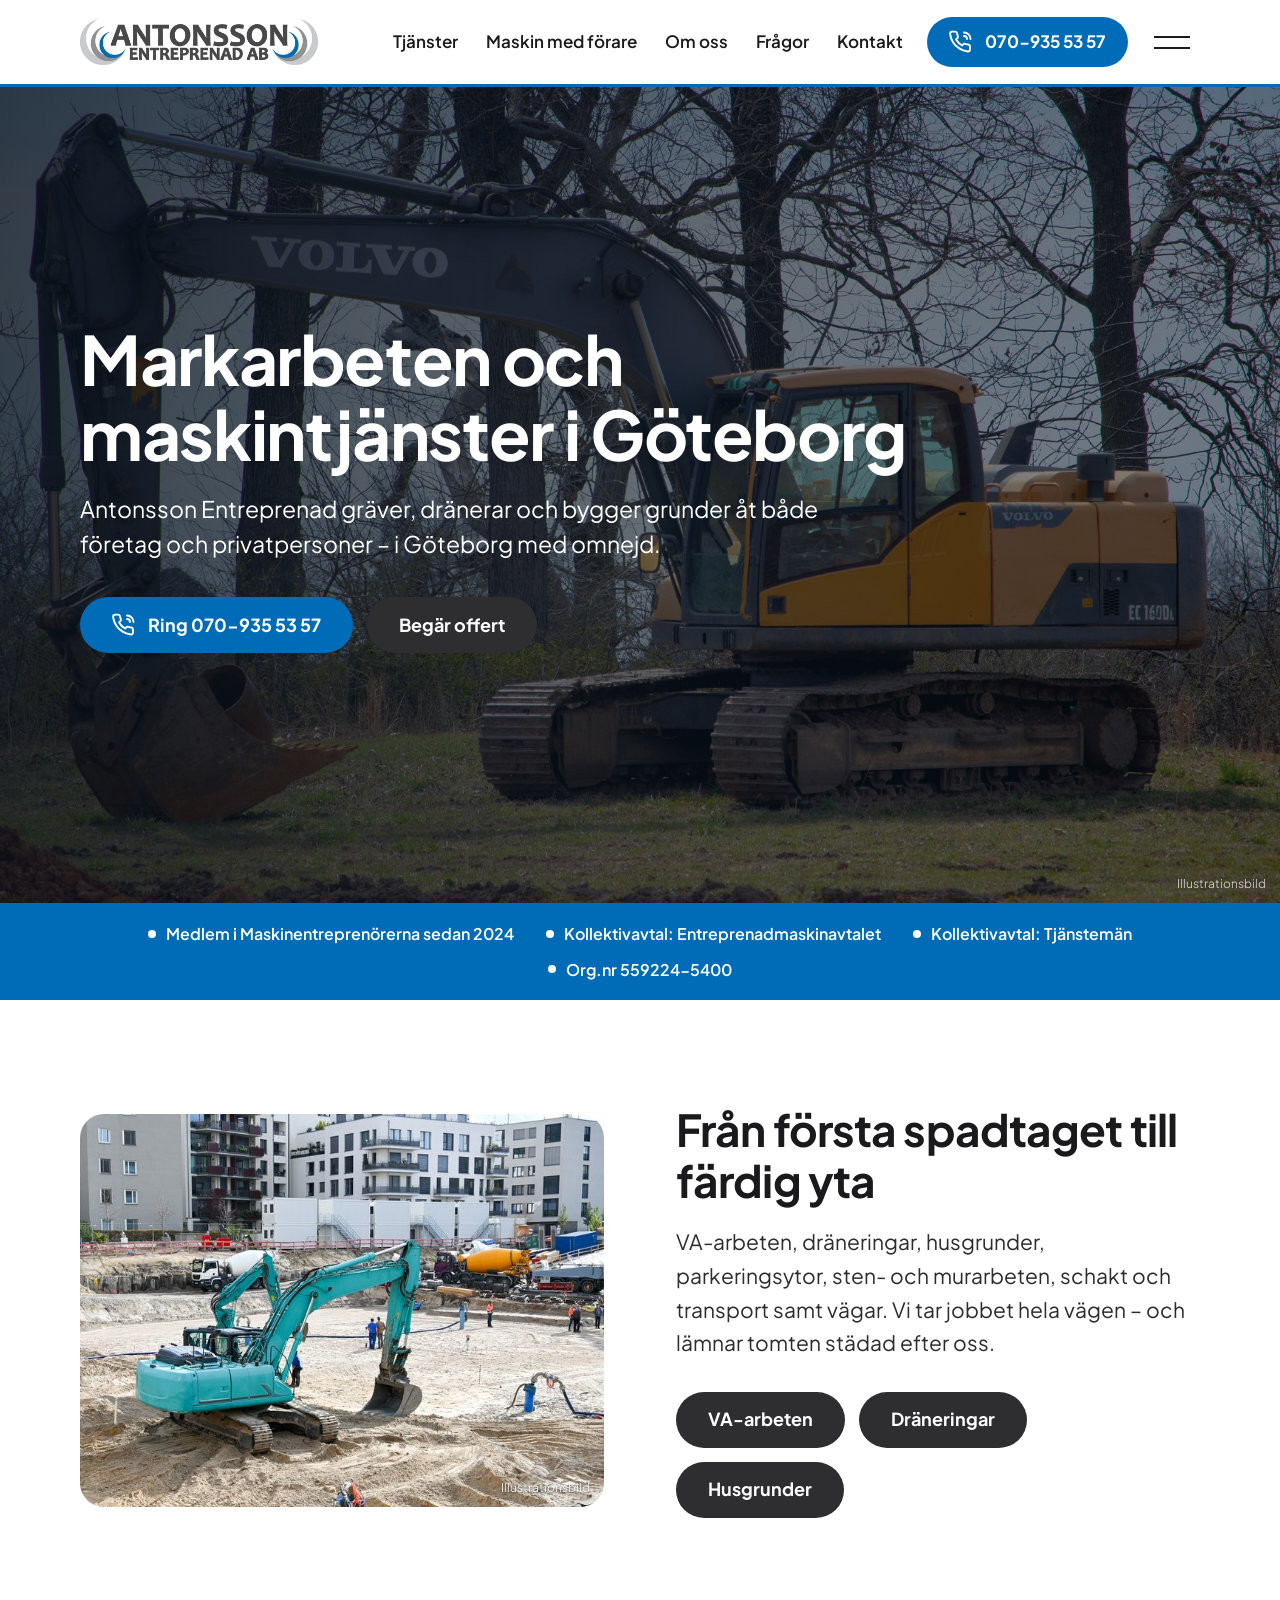
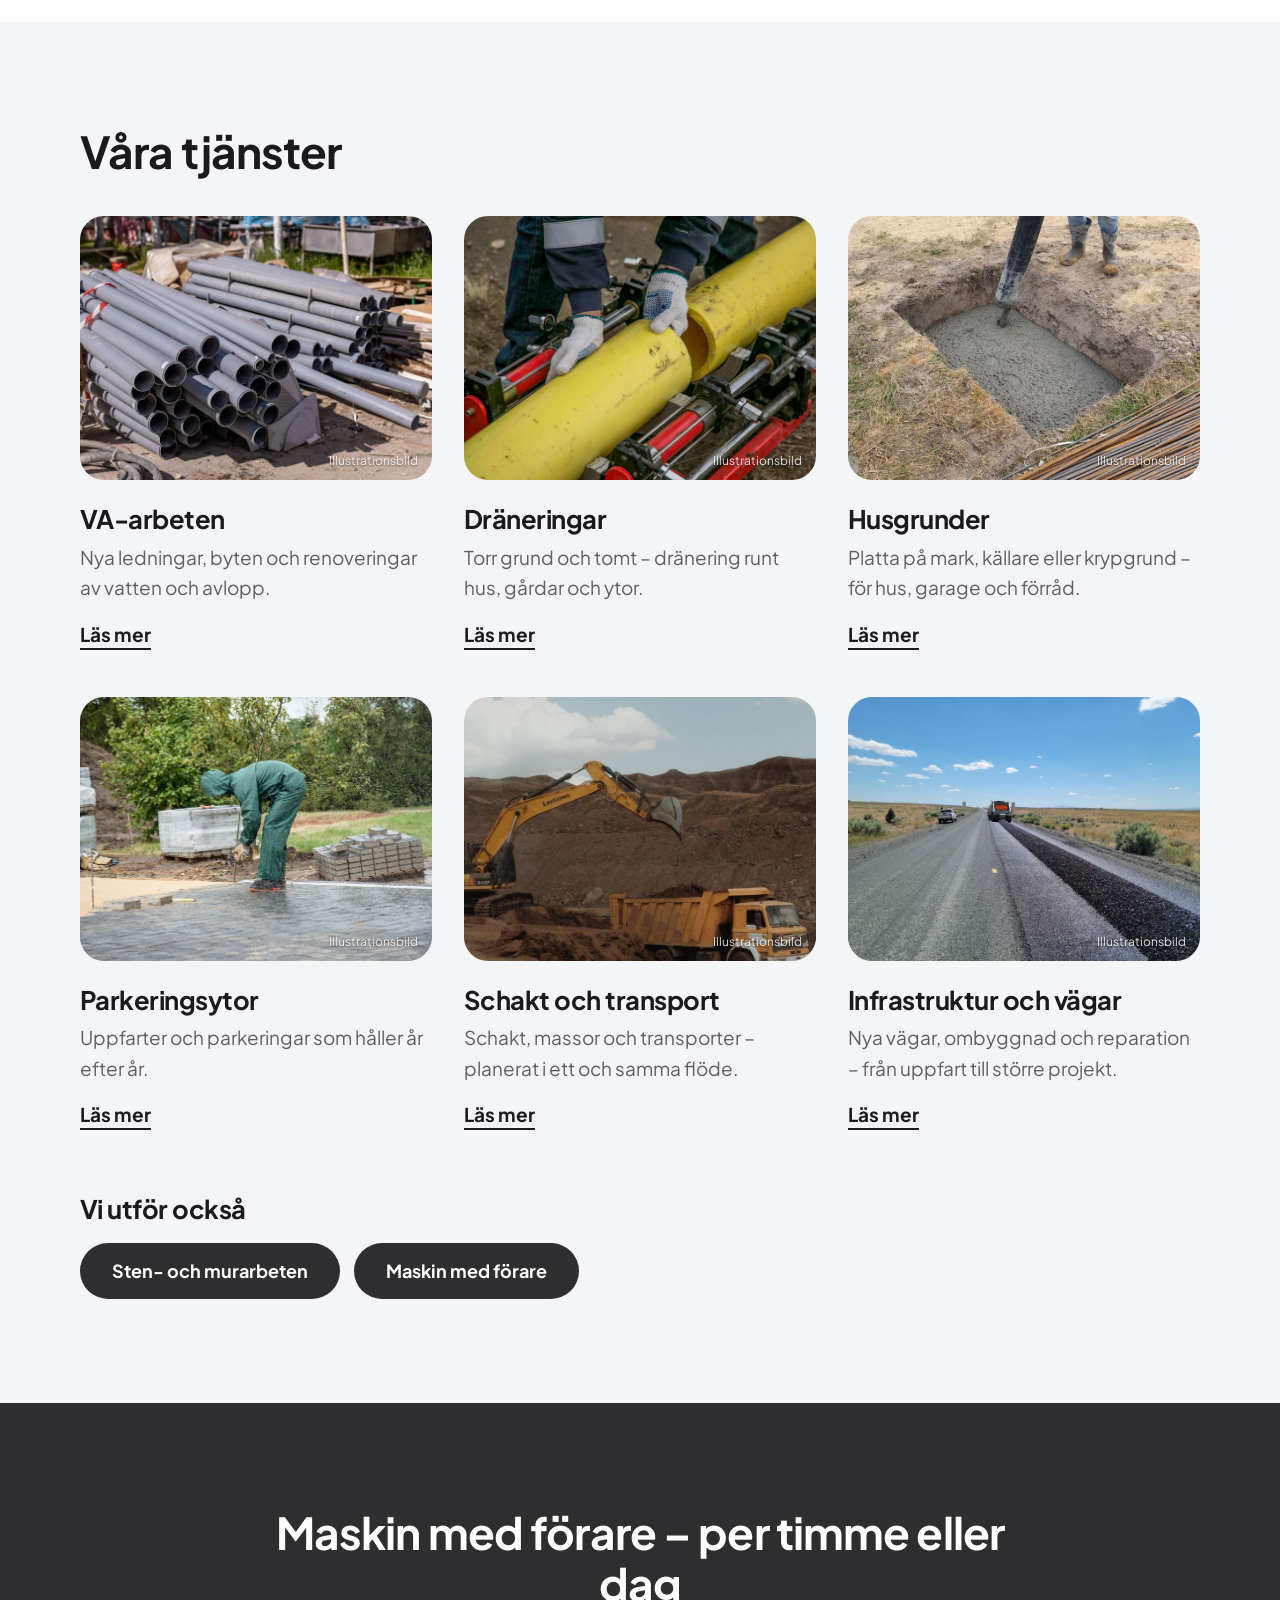
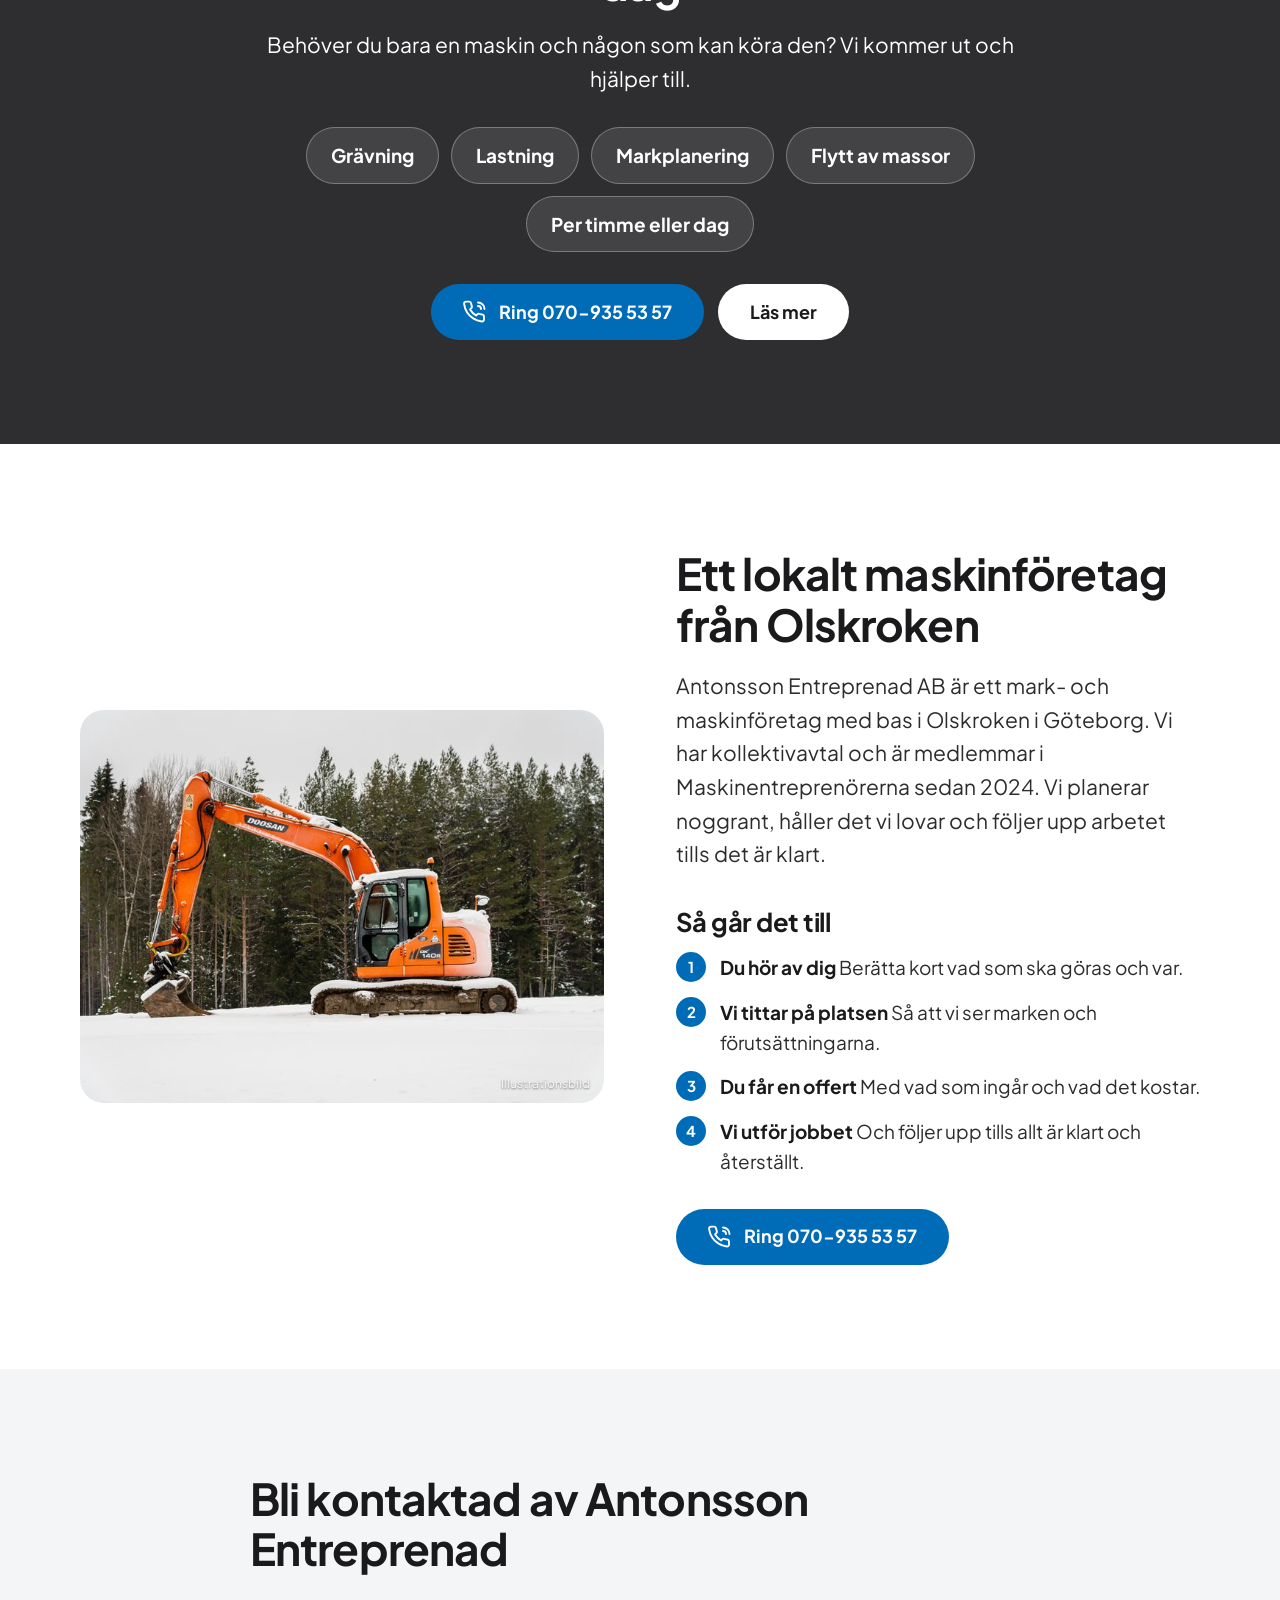
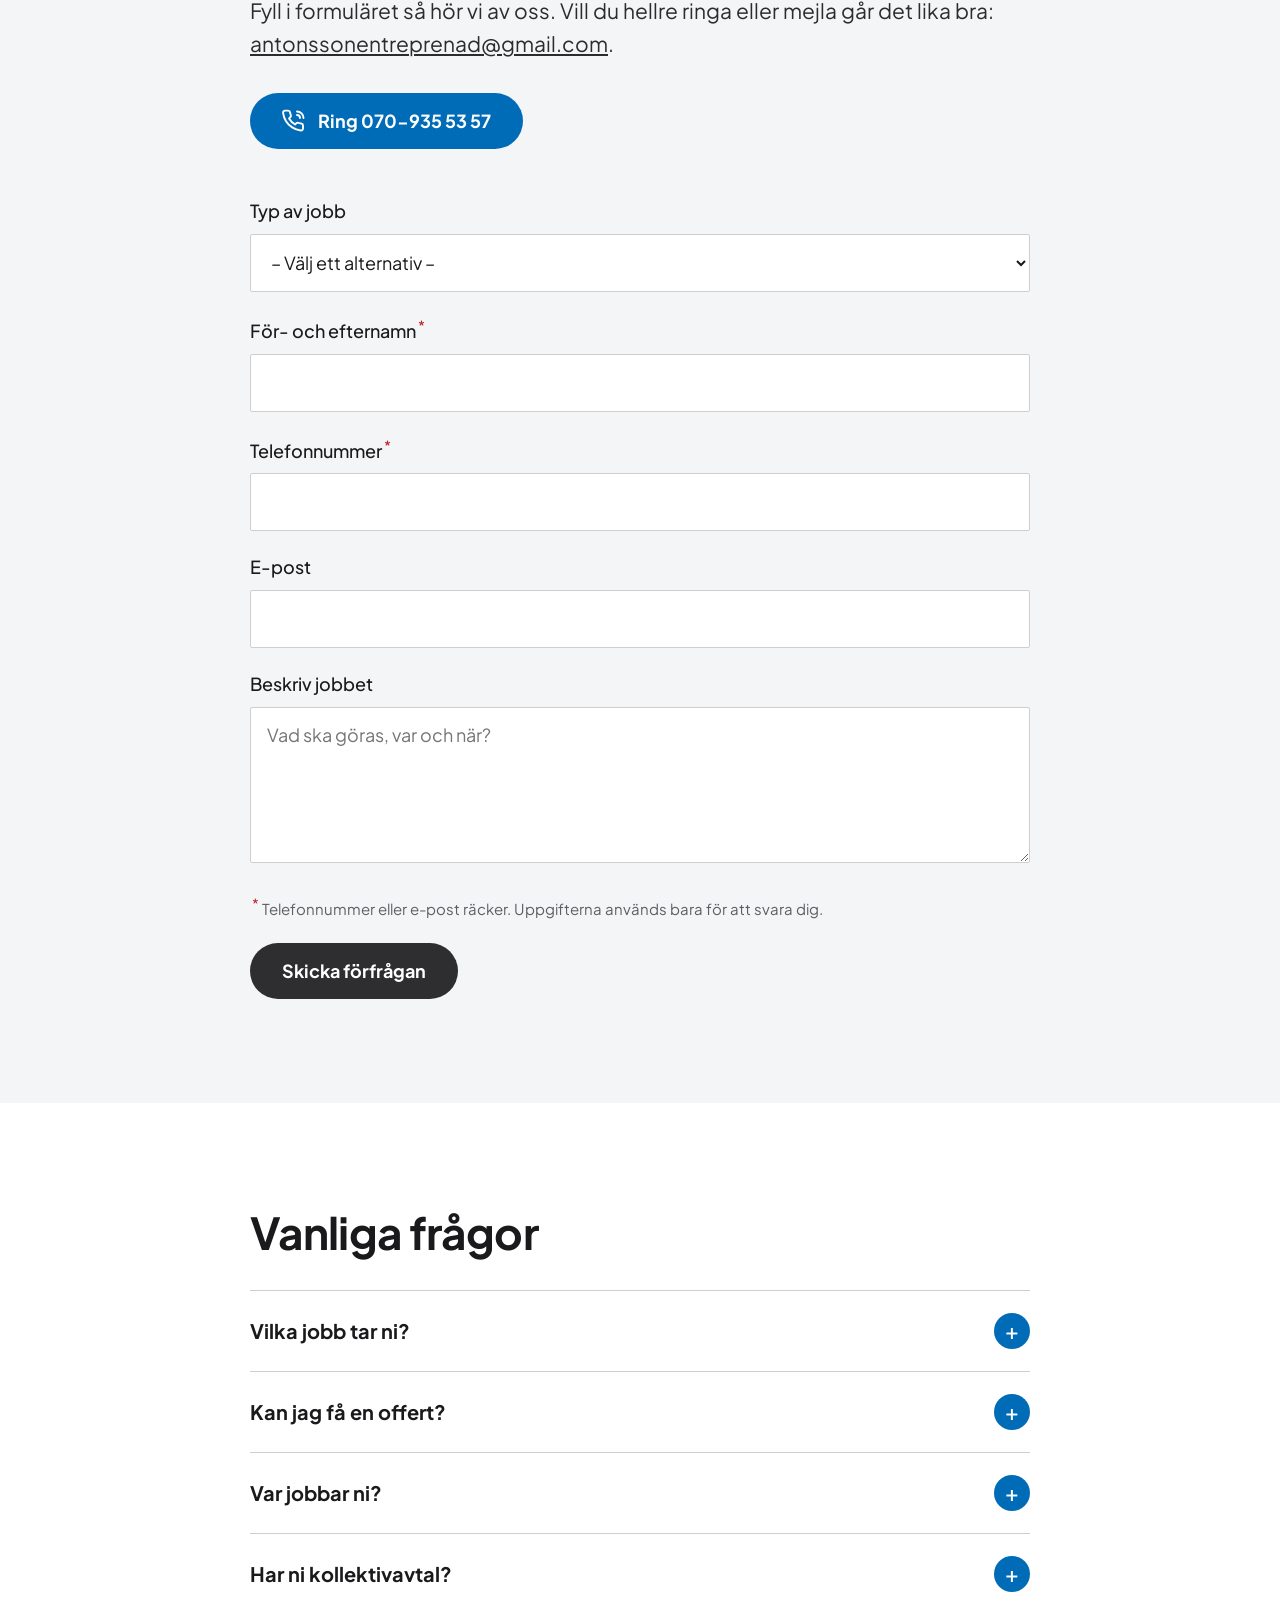
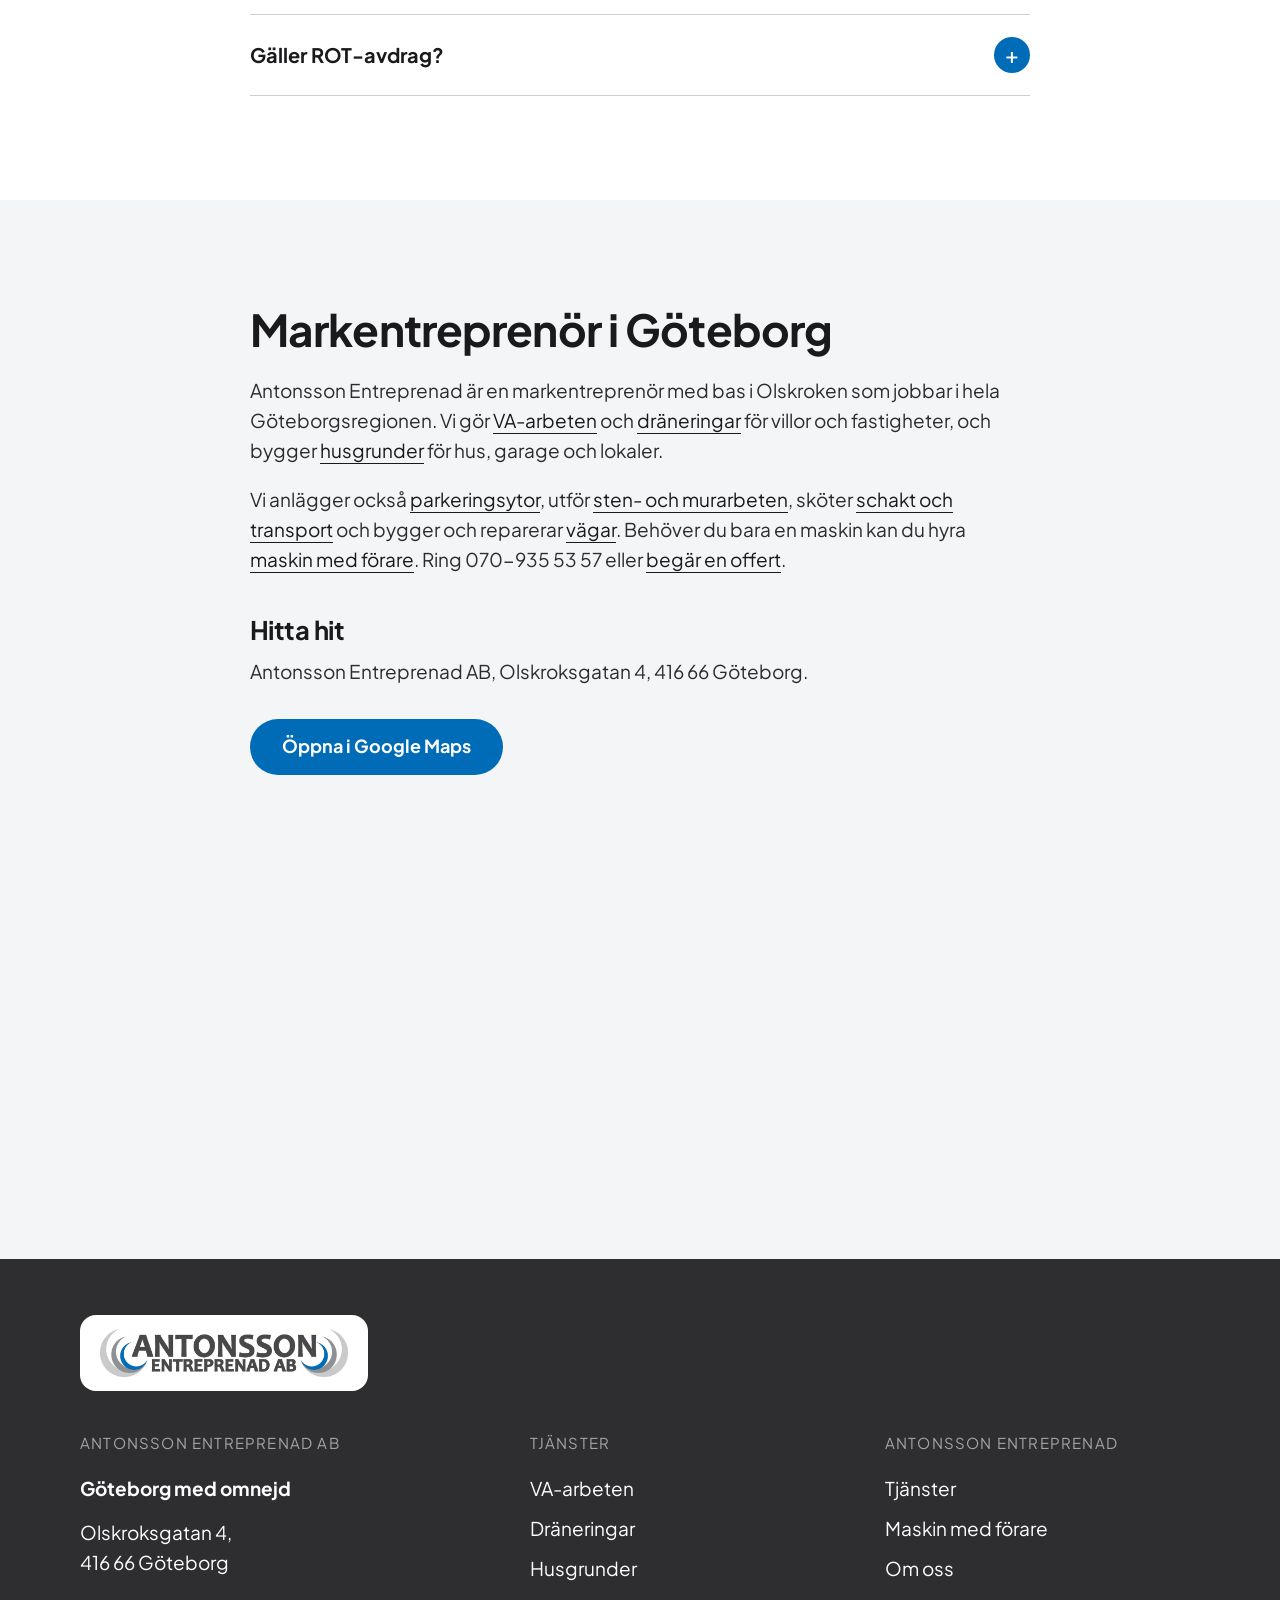
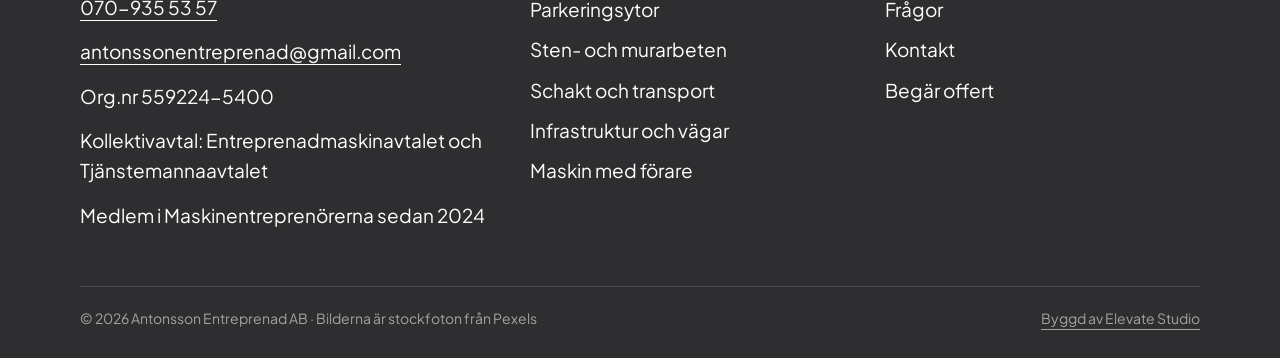
==== docs/index.html @ 290fcb82 "Antonsson Entreprenad: site exported from Ohan Entreprenad, adapted Same generator, CSS and JS as th" ====
<!doctype html>
<html lang="sv">
<head>
<meta charset="utf-8">
<meta name="viewport" content="width=device-width,initial-scale=1,viewport-fit=cover">
<title>Markentreprenad i Göteborg – VA, dränering, grunder, maskin med förare | Antonsson Entreprenad AB</title>
<meta name="description" content="Antonsson Entreprenad AB utför VA-arbeten, dräneringar, husgrunder, parkeringsytor och vägar i Göteborg med omnejd. Maskin med förare per timme eller dag. Ring 070-935 53 57.">
<link rel="canonical" href="https://elevatestudio018.github.io/Antonsson/">
<meta property="og:type" content="website">
<meta property="og:locale" content="sv_SE">
<meta property="og:site_name" content="Antonsson Entreprenad AB">
<meta property="og:title" content="Markentreprenad i Göteborg – VA, dränering, grunder, maskin med förare | Antonsson Entreprenad AB">
<meta property="og:description" content="Antonsson Entreprenad AB utför VA-arbeten, dräneringar, husgrunder, parkeringsytor och vägar i Göteborg med omnejd. Maskin med förare per timme eller dag. Ring 070-935 53 57.">
<meta property="og:image" content="https://elevatestudio018.github.io/Antonsson/img/hero-grav.jpg">
<meta name="theme-color" content="#ffffff">
<link rel="preconnect" href="https://fonts.googleapis.com"><link rel="preconnect" href="https://fonts.gstatic.com" crossorigin>
<link rel="stylesheet" href="https://fonts.googleapis.com/css2?family=Plus+Jakarta+Sans:wght@400;500;600;700;800&display=swap">
<link rel="stylesheet" href="assets/site.css?v=e6245322">
<link rel="icon" href="img/favicon.svg" type="image/svg+xml">
<script type="application/ld+json">{"@context": "https://schema.org", "@type": "GeneralContractor", "name": "Antonsson Entreprenad AB", "url": "https://elevatestudio018.github.io/Antonsson/", "telephone": "+46709355357", "email": "antonssonentreprenad@gmail.com", "image": "https://elevatestudio018.github.io/Antonsson/img/hero-grav.jpg", "taxID": "559224-5400", "address": {"@type": "PostalAddress", "streetAddress": "Olskroksgatan 4", "postalCode": "41666", "addressLocality": "Göteborg", "addressCountry": "SE"}, "areaServed": [{"@type": "City", "name": "Göteborg"}], "logo": "https://elevatestudio018.github.io/Antonsson/img/logo.png", "memberOf": {"@type": "Organization", "name": "Maskinentreprenörerna"}}</script>
</head>
<body>
<a class="skip" href="#main">Hoppa till innehållet</a>
<header class="head">
  <div class="wrap bar">
    <a class="logo" href="#top" aria-label="Till startsidan"><picture><source srcset="img/logo.webp" type="image/webp"><img class="logo-img" src="img/logo.png" width="900" height="174" alt="Antonsson Entreprenad AB"></picture></a>
    <nav class="nav" aria-label="Huvudmeny"><a href="#tjanster">Tjänster</a><a href="#maskin">Maskin med förare</a><a href="#om-oss">Om oss</a><a href="#fragor">Frågor</a><a href="#kontakt">Kontakt</a></nav>
    <a class="pill pill-accent head-call" href="tel:+46709355357"><svg class="pi" viewBox="0 0 24 24" fill="none" stroke="currentColor" stroke-width="1.9" stroke-linecap="round" stroke-linejoin="round" aria-hidden="true"><path d="M21 16.5v3a2 2 0 0 1-2.2 2 19.8 19.8 0 0 1-8.6-3.1 19.5 19.5 0 0 1-6-6A19.8 19.8 0 0 1 1.1 3.8 2 2 0 0 1 3.1 1.6h3a2 2 0 0 1 2 1.7c.1 1 .4 1.9.7 2.8a2 2 0 0 1-.5 2.1L7.1 9.5a16 16 0 0 0 6 6l1.3-1.3a2 2 0 0 1 2.1-.4c.9.3 1.8.6 2.8.7a2 2 0 0 1 1.7 2z"/><path d="M15 2.5a6.5 6.5 0 0 1 6.5 6.5M15 6a3 3 0 0 1 3 3"/></svg><span>070-935 53 57</span></a>
    <a class="round round-accent head-round" href="tel:+46709355357" aria-label="Ring 070-935 53 57"><svg class="pi" viewBox="0 0 24 24" fill="none" stroke="currentColor" stroke-width="1.9" stroke-linecap="round" stroke-linejoin="round" aria-hidden="true"><path d="M21 16.5v3a2 2 0 0 1-2.2 2 19.8 19.8 0 0 1-8.6-3.1 19.5 19.5 0 0 1-6-6A19.8 19.8 0 0 1 1.1 3.8 2 2 0 0 1 3.1 1.6h3a2 2 0 0 1 2 1.7c.1 1 .4 1.9.7 2.8a2 2 0 0 1-.5 2.1L7.1 9.5a16 16 0 0 0 6 6l1.3-1.3a2 2 0 0 1 2.1-.4c.9.3 1.8.6 2.8.7a2 2 0 0 1 1.7 2z"/><path d="M15 2.5a6.5 6.5 0 0 1 6.5 6.5M15 6a3 3 0 0 1 3 3"/></svg></a>
    <button class="burger" id="menuBtn" type="button" aria-expanded="false" aria-controls="menu" aria-label="Meny"><span></span><span></span></button>
  </div>
  <nav class="menu" id="menu" aria-label="Meny" hidden>
    <div class="wrap">
      <ul class="menu-main"><li><a href="#tjanster">Tjänster</a></li><li><a href="#maskin">Maskin med förare</a></li><li><a href="#om-oss">Om oss</a></li><li><a href="#fragor">Frågor</a></li><li><a href="#kontakt">Kontakt</a></li></ul>
      <p class="menu-h">Tjänster</p><ul class="menu-svc"><li><a href="tjanst-va-arbeten.html">VA-arbeten</a></li><li><a href="tjanst-draneringar.html">Dräneringar</a></li><li><a href="tjanst-husgrunder.html">Husgrunder</a></li><li><a href="tjanst-parkeringsytor.html">Parkeringsytor</a></li><li><a href="tjanst-sten-och-murarbeten.html">Sten- och murarbeten</a></li><li><a href="tjanst-schakt-och-transport.html">Schakt och transport</a></li><li><a href="tjanst-infrastruktur.html">Infrastruktur och vägar</a></li><li><a href="tjanst-maskin-med-forare.html">Maskin med förare</a></li></ul>
      <a class="pill pill-accent " href="tel:+46709355357"><svg class="pi" viewBox="0 0 24 24" fill="none" stroke="currentColor" stroke-width="1.9" stroke-linecap="round" stroke-linejoin="round" aria-hidden="true"><path d="M21 16.5v3a2 2 0 0 1-2.2 2 19.8 19.8 0 0 1-8.6-3.1 19.5 19.5 0 0 1-6-6A19.8 19.8 0 0 1 1.1 3.8 2 2 0 0 1 3.1 1.6h3a2 2 0 0 1 2 1.7c.1 1 .4 1.9.7 2.8a2 2 0 0 1-.5 2.1L7.1 9.5a16 16 0 0 0 6 6l1.3-1.3a2 2 0 0 1 2.1-.4c.9.3 1.8.6 2.8.7a2 2 0 0 1 1.7 2z"/><path d="M15 2.5a6.5 6.5 0 0 1 6.5 6.5M15 6a3 3 0 0 1 3 3"/></svg><span>Ring 070-935 53 57</span></a>
    </div>
  </nav>
</header>
<main id="main">
<section class="hero" id="top" aria-labelledby="hero-h">
  <div class="hero-ph"><img src="img/hero-grav.jpg" srcset="img/hero-grav-s.jpg 800w, img/hero-grav.jpg 1800w" sizes="100vw" alt="Grävmaskin på en arbetsplats" fetchpriority="high" decoding="async" style="object-position:60% 50%"></div>
  <div class="wrap hero-in">
    <h1 id="hero-h">Markarbeten och maskintjänster i Göteborg</h1>
    <p>Antonsson Entreprenad gräver, dränerar och bygger grunder åt både företag och privatpersoner – i Göteborg med omnejd.</p>
    <div class="btns"><a class="pill pill-accent " href="tel:+46709355357"><svg class="pi" viewBox="0 0 24 24" fill="none" stroke="currentColor" stroke-width="1.9" stroke-linecap="round" stroke-linejoin="round" aria-hidden="true"><path d="M21 16.5v3a2 2 0 0 1-2.2 2 19.8 19.8 0 0 1-8.6-3.1 19.5 19.5 0 0 1-6-6A19.8 19.8 0 0 1 1.1 3.8 2 2 0 0 1 3.1 1.6h3a2 2 0 0 1 2 1.7c.1 1 .4 1.9.7 2.8a2 2 0 0 1-.5 2.1L7.1 9.5a16 16 0 0 0 6 6l1.3-1.3a2 2 0 0 1 2.1-.4c.9.3 1.8.6 2.8.7a2 2 0 0 1 1.7 2z"/><path d="M15 2.5a6.5 6.5 0 0 1 6.5 6.5M15 6a3 3 0 0 1 3 3"/></svg><span>Ring 070-935 53 57</span></a><a class="pill pill-dark" href="#offert">Begär offert</a></div>
  </div>
  <span class="hero-note">Illustrationsbild</span>
</section>

<section class="trust" aria-label="Om företaget">
  <div class="wrap"><ul><li>Medlem i Maskinentreprenörerna sedan 2024</li><li>Kollektivavtal: Entreprenadmaskinavtalet</li><li>Kollektivavtal: Tjänstemän</li><li>Org.nr 559224-5400</li></ul></div>
</section>

<section class="sec" aria-labelledby="intro-h">
  <div class="wrap split">
    <figure class="ph"><img src="img/intro.jpg" srcset="img/intro-s.jpg 800w, img/intro.jpg 1800w" sizes="(min-width: 960px) 50vw, 100vw" alt="Grävmaskin på en byggarbetsplats i stan" loading="lazy" decoding="async" style="object-position:50% 50%"><figcaption>Illustrationsbild</figcaption></figure>
    <div>
      <h2 id="intro-h">Från första spadtaget till färdig yta</h2>
      <p class="lead">VA-arbeten, dräneringar, husgrunder, parkeringsytor, sten- och murarbeten, schakt och transport samt vägar. Vi tar jobbet hela vägen – och lämnar tomten städad efter oss.</p>
      <div class="btns"><a class="pill pill-dark" href="tjanst-va-arbeten.html">VA-arbeten</a> <a class="pill pill-dark" href="tjanst-draneringar.html">Dräneringar</a> <a class="pill pill-dark" href="tjanst-husgrunder.html">Husgrunder</a></div>
    </div>
  </div>
</section>

<section class="sec tint" id="tjanster" aria-labelledby="tj-h">
  <div class="wrap">
    <h2 id="tj-h">Våra tjänster</h2>
    <ul class="cards"><li class="card"><a href="tjanst-va-arbeten.html"><figure class="ph"><img src="img/va.jpg" srcset="img/va-s.jpg 800w, img/va.jpg 1800w" sizes="(min-width: 960px) 33vw, 100vw" alt="Grå avloppsrör staplade på en byggarbetsplats" loading="lazy" decoding="async" style="object-position:50% 50%"><figcaption>Illustrationsbild</figcaption></figure><h3>VA-arbeten</h3><p>Nya ledningar, byten och renoveringar av vatten och avlopp.</p><span class="more">Läs mer</span></a></li><li class="card"><a href="tjanst-draneringar.html"><figure class="ph"><img src="img/dranering.jpg" srcset="img/dranering-s.jpg 800w, img/dranering.jpg 1800w" sizes="(min-width: 960px) 33vw, 100vw" alt="Gult rör monteras med hydraulverktyg" loading="lazy" decoding="async" style="object-position:50% 50%"><figcaption>Illustrationsbild</figcaption></figure><h3>Dräneringar</h3><p>Torr grund och tomt – dränering runt hus, gårdar och ytor.</p><span class="more">Läs mer</span></a></li><li class="card"><a href="tjanst-husgrunder.html"><figure class="ph"><img src="img/husgrund.jpg" srcset="img/husgrund-s.jpg 800w, img/husgrund.jpg 1800w" sizes="(min-width: 960px) 33vw, 100vw" alt="Betong gjuts i en grundgrop med armering bredvid" loading="lazy" decoding="async" style="object-position:50% 50%"><figcaption>Illustrationsbild</figcaption></figure><h3>Husgrunder</h3><p>Platta på mark, källare eller krypgrund – för hus, garage och förråd.</p><span class="more">Läs mer</span></a></li><li class="card"><a href="tjanst-parkeringsytor.html"><figure class="ph"><img src="img/parkering.jpg" srcset="img/parkering-s.jpg 800w, img/parkering.jpg 1800w" sizes="(min-width: 960px) 33vw, 100vw" alt="Arbetare lägger marksten på en ny yta" loading="lazy" decoding="async" style="object-position:50% 55%"><figcaption>Illustrationsbild</figcaption></figure><h3>Parkeringsytor</h3><p>Uppfarter och parkeringar som håller år efter år.</p><span class="more">Läs mer</span></a></li><li class="card"><a href="tjanst-schakt-och-transport.html"><figure class="ph"><img src="img/schakt.jpg" srcset="img/schakt-s.jpg 800w, img/schakt.jpg 1800w" sizes="(min-width: 960px) 33vw, 100vw" alt="Grävmaskin lastar massor på en dumper" loading="lazy" decoding="async" style="object-position:50% 50%"><figcaption>Illustrationsbild</figcaption></figure><h3>Schakt och transport</h3><p>Schakt, massor och transporter – planerat i ett och samma flöde.</p><span class="more">Läs mer</span></a></li><li class="card"><a href="tjanst-infrastruktur.html"><figure class="ph"><img src="img/infrastruktur.jpg" srcset="img/infrastruktur-s.jpg 800w, img/infrastruktur.jpg 1800w" sizes="(min-width: 960px) 33vw, 100vw" alt="Väg under byggnation med nytt asfaltslager" loading="lazy" decoding="async" style="object-position:50% 60%"><figcaption>Illustrationsbild</figcaption></figure><h3>Infrastruktur och vägar</h3><p>Nya vägar, ombyggnad och reparation – från uppfart till större projekt.</p><span class="more">Läs mer</span></a></li></ul>
    <h3 class="also-h">Vi utför också</h3>
    <div class="btns"><a class="pill pill-dark" href="tjanst-sten-och-murarbeten.html">Sten- och murarbeten</a><a class="pill pill-dark" href="tjanst-maskin-med-forare.html">Maskin med förare</a></div>
  </div>
</section>

<section class="sec band" id="maskin" aria-labelledby="ut-h">
  <div class="wrap narrow center">
    <h2 id="ut-h">Maskin med förare – per timme eller dag</h2>
    <p class="lead">Behöver du bara en maskin och någon som kan köra den? Vi kommer ut och hjälper till.</p>
    <ul class="machines"><li>Grävning</li><li>Lastning</li><li>Markplanering</li><li>Flytt av massor</li><li>Per timme eller dag</li></ul>
    <div class="btns"><a class="pill pill-accent " href="tel:+46709355357"><svg class="pi" viewBox="0 0 24 24" fill="none" stroke="currentColor" stroke-width="1.9" stroke-linecap="round" stroke-linejoin="round" aria-hidden="true"><path d="M21 16.5v3a2 2 0 0 1-2.2 2 19.8 19.8 0 0 1-8.6-3.1 19.5 19.5 0 0 1-6-6A19.8 19.8 0 0 1 1.1 3.8 2 2 0 0 1 3.1 1.6h3a2 2 0 0 1 2 1.7c.1 1 .4 1.9.7 2.8a2 2 0 0 1-.5 2.1L7.1 9.5a16 16 0 0 0 6 6l1.3-1.3a2 2 0 0 1 2.1-.4c.9.3 1.8.6 2.8.7a2 2 0 0 1 1.7 2z"/><path d="M15 2.5a6.5 6.5 0 0 1 6.5 6.5M15 6a3 3 0 0 1 3 3"/></svg><span>Ring 070-935 53 57</span></a><a class="pill pill-light" href="tjanst-maskin-med-forare.html">Läs mer</a></div>
  </div>
</section>

<section class="sec" id="om-oss" aria-labelledby="om-h">
  <div class="wrap split">
    <figure class="ph"><img src="img/om-oss.jpg" srcset="img/om-oss-s.jpg 800w, img/om-oss.jpg 1800w" sizes="(min-width: 960px) 50vw, 100vw" alt="Grävmaskin i snö framför granskog" loading="lazy" decoding="async" style="object-position:50% 50%"><figcaption>Illustrationsbild</figcaption></figure>
    <div>
      <h2 id="om-h">Ett lokalt maskinföretag från Olskroken</h2>
      <p class="lead">Antonsson Entreprenad AB är ett mark- och maskinföretag med bas i Olskroken i Göteborg. Vi har kollektivavtal och är medlemmar i Maskinentreprenörerna sedan 2024. Vi planerar noggrant, håller det vi lovar och följer upp arbetet tills det är klart.</p>
      <h3>Så går det till</h3>
      <ol class="steps"><li><b>Du hör av dig</b> Berätta kort vad som ska göras och var.</li><li><b>Vi tittar på platsen</b> Så att vi ser marken och förutsättningarna.</li><li><b>Du får en offert</b> Med vad som ingår och vad det kostar.</li><li><b>Vi utför jobbet</b> Och följer upp tills allt är klart och återställt.</li></ol>
      <div class="btns"><a class="pill pill-accent " href="tel:+46709355357"><svg class="pi" viewBox="0 0 24 24" fill="none" stroke="currentColor" stroke-width="1.9" stroke-linecap="round" stroke-linejoin="round" aria-hidden="true"><path d="M21 16.5v3a2 2 0 0 1-2.2 2 19.8 19.8 0 0 1-8.6-3.1 19.5 19.5 0 0 1-6-6A19.8 19.8 0 0 1 1.1 3.8 2 2 0 0 1 3.1 1.6h3a2 2 0 0 1 2 1.7c.1 1 .4 1.9.7 2.8a2 2 0 0 1-.5 2.1L7.1 9.5a16 16 0 0 0 6 6l1.3-1.3a2 2 0 0 1 2.1-.4c.9.3 1.8.6 2.8.7a2 2 0 0 1 1.7 2z"/><path d="M15 2.5a6.5 6.5 0 0 1 6.5 6.5M15 6a3 3 0 0 1 3 3"/></svg><span>Ring 070-935 53 57</span></a></div>
    </div>
  </div>
</section>

<section class="sec tint" id="kontakt" aria-labelledby="kt-h">
  <div class="wrap narrow">
    <h2 id="kt-h">Bli kontaktad av Antonsson Entreprenad</h2>
    <p class="lead">Fyll i formuläret så hör vi av oss. Vill du hellre ringa eller mejla går det lika bra: <a href="mailto:antonssonentreprenad@gmail.com">antonssonentreprenad@gmail.com</a>.</p>
    <div class="btns"><a class="pill pill-accent " href="tel:+46709355357"><svg class="pi" viewBox="0 0 24 24" fill="none" stroke="currentColor" stroke-width="1.9" stroke-linecap="round" stroke-linejoin="round" aria-hidden="true"><path d="M21 16.5v3a2 2 0 0 1-2.2 2 19.8 19.8 0 0 1-8.6-3.1 19.5 19.5 0 0 1-6-6A19.8 19.8 0 0 1 1.1 3.8 2 2 0 0 1 3.1 1.6h3a2 2 0 0 1 2 1.7c.1 1 .4 1.9.7 2.8a2 2 0 0 1-.5 2.1L7.1 9.5a16 16 0 0 0 6 6l1.3-1.3a2 2 0 0 1 2.1-.4c.9.3 1.8.6 2.8.7a2 2 0 0 1 1.7 2z"/><path d="M15 2.5a6.5 6.5 0 0 1 6.5 6.5M15 6a3 3 0 0 1 3 3"/></svg><span>Ring 070-935 53 57</span></a></div>
    <div id="offert"><form class="form" id="qform" novalidate data-endpoint="https://formsubmit.co/ajax/elevate.studio018@gmail.com">
  <p class="field"><label for="f-typ">Typ av jobb</label><select id="f-typ" name="Typ av jobb"><option value="">– Välj ett alternativ –</option><option>VA-arbeten</option><option>Dräneringar</option><option>Husgrunder</option><option>Parkeringsytor</option><option>Sten- och murarbeten</option><option>Schakt och transport</option><option>Infrastruktur och vägar</option><option>Maskin med förare</option><option>Annat</option></select></p>
  <p class="field"><label for="f-namn">För- och efternamn<span class="req" aria-hidden="true">*</span></label><input id="f-namn" name="Namn" autocomplete="name" required><span class="err" id="e-namn" hidden>Skriv ditt namn.</span></p>
  <p class="field"><label for="f-tel">Telefonnummer<span class="req" aria-hidden="true">*</span></label><input id="f-tel" name="Telefon" type="tel" autocomplete="tel"><span class="err" id="e-tel" hidden>Skriv telefonnummer eller e-post.</span></p>
  <p class="field"><label for="f-epost">E-post</label><input id="f-epost" name="E-post" type="email" autocomplete="email"><span class="err" id="e-epost" hidden>Kontrollera e-postadressen.</span></p>
  <p class="field"><label for="f-besk">Beskriv jobbet</label><textarea id="f-besk" name="Beskrivning" rows="5" placeholder="Vad ska göras, var och när?"></textarea></p>
  <p class="hp" aria-hidden="true"><label for="f-web">Lämna tomt</label><input id="f-web" name="_honey" tabindex="-1" autocomplete="off"></p>
  <p class="small"><span class="req" aria-hidden="true">*</span> Telefonnummer eller e-post räcker. Uppgifterna används bara för att svara dig.</p>
  <p><button class="pill pill-dark" type="submit">Skicka förfrågan</button></p>
  <p class="send-err" id="send-err" role="alert" hidden>Det gick inte att skicka just nu. Försök igen, eller ring <a href="tel:+46709355357">070-935 53 57</a>.</p>
</form>
<div class="done" id="qdone" tabindex="-1" hidden>
  <p class="done-h">Tack! Vi har fått din förfrågan.</p>
  <p>Vi hör av oss så snart vi kan. Brådskar det, ring <a href="tel:+46709355357">070-935 53 57</a>.</p>
  <p><button class="link" type="button" id="qagain">Skicka en ny förfrågan</button></p>
</div></div>
  </div>
</section>

<section class="sec" id="fragor" aria-labelledby="fq-h">
  <div class="wrap narrow">
    <h2 id="fq-h">Vanliga frågor</h2>
    <div class="faq"><details><summary>Vilka jobb tar ni?</summary><p>Mark- och anläggningsarbeten: VA, dräneringar, husgrunder, parkeringsytor, sten- och murarbeten, schakt och transport samt vägar. Du kan också hyra maskin med förare.</p></details><details><summary>Kan jag få en offert?</summary><p>Ja. Fyll i <a href="#offert">formuläret</a>, ring <a href="tel:+46709355357">070-935 53 57</a> eller mejla <a href="mailto:antonssonentreprenad@gmail.com">antonssonentreprenad@gmail.com</a>. Oftast tittar vi på platsen innan vi ger ett pris.</p></details><details><summary>Var jobbar ni?</summary><p>Vi utgår från Olskroken i Göteborg och jobbar i Göteborg med omnejd. Ligger jobbet längre bort, säg var, så svarar vi om vi kan ta det.</p></details><details><summary>Har ni kollektivavtal?</summary><p>Ja, vi har kollektivavtal – Entreprenadmaskinavtalet och Tjänstemannaavtalet – och är medlemmar i Maskinentreprenörerna sedan 2024.</p></details><details><summary>Gäller ROT-avdrag?</summary><p>ROT-avdraget kan gälla arbetskostnaden för till exempel dränering och VA vid ditt hus. Vi går igenom vad som gäller för ditt jobb i offerten.</p></details></div>
  </div>
</section>

<section class="sec tint seo" aria-labelledby="seo-h">
  <div class="wrap narrow">
    <h2 id="seo-h">Markentreprenör i Göteborg</h2>
    <p>Antonsson Entreprenad är en markentreprenör med bas i Olskroken som jobbar i hela Göteborgsregionen. Vi gör <a href="tjanst-va-arbeten.html">VA-arbeten</a> och <a href="tjanst-draneringar.html">dräneringar</a> för villor och fastigheter, och bygger <a href="tjanst-husgrunder.html">husgrunder</a> för hus, garage och lokaler.</p>
    <p>Vi anlägger också <a href="tjanst-parkeringsytor.html">parkeringsytor</a>, utför <a href="tjanst-sten-och-murarbeten.html">sten- och murarbeten</a>, sköter <a href="tjanst-schakt-och-transport.html">schakt och transport</a> och bygger och reparerar <a href="tjanst-infrastruktur.html">vägar</a>. Behöver du bara en maskin kan du hyra <a href="tjanst-maskin-med-forare.html">maskin med förare</a>. Ring 070-935 53 57 eller <a href="#offert">begär en offert</a>.</p>
    <h3>Hitta hit</h3>
    <p>Antonsson Entreprenad AB, Olskroksgatan 4, 416 66 Göteborg.</p>
    <div class="btns"><a class="pill pill-accent" href="https://www.google.com/maps/search/?api=1&query=Antonsson+Entreprenad+AB%2C+Olskroksgatan+4%2C+416+66+G%C3%B6teborg" target="_blank" rel="noopener">Öppna i Google Maps</a></div>
  </div>
</section>

<section class="map" aria-label="Karta">
  <iframe src="https://www.google.com/maps?q=Olskroksgatan+4%2C+416+66+G%C3%B6teborg&z=13&hl=sv&output=embed" title="Karta: Olskroksgatan 4, 416 66 Göteborg" loading="lazy" referrerpolicy="no-referrer-when-downgrade"></iframe>
</section>
</main>
<footer class="foot">
  <div class="wrap">
    <a class="logo logo-plate" href="#top" aria-label="Till startsidan"><picture><source srcset="img/logo.webp" type="image/webp"><img class="logo-img" src="img/logo.png" width="900" height="174" alt="Antonsson Entreprenad AB"></picture></a>
    <div class="foot-grid">
      <div>
        <p class="foot-h">Antonsson Entreprenad AB</p>
        <p><b>Göteborg med omnejd</b></p>
        <p>Olskroksgatan 4,<br>416 66 Göteborg</p>
        <p><a href="tel:+46709355357">070-935 53 57</a></p>
        <p><a href="mailto:antonssonentreprenad@gmail.com">antonssonentreprenad@gmail.com</a></p>
        <p>Org.nr 559224-5400</p>
        <p>Kollektivavtal: Entreprenadmaskinavtalet och Tjänstemannaavtalet</p>
        <p>Medlem i Maskinentreprenörerna sedan 2024</p>
      </div>
      <div><p class="foot-h">Tjänster</p><ul><li><a href="tjanst-va-arbeten.html">VA-arbeten</a></li><li><a href="tjanst-draneringar.html">Dräneringar</a></li><li><a href="tjanst-husgrunder.html">Husgrunder</a></li><li><a href="tjanst-parkeringsytor.html">Parkeringsytor</a></li><li><a href="tjanst-sten-och-murarbeten.html">Sten- och murarbeten</a></li><li><a href="tjanst-schakt-och-transport.html">Schakt och transport</a></li><li><a href="tjanst-infrastruktur.html">Infrastruktur och vägar</a></li><li><a href="tjanst-maskin-med-forare.html">Maskin med förare</a></li></ul></div>
      <div><p class="foot-h">Antonsson Entreprenad</p><ul><li><a href="#tjanster">Tjänster</a></li><li><a href="#maskin">Maskin med förare</a></li><li><a href="#om-oss">Om oss</a></li><li><a href="#fragor">Frågor</a></li><li><a href="#kontakt">Kontakt</a></li><li><a href="#offert">Begär offert</a></li></ul></div>
    </div>
    <div class="foot-end">
      <span>© <span data-year>2026</span> Antonsson Entreprenad AB · Bilderna är stockfoton från Pexels</span>
      <a href="https://elevatestudio.nu" target="_blank" rel="noopener">Byggd av Elevate Studio</a>
    </div>
  </div>
</footer>
<script src="assets/site.js?v=3ba79db2" defer></script>
</body>
</html>
---- docs/assets/site.css ----
/* Antonsson Entreprenad AB. Same UI as the Ohan site, with the colours of Antonsson's logo: a white header
   carrying the logo, graphite (footer, secondary buttons), logo blue (every "Ring" button) and white.
   Plus Jakarta Sans, large readable text, rounded photos, pill buttons, plain stacked sections. */

:root {
  --dark: #2e2e30;
  --dark-2: #1f1f21;
  --ink: #1a1a1c;
  --text: #2c2c2e;
  --muted: #5f5f63;
  --accent: #006cb7;
  --accent-2: #005a99;
  --accent-soft: #e6f0f8;
  --tint: #f3f5f7;
  --line: #cfcfcf;
  --white: #ffffff;
  --error: #c0262d;
  --wrap: 1200px;
  --head-h: 84px;
  --font: "Plus Jakarta Sans", "Helvetica Neue", Arial, sans-serif;
}

*, *::before, *::after { box-sizing: border-box; }
html { scroll-behavior: smooth; scroll-padding-top: calc(var(--head-h) + 8px); -webkit-text-size-adjust: 100%; }
body { margin: 0; background: var(--white); color: var(--text); font: 400 18px/1.6 var(--font); -webkit-font-smoothing: antialiased; overflow-wrap: break-word; }
@media (min-width: 960px) { body { font-size: 19px; } }
[hidden] { display: none !important; }
img { display: block; max-width: 100%; }
a { color: inherit; }
h1, h2, h3 { margin: 0; color: var(--ink); font-weight: 700; letter-spacing: -0.02em; line-height: 1.15; }
h2 { font-size: clamp(30px, 3.6vw, 44px); }
h3 { font-size: clamp(22px, 2vw, 26px); }
p, figure, dl, dd { margin: 0; }
ul, ol { margin: 0; padding: 0; list-style: none; }
button { font: inherit; color: inherit; }
:focus-visible { outline: 3px solid var(--accent); outline-offset: 3px; }
.skip { position: absolute; left: 12px; top: -60px; z-index: 100; padding: 10px 16px; background: var(--dark); color: #fff; }
.skip:focus { top: 12px; }
.wrap { width: 100%; max-width: var(--wrap); margin-inline: auto; padding-inline: 24px; }
@media (min-width: 700px) { .wrap { padding-inline: 40px; } }
.narrow { max-width: 860px; }
.center { text-align: center; }

/* Pill buttons and round call buttons */
.pill { display: inline-flex; align-items: center; justify-content: center; gap: 12px; min-height: 56px; padding: 14px 32px; border: 0; border-radius: 999px; font: 700 18px/1.15 var(--font); text-decoration: none; cursor: pointer; transition: background-color .15s, transform .1s; }
.pill:active { transform: scale(.98); }
.pill .pi { width: 24px; height: 24px; flex: none; }
.pill-accent { background: var(--accent); color: #fff; }
.pill-accent:hover { background: var(--accent-2); }
.pill-dark { background: var(--dark); color: #fff; }
.pill-dark:hover { background: var(--dark-2); }
.pill-light { background: #fff; color: var(--ink); }
.pill-light:hover { background: var(--accent-soft); }
.round { display: grid; place-items: center; width: 56px; height: 56px; border-radius: 50%; }
.round .pi { width: 26px; height: 26px; }
.round-accent { background: var(--accent); color: #fff; }
.btns { display: flex; flex-wrap: wrap; gap: 14px; margin-top: 32px; }
.center .btns { justify-content: center; }
.link { background: none; border: 0; padding: 0; font-weight: 600; text-decoration: underline; text-underline-offset: 4px; cursor: pointer; }

/* Logo: Antonsson's own logo; in the dark footer it sits on a white plate */
.logo { display: inline-flex; align-items: center; min-width: 0; text-decoration: none; }
.logo-img { width: auto; height: 38px; }
@media (min-width: 700px) { .logo-img { height: 46px; } }
.logo-plate { padding: 14px 20px; background: #fff; border-radius: 16px; }
.foot .logo-img { height: 48px; }

/* Header: white, with a thin blue line under it */
.head { position: sticky; top: 0; z-index: 40; background: #fff; color: var(--ink); border-bottom: 3px solid var(--accent); }
.bar { display: flex; align-items: center; gap: 16px; height: var(--head-h); }
.nav { display: none; margin-left: auto; gap: 28px; }
.nav a { font-weight: 600; font-size: 17px; text-decoration: none; }
.nav a:hover { text-decoration: underline; text-underline-offset: 6px; }
.head-call { display: none; min-height: 50px; padding: 10px 22px; font-size: 17px; }
.head-round { margin-left: auto; }
.burger { display: grid; align-content: center; gap: 9px; width: 56px; height: 56px; padding: 0 10px; border: 0; background: none; cursor: pointer; }
.burger span { display: block; height: 2px; background: var(--ink); transition: transform .2s; }
.burger[aria-expanded="true"] span:first-child { transform: translateY(5.5px) rotate(45deg); }
.burger[aria-expanded="true"] span:last-child { transform: translateY(-5.5px) rotate(-45deg); }
.menu { position: absolute; left: 0; right: 0; top: calc(100% + 3px); background: #fff; box-shadow: 0 24px 40px rgb(0 0 0 / .18); max-height: calc(100svh - var(--head-h)); overflow-y: auto; }
.menu .wrap { padding-top: 12px; padding-bottom: 32px; }
.menu-main a { display: block; padding: 12px 0; font-size: 26px; font-weight: 700; text-decoration: none; }
.menu-h { margin-top: 20px; font-size: 14px; letter-spacing: .1em; text-transform: uppercase; color: var(--muted); }
.menu-svc a { display: block; padding: 7px 0; text-decoration: none; }
.menu .pill { margin-top: 24px; }
/* Hamburger menu on every screen size; on wide screens the call button stays in the bar and the menu opens in two columns */
@media (min-width: 900px) {
  .head-call { display: inline-flex; margin-left: auto; }
  .head-round { display: none; }
  .menu .wrap { display: grid; grid-template-columns: 1fr 1fr; gap: 0 64px; padding-top: 32px; padding-bottom: 48px; }
  .menu-main { grid-row: span 3; }
  .menu-main a { font-size: 30px; }
  .menu-h { margin-top: 12px; }
  .menu .pill { justify-self: start; }
}
/* Wide screens: the links are back in the bar, next to the call button and the hamburger */
@media (min-width: 1100px) {
  .nav { display: flex; }
  .head-call { margin-left: 8px; }
}

/* Hero: the photo across the page, darkened enough to read white text on it */
.hero { position: relative; isolation: isolate; display: flex; align-items: center; min-height: calc(100vh - var(--head-h)); min-height: calc(100svh - var(--head-h)); color: #fff; background: var(--dark-2); }
.hero-ph { position: absolute; inset: 0; z-index: -1; overflow: hidden; }
.hero-ph img { width: 100%; height: 100%; object-fit: cover; }
.hero-ph::after { content: ""; position: absolute; inset: 0; background: linear-gradient(100deg, rgb(10 20 30 / .78) 0%, rgb(10 20 30 / .45) 100%); }
.hero-in { padding-top: 64px; padding-bottom: 80px; }
.hero h1 { color: #fff; max-width: 15em; font-size: clamp(38px, 5.4vw, 68px); font-weight: 700; line-height: 1.1; }
.hero p { margin-top: 22px; max-width: 34em; font-size: clamp(19px, 1.8vw, 23px); line-height: 1.5; }
.hero .btns { margin-top: 36px; }
.hero-small { min-height: min(64svh, 560px); }
.hero-note { position: absolute; right: 14px; bottom: 10px; font-size: 12px; color: rgb(255 255 255 / .7); }
.crumbs { margin-bottom: 18px; font-size: 15px; color: rgb(255 255 255 / .8); }
.crumbs a { color: #fff; }

/* Trust strip under the hero: membership, collective agreements, org.nr */
.trust { background: var(--accent); color: #fff; }
.trust ul { display: flex; flex-direction: column; flex-wrap: wrap; justify-content: center; gap: 10px 32px; padding: 18px 0; font-size: 16px; font-weight: 600; }
.trust li { display: inline-flex; align-items: center; gap: 10px; }
@media (min-width: 760px) { .trust ul { flex-direction: row; } }
.trust li::before { content: ""; width: 8px; height: 8px; border-radius: 50%; background: #fff; flex: none; }

/* Sections */
.sec { padding: 72px 0; }
.tint { background: var(--tint); }
.band { background: var(--dark); color: #fff; }
.band h2 { color: #fff; }
@media (min-width: 960px) { .sec { padding: 104px 0; } }
.sec h2 + .lead, .sec h2 + p { margin-top: 20px; }
.lead { font-size: clamp(19px, 1.7vw, 21px); line-height: 1.6; }

/* Rounded photos */
.ph { position: relative; }
.ph img { width: 100%; aspect-ratio: 4 / 3; object-fit: cover; border-radius: 24px; background: var(--tint); }
.ph figcaption { position: absolute; right: 14px; bottom: 10px; font-size: 12px; color: rgb(255 255 255 / .85); text-shadow: 0 1px 2px rgb(0 0 0 / .5); }

/* Photo and text side by side on wide screens, stacked on phones */
.split { display: grid; gap: 40px; align-items: center; }
@media (min-width: 960px) { .split { grid-template-columns: 1fr 1fr; gap: 72px; } }
.split h3 { margin-top: 36px; }

/* Service cards */
.cards { display: grid; gap: 48px 32px; margin-top: 40px; }
@media (min-width: 760px) { .cards { grid-template-columns: repeat(2, 1fr); } }
@media (min-width: 1100px) { .cards { grid-template-columns: repeat(3, 1fr); } }
.card a { display: block; text-decoration: none; }
.card h3 { margin-top: 24px; }
.card p { margin-top: 8px; color: var(--muted); }
.card .more { display: inline-block; margin-top: 16px; font-weight: 700; color: var(--ink); text-decoration: underline; text-underline-offset: 6px; text-decoration-thickness: 2px; }
.card a:hover .more { text-decoration-color: var(--accent); }
.card a:hover img { filter: brightness(1.05); }
.also-h { margin-top: 64px; }
.also-h + .btns { margin-top: 20px; }

/* Review */
.review { margin-top: 36px; }
.stars { display: inline-flex; gap: 3px; color: var(--accent); }
.stars svg { width: 26px; height: 26px; fill: currentColor; }
.review blockquote { margin: 18px 0 0; }
.review blockquote p { font-size: clamp(21px, 2.2vw, 27px); line-height: 1.5; font-weight: 500; color: var(--ink); }
.review figcaption { margin-top: 18px; color: var(--muted); }
.review figcaption b { color: var(--ink); }
.review figcaption a { color: var(--ink); text-underline-offset: 4px; }
.reply { margin-top: 10px; color: var(--muted); }
.reply b { color: var(--ink); }

/* Machines for rent */
.machines { display: flex; flex-wrap: wrap; justify-content: center; gap: 12px; margin-top: 32px; }
.machines li { padding: 12px 24px; border-radius: 999px; background: #fff; color: var(--ink); font-weight: 700; }
.band .machines li { background: rgb(255 255 255 / .1); color: #fff; border: 1.5px solid rgb(255 255 255 / .3); }

/* Steps */
.steps { counter-reset: s; margin-top: 16px; display: grid; gap: 14px; }
.steps li { counter-increment: s; position: relative; padding-left: 44px; }
.steps li::before { content: counter(s); position: absolute; left: 0; top: 0; width: 30px; height: 30px; display: grid; place-items: center; border-radius: 50%; background: var(--accent); color: #fff; font-size: 15px; font-weight: 700; }
.steps b { color: var(--ink); }

/* Form: labels above, plain square fields */
.form { display: grid; gap: 22px; margin-top: 48px; }
.field label { display: block; margin-bottom: 8px; font-size: 18px; font-weight: 500; color: var(--ink); }
.req { margin-left: 2px; color: var(--error); font-size: 14px; vertical-align: super; }
.field input, .field select, .field textarea { width: 100%; min-height: 58px; padding: 14px 16px; border: 1.5px solid var(--line); border-radius: 2px; background: #fff; color: var(--ink); font: 400 18px/1.4 var(--font); }
.field textarea { resize: vertical; min-height: 150px; }
.field input:focus, .field select:focus, .field textarea:focus { outline: none; border-color: var(--dark); box-shadow: 0 0 0 3px rgb(0 0 0 / .15); }
.field [aria-invalid="true"] { border-color: var(--error); }
.err, .send-err { display: block; margin-top: 6px; font-size: 15px; font-weight: 600; color: var(--error); }
.send-err a { color: inherit; }
.small { font-size: 15px; color: var(--muted); }
.hp { position: absolute; left: -9999px; width: 1px; height: 1px; overflow: hidden; }
.form button[disabled] { opacity: .7; cursor: progress; }
.done { margin-top: 48px; padding: 32px; background: #fff; border-radius: 24px; border-left: 6px solid var(--accent); }
.done:focus { outline: none; }
.done-h { font-size: 26px; font-weight: 700; color: var(--ink); }
.done p:not(.done-h) { margin-top: 10px; }
.done a { color: var(--ink); font-weight: 700; }

/* FAQ */
.faq { margin-top: 32px; border-top: 1.5px solid var(--line); }
.faq details { border-bottom: 1.5px solid var(--line); }
.faq summary { display: flex; justify-content: space-between; align-items: center; gap: 20px; padding: 22px 0; cursor: pointer; list-style: none; font-size: 20px; font-weight: 700; color: var(--ink); }
.faq summary::-webkit-details-marker { display: none; }
.faq summary::after { content: "+"; flex: none; width: 36px; height: 36px; display: grid; place-items: center; border-radius: 50%; background: var(--accent); color: #fff; font-size: 22px; font-weight: 500; }
.faq details[open] summary::after { content: "–"; }
.faq details p { padding: 0 0 24px; }
.faq a { color: var(--ink); font-weight: 700; }

/* SEO text and service page prose: underlined internal links */
.seo p + p, .prose p + p { margin-top: 18px; }
.seo a, .prose p a { color: var(--ink); text-underline-offset: 5px; }
.seo .pill-accent { color: #fff; }
.seo h3, .prose h3 { margin-top: 40px; }
.seo h3 + p { margin-top: 12px; }
.prose h2 { margin-bottom: 20px; }
.prose h2 ~ h2 { margin-top: 56px; margin-bottom: 0; }
.list { margin-top: 16px; display: grid; gap: 10px; }
.list li { position: relative; padding-left: 30px; }
.list li::before { content: ""; position: absolute; left: 4px; top: .55em; width: 10px; height: 10px; border-radius: 50%; background: var(--accent); }

/* Map */
.map iframe { display: block; width: 100%; height: 380px; border: 0; background: var(--tint); }

/* Footer: charcoal, grey uppercase labels, underlined links */
.foot { background: var(--dark); color: #fff; padding: 56px 0 28px; }
.foot-grid { display: grid; gap: 40px; margin-top: 40px; }
@media (min-width: 760px) { .foot-grid { grid-template-columns: 1.3fr 1fr 1fr; } }
.foot-h { margin-bottom: 18px; font-size: 15px; letter-spacing: .08em; text-transform: uppercase; color: #a3a3a3; }
.foot p + p { margin-top: 14px; }
.foot li + li { margin-top: 10px; }
.foot a { text-underline-offset: 5px; }
.foot ul a { text-decoration: none; }
.foot ul a:hover { text-decoration: underline; }
.foot-end { display: flex; flex-wrap: wrap; justify-content: space-between; gap: 8px 24px; margin-top: 56px; padding-top: 20px; border-top: 1px solid rgb(255 255 255 / .15); font-size: 14px; color: #a3a3a3; }
.foot-end a { color: #a3a3a3; }

@media (prefers-reduced-motion: reduce) {
  html { scroll-behavior: auto; }
  *, *::before, *::after { transition-duration: .01ms !important; }
}
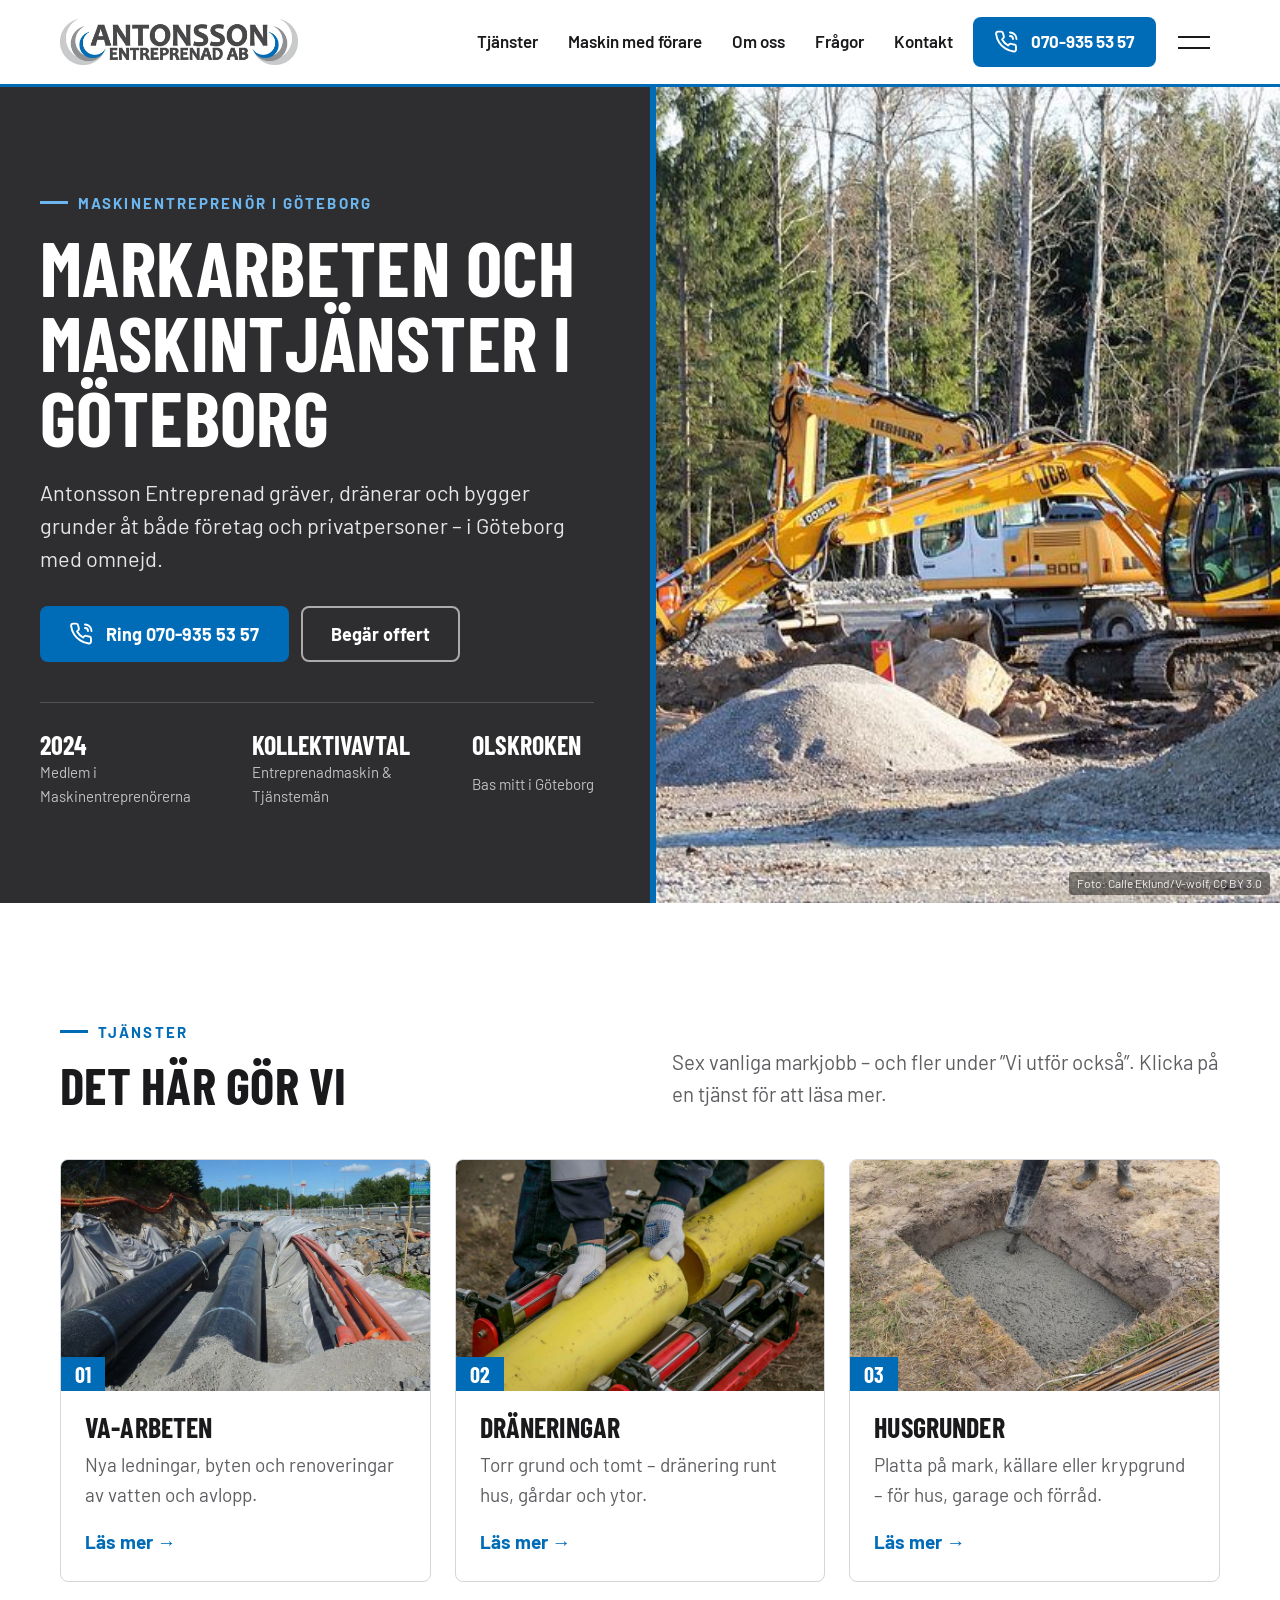
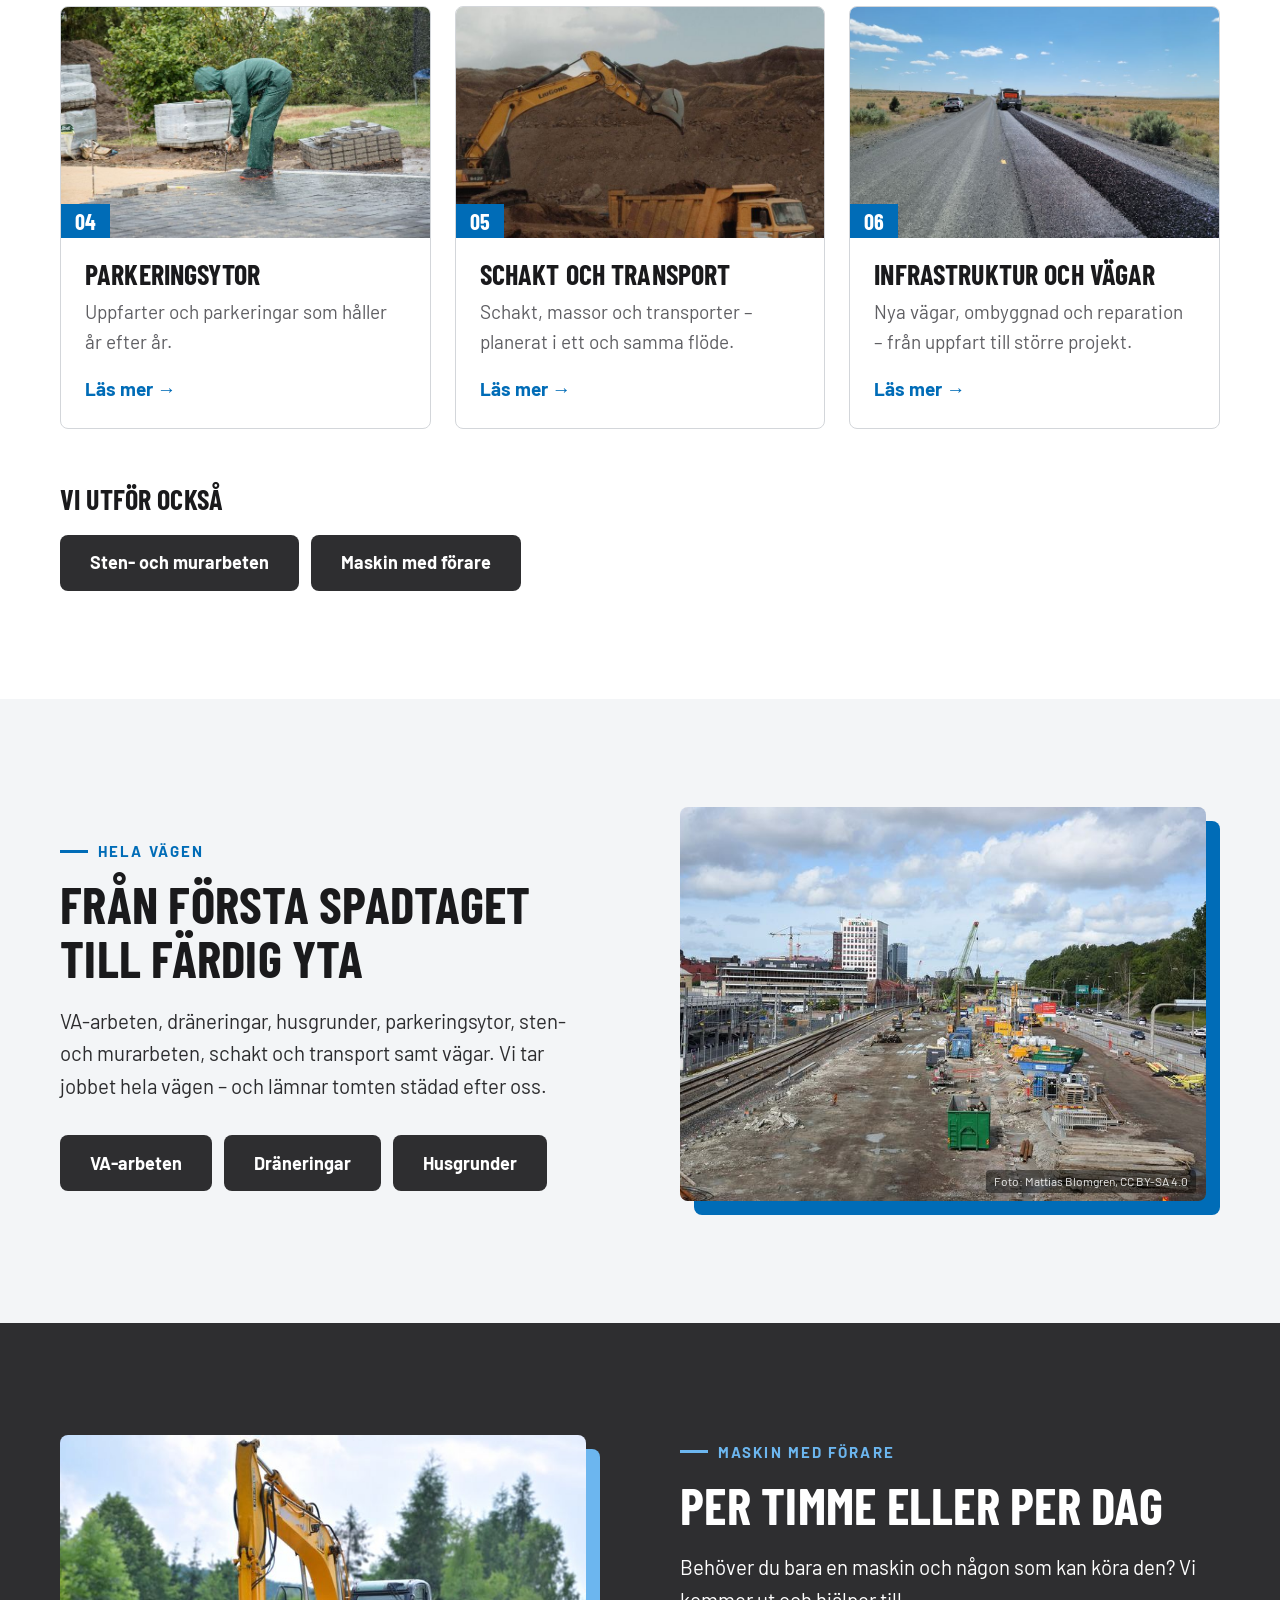
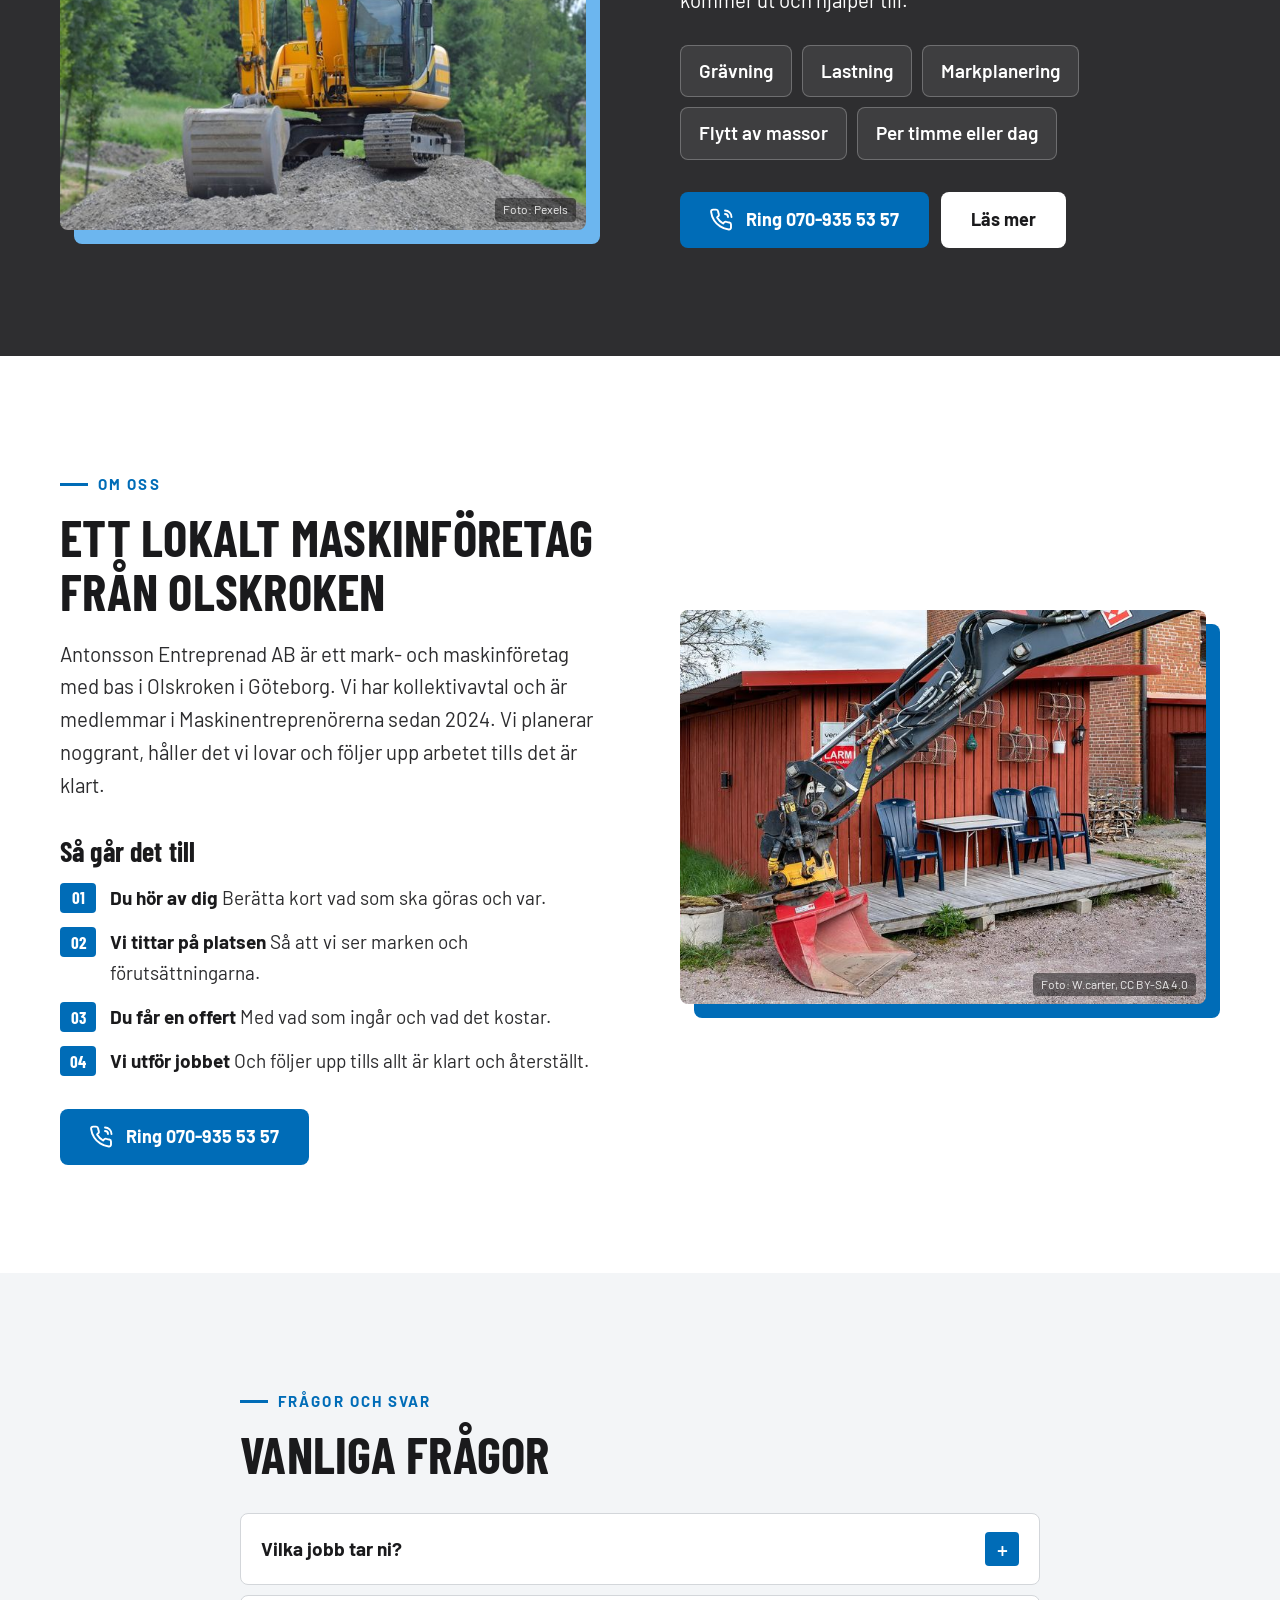
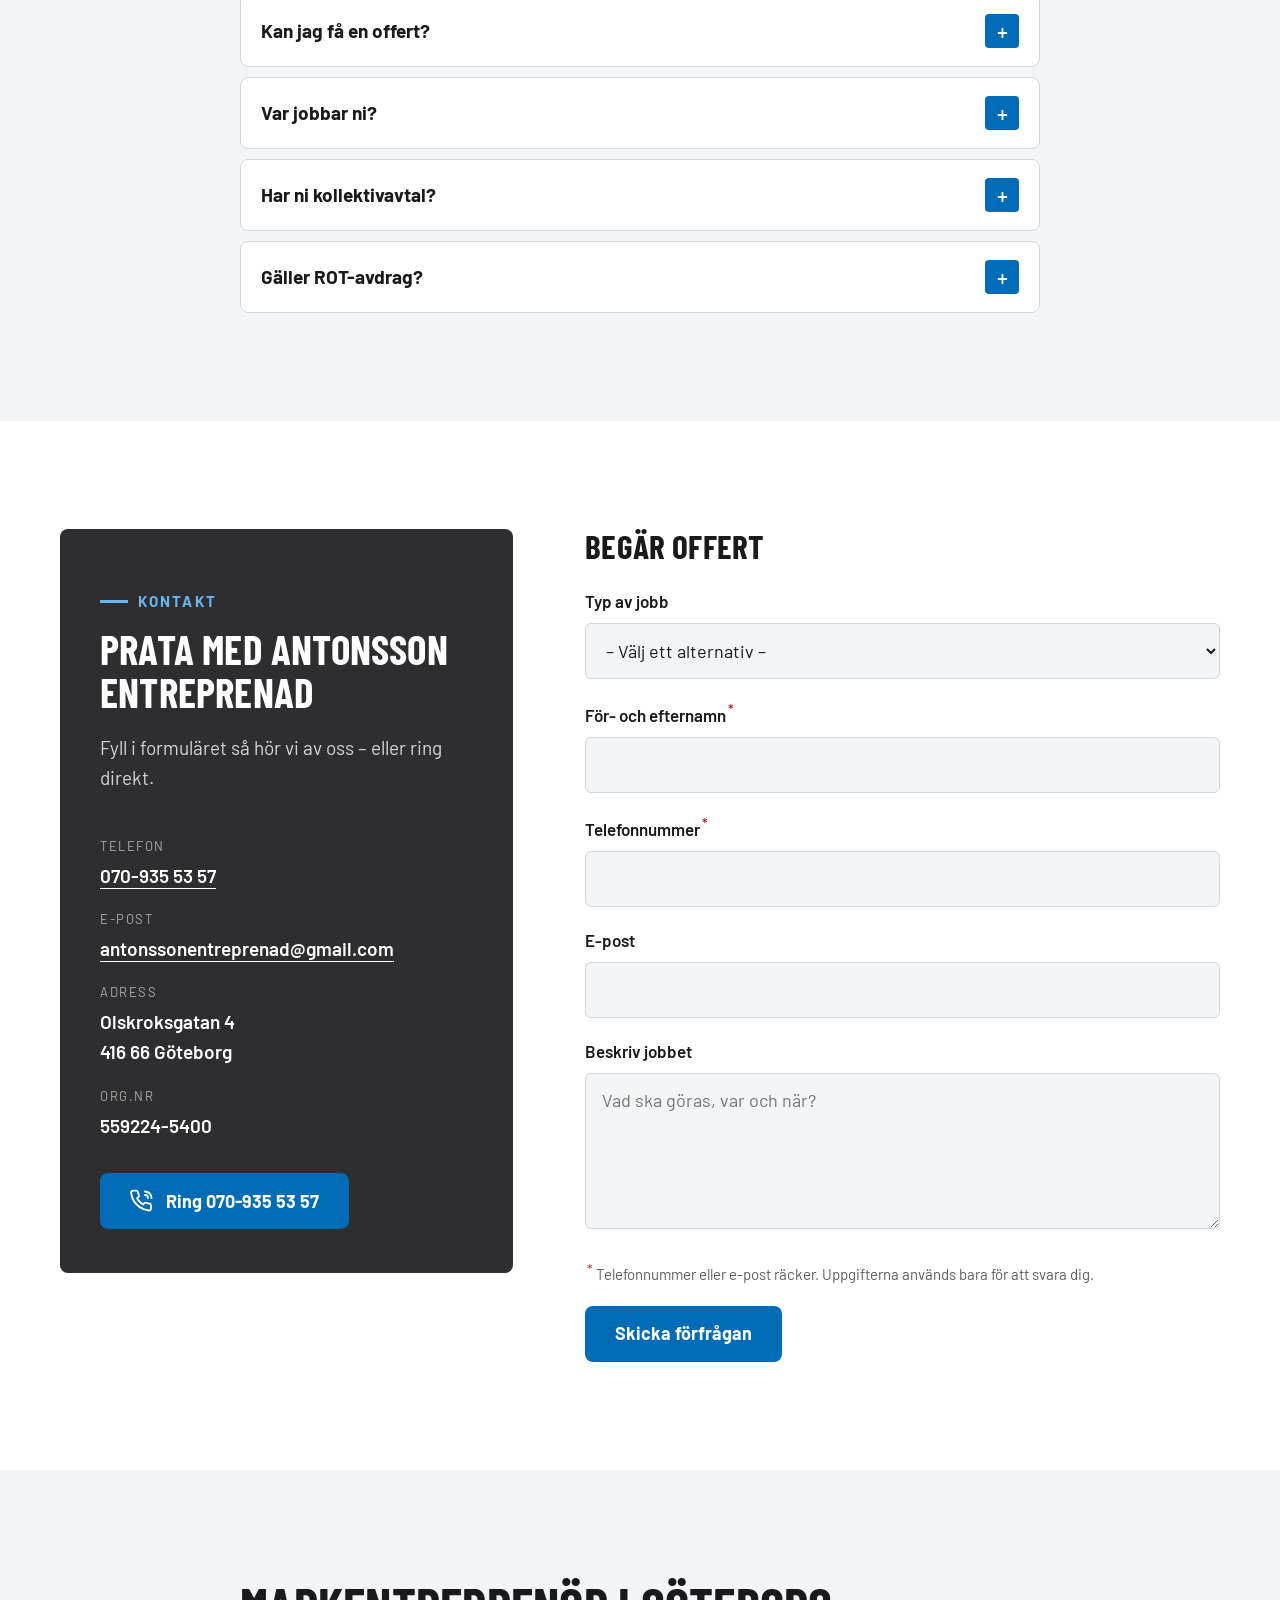
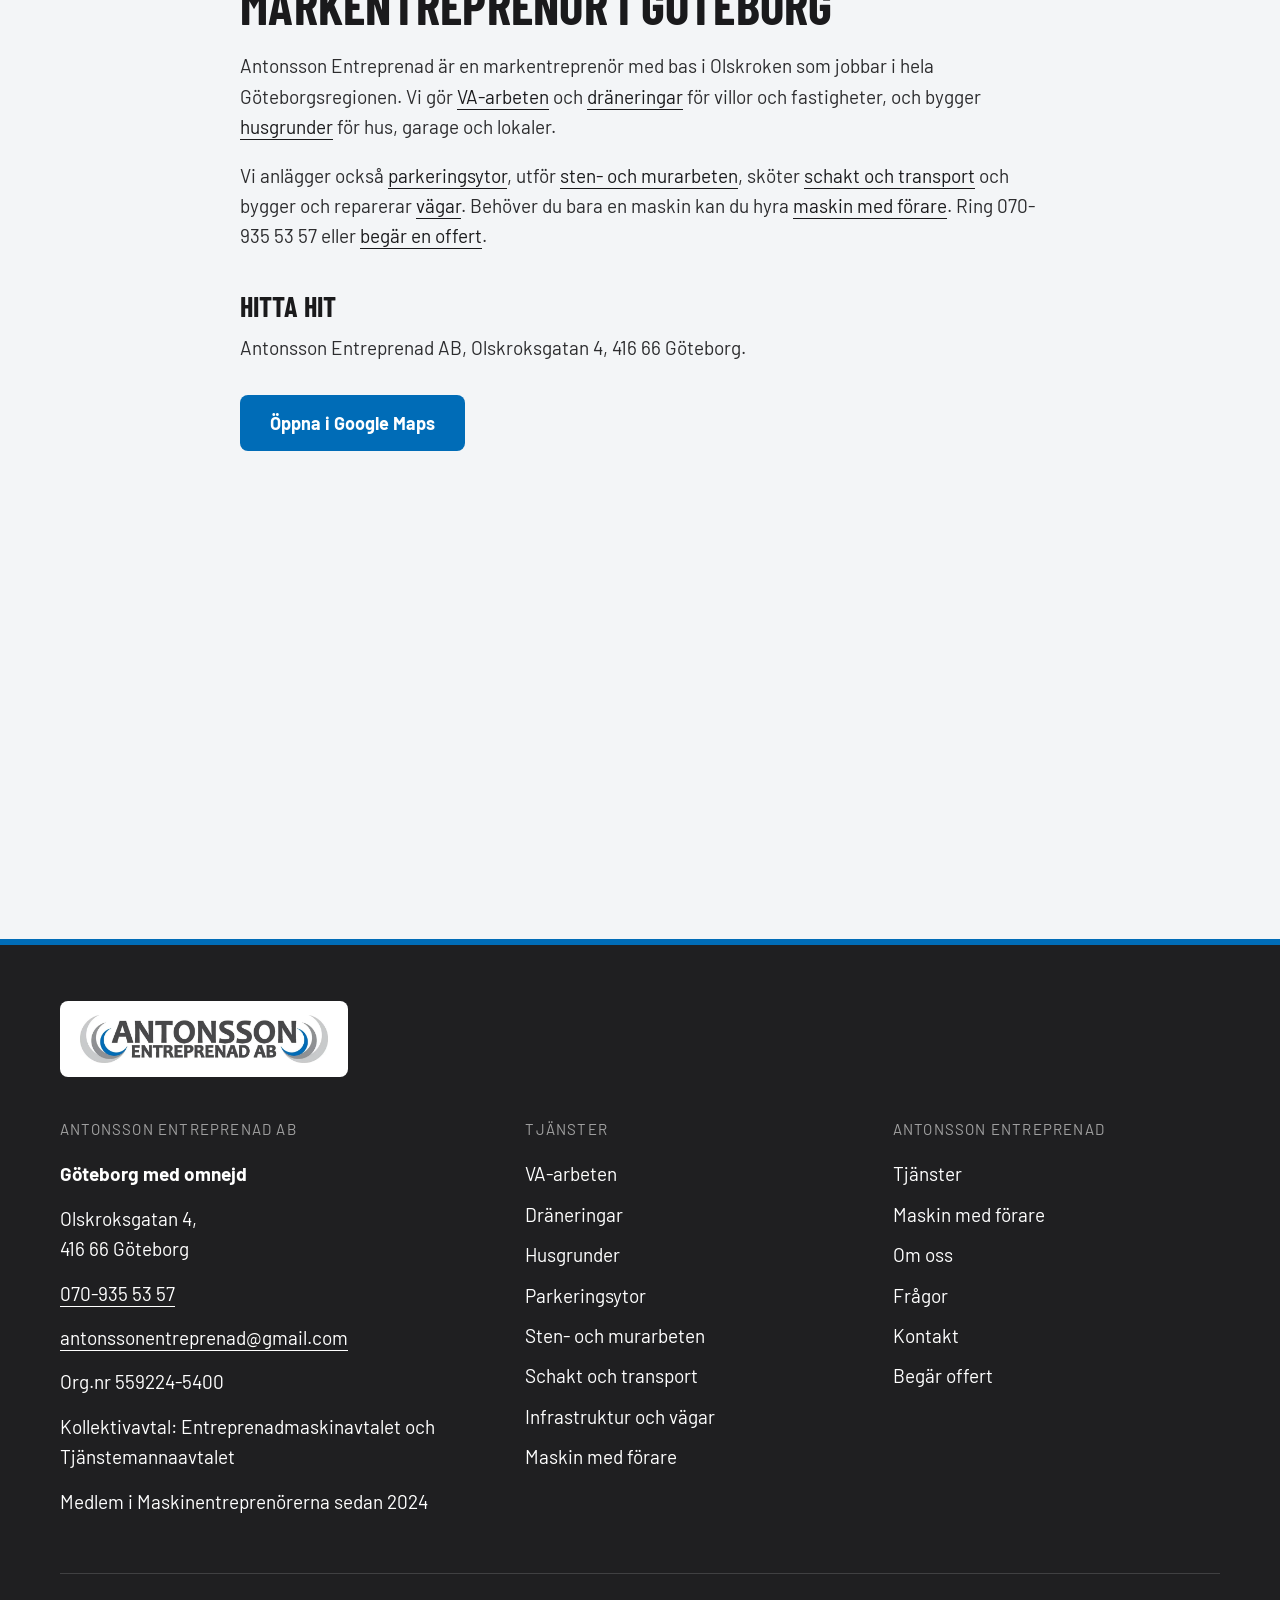
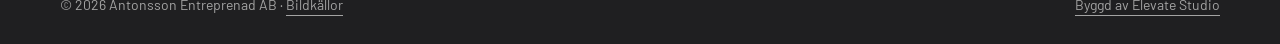
==== commit e7e0125b: "New look and Swedish photos Split hero on graphite, Barlow with condensed uppercase headings, square" ====
--- a/docs/index.html
+++ b/docs/index.html
@@ -14,8 +14,8 @@
 <meta property="og:image" content="https://elevatestudio018.github.io/Antonsson/img/hero-grav.jpg">
 <meta name="theme-color" content="#ffffff">
 <link rel="preconnect" href="https://fonts.googleapis.com"><link rel="preconnect" href="https://fonts.gstatic.com" crossorigin>
-<link rel="stylesheet" href="https://fonts.googleapis.com/css2?family=Plus+Jakarta+Sans:wght@400;500;600;700;800&display=swap">
-<link rel="stylesheet" href="assets/site.css?v=e6245322">
+<link rel="stylesheet" href="https://fonts.googleapis.com/css2?family=Barlow+Condensed:wght@600;700&family=Barlow:wght@400;500;600;700&display=swap">
+<link rel="stylesheet" href="assets/site.css?v=6695b9f1">
 <link rel="icon" href="img/favicon.svg" type="image/svg+xml">
 <script type="application/ld+json">{"@context": "https://schema.org", "@type": "GeneralContractor", "name": "Antonsson Entreprenad AB", "url": "https://elevatestudio018.github.io/Antonsson/", "telephone": "+46709355357", "email": "antonssonentreprenad@gmail.com", "image": "https://elevatestudio018.github.io/Antonsson/img/hero-grav.jpg", "taxID": "559224-5400", "address": {"@type": "PostalAddress", "streetAddress": "Olskroksgatan 4", "postalCode": "41666", "addressLocality": "Göteborg", "addressCountry": "SE"}, "areaServed": [{"@type": "City", "name": "Göteborg"}], "logo": "https://elevatestudio018.github.io/Antonsson/img/logo.png", "memberOf": {"@type": "Organization", "name": "Maskinentreprenörerna"}}</script>
 </head>
@@ -38,68 +38,94 @@
   </nav>
 </header>
 <main id="main">
-<section class="hero" id="top" aria-labelledby="hero-h">
-  <div class="hero-ph"><img src="img/hero-grav.jpg" srcset="img/hero-grav-s.jpg 800w, img/hero-grav.jpg 1800w" sizes="100vw" alt="Grävmaskin på en arbetsplats" fetchpriority="high" decoding="async" style="object-position:60% 50%"></div>
-  <div class="wrap hero-in">
+<div id="top"></div>
+<section class="hero" aria-labelledby="hero-h">
+  <div class="hero-txt"><div class="hero-in">
+    <p class="kicker">Maskinentreprenör i Göteborg</p>
     <h1 id="hero-h">Markarbeten och maskintjänster i Göteborg</h1>
-    <p>Antonsson Entreprenad gräver, dränerar och bygger grunder åt både företag och privatpersoner – i Göteborg med omnejd.</p>
-    <div class="btns"><a class="pill pill-accent " href="tel:+46709355357"><svg class="pi" viewBox="0 0 24 24" fill="none" stroke="currentColor" stroke-width="1.9" stroke-linecap="round" stroke-linejoin="round" aria-hidden="true"><path d="M21 16.5v3a2 2 0 0 1-2.2 2 19.8 19.8 0 0 1-8.6-3.1 19.5 19.5 0 0 1-6-6A19.8 19.8 0 0 1 1.1 3.8 2 2 0 0 1 3.1 1.6h3a2 2 0 0 1 2 1.7c.1 1 .4 1.9.7 2.8a2 2 0 0 1-.5 2.1L7.1 9.5a16 16 0 0 0 6 6l1.3-1.3a2 2 0 0 1 2.1-.4c.9.3 1.8.6 2.8.7a2 2 0 0 1 1.7 2z"/><path d="M15 2.5a6.5 6.5 0 0 1 6.5 6.5M15 6a3 3 0 0 1 3 3"/></svg><span>Ring 070-935 53 57</span></a><a class="pill pill-dark" href="#offert">Begär offert</a></div>
-  </div>
-  <span class="hero-note">Illustrationsbild</span>
+    <p class="hero-lead">Antonsson Entreprenad gräver, dränerar och bygger grunder åt både företag och privatpersoner – i Göteborg med omnejd.</p>
+    <div class="btns"><a class="pill pill-accent " href="tel:+46709355357"><svg class="pi" viewBox="0 0 24 24" fill="none" stroke="currentColor" stroke-width="1.9" stroke-linecap="round" stroke-linejoin="round" aria-hidden="true"><path d="M21 16.5v3a2 2 0 0 1-2.2 2 19.8 19.8 0 0 1-8.6-3.1 19.5 19.5 0 0 1-6-6A19.8 19.8 0 0 1 1.1 3.8 2 2 0 0 1 3.1 1.6h3a2 2 0 0 1 2 1.7c.1 1 .4 1.9.7 2.8a2 2 0 0 1-.5 2.1L7.1 9.5a16 16 0 0 0 6 6l1.3-1.3a2 2 0 0 1 2.1-.4c.9.3 1.8.6 2.8.7a2 2 0 0 1 1.7 2z"/><path d="M15 2.5a6.5 6.5 0 0 1 6.5 6.5M15 6a3 3 0 0 1 3 3"/></svg><span>Ring 070-935 53 57</span></a><a class="pill pill-line" href="#offert">Begär offert</a></div>
+    <ul class="hero-facts"><li><b>2024</b><span>Medlem i Maskinentreprenörerna</span></li><li><b>Kollektivavtal</b><span>Entreprenadmaskin & Tjänstemän</span></li><li><b>Olskroken</b><span>Bas mitt i Göteborg</span></li></ul>
+  </div></div>
+  <figure class="hero-ph"><img src="img/hero-grav.jpg" srcset="img/hero-grav-s.jpg 800w, img/hero-grav.jpg 1800w" sizes="(min-width: 960px) 50vw, 100vw" alt="Grävmaskiner och grushögar vid ett vägbygge i svensk skog" fetchpriority="high" decoding="async" style="object-position:40% 50%"><figcaption><a href="https://commons.wikimedia.org/wiki/File:Excavators_RV68_02.jpg" target="_blank" rel="noopener">Foto: Calle Eklund/V-wolf, CC BY 3.0</a></figcaption></figure>
 </section>
 
-<section class="trust" aria-label="Om företaget">
-  <div class="wrap"><ul><li>Medlem i Maskinentreprenörerna sedan 2024</li><li>Kollektivavtal: Entreprenadmaskinavtalet</li><li>Kollektivavtal: Tjänstemän</li><li>Org.nr 559224-5400</li></ul></div>
-</section>
-
-<section class="sec" aria-labelledby="intro-h">
-  <div class="wrap split">
-    <figure class="ph"><img src="img/intro.jpg" srcset="img/intro-s.jpg 800w, img/intro.jpg 1800w" sizes="(min-width: 960px) 50vw, 100vw" alt="Grävmaskin på en byggarbetsplats i stan" loading="lazy" decoding="async" style="object-position:50% 50%"><figcaption>Illustrationsbild</figcaption></figure>
-    <div>
-      <h2 id="intro-h">Från första spadtaget till färdig yta</h2>
-      <p class="lead">VA-arbeten, dräneringar, husgrunder, parkeringsytor, sten- och murarbeten, schakt och transport samt vägar. Vi tar jobbet hela vägen – och lämnar tomten städad efter oss.</p>
-      <div class="btns"><a class="pill pill-dark" href="tjanst-va-arbeten.html">VA-arbeten</a> <a class="pill pill-dark" href="tjanst-draneringar.html">Dräneringar</a> <a class="pill pill-dark" href="tjanst-husgrunder.html">Husgrunder</a></div>
+<section class="sec" id="tjanster" aria-labelledby="tj-h">
+  <div class="wrap">
+    <div class="sec-head">
+      <div><p class="kicker">Tjänster</p><h2 id="tj-h">Det här gör vi</h2></div>
+      <p class="lead">Sex vanliga markjobb – och fler under ”Vi utför också”. Klicka på en tjänst för att läsa mer.</p>
     </div>
-  </div>
-</section>
-
-<section class="sec tint" id="tjanster" aria-labelledby="tj-h">
-  <div class="wrap">
-    <h2 id="tj-h">Våra tjänster</h2>
-    <ul class="cards"><li class="card"><a href="tjanst-va-arbeten.html"><figure class="ph"><img src="img/va.jpg" srcset="img/va-s.jpg 800w, img/va.jpg 1800w" sizes="(min-width: 960px) 33vw, 100vw" alt="Grå avloppsrör staplade på en byggarbetsplats" loading="lazy" decoding="async" style="object-position:50% 50%"><figcaption>Illustrationsbild</figcaption></figure><h3>VA-arbeten</h3><p>Nya ledningar, byten och renoveringar av vatten och avlopp.</p><span class="more">Läs mer</span></a></li><li class="card"><a href="tjanst-draneringar.html"><figure class="ph"><img src="img/dranering.jpg" srcset="img/dranering-s.jpg 800w, img/dranering.jpg 1800w" sizes="(min-width: 960px) 33vw, 100vw" alt="Gult rör monteras med hydraulverktyg" loading="lazy" decoding="async" style="object-position:50% 50%"><figcaption>Illustrationsbild</figcaption></figure><h3>Dräneringar</h3><p>Torr grund och tomt – dränering runt hus, gårdar och ytor.</p><span class="more">Läs mer</span></a></li><li class="card"><a href="tjanst-husgrunder.html"><figure class="ph"><img src="img/husgrund.jpg" srcset="img/husgrund-s.jpg 800w, img/husgrund.jpg 1800w" sizes="(min-width: 960px) 33vw, 100vw" alt="Betong gjuts i en grundgrop med armering bredvid" loading="lazy" decoding="async" style="object-position:50% 50%"><figcaption>Illustrationsbild</figcaption></figure><h3>Husgrunder</h3><p>Platta på mark, källare eller krypgrund – för hus, garage och förråd.</p><span class="more">Läs mer</span></a></li><li class="card"><a href="tjanst-parkeringsytor.html"><figure class="ph"><img src="img/parkering.jpg" srcset="img/parkering-s.jpg 800w, img/parkering.jpg 1800w" sizes="(min-width: 960px) 33vw, 100vw" alt="Arbetare lägger marksten på en ny yta" loading="lazy" decoding="async" style="object-position:50% 55%"><figcaption>Illustrationsbild</figcaption></figure><h3>Parkeringsytor</h3><p>Uppfarter och parkeringar som håller år efter år.</p><span class="more">Läs mer</span></a></li><li class="card"><a href="tjanst-schakt-och-transport.html"><figure class="ph"><img src="img/schakt.jpg" srcset="img/schakt-s.jpg 800w, img/schakt.jpg 1800w" sizes="(min-width: 960px) 33vw, 100vw" alt="Grävmaskin lastar massor på en dumper" loading="lazy" decoding="async" style="object-position:50% 50%"><figcaption>Illustrationsbild</figcaption></figure><h3>Schakt och transport</h3><p>Schakt, massor och transporter – planerat i ett och samma flöde.</p><span class="more">Läs mer</span></a></li><li class="card"><a href="tjanst-infrastruktur.html"><figure class="ph"><img src="img/infrastruktur.jpg" srcset="img/infrastruktur-s.jpg 800w, img/infrastruktur.jpg 1800w" sizes="(min-width: 960px) 33vw, 100vw" alt="Väg under byggnation med nytt asfaltslager" loading="lazy" decoding="async" style="object-position:50% 60%"><figcaption>Illustrationsbild</figcaption></figure><h3>Infrastruktur och vägar</h3><p>Nya vägar, ombyggnad och reparation – från uppfart till större projekt.</p><span class="more">Läs mer</span></a></li></ul>
+    <ul class="cards"><li class="card"><a href="tjanst-va-arbeten.html"><div class="card-ph"><img src="img/va.jpg" srcset="img/va-s.jpg 800w, img/va.jpg 1800w" sizes="(min-width: 960px) 33vw, 100vw" alt="Nya vattenledningar läggs i ett öppet schakt vid Norsborg" loading="lazy" decoding="async" style="object-position:50% 50%"><span class="num">01</span></div><div class="card-body"><h3>VA-arbeten</h3><p>Nya ledningar, byten och renoveringar av vatten och avlopp.</p><span class="more">Läs mer <span aria-hidden="true">→</span></span></div></a></li><li class="card"><a href="tjanst-draneringar.html"><div class="card-ph"><img src="img/dranering.jpg" srcset="img/dranering-s.jpg 800w, img/dranering.jpg 1800w" sizes="(min-width: 960px) 33vw, 100vw" alt="Gult rör monteras med hydraulverktyg" loading="lazy" decoding="async" style="object-position:50% 60%"><span class="num">02</span></div><div class="card-body"><h3>Dräneringar</h3><p>Torr grund och tomt – dränering runt hus, gårdar och ytor.</p><span class="more">Läs mer <span aria-hidden="true">→</span></span></div></a></li><li class="card"><a href="tjanst-husgrunder.html"><div class="card-ph"><img src="img/husgrund.jpg" srcset="img/husgrund-s.jpg 800w, img/husgrund.jpg 1800w" sizes="(min-width: 960px) 33vw, 100vw" alt="Betong gjuts i en grundgrop med armering bredvid" loading="lazy" decoding="async" style="object-position:50% 50%"><span class="num">03</span></div><div class="card-body"><h3>Husgrunder</h3><p>Platta på mark, källare eller krypgrund – för hus, garage och förråd.</p><span class="more">Läs mer <span aria-hidden="true">→</span></span></div></a></li><li class="card"><a href="tjanst-parkeringsytor.html"><div class="card-ph"><img src="img/parkering.jpg" srcset="img/parkering-s.jpg 800w, img/parkering.jpg 1800w" sizes="(min-width: 960px) 33vw, 100vw" alt="Arbetare lägger marksten på en ny yta" loading="lazy" decoding="async" style="object-position:50% 55%"><span class="num">04</span></div><div class="card-body"><h3>Parkeringsytor</h3><p>Uppfarter och parkeringar som håller år efter år.</p><span class="more">Läs mer <span aria-hidden="true">→</span></span></div></a></li><li class="card"><a href="tjanst-schakt-och-transport.html"><div class="card-ph"><img src="img/schakt.jpg" srcset="img/schakt-s.jpg 800w, img/schakt.jpg 1800w" sizes="(min-width: 960px) 33vw, 100vw" alt="Grävmaskin lastar massor på en dumper" loading="lazy" decoding="async" style="object-position:50% 50%"><span class="num">05</span></div><div class="card-body"><h3>Schakt och transport</h3><p>Schakt, massor och transporter – planerat i ett och samma flöde.</p><span class="more">Läs mer <span aria-hidden="true">→</span></span></div></a></li><li class="card"><a href="tjanst-infrastruktur.html"><div class="card-ph"><img src="img/infrastruktur.jpg" srcset="img/infrastruktur-s.jpg 800w, img/infrastruktur.jpg 1800w" sizes="(min-width: 960px) 33vw, 100vw" alt="Väg under byggnation med nytt asfaltslager" loading="lazy" decoding="async" style="object-position:50% 60%"><span class="num">06</span></div><div class="card-body"><h3>Infrastruktur och vägar</h3><p>Nya vägar, ombyggnad och reparation – från uppfart till större projekt.</p><span class="more">Läs mer <span aria-hidden="true">→</span></span></div></a></li></ul>
     <h3 class="also-h">Vi utför också</h3>
     <div class="btns"><a class="pill pill-dark" href="tjanst-sten-och-murarbeten.html">Sten- och murarbeten</a><a class="pill pill-dark" href="tjanst-maskin-med-forare.html">Maskin med förare</a></div>
   </div>
 </section>
 
+<section class="sec tint" aria-labelledby="intro-h">
+  <div class="wrap split">
+    <div>
+      <p class="kicker">Hela vägen</p>
+      <h2 id="intro-h">Från första spadtaget till färdig yta</h2>
+      <p class="lead">VA-arbeten, dräneringar, husgrunder, parkeringsytor, sten- och murarbeten, schakt och transport samt vägar. Vi tar jobbet hela vägen – och lämnar tomten städad efter oss.</p>
+      <div class="btns"><a class="pill pill-dark" href="tjanst-va-arbeten.html">VA-arbeten</a> <a class="pill pill-dark" href="tjanst-draneringar.html">Dräneringar</a> <a class="pill pill-dark" href="tjanst-husgrunder.html">Husgrunder</a></div>
+    </div>
+    <figure class="ph"><img src="img/intro.jpg" srcset="img/intro-s.jpg 800w, img/intro.jpg 1800w" sizes="(min-width: 960px) 50vw, 100vw" alt="Västlänken vid Almedal, Göteborg" loading="lazy" decoding="async" style="object-position:50% 50%"><figcaption><a href="https://commons.wikimedia.org/wiki/File:Bygget_av_V%C3%A4stl%C3%A4nken_vid_Almedal_01.jpg" target="_blank" rel="noopener">Foto: Mattias Blomgren, CC BY-SA 4.0</a></figcaption></figure>
+  </div>
+</section>
+
 <section class="sec band" id="maskin" aria-labelledby="ut-h">
-  <div class="wrap narrow center">
-    <h2 id="ut-h">Maskin med förare – per timme eller dag</h2>
-    <p class="lead">Behöver du bara en maskin och någon som kan köra den? Vi kommer ut och hjälper till.</p>
-    <ul class="machines"><li>Grävning</li><li>Lastning</li><li>Markplanering</li><li>Flytt av massor</li><li>Per timme eller dag</li></ul>
-    <div class="btns"><a class="pill pill-accent " href="tel:+46709355357"><svg class="pi" viewBox="0 0 24 24" fill="none" stroke="currentColor" stroke-width="1.9" stroke-linecap="round" stroke-linejoin="round" aria-hidden="true"><path d="M21 16.5v3a2 2 0 0 1-2.2 2 19.8 19.8 0 0 1-8.6-3.1 19.5 19.5 0 0 1-6-6A19.8 19.8 0 0 1 1.1 3.8 2 2 0 0 1 3.1 1.6h3a2 2 0 0 1 2 1.7c.1 1 .4 1.9.7 2.8a2 2 0 0 1-.5 2.1L7.1 9.5a16 16 0 0 0 6 6l1.3-1.3a2 2 0 0 1 2.1-.4c.9.3 1.8.6 2.8.7a2 2 0 0 1 1.7 2z"/><path d="M15 2.5a6.5 6.5 0 0 1 6.5 6.5M15 6a3 3 0 0 1 3 3"/></svg><span>Ring 070-935 53 57</span></a><a class="pill pill-light" href="tjanst-maskin-med-forare.html">Läs mer</a></div>
+  <div class="wrap split">
+    <figure class="ph"><img src="img/uthyrning.jpg" srcset="img/uthyrning-s.jpg 800w, img/uthyrning.jpg 1800w" sizes="(min-width: 960px) 50vw, 100vw" alt="Svensktillverkad Åkerman-grävmaskin på en arbetsplats" loading="lazy" decoding="async" style="object-position:50% 50%"><figcaption><a href="https://www.pexels.com/photo/95687/" target="_blank" rel="noopener">Foto: Pexels</a></figcaption></figure>
+    <div>
+      <p class="kicker">Maskin med förare</p>
+      <h2 id="ut-h">Per timme eller per dag</h2>
+      <p class="lead">Behöver du bara en maskin och någon som kan köra den? Vi kommer ut och hjälper till.</p>
+      <ul class="machines"><li>Grävning</li><li>Lastning</li><li>Markplanering</li><li>Flytt av massor</li><li>Per timme eller dag</li></ul>
+      <div class="btns"><a class="pill pill-accent " href="tel:+46709355357"><svg class="pi" viewBox="0 0 24 24" fill="none" stroke="currentColor" stroke-width="1.9" stroke-linecap="round" stroke-linejoin="round" aria-hidden="true"><path d="M21 16.5v3a2 2 0 0 1-2.2 2 19.8 19.8 0 0 1-8.6-3.1 19.5 19.5 0 0 1-6-6A19.8 19.8 0 0 1 1.1 3.8 2 2 0 0 1 3.1 1.6h3a2 2 0 0 1 2 1.7c.1 1 .4 1.9.7 2.8a2 2 0 0 1-.5 2.1L7.1 9.5a16 16 0 0 0 6 6l1.3-1.3a2 2 0 0 1 2.1-.4c.9.3 1.8.6 2.8.7a2 2 0 0 1 1.7 2z"/><path d="M15 2.5a6.5 6.5 0 0 1 6.5 6.5M15 6a3 3 0 0 1 3 3"/></svg><span>Ring 070-935 53 57</span></a><a class="pill pill-light" href="tjanst-maskin-med-forare.html">Läs mer</a></div>
+    </div>
   </div>
 </section>
 
 <section class="sec" id="om-oss" aria-labelledby="om-h">
   <div class="wrap split">
-    <figure class="ph"><img src="img/om-oss.jpg" srcset="img/om-oss-s.jpg 800w, img/om-oss.jpg 1800w" sizes="(min-width: 960px) 50vw, 100vw" alt="Grävmaskin i snö framför granskog" loading="lazy" decoding="async" style="object-position:50% 50%"><figcaption>Illustrationsbild</figcaption></figure>
     <div>
+      <p class="kicker">Om oss</p>
       <h2 id="om-h">Ett lokalt maskinföretag från Olskroken</h2>
       <p class="lead">Antonsson Entreprenad AB är ett mark- och maskinföretag med bas i Olskroken i Göteborg. Vi har kollektivavtal och är medlemmar i Maskinentreprenörerna sedan 2024. Vi planerar noggrant, håller det vi lovar och följer upp arbetet tills det är klart.</p>
       <h3>Så går det till</h3>
       <ol class="steps"><li><b>Du hör av dig</b> Berätta kort vad som ska göras och var.</li><li><b>Vi tittar på platsen</b> Så att vi ser marken och förutsättningarna.</li><li><b>Du får en offert</b> Med vad som ingår och vad det kostar.</li><li><b>Vi utför jobbet</b> Och följer upp tills allt är klart och återställt.</li></ol>
       <div class="btns"><a class="pill pill-accent " href="tel:+46709355357"><svg class="pi" viewBox="0 0 24 24" fill="none" stroke="currentColor" stroke-width="1.9" stroke-linecap="round" stroke-linejoin="round" aria-hidden="true"><path d="M21 16.5v3a2 2 0 0 1-2.2 2 19.8 19.8 0 0 1-8.6-3.1 19.5 19.5 0 0 1-6-6A19.8 19.8 0 0 1 1.1 3.8 2 2 0 0 1 3.1 1.6h3a2 2 0 0 1 2 1.7c.1 1 .4 1.9.7 2.8a2 2 0 0 1-.5 2.1L7.1 9.5a16 16 0 0 0 6 6l1.3-1.3a2 2 0 0 1 2.1-.4c.9.3 1.8.6 2.8.7a2 2 0 0 1 1.7 2z"/><path d="M15 2.5a6.5 6.5 0 0 1 6.5 6.5M15 6a3 3 0 0 1 3 3"/></svg><span>Ring 070-935 53 57</span></a></div>
     </div>
+    <figure class="ph"><img src="img/om-oss.jpg" srcset="img/om-oss-s.jpg 800w, img/om-oss.jpg 1800w" sizes="(min-width: 960px) 50vw, 100vw" alt="Grävmaskin vid ett rött trähus på västkusten" loading="lazy" decoding="async" style="object-position:50% 50%"><figcaption><a href="https://commons.wikimedia.org/wiki/File:Digger_outside_a_house_in_Brodalen.jpg" target="_blank" rel="noopener">Foto: W.carter, CC BY-SA 4.0</a></figcaption></figure>
   </div>
 </section>
 
-<section class="sec tint" id="kontakt" aria-labelledby="kt-h">
+<section class="sec tint" id="fragor" aria-labelledby="fq-h">
   <div class="wrap narrow">
-    <h2 id="kt-h">Bli kontaktad av Antonsson Entreprenad</h2>
-    <p class="lead">Fyll i formuläret så hör vi av oss. Vill du hellre ringa eller mejla går det lika bra: <a href="mailto:antonssonentreprenad@gmail.com">antonssonentreprenad@gmail.com</a>.</p>
-    <div class="btns"><a class="pill pill-accent " href="tel:+46709355357"><svg class="pi" viewBox="0 0 24 24" fill="none" stroke="currentColor" stroke-width="1.9" stroke-linecap="round" stroke-linejoin="round" aria-hidden="true"><path d="M21 16.5v3a2 2 0 0 1-2.2 2 19.8 19.8 0 0 1-8.6-3.1 19.5 19.5 0 0 1-6-6A19.8 19.8 0 0 1 1.1 3.8 2 2 0 0 1 3.1 1.6h3a2 2 0 0 1 2 1.7c.1 1 .4 1.9.7 2.8a2 2 0 0 1-.5 2.1L7.1 9.5a16 16 0 0 0 6 6l1.3-1.3a2 2 0 0 1 2.1-.4c.9.3 1.8.6 2.8.7a2 2 0 0 1 1.7 2z"/><path d="M15 2.5a6.5 6.5 0 0 1 6.5 6.5M15 6a3 3 0 0 1 3 3"/></svg><span>Ring 070-935 53 57</span></a></div>
-    <div id="offert"><form class="form" id="qform" novalidate data-endpoint="https://formsubmit.co/ajax/elevate.studio018@gmail.com">
+    <p class="kicker">Frågor och svar</p>
+    <h2 id="fq-h">Vanliga frågor</h2>
+    <div class="faq"><details><summary>Vilka jobb tar ni?</summary><p>Mark- och anläggningsarbeten: VA, dräneringar, husgrunder, parkeringsytor, sten- och murarbeten, schakt och transport samt vägar. Du kan också hyra maskin med förare.</p></details><details><summary>Kan jag få en offert?</summary><p>Ja. Fyll i <a href="#offert">formuläret</a>, ring <a href="tel:+46709355357">070-935 53 57</a> eller mejla <a href="mailto:antonssonentreprenad@gmail.com">antonssonentreprenad@gmail.com</a>. Oftast tittar vi på platsen innan vi ger ett pris.</p></details><details><summary>Var jobbar ni?</summary><p>Vi utgår från Olskroken i Göteborg och jobbar i Göteborg med omnejd. Ligger jobbet längre bort, säg var, så svarar vi om vi kan ta det.</p></details><details><summary>Har ni kollektivavtal?</summary><p>Ja, vi har kollektivavtal – Entreprenadmaskinavtalet och Tjänstemannaavtalet – och är medlemmar i Maskinentreprenörerna sedan 2024.</p></details><details><summary>Gäller ROT-avdrag?</summary><p>ROT-avdraget kan gälla arbetskostnaden för till exempel dränering och VA vid ditt hus. Vi går igenom vad som gäller för ditt jobb i offerten.</p></details></div>
+  </div>
+</section>
+
+<section class="sec" id="kontakt" aria-labelledby="kt-h">
+  <div class="wrap contact">
+    <aside class="contact-card">
+      <p class="kicker">Kontakt</p>
+      <h2 id="kt-h">Prata med Antonsson Entreprenad</h2>
+      <p>Fyll i formuläret så hör vi av oss – eller ring direkt.</p>
+      <dl>
+        <dt>Telefon</dt><dd><a href="tel:+46709355357">070-935 53 57</a></dd>
+        <dt>E-post</dt><dd><a href="mailto:antonssonentreprenad@gmail.com">antonssonentreprenad@gmail.com</a></dd>
+        <dt>Adress</dt><dd>Olskroksgatan 4<br>416 66 Göteborg</dd>
+        <dt>Org.nr</dt><dd>559224-5400</dd>
+      </dl>
+      <div class="btns"><a class="pill pill-accent " href="tel:+46709355357"><svg class="pi" viewBox="0 0 24 24" fill="none" stroke="currentColor" stroke-width="1.9" stroke-linecap="round" stroke-linejoin="round" aria-hidden="true"><path d="M21 16.5v3a2 2 0 0 1-2.2 2 19.8 19.8 0 0 1-8.6-3.1 19.5 19.5 0 0 1-6-6A19.8 19.8 0 0 1 1.1 3.8 2 2 0 0 1 3.1 1.6h3a2 2 0 0 1 2 1.7c.1 1 .4 1.9.7 2.8a2 2 0 0 1-.5 2.1L7.1 9.5a16 16 0 0 0 6 6l1.3-1.3a2 2 0 0 1 2.1-.4c.9.3 1.8.6 2.8.7a2 2 0 0 1 1.7 2z"/><path d="M15 2.5a6.5 6.5 0 0 1 6.5 6.5M15 6a3 3 0 0 1 3 3"/></svg><span>Ring 070-935 53 57</span></a></div>
+    </aside>
+    <div id="offert">
+      <h3>Begär offert</h3>
+      <form class="form" id="qform" novalidate data-endpoint="https://formsubmit.co/ajax/elevate.studio018@gmail.com">
   <p class="field"><label for="f-typ">Typ av jobb</label><select id="f-typ" name="Typ av jobb"><option value="">– Välj ett alternativ –</option><option>VA-arbeten</option><option>Dräneringar</option><option>Husgrunder</option><option>Parkeringsytor</option><option>Sten- och murarbeten</option><option>Schakt och transport</option><option>Infrastruktur och vägar</option><option>Maskin med förare</option><option>Annat</option></select></p>
   <p class="field"><label for="f-namn">För- och efternamn<span class="req" aria-hidden="true">*</span></label><input id="f-namn" name="Namn" autocomplete="name" required><span class="err" id="e-namn" hidden>Skriv ditt namn.</span></p>
   <p class="field"><label for="f-tel">Telefonnummer<span class="req" aria-hidden="true">*</span></label><input id="f-tel" name="Telefon" type="tel" autocomplete="tel"><span class="err" id="e-tel" hidden>Skriv telefonnummer eller e-post.</span></p>
@@ -114,14 +140,8 @@
   <p class="done-h">Tack! Vi har fått din förfrågan.</p>
   <p>Vi hör av oss så snart vi kan. Brådskar det, ring <a href="tel:+46709355357">070-935 53 57</a>.</p>
   <p><button class="link" type="button" id="qagain">Skicka en ny förfrågan</button></p>
-</div></div>
-  </div>
-</section>
-
-<section class="sec" id="fragor" aria-labelledby="fq-h">
-  <div class="wrap narrow">
-    <h2 id="fq-h">Vanliga frågor</h2>
-    <div class="faq"><details><summary>Vilka jobb tar ni?</summary><p>Mark- och anläggningsarbeten: VA, dräneringar, husgrunder, parkeringsytor, sten- och murarbeten, schakt och transport samt vägar. Du kan också hyra maskin med förare.</p></details><details><summary>Kan jag få en offert?</summary><p>Ja. Fyll i <a href="#offert">formuläret</a>, ring <a href="tel:+46709355357">070-935 53 57</a> eller mejla <a href="mailto:antonssonentreprenad@gmail.com">antonssonentreprenad@gmail.com</a>. Oftast tittar vi på platsen innan vi ger ett pris.</p></details><details><summary>Var jobbar ni?</summary><p>Vi utgår från Olskroken i Göteborg och jobbar i Göteborg med omnejd. Ligger jobbet längre bort, säg var, så svarar vi om vi kan ta det.</p></details><details><summary>Har ni kollektivavtal?</summary><p>Ja, vi har kollektivavtal – Entreprenadmaskinavtalet och Tjänstemannaavtalet – och är medlemmar i Maskinentreprenörerna sedan 2024.</p></details><details><summary>Gäller ROT-avdrag?</summary><p>ROT-avdraget kan gälla arbetskostnaden för till exempel dränering och VA vid ditt hus. Vi går igenom vad som gäller för ditt jobb i offerten.</p></details></div>
+</div>
+    </div>
   </div>
 </section>
 
@@ -158,7 +178,7 @@
       <div><p class="foot-h">Antonsson Entreprenad</p><ul><li><a href="#tjanster">Tjänster</a></li><li><a href="#maskin">Maskin med förare</a></li><li><a href="#om-oss">Om oss</a></li><li><a href="#fragor">Frågor</a></li><li><a href="#kontakt">Kontakt</a></li><li><a href="#offert">Begär offert</a></li></ul></div>
     </div>
     <div class="foot-end">
-      <span>© <span data-year>2026</span> Antonsson Entreprenad AB · Bilderna är stockfoton från Pexels</span>
+      <span>© <span data-year>2026</span> Antonsson Entreprenad AB · <a href="bildkallor.html">Bildkällor</a></span>
       <a href="https://elevatestudio.nu" target="_blank" rel="noopener">Byggd av Elevate Studio</a>
     </div>
   </div>
--- a/docs/assets/site.css
+++ b/docs/assets/site.css
@@ -1,6 +1,6 @@
-/* Antonsson Entreprenad AB. Same UI as the Ohan site, with the colours of Antonsson's logo: a white header
-   carrying the logo, graphite (footer, secondary buttons), logo blue (every "Ring" button) and white.
-   Plus Jakarta Sans, large readable text, rounded photos, pill buttons, plain stacked sections. */
+/* Antonsson Entreprenad AB. Built on the same generator as the Ohan site, with its own look: the colours of
+   Antonsson's logo (graphite and logo blue), Barlow with condensed uppercase headings, squarer buttons,
+   a split hero (text on graphite, photo beside it), numbered service cards and a two-column contact section. */
 
 :root {
   --dark: #2e2e30;
@@ -12,12 +12,14 @@
   --accent-2: #005a99;
   --accent-soft: #e6f0f8;
   --tint: #f3f5f7;
-  --line: #cfcfcf;
+  --line: #d3d6da;
   --white: #ffffff;
   --error: #c0262d;
-  --wrap: 1200px;
+  --wrap: 1240px;
   --head-h: 84px;
-  --font: "Plus Jakarta Sans", "Helvetica Neue", Arial, sans-serif;
+  --r: 8px;
+  --font: "Barlow", "Helvetica Neue", Arial, sans-serif;
+  --font-h: "Barlow Condensed", "Arial Narrow", "Helvetica Neue", Arial, sans-serif;
 }
 
 *, *::before, *::after { box-sizing: border-box; }
@@ -27,22 +29,27 @@
 [hidden] { display: none !important; }
 img { display: block; max-width: 100%; }
 a { color: inherit; }
-h1, h2, h3 { margin: 0; color: var(--ink); font-weight: 700; letter-spacing: -0.02em; line-height: 1.15; }
-h2 { font-size: clamp(30px, 3.6vw, 44px); }
-h3 { font-size: clamp(22px, 2vw, 26px); }
+h1, h2, h3 { margin: 0; color: var(--ink); font-family: var(--font-h); font-weight: 700; letter-spacing: .005em; line-height: 1.05; }
+h1, h2 { text-transform: uppercase; }
+h2 { font-size: clamp(34px, 4vw, 52px); }
+h3 { font-size: clamp(24px, 2.2vw, 28px); }
 p, figure, dl, dd { margin: 0; }
 ul, ol { margin: 0; padding: 0; list-style: none; }
 button { font: inherit; color: inherit; }
 :focus-visible { outline: 3px solid var(--accent); outline-offset: 3px; }
 .skip { position: absolute; left: 12px; top: -60px; z-index: 100; padding: 10px 16px; background: var(--dark); color: #fff; }
 .skip:focus { top: 12px; }
-.wrap { width: 100%; max-width: var(--wrap); margin-inline: auto; padding-inline: 24px; }
+.wrap { width: 100%; max-width: var(--wrap); margin-inline: auto; padding-inline: 20px; }
 @media (min-width: 700px) { .wrap { padding-inline: 40px; } }
-.narrow { max-width: 860px; }
+.narrow { max-width: 880px; }
 .center { text-align: center; }
 
-/* Pill buttons and round call buttons */
-.pill { display: inline-flex; align-items: center; justify-content: center; gap: 12px; min-height: 56px; padding: 14px 32px; border: 0; border-radius: 999px; font: 700 18px/1.15 var(--font); text-decoration: none; cursor: pointer; transition: background-color .15s, transform .1s; }
+/* Small blue label above headings */
+.kicker { display: inline-flex; align-items: center; gap: 10px; margin-bottom: 14px; font-size: 15px; font-weight: 700; letter-spacing: .14em; text-transform: uppercase; color: var(--accent); }
+.kicker::before { content: ""; width: 28px; height: 3px; background: currentColor; }
+
+/* Buttons: squarer than the Ohan pills */
+.pill { display: inline-flex; align-items: center; justify-content: center; gap: 12px; min-height: 56px; padding: 14px 28px; border: 2px solid transparent; border-radius: var(--r); font: 700 18px/1.15 var(--font); text-decoration: none; cursor: pointer; transition: background-color .15s, border-color .15s, transform .1s; }
 .pill:active { transform: scale(.98); }
 .pill .pi { width: 24px; height: 24px; flex: none; }
 .pill-accent { background: var(--accent); color: #fff; }
@@ -51,176 +58,199 @@
 .pill-dark:hover { background: var(--dark-2); }
 .pill-light { background: #fff; color: var(--ink); }
 .pill-light:hover { background: var(--accent-soft); }
-.round { display: grid; place-items: center; width: 56px; height: 56px; border-radius: 50%; }
+.pill-line { background: transparent; color: #fff; border-color: rgb(255 255 255 / .6); }
+.pill-line:hover { border-color: #fff; background: rgb(255 255 255 / .08); }
+.round { display: grid; place-items: center; width: 52px; height: 52px; border-radius: var(--r); }
 .round .pi { width: 26px; height: 26px; }
 .round-accent { background: var(--accent); color: #fff; }
-.btns { display: flex; flex-wrap: wrap; gap: 14px; margin-top: 32px; }
+.btns { display: flex; flex-wrap: wrap; gap: 12px; margin-top: 32px; }
 .center .btns { justify-content: center; }
 .link { background: none; border: 0; padding: 0; font-weight: 600; text-decoration: underline; text-underline-offset: 4px; cursor: pointer; }
 
 /* Logo: Antonsson's own logo; in the dark footer it sits on a white plate */
 .logo { display: inline-flex; align-items: center; min-width: 0; text-decoration: none; }
-.logo-img { width: auto; height: 38px; }
+.logo-img { width: auto; height: 36px; }
 @media (min-width: 700px) { .logo-img { height: 46px; } }
-.logo-plate { padding: 14px 20px; background: #fff; border-radius: 16px; }
+.logo-plate { padding: 14px 20px; background: #fff; border-radius: var(--r); }
 .foot .logo-img { height: 48px; }
 
-/* Header: white, with a thin blue line under it */
+/* Header: white, with a blue line under it */
 .head { position: sticky; top: 0; z-index: 40; background: #fff; color: var(--ink); border-bottom: 3px solid var(--accent); }
-.bar { display: flex; align-items: center; gap: 16px; height: var(--head-h); }
-.nav { display: none; margin-left: auto; gap: 28px; }
+.bar { display: flex; align-items: center; gap: 12px; height: var(--head-h); }
+.nav { display: none; margin-left: auto; gap: 30px; }
 .nav a { font-weight: 600; font-size: 17px; text-decoration: none; }
-.nav a:hover { text-decoration: underline; text-underline-offset: 6px; }
-.head-call { display: none; min-height: 50px; padding: 10px 22px; font-size: 17px; }
-.head-round { margin-left: auto; }
-.burger { display: grid; align-content: center; gap: 9px; width: 56px; height: 56px; padding: 0 10px; border: 0; background: none; cursor: pointer; }
+.nav a:hover { color: var(--accent); }
+.head-call { display: none; min-height: 50px; padding: 10px 20px; font-size: 17px; }
+.head-round { margin-left: auto; flex: none; }
+.burger { display: grid; align-content: center; gap: 9px; width: 52px; height: 52px; flex: none; padding: 0 10px; border: 0; background: none; cursor: pointer; }
 .burger span { display: block; height: 2px; background: var(--ink); transition: transform .2s; }
 .burger[aria-expanded="true"] span:first-child { transform: translateY(5.5px) rotate(45deg); }
 .burger[aria-expanded="true"] span:last-child { transform: translateY(-5.5px) rotate(-45deg); }
 .menu { position: absolute; left: 0; right: 0; top: calc(100% + 3px); background: #fff; box-shadow: 0 24px 40px rgb(0 0 0 / .18); max-height: calc(100svh - var(--head-h)); overflow-y: auto; }
 .menu .wrap { padding-top: 12px; padding-bottom: 32px; }
-.menu-main a { display: block; padding: 12px 0; font-size: 26px; font-weight: 700; text-decoration: none; }
+.menu-main a { display: block; padding: 10px 0; font: 700 30px/1.1 var(--font-h); text-transform: uppercase; text-decoration: none; }
 .menu-h { margin-top: 20px; font-size: 14px; letter-spacing: .1em; text-transform: uppercase; color: var(--muted); }
 .menu-svc a { display: block; padding: 7px 0; text-decoration: none; }
 .menu .pill { margin-top: 24px; }
-/* Hamburger menu on every screen size; on wide screens the call button stays in the bar and the menu opens in two columns */
 @media (min-width: 900px) {
   .head-call { display: inline-flex; margin-left: auto; }
   .head-round { display: none; }
   .menu .wrap { display: grid; grid-template-columns: 1fr 1fr; gap: 0 64px; padding-top: 32px; padding-bottom: 48px; }
   .menu-main { grid-row: span 3; }
-  .menu-main a { font-size: 30px; }
+  .menu-main a { font-size: 36px; }
   .menu-h { margin-top: 12px; }
   .menu .pill { justify-self: start; }
 }
-/* Wide screens: the links are back in the bar, next to the call button and the hamburger */
-@media (min-width: 1100px) {
+@media (min-width: 1150px) {
   .nav { display: flex; }
   .head-call { margin-left: 8px; }
 }
 
-/* Hero: the photo across the page, darkened enough to read white text on it */
-.hero { position: relative; isolation: isolate; display: flex; align-items: center; min-height: calc(100vh - var(--head-h)); min-height: calc(100svh - var(--head-h)); color: #fff; background: var(--dark-2); }
-.hero-ph { position: absolute; inset: 0; z-index: -1; overflow: hidden; }
-.hero-ph img { width: 100%; height: 100%; object-fit: cover; }
-.hero-ph::after { content: ""; position: absolute; inset: 0; background: linear-gradient(100deg, rgb(10 20 30 / .78) 0%, rgb(10 20 30 / .45) 100%); }
-.hero-in { padding-top: 64px; padding-bottom: 80px; }
-.hero h1 { color: #fff; max-width: 15em; font-size: clamp(38px, 5.4vw, 68px); font-weight: 700; line-height: 1.1; }
-.hero p { margin-top: 22px; max-width: 34em; font-size: clamp(19px, 1.8vw, 23px); line-height: 1.5; }
-.hero .btns { margin-top: 36px; }
-.hero-small { min-height: min(64svh, 560px); }
-.hero-note { position: absolute; right: 14px; bottom: 10px; font-size: 12px; color: rgb(255 255 255 / .7); }
-.crumbs { margin-bottom: 18px; font-size: 15px; color: rgb(255 255 255 / .8); }
+/* Hero: text on graphite to the left, the photo to the right; photo on top on phones */
+.hero { display: grid; background: var(--dark); color: #fff; }
+.hero-ph { position: relative; order: -1; min-height: 260px; }
+.hero-ph img { position: absolute; inset: 0; width: 100%; height: 100%; object-fit: cover; }
+.hero-txt { display: flex; align-items: center; border-top: 6px solid var(--accent); }
+.hero-in { width: 100%; padding: 44px 20px 56px; }
+.hero h1 { color: #fff; font-size: clamp(44px, 6vw, 84px); line-height: .98; }
+.hero-lead { margin-top: 22px; max-width: 32em; font-size: clamp(19px, 1.7vw, 22px); line-height: 1.5; color: rgb(255 255 255 / .88); }
+.hero .btns { margin-top: 32px; }
+.hero .kicker { color: #6cb6ef; }
+.hero-facts { display: grid; gap: 14px; margin-top: 40px; padding-top: 28px; border-top: 1px solid rgb(255 255 255 / .18); }
+.hero-facts li { display: grid; }
+.hero-facts b { font: 700 26px/1.1 var(--font-h); text-transform: uppercase; color: #fff; }
+.hero-facts span { font-size: 15px; color: rgb(255 255 255 / .7); }
+.crumbs { margin-bottom: 18px; font-size: 15px; color: rgb(255 255 255 / .75); }
 .crumbs a { color: #fff; }
-
-/* Trust strip under the hero: membership, collective agreements, org.nr */
-.trust { background: var(--accent); color: #fff; }
-.trust ul { display: flex; flex-direction: column; flex-wrap: wrap; justify-content: center; gap: 10px 32px; padding: 18px 0; font-size: 16px; font-weight: 600; }
-.trust li { display: inline-flex; align-items: center; gap: 10px; }
-@media (min-width: 760px) { .trust ul { flex-direction: row; } }
-.trust li::before { content: ""; width: 8px; height: 8px; border-radius: 50%; background: #fff; flex: none; }
+.hero-ph figcaption, .ph figcaption { position: absolute; right: 10px; bottom: 8px; padding: 2px 8px; border-radius: 4px; background: rgb(0 0 0 / .45); font-size: 12px; }
+.hero-ph figcaption a, .ph figcaption a { color: rgb(255 255 255 / .9); text-decoration: none; }
+.hero-ph figcaption a:hover, .ph figcaption a:hover { text-decoration: underline; }
+@media (min-width: 640px) { .hero-ph { min-height: 360px; } .hero-in { padding-inline: 40px; } .hero-facts { grid-template-columns: repeat(3, auto); justify-content: start; gap: 24px 40px; } }
+@media (min-width: 960px) {
+  .hero { grid-template-columns: 1.05fr 1fr; min-height: calc(100svh - var(--head-h)); max-height: 900px; }
+  .hero-ph { order: 0; min-height: 0; }
+  .hero-txt { border-top: 0; border-right: 6px solid var(--accent); justify-content: flex-end; }
+  .hero-in { max-width: calc(var(--wrap) / 2 + 40px); padding: 72px 56px 72px 40px; }
+  .hero-small { min-height: 520px; }
+}
 
 /* Sections */
 .sec { padding: 72px 0; }
 .tint { background: var(--tint); }
 .band { background: var(--dark); color: #fff; }
-.band h2 { color: #fff; }
-@media (min-width: 960px) { .sec { padding: 104px 0; } }
+.band h2, .band h3 { color: #fff; }
+.band .kicker { color: #6cb6ef; }
+@media (min-width: 960px) { .sec { padding: 108px 0; } }
 .sec h2 + .lead, .sec h2 + p { margin-top: 20px; }
-.lead { font-size: clamp(19px, 1.7vw, 21px); line-height: 1.6; }
-
-/* Rounded photos */
-.ph { position: relative; }
-.ph img { width: 100%; aspect-ratio: 4 / 3; object-fit: cover; border-radius: 24px; background: var(--tint); }
-.ph figcaption { position: absolute; right: 14px; bottom: 10px; font-size: 12px; color: rgb(255 255 255 / .85); text-shadow: 0 1px 2px rgb(0 0 0 / .5); }
+.lead { font-size: clamp(19px, 1.6vw, 21px); line-height: 1.6; }
+.sec-head { display: grid; gap: 16px; align-items: end; }
+@media (min-width: 960px) { .sec-head { grid-template-columns: 1fr 1fr; gap: 64px; } .sec-head .lead { color: var(--muted); } }
+
+/* Photos: small radius with a blue block offset behind */
+.ph { position: relative; margin: 0 14px 14px 0; }
+.ph::before { content: ""; position: absolute; inset: 14px -14px -14px 14px; z-index: 0; border-radius: var(--r); background: var(--accent); }
+.ph img { position: relative; width: 100%; aspect-ratio: 4 / 3; object-fit: cover; border-radius: var(--r); background: var(--tint); }
+.ph figcaption { z-index: 1; }
 
 /* Photo and text side by side on wide screens, stacked on phones */
-.split { display: grid; gap: 40px; align-items: center; }
-@media (min-width: 960px) { .split { grid-template-columns: 1fr 1fr; gap: 72px; } }
+.split { display: grid; gap: 48px; align-items: center; }
+@media (min-width: 960px) { .split { grid-template-columns: 1fr 1fr; gap: 80px; } }
 .split h3 { margin-top: 36px; }
 
-/* Service cards */
-.cards { display: grid; gap: 48px 32px; margin-top: 40px; }
+/* Service cards: white boxes with a number on the photo */
+.cards { display: grid; gap: 24px; margin-top: 48px; }
 @media (min-width: 760px) { .cards { grid-template-columns: repeat(2, 1fr); } }
 @media (min-width: 1100px) { .cards { grid-template-columns: repeat(3, 1fr); } }
-.card a { display: block; text-decoration: none; }
-.card h3 { margin-top: 24px; }
+.card a { display: flex; flex-direction: column; height: 100%; overflow: hidden; border: 1px solid var(--line); border-radius: var(--r); background: #fff; text-decoration: none; transition: border-color .15s, box-shadow .15s, transform .15s; }
+.card a:hover { border-color: var(--accent); box-shadow: 0 18px 36px rgb(0 40 80 / .12); transform: translateY(-3px); }
+.card-ph { position: relative; }
+.card-ph img { width: 100%; aspect-ratio: 16 / 10; object-fit: cover; }
+.num { position: absolute; left: 0; bottom: 0; padding: 6px 14px; background: var(--accent); color: #fff; font: 700 22px/1 var(--font-h); }
+.card-body { display: flex; flex-direction: column; flex: 1; padding: 22px 24px 24px; }
+.card h3 { text-transform: uppercase; }
 .card p { margin-top: 8px; color: var(--muted); }
-.card .more { display: inline-block; margin-top: 16px; font-weight: 700; color: var(--ink); text-decoration: underline; text-underline-offset: 6px; text-decoration-thickness: 2px; }
-.card a:hover .more { text-decoration-color: var(--accent); }
-.card a:hover img { filter: brightness(1.05); }
-.also-h { margin-top: 64px; }
+.card .more { margin-top: auto; padding-top: 16px; font-weight: 700; color: var(--accent); }
+.also-h { margin-top: 56px; text-transform: uppercase; }
 .also-h + .btns { margin-top: 20px; }
 
-/* Review */
-.review { margin-top: 36px; }
-.stars { display: inline-flex; gap: 3px; color: var(--accent); }
-.stars svg { width: 26px; height: 26px; fill: currentColor; }
-.review blockquote { margin: 18px 0 0; }
-.review blockquote p { font-size: clamp(21px, 2.2vw, 27px); line-height: 1.5; font-weight: 500; color: var(--ink); }
-.review figcaption { margin-top: 18px; color: var(--muted); }
-.review figcaption b { color: var(--ink); }
-.review figcaption a { color: var(--ink); text-underline-offset: 4px; }
-.reply { margin-top: 10px; color: var(--muted); }
-.reply b { color: var(--ink); }
-
-/* Machines for rent */
-.machines { display: flex; flex-wrap: wrap; justify-content: center; gap: 12px; margin-top: 32px; }
-.machines li { padding: 12px 24px; border-radius: 999px; background: #fff; color: var(--ink); font-weight: 700; }
-.band .machines li { background: rgb(255 255 255 / .1); color: #fff; border: 1.5px solid rgb(255 255 255 / .3); }
+/* Machine with operator */
+.machines { display: flex; flex-wrap: wrap; gap: 10px; margin-top: 28px; }
+.machines li { padding: 10px 18px; border-radius: var(--r); background: rgb(255 255 255 / .08); color: #fff; border: 1.5px solid rgb(255 255 255 / .25); font-weight: 600; }
+.band .ph::before { background: #6cb6ef; }
 
 /* Steps */
 .steps { counter-reset: s; margin-top: 16px; display: grid; gap: 14px; }
-.steps li { counter-increment: s; position: relative; padding-left: 44px; }
-.steps li::before { content: counter(s); position: absolute; left: 0; top: 0; width: 30px; height: 30px; display: grid; place-items: center; border-radius: 50%; background: var(--accent); color: #fff; font-size: 15px; font-weight: 700; }
+.steps li { counter-increment: s; position: relative; padding-left: 50px; }
+.steps li::before { content: counter(s, decimal-leading-zero); position: absolute; left: 0; top: 0; width: 36px; height: 30px; display: grid; place-items: center; border-radius: 4px; background: var(--accent); color: #fff; font: 700 17px/1 var(--font-h); }
 .steps b { color: var(--ink); }
 
-/* Form: labels above, plain square fields */
-.form { display: grid; gap: 22px; margin-top: 48px; }
-.field label { display: block; margin-bottom: 8px; font-size: 18px; font-weight: 500; color: var(--ink); }
+/* Contact: a graphite card with the details next to the form */
+.contact { display: grid; gap: 48px; align-items: start; }
+@media (min-width: 960px) { .contact { grid-template-columns: 5fr 7fr; gap: 72px; } }
+.contact-card { padding: 36px 28px; border-radius: var(--r); background: var(--dark); color: #fff; }
+@media (min-width: 960px) { .contact-card { position: sticky; top: calc(var(--head-h) + 24px); padding: 44px 40px; } }
+.contact-card h2 { color: #fff; font-size: clamp(32px, 3.2vw, 42px); }
+.contact-card .kicker { color: #6cb6ef; }
+.contact-card > p { margin-top: 16px; color: rgb(255 255 255 / .8); }
+.contact-card dl { display: grid; gap: 4px; margin-top: 28px; }
+.contact-card dt { margin-top: 14px; font-size: 13px; letter-spacing: .12em; text-transform: uppercase; color: rgb(255 255 255 / .6); }
+.contact-card dd { font-size: 19px; font-weight: 600; }
+.contact-card a { text-underline-offset: 5px; }
+#offert h3 { text-transform: uppercase; font-size: clamp(28px, 2.6vw, 34px); }
+
+/* Form */
+.form { display: grid; gap: 20px; margin-top: 24px; }
+.field label { display: block; margin-bottom: 8px; font-size: 17px; font-weight: 600; color: var(--ink); }
 .req { margin-left: 2px; color: var(--error); font-size: 14px; vertical-align: super; }
-.field input, .field select, .field textarea { width: 100%; min-height: 58px; padding: 14px 16px; border: 1.5px solid var(--line); border-radius: 2px; background: #fff; color: var(--ink); font: 400 18px/1.4 var(--font); }
+.field input, .field select, .field textarea { width: 100%; min-height: 56px; padding: 14px 16px; border: 1.5px solid var(--line); border-radius: 6px; background: var(--tint); color: var(--ink); font: 400 18px/1.4 var(--font); }
 .field textarea { resize: vertical; min-height: 150px; }
-.field input:focus, .field select:focus, .field textarea:focus { outline: none; border-color: var(--dark); box-shadow: 0 0 0 3px rgb(0 0 0 / .15); }
+.field input:focus, .field select:focus, .field textarea:focus { outline: none; border-color: var(--accent); background: #fff; box-shadow: 0 0 0 3px rgb(0 108 183 / .18); }
 .field [aria-invalid="true"] { border-color: var(--error); }
 .err, .send-err { display: block; margin-top: 6px; font-size: 15px; font-weight: 600; color: var(--error); }
 .send-err a { color: inherit; }
 .small { font-size: 15px; color: var(--muted); }
 .hp { position: absolute; left: -9999px; width: 1px; height: 1px; overflow: hidden; }
+.form .pill-dark { background: var(--accent); }
+.form .pill-dark:hover { background: var(--accent-2); }
 .form button[disabled] { opacity: .7; cursor: progress; }
-.done { margin-top: 48px; padding: 32px; background: #fff; border-radius: 24px; border-left: 6px solid var(--accent); }
+.done { margin-top: 32px; padding: 32px; background: var(--tint); border-radius: var(--r); border-left: 6px solid var(--accent); }
 .done:focus { outline: none; }
-.done-h { font-size: 26px; font-weight: 700; color: var(--ink); }
+.done-h { font: 700 28px/1.1 var(--font-h); text-transform: uppercase; color: var(--ink); }
 .done p:not(.done-h) { margin-top: 10px; }
 .done a { color: var(--ink); font-weight: 700; }
 
 /* FAQ */
-.faq { margin-top: 32px; border-top: 1.5px solid var(--line); }
-.faq details { border-bottom: 1.5px solid var(--line); }
-.faq summary { display: flex; justify-content: space-between; align-items: center; gap: 20px; padding: 22px 0; cursor: pointer; list-style: none; font-size: 20px; font-weight: 700; color: var(--ink); }
+.faq { margin-top: 32px; display: grid; gap: 10px; }
+.faq details { border-radius: var(--r); background: #fff; border: 1px solid var(--line); }
+.faq details[open] { border-color: var(--accent); }
+.faq summary { display: flex; justify-content: space-between; align-items: center; gap: 20px; padding: 18px 20px; cursor: pointer; list-style: none; font-size: 19px; font-weight: 700; color: var(--ink); }
 .faq summary::-webkit-details-marker { display: none; }
-.faq summary::after { content: "+"; flex: none; width: 36px; height: 36px; display: grid; place-items: center; border-radius: 50%; background: var(--accent); color: #fff; font-size: 22px; font-weight: 500; }
+.faq summary::after { content: "+"; flex: none; width: 34px; height: 34px; display: grid; place-items: center; border-radius: 4px; background: var(--accent); color: #fff; font-size: 22px; font-weight: 500; }
 .faq details[open] summary::after { content: "–"; }
-.faq details p { padding: 0 0 24px; }
+.faq details p { padding: 0 20px 22px; }
 .faq a { color: var(--ink); font-weight: 700; }
 
-/* SEO text and service page prose: underlined internal links */
+/* SEO text, service page prose and the credits page */
 .seo p + p, .prose p + p { margin-top: 18px; }
 .seo a, .prose p a { color: var(--ink); text-underline-offset: 5px; }
 .seo .pill-accent { color: #fff; }
-.seo h3, .prose h3 { margin-top: 40px; }
+.seo h3, .prose h3 { margin-top: 40px; text-transform: uppercase; }
 .seo h3 + p { margin-top: 12px; }
+.prose h1 { font-size: clamp(40px, 5vw, 60px); margin-bottom: 20px; }
 .prose h2 { margin-bottom: 20px; }
-.prose h2 ~ h2 { margin-top: 56px; margin-bottom: 0; }
 .list { margin-top: 16px; display: grid; gap: 10px; }
-.list li { position: relative; padding-left: 30px; }
-.list li::before { content: ""; position: absolute; left: 4px; top: .55em; width: 10px; height: 10px; border-radius: 50%; background: var(--accent); }
+.list li { position: relative; padding-left: 32px; }
+.list li::before { content: ""; position: absolute; left: 2px; top: .45em; width: 14px; height: 14px; border-radius: 3px; background: var(--accent); }
+.credits { display: grid; gap: 18px; margin-top: 32px; }
+.credits li { display: grid; grid-template-columns: 96px 1fr; gap: 16px; align-items: center; font-size: 16px; }
+.credits img { width: 96px; height: 64px; object-fit: cover; border-radius: 4px; }
+.credits a { color: var(--ink); text-underline-offset: 4px; }
 
 /* Map */
 .map iframe { display: block; width: 100%; height: 380px; border: 0; background: var(--tint); }
 
-/* Footer: charcoal, grey uppercase labels, underlined links */
-.foot { background: var(--dark); color: #fff; padding: 56px 0 28px; }
+/* Footer */
+.foot { background: var(--dark-2); color: #fff; padding: 56px 0 28px; border-top: 6px solid var(--accent); }
 .foot-grid { display: grid; gap: 40px; margin-top: 40px; }
 @media (min-width: 760px) { .foot-grid { grid-template-columns: 1.3fr 1fr 1fr; } }
 .foot-h { margin-bottom: 18px; font-size: 15px; letter-spacing: .08em; text-transform: uppercase; color: #a3a3a3; }
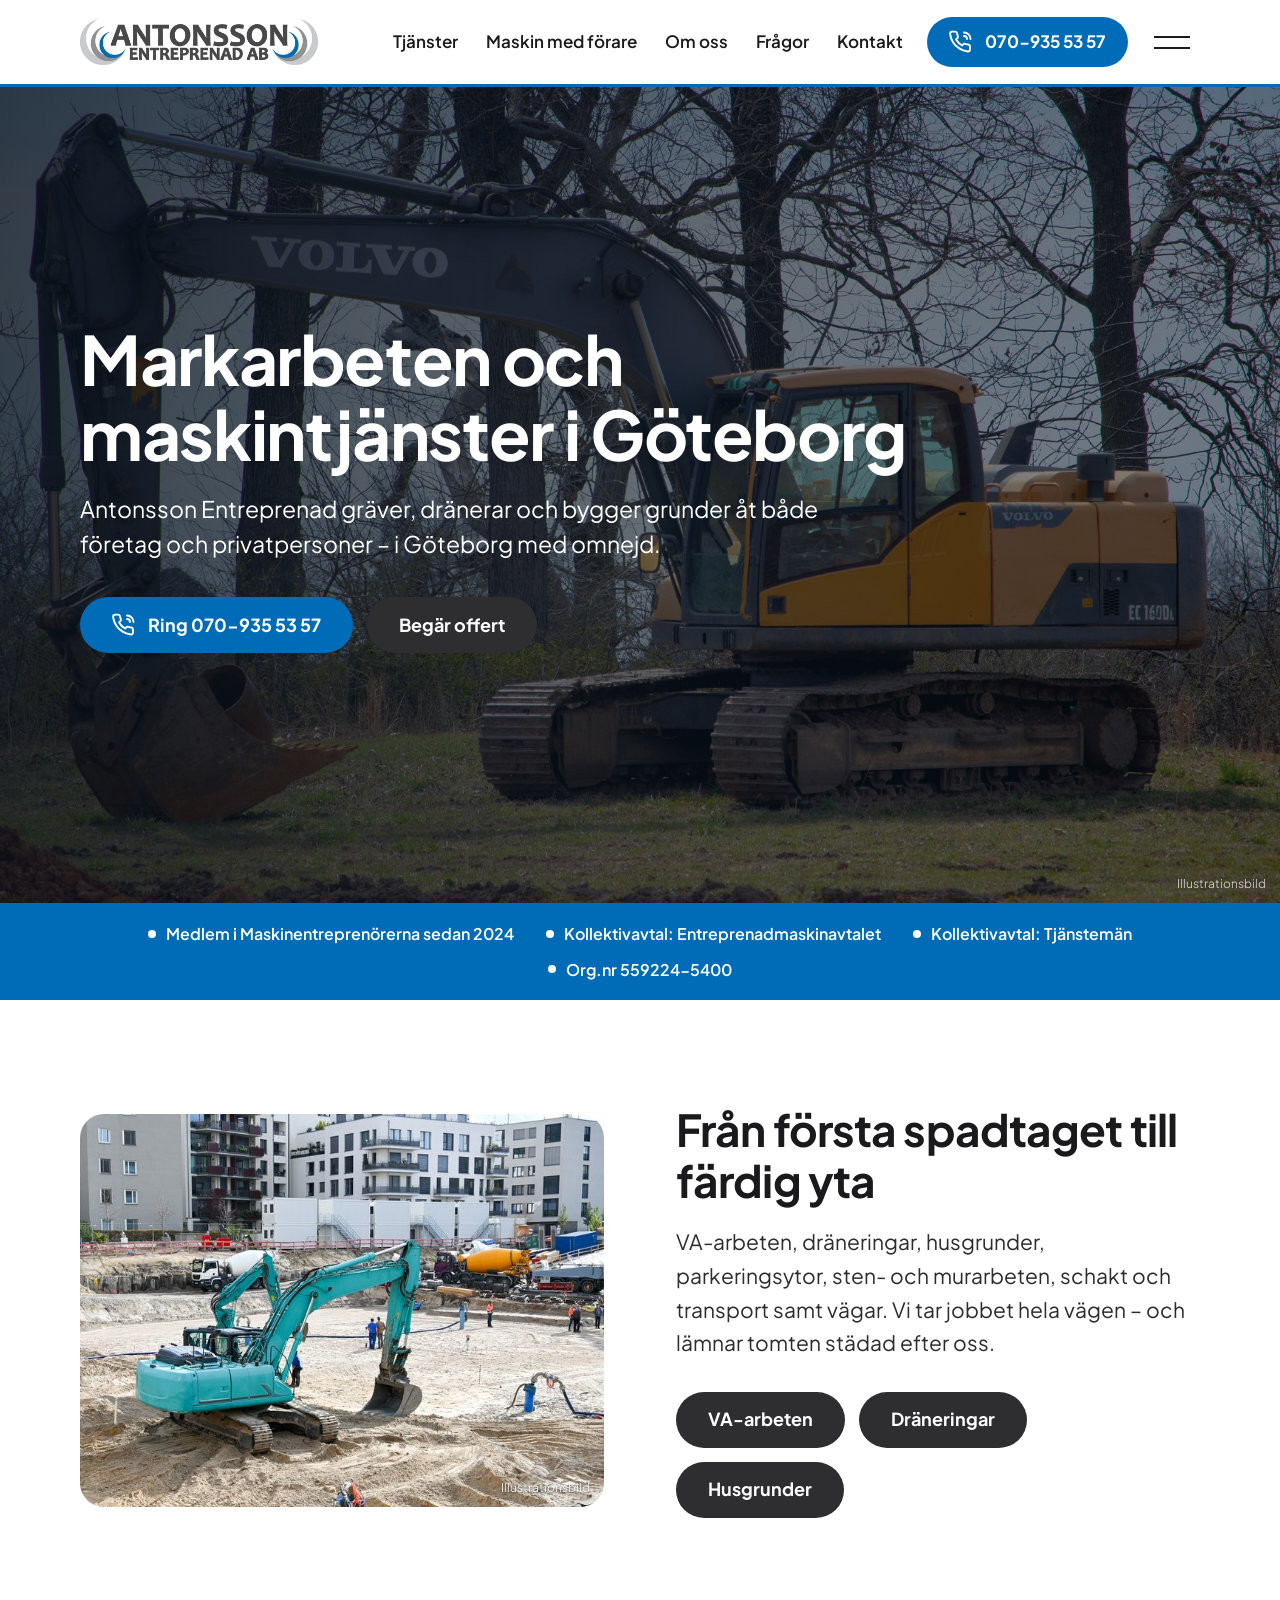
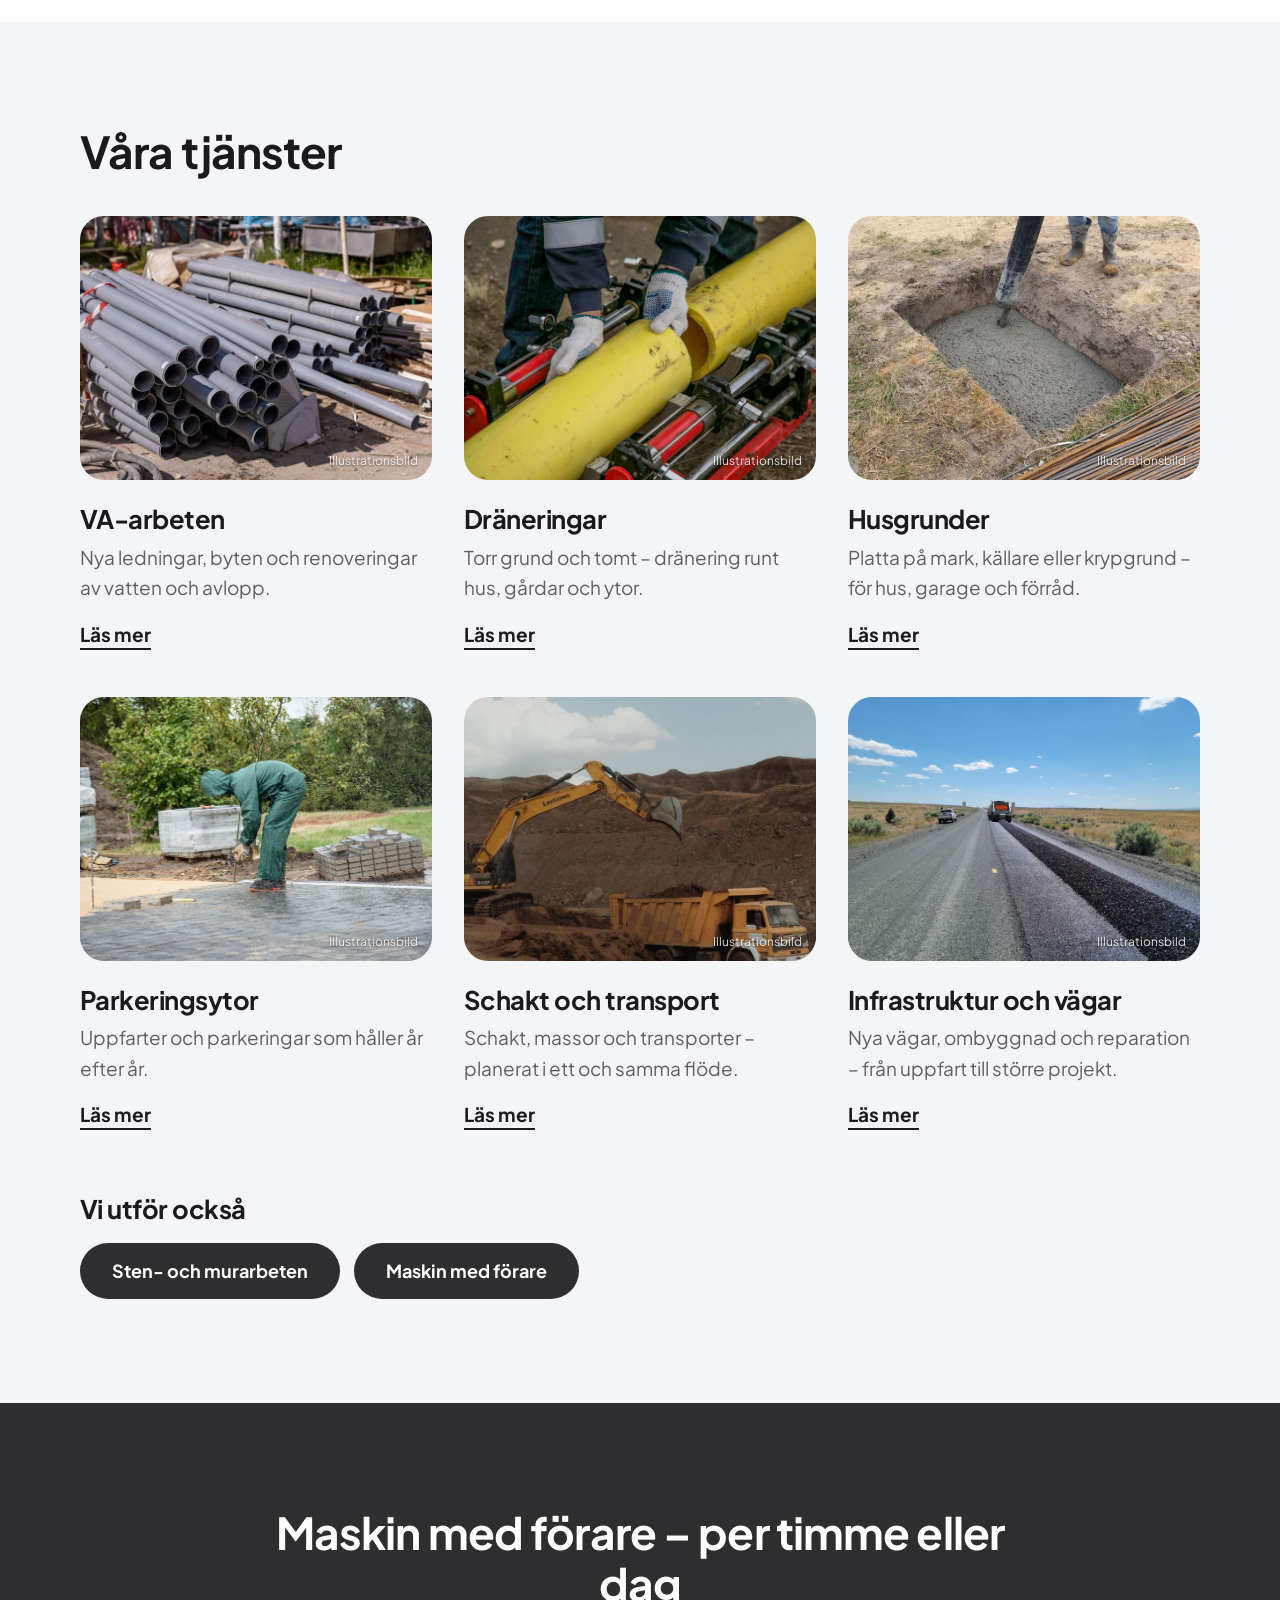
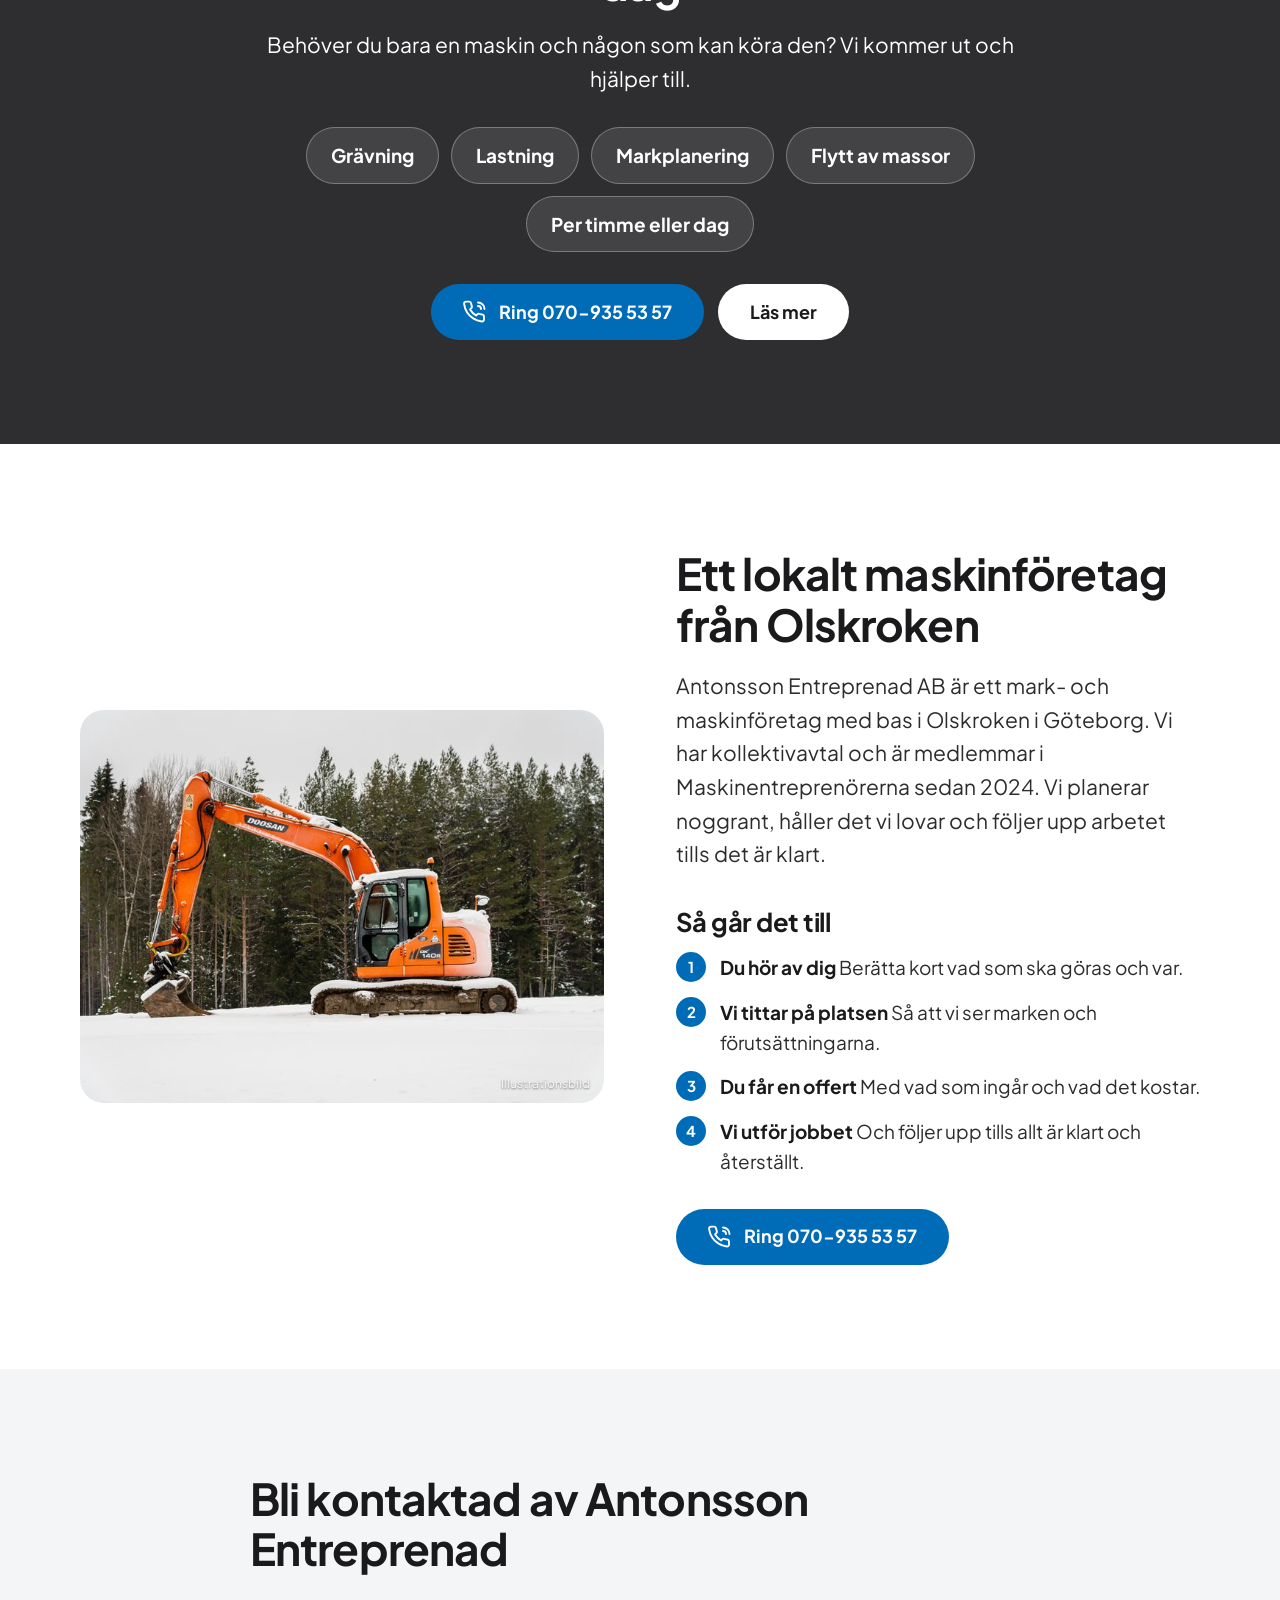
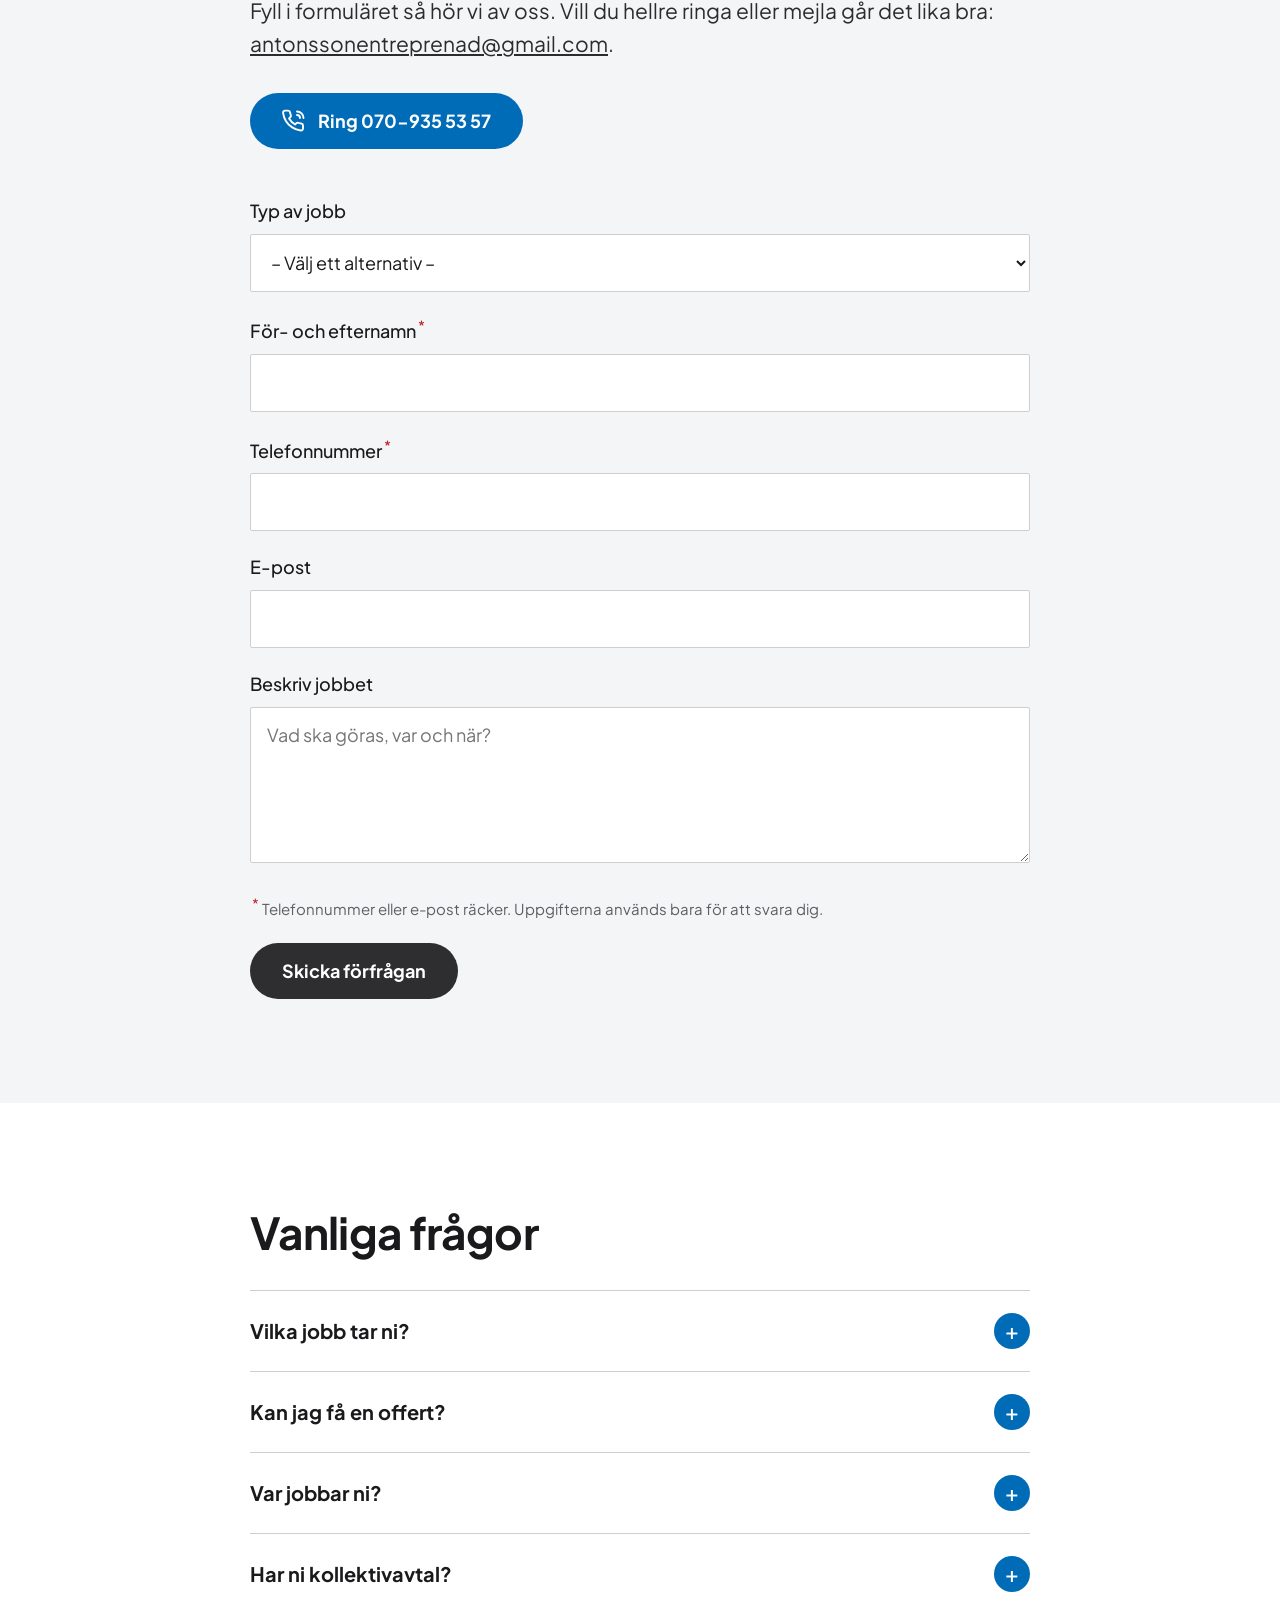
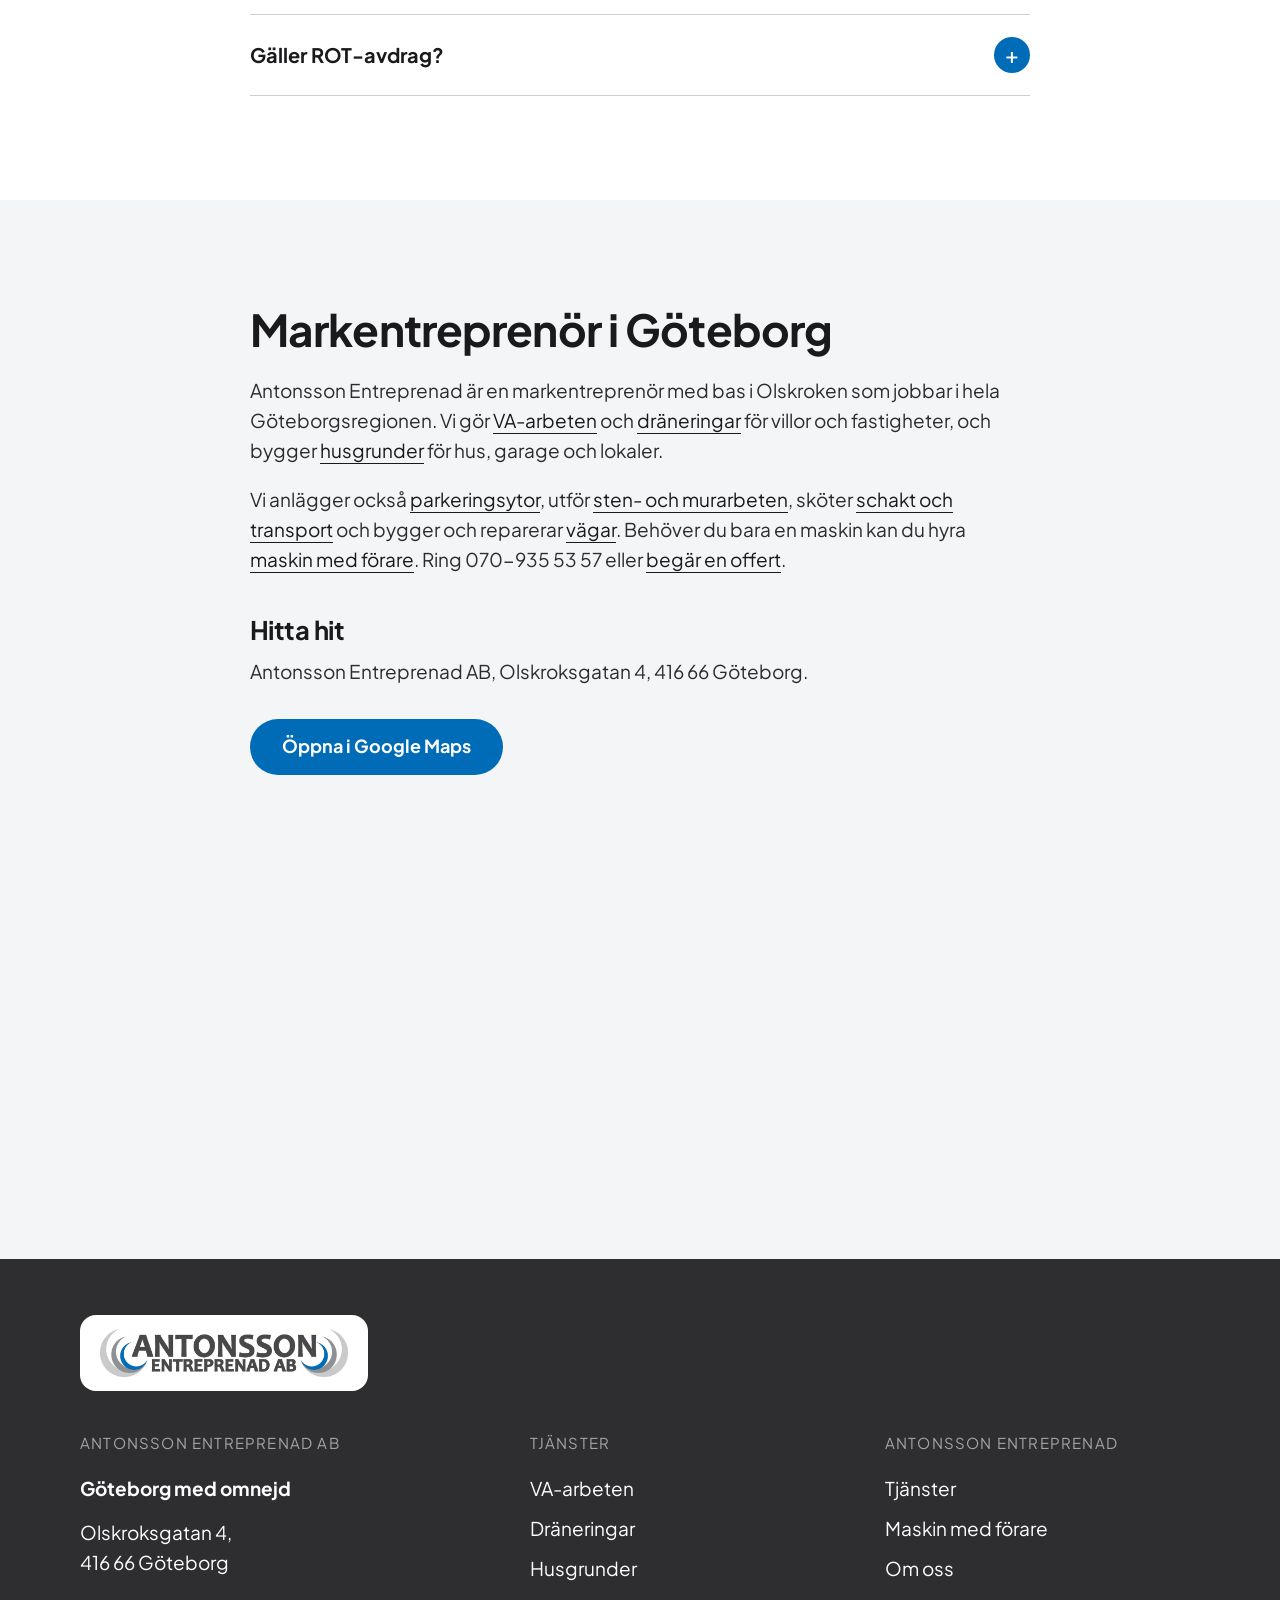
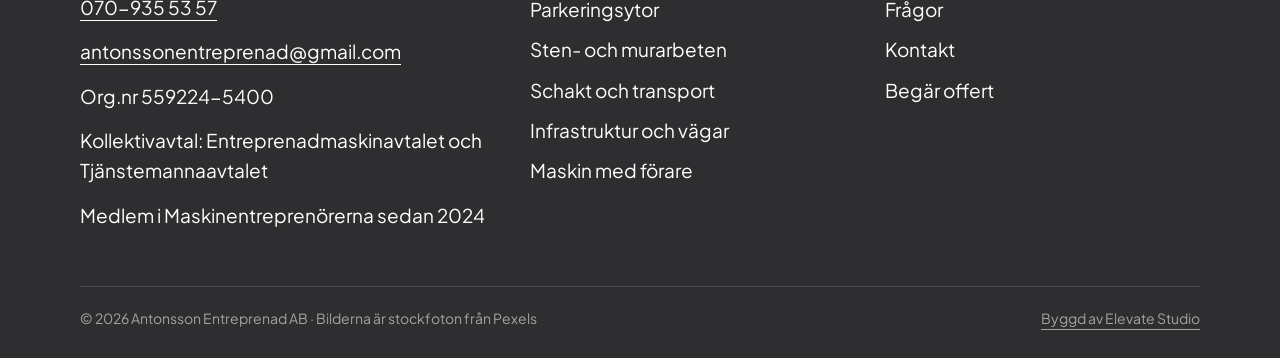
==== commit 170a9f37: "Revert to the previous look Undoes the redesign and the Wikimedia photos; the site is back to the ve" ====
--- a/docs/index.html
+++ b/docs/index.html
@@ -14,8 +14,8 @@
 <meta property="og:image" content="https://elevatestudio018.github.io/Antonsson/img/hero-grav.jpg">
 <meta name="theme-color" content="#ffffff">
 <link rel="preconnect" href="https://fonts.googleapis.com"><link rel="preconnect" href="https://fonts.gstatic.com" crossorigin>
-<link rel="stylesheet" href="https://fonts.googleapis.com/css2?family=Barlow+Condensed:wght@600;700&family=Barlow:wght@400;500;600;700&display=swap">
-<link rel="stylesheet" href="assets/site.css?v=6695b9f1">
+<link rel="stylesheet" href="https://fonts.googleapis.com/css2?family=Plus+Jakarta+Sans:wght@400;500;600;700;800&display=swap">
+<link rel="stylesheet" href="assets/site.css?v=e6245322">
 <link rel="icon" href="img/favicon.svg" type="image/svg+xml">
 <script type="application/ld+json">{"@context": "https://schema.org", "@type": "GeneralContractor", "name": "Antonsson Entreprenad AB", "url": "https://elevatestudio018.github.io/Antonsson/", "telephone": "+46709355357", "email": "antonssonentreprenad@gmail.com", "image": "https://elevatestudio018.github.io/Antonsson/img/hero-grav.jpg", "taxID": "559224-5400", "address": {"@type": "PostalAddress", "streetAddress": "Olskroksgatan 4", "postalCode": "41666", "addressLocality": "Göteborg", "addressCountry": "SE"}, "areaServed": [{"@type": "City", "name": "Göteborg"}], "logo": "https://elevatestudio018.github.io/Antonsson/img/logo.png", "memberOf": {"@type": "Organization", "name": "Maskinentreprenörerna"}}</script>
 </head>
@@ -38,94 +38,68 @@
   </nav>
 </header>
 <main id="main">
-<div id="top"></div>
-<section class="hero" aria-labelledby="hero-h">
-  <div class="hero-txt"><div class="hero-in">
-    <p class="kicker">Maskinentreprenör i Göteborg</p>
+<section class="hero" id="top" aria-labelledby="hero-h">
+  <div class="hero-ph"><img src="img/hero-grav.jpg" srcset="img/hero-grav-s.jpg 800w, img/hero-grav.jpg 1800w" sizes="100vw" alt="Grävmaskin på en arbetsplats" fetchpriority="high" decoding="async" style="object-position:60% 50%"></div>
+  <div class="wrap hero-in">
     <h1 id="hero-h">Markarbeten och maskintjänster i Göteborg</h1>
-    <p class="hero-lead">Antonsson Entreprenad gräver, dränerar och bygger grunder åt både företag och privatpersoner – i Göteborg med omnejd.</p>
-    <div class="btns"><a class="pill pill-accent " href="tel:+46709355357"><svg class="pi" viewBox="0 0 24 24" fill="none" stroke="currentColor" stroke-width="1.9" stroke-linecap="round" stroke-linejoin="round" aria-hidden="true"><path d="M21 16.5v3a2 2 0 0 1-2.2 2 19.8 19.8 0 0 1-8.6-3.1 19.5 19.5 0 0 1-6-6A19.8 19.8 0 0 1 1.1 3.8 2 2 0 0 1 3.1 1.6h3a2 2 0 0 1 2 1.7c.1 1 .4 1.9.7 2.8a2 2 0 0 1-.5 2.1L7.1 9.5a16 16 0 0 0 6 6l1.3-1.3a2 2 0 0 1 2.1-.4c.9.3 1.8.6 2.8.7a2 2 0 0 1 1.7 2z"/><path d="M15 2.5a6.5 6.5 0 0 1 6.5 6.5M15 6a3 3 0 0 1 3 3"/></svg><span>Ring 070-935 53 57</span></a><a class="pill pill-line" href="#offert">Begär offert</a></div>
-    <ul class="hero-facts"><li><b>2024</b><span>Medlem i Maskinentreprenörerna</span></li><li><b>Kollektivavtal</b><span>Entreprenadmaskin & Tjänstemän</span></li><li><b>Olskroken</b><span>Bas mitt i Göteborg</span></li></ul>
-  </div></div>
-  <figure class="hero-ph"><img src="img/hero-grav.jpg" srcset="img/hero-grav-s.jpg 800w, img/hero-grav.jpg 1800w" sizes="(min-width: 960px) 50vw, 100vw" alt="Grävmaskiner och grushögar vid ett vägbygge i svensk skog" fetchpriority="high" decoding="async" style="object-position:40% 50%"><figcaption><a href="https://commons.wikimedia.org/wiki/File:Excavators_RV68_02.jpg" target="_blank" rel="noopener">Foto: Calle Eklund/V-wolf, CC BY 3.0</a></figcaption></figure>
+    <p>Antonsson Entreprenad gräver, dränerar och bygger grunder åt både företag och privatpersoner – i Göteborg med omnejd.</p>
+    <div class="btns"><a class="pill pill-accent " href="tel:+46709355357"><svg class="pi" viewBox="0 0 24 24" fill="none" stroke="currentColor" stroke-width="1.9" stroke-linecap="round" stroke-linejoin="round" aria-hidden="true"><path d="M21 16.5v3a2 2 0 0 1-2.2 2 19.8 19.8 0 0 1-8.6-3.1 19.5 19.5 0 0 1-6-6A19.8 19.8 0 0 1 1.1 3.8 2 2 0 0 1 3.1 1.6h3a2 2 0 0 1 2 1.7c.1 1 .4 1.9.7 2.8a2 2 0 0 1-.5 2.1L7.1 9.5a16 16 0 0 0 6 6l1.3-1.3a2 2 0 0 1 2.1-.4c.9.3 1.8.6 2.8.7a2 2 0 0 1 1.7 2z"/><path d="M15 2.5a6.5 6.5 0 0 1 6.5 6.5M15 6a3 3 0 0 1 3 3"/></svg><span>Ring 070-935 53 57</span></a><a class="pill pill-dark" href="#offert">Begär offert</a></div>
+  </div>
+  <span class="hero-note">Illustrationsbild</span>
 </section>
 
-<section class="sec" id="tjanster" aria-labelledby="tj-h">
+<section class="trust" aria-label="Om företaget">
+  <div class="wrap"><ul><li>Medlem i Maskinentreprenörerna sedan 2024</li><li>Kollektivavtal: Entreprenadmaskinavtalet</li><li>Kollektivavtal: Tjänstemän</li><li>Org.nr 559224-5400</li></ul></div>
+</section>
+
+<section class="sec" aria-labelledby="intro-h">
+  <div class="wrap split">
+    <figure class="ph"><img src="img/intro.jpg" srcset="img/intro-s.jpg 800w, img/intro.jpg 1800w" sizes="(min-width: 960px) 50vw, 100vw" alt="Grävmaskin på en byggarbetsplats i stan" loading="lazy" decoding="async" style="object-position:50% 50%"><figcaption>Illustrationsbild</figcaption></figure>
+    <div>
+      <h2 id="intro-h">Från första spadtaget till färdig yta</h2>
+      <p class="lead">VA-arbeten, dräneringar, husgrunder, parkeringsytor, sten- och murarbeten, schakt och transport samt vägar. Vi tar jobbet hela vägen – och lämnar tomten städad efter oss.</p>
+      <div class="btns"><a class="pill pill-dark" href="tjanst-va-arbeten.html">VA-arbeten</a> <a class="pill pill-dark" href="tjanst-draneringar.html">Dräneringar</a> <a class="pill pill-dark" href="tjanst-husgrunder.html">Husgrunder</a></div>
+    </div>
+  </div>
+</section>
+
+<section class="sec tint" id="tjanster" aria-labelledby="tj-h">
   <div class="wrap">
-    <div class="sec-head">
-      <div><p class="kicker">Tjänster</p><h2 id="tj-h">Det här gör vi</h2></div>
-      <p class="lead">Sex vanliga markjobb – och fler under ”Vi utför också”. Klicka på en tjänst för att läsa mer.</p>
-    </div>
-    <ul class="cards"><li class="card"><a href="tjanst-va-arbeten.html"><div class="card-ph"><img src="img/va.jpg" srcset="img/va-s.jpg 800w, img/va.jpg 1800w" sizes="(min-width: 960px) 33vw, 100vw" alt="Nya vattenledningar läggs i ett öppet schakt vid Norsborg" loading="lazy" decoding="async" style="object-position:50% 50%"><span class="num">01</span></div><div class="card-body"><h3>VA-arbeten</h3><p>Nya ledningar, byten och renoveringar av vatten och avlopp.</p><span class="more">Läs mer <span aria-hidden="true">→</span></span></div></a></li><li class="card"><a href="tjanst-draneringar.html"><div class="card-ph"><img src="img/dranering.jpg" srcset="img/dranering-s.jpg 800w, img/dranering.jpg 1800w" sizes="(min-width: 960px) 33vw, 100vw" alt="Gult rör monteras med hydraulverktyg" loading="lazy" decoding="async" style="object-position:50% 60%"><span class="num">02</span></div><div class="card-body"><h3>Dräneringar</h3><p>Torr grund och tomt – dränering runt hus, gårdar och ytor.</p><span class="more">Läs mer <span aria-hidden="true">→</span></span></div></a></li><li class="card"><a href="tjanst-husgrunder.html"><div class="card-ph"><img src="img/husgrund.jpg" srcset="img/husgrund-s.jpg 800w, img/husgrund.jpg 1800w" sizes="(min-width: 960px) 33vw, 100vw" alt="Betong gjuts i en grundgrop med armering bredvid" loading="lazy" decoding="async" style="object-position:50% 50%"><span class="num">03</span></div><div class="card-body"><h3>Husgrunder</h3><p>Platta på mark, källare eller krypgrund – för hus, garage och förråd.</p><span class="more">Läs mer <span aria-hidden="true">→</span></span></div></a></li><li class="card"><a href="tjanst-parkeringsytor.html"><div class="card-ph"><img src="img/parkering.jpg" srcset="img/parkering-s.jpg 800w, img/parkering.jpg 1800w" sizes="(min-width: 960px) 33vw, 100vw" alt="Arbetare lägger marksten på en ny yta" loading="lazy" decoding="async" style="object-position:50% 55%"><span class="num">04</span></div><div class="card-body"><h3>Parkeringsytor</h3><p>Uppfarter och parkeringar som håller år efter år.</p><span class="more">Läs mer <span aria-hidden="true">→</span></span></div></a></li><li class="card"><a href="tjanst-schakt-och-transport.html"><div class="card-ph"><img src="img/schakt.jpg" srcset="img/schakt-s.jpg 800w, img/schakt.jpg 1800w" sizes="(min-width: 960px) 33vw, 100vw" alt="Grävmaskin lastar massor på en dumper" loading="lazy" decoding="async" style="object-position:50% 50%"><span class="num">05</span></div><div class="card-body"><h3>Schakt och transport</h3><p>Schakt, massor och transporter – planerat i ett och samma flöde.</p><span class="more">Läs mer <span aria-hidden="true">→</span></span></div></a></li><li class="card"><a href="tjanst-infrastruktur.html"><div class="card-ph"><img src="img/infrastruktur.jpg" srcset="img/infrastruktur-s.jpg 800w, img/infrastruktur.jpg 1800w" sizes="(min-width: 960px) 33vw, 100vw" alt="Väg under byggnation med nytt asfaltslager" loading="lazy" decoding="async" style="object-position:50% 60%"><span class="num">06</span></div><div class="card-body"><h3>Infrastruktur och vägar</h3><p>Nya vägar, ombyggnad och reparation – från uppfart till större projekt.</p><span class="more">Läs mer <span aria-hidden="true">→</span></span></div></a></li></ul>
+    <h2 id="tj-h">Våra tjänster</h2>
+    <ul class="cards"><li class="card"><a href="tjanst-va-arbeten.html"><figure class="ph"><img src="img/va.jpg" srcset="img/va-s.jpg 800w, img/va.jpg 1800w" sizes="(min-width: 960px) 33vw, 100vw" alt="Grå avloppsrör staplade på en byggarbetsplats" loading="lazy" decoding="async" style="object-position:50% 50%"><figcaption>Illustrationsbild</figcaption></figure><h3>VA-arbeten</h3><p>Nya ledningar, byten och renoveringar av vatten och avlopp.</p><span class="more">Läs mer</span></a></li><li class="card"><a href="tjanst-draneringar.html"><figure class="ph"><img src="img/dranering.jpg" srcset="img/dranering-s.jpg 800w, img/dranering.jpg 1800w" sizes="(min-width: 960px) 33vw, 100vw" alt="Gult rör monteras med hydraulverktyg" loading="lazy" decoding="async" style="object-position:50% 50%"><figcaption>Illustrationsbild</figcaption></figure><h3>Dräneringar</h3><p>Torr grund och tomt – dränering runt hus, gårdar och ytor.</p><span class="more">Läs mer</span></a></li><li class="card"><a href="tjanst-husgrunder.html"><figure class="ph"><img src="img/husgrund.jpg" srcset="img/husgrund-s.jpg 800w, img/husgrund.jpg 1800w" sizes="(min-width: 960px) 33vw, 100vw" alt="Betong gjuts i en grundgrop med armering bredvid" loading="lazy" decoding="async" style="object-position:50% 50%"><figcaption>Illustrationsbild</figcaption></figure><h3>Husgrunder</h3><p>Platta på mark, källare eller krypgrund – för hus, garage och förråd.</p><span class="more">Läs mer</span></a></li><li class="card"><a href="tjanst-parkeringsytor.html"><figure class="ph"><img src="img/parkering.jpg" srcset="img/parkering-s.jpg 800w, img/parkering.jpg 1800w" sizes="(min-width: 960px) 33vw, 100vw" alt="Arbetare lägger marksten på en ny yta" loading="lazy" decoding="async" style="object-position:50% 55%"><figcaption>Illustrationsbild</figcaption></figure><h3>Parkeringsytor</h3><p>Uppfarter och parkeringar som håller år efter år.</p><span class="more">Läs mer</span></a></li><li class="card"><a href="tjanst-schakt-och-transport.html"><figure class="ph"><img src="img/schakt.jpg" srcset="img/schakt-s.jpg 800w, img/schakt.jpg 1800w" sizes="(min-width: 960px) 33vw, 100vw" alt="Grävmaskin lastar massor på en dumper" loading="lazy" decoding="async" style="object-position:50% 50%"><figcaption>Illustrationsbild</figcaption></figure><h3>Schakt och transport</h3><p>Schakt, massor och transporter – planerat i ett och samma flöde.</p><span class="more">Läs mer</span></a></li><li class="card"><a href="tjanst-infrastruktur.html"><figure class="ph"><img src="img/infrastruktur.jpg" srcset="img/infrastruktur-s.jpg 800w, img/infrastruktur.jpg 1800w" sizes="(min-width: 960px) 33vw, 100vw" alt="Väg under byggnation med nytt asfaltslager" loading="lazy" decoding="async" style="object-position:50% 60%"><figcaption>Illustrationsbild</figcaption></figure><h3>Infrastruktur och vägar</h3><p>Nya vägar, ombyggnad och reparation – från uppfart till större projekt.</p><span class="more">Läs mer</span></a></li></ul>
     <h3 class="also-h">Vi utför också</h3>
     <div class="btns"><a class="pill pill-dark" href="tjanst-sten-och-murarbeten.html">Sten- och murarbeten</a><a class="pill pill-dark" href="tjanst-maskin-med-forare.html">Maskin med förare</a></div>
   </div>
 </section>
 
-<section class="sec tint" aria-labelledby="intro-h">
-  <div class="wrap split">
-    <div>
-      <p class="kicker">Hela vägen</p>
-      <h2 id="intro-h">Från första spadtaget till färdig yta</h2>
-      <p class="lead">VA-arbeten, dräneringar, husgrunder, parkeringsytor, sten- och murarbeten, schakt och transport samt vägar. Vi tar jobbet hela vägen – och lämnar tomten städad efter oss.</p>
-      <div class="btns"><a class="pill pill-dark" href="tjanst-va-arbeten.html">VA-arbeten</a> <a class="pill pill-dark" href="tjanst-draneringar.html">Dräneringar</a> <a class="pill pill-dark" href="tjanst-husgrunder.html">Husgrunder</a></div>
-    </div>
-    <figure class="ph"><img src="img/intro.jpg" srcset="img/intro-s.jpg 800w, img/intro.jpg 1800w" sizes="(min-width: 960px) 50vw, 100vw" alt="Västlänken vid Almedal, Göteborg" loading="lazy" decoding="async" style="object-position:50% 50%"><figcaption><a href="https://commons.wikimedia.org/wiki/File:Bygget_av_V%C3%A4stl%C3%A4nken_vid_Almedal_01.jpg" target="_blank" rel="noopener">Foto: Mattias Blomgren, CC BY-SA 4.0</a></figcaption></figure>
-  </div>
-</section>
-
 <section class="sec band" id="maskin" aria-labelledby="ut-h">
-  <div class="wrap split">
-    <figure class="ph"><img src="img/uthyrning.jpg" srcset="img/uthyrning-s.jpg 800w, img/uthyrning.jpg 1800w" sizes="(min-width: 960px) 50vw, 100vw" alt="Svensktillverkad Åkerman-grävmaskin på en arbetsplats" loading="lazy" decoding="async" style="object-position:50% 50%"><figcaption><a href="https://www.pexels.com/photo/95687/" target="_blank" rel="noopener">Foto: Pexels</a></figcaption></figure>
-    <div>
-      <p class="kicker">Maskin med förare</p>
-      <h2 id="ut-h">Per timme eller per dag</h2>
-      <p class="lead">Behöver du bara en maskin och någon som kan köra den? Vi kommer ut och hjälper till.</p>
-      <ul class="machines"><li>Grävning</li><li>Lastning</li><li>Markplanering</li><li>Flytt av massor</li><li>Per timme eller dag</li></ul>
-      <div class="btns"><a class="pill pill-accent " href="tel:+46709355357"><svg class="pi" viewBox="0 0 24 24" fill="none" stroke="currentColor" stroke-width="1.9" stroke-linecap="round" stroke-linejoin="round" aria-hidden="true"><path d="M21 16.5v3a2 2 0 0 1-2.2 2 19.8 19.8 0 0 1-8.6-3.1 19.5 19.5 0 0 1-6-6A19.8 19.8 0 0 1 1.1 3.8 2 2 0 0 1 3.1 1.6h3a2 2 0 0 1 2 1.7c.1 1 .4 1.9.7 2.8a2 2 0 0 1-.5 2.1L7.1 9.5a16 16 0 0 0 6 6l1.3-1.3a2 2 0 0 1 2.1-.4c.9.3 1.8.6 2.8.7a2 2 0 0 1 1.7 2z"/><path d="M15 2.5a6.5 6.5 0 0 1 6.5 6.5M15 6a3 3 0 0 1 3 3"/></svg><span>Ring 070-935 53 57</span></a><a class="pill pill-light" href="tjanst-maskin-med-forare.html">Läs mer</a></div>
-    </div>
+  <div class="wrap narrow center">
+    <h2 id="ut-h">Maskin med förare – per timme eller dag</h2>
+    <p class="lead">Behöver du bara en maskin och någon som kan köra den? Vi kommer ut och hjälper till.</p>
+    <ul class="machines"><li>Grävning</li><li>Lastning</li><li>Markplanering</li><li>Flytt av massor</li><li>Per timme eller dag</li></ul>
+    <div class="btns"><a class="pill pill-accent " href="tel:+46709355357"><svg class="pi" viewBox="0 0 24 24" fill="none" stroke="currentColor" stroke-width="1.9" stroke-linecap="round" stroke-linejoin="round" aria-hidden="true"><path d="M21 16.5v3a2 2 0 0 1-2.2 2 19.8 19.8 0 0 1-8.6-3.1 19.5 19.5 0 0 1-6-6A19.8 19.8 0 0 1 1.1 3.8 2 2 0 0 1 3.1 1.6h3a2 2 0 0 1 2 1.7c.1 1 .4 1.9.7 2.8a2 2 0 0 1-.5 2.1L7.1 9.5a16 16 0 0 0 6 6l1.3-1.3a2 2 0 0 1 2.1-.4c.9.3 1.8.6 2.8.7a2 2 0 0 1 1.7 2z"/><path d="M15 2.5a6.5 6.5 0 0 1 6.5 6.5M15 6a3 3 0 0 1 3 3"/></svg><span>Ring 070-935 53 57</span></a><a class="pill pill-light" href="tjanst-maskin-med-forare.html">Läs mer</a></div>
   </div>
 </section>
 
 <section class="sec" id="om-oss" aria-labelledby="om-h">
   <div class="wrap split">
+    <figure class="ph"><img src="img/om-oss.jpg" srcset="img/om-oss-s.jpg 800w, img/om-oss.jpg 1800w" sizes="(min-width: 960px) 50vw, 100vw" alt="Grävmaskin i snö framför granskog" loading="lazy" decoding="async" style="object-position:50% 50%"><figcaption>Illustrationsbild</figcaption></figure>
     <div>
-      <p class="kicker">Om oss</p>
       <h2 id="om-h">Ett lokalt maskinföretag från Olskroken</h2>
       <p class="lead">Antonsson Entreprenad AB är ett mark- och maskinföretag med bas i Olskroken i Göteborg. Vi har kollektivavtal och är medlemmar i Maskinentreprenörerna sedan 2024. Vi planerar noggrant, håller det vi lovar och följer upp arbetet tills det är klart.</p>
       <h3>Så går det till</h3>
       <ol class="steps"><li><b>Du hör av dig</b> Berätta kort vad som ska göras och var.</li><li><b>Vi tittar på platsen</b> Så att vi ser marken och förutsättningarna.</li><li><b>Du får en offert</b> Med vad som ingår och vad det kostar.</li><li><b>Vi utför jobbet</b> Och följer upp tills allt är klart och återställt.</li></ol>
       <div class="btns"><a class="pill pill-accent " href="tel:+46709355357"><svg class="pi" viewBox="0 0 24 24" fill="none" stroke="currentColor" stroke-width="1.9" stroke-linecap="round" stroke-linejoin="round" aria-hidden="true"><path d="M21 16.5v3a2 2 0 0 1-2.2 2 19.8 19.8 0 0 1-8.6-3.1 19.5 19.5 0 0 1-6-6A19.8 19.8 0 0 1 1.1 3.8 2 2 0 0 1 3.1 1.6h3a2 2 0 0 1 2 1.7c.1 1 .4 1.9.7 2.8a2 2 0 0 1-.5 2.1L7.1 9.5a16 16 0 0 0 6 6l1.3-1.3a2 2 0 0 1 2.1-.4c.9.3 1.8.6 2.8.7a2 2 0 0 1 1.7 2z"/><path d="M15 2.5a6.5 6.5 0 0 1 6.5 6.5M15 6a3 3 0 0 1 3 3"/></svg><span>Ring 070-935 53 57</span></a></div>
     </div>
-    <figure class="ph"><img src="img/om-oss.jpg" srcset="img/om-oss-s.jpg 800w, img/om-oss.jpg 1800w" sizes="(min-width: 960px) 50vw, 100vw" alt="Grävmaskin vid ett rött trähus på västkusten" loading="lazy" decoding="async" style="object-position:50% 50%"><figcaption><a href="https://commons.wikimedia.org/wiki/File:Digger_outside_a_house_in_Brodalen.jpg" target="_blank" rel="noopener">Foto: W.carter, CC BY-SA 4.0</a></figcaption></figure>
   </div>
 </section>
 
-<section class="sec tint" id="fragor" aria-labelledby="fq-h">
+<section class="sec tint" id="kontakt" aria-labelledby="kt-h">
   <div class="wrap narrow">
-    <p class="kicker">Frågor och svar</p>
-    <h2 id="fq-h">Vanliga frågor</h2>
-    <div class="faq"><details><summary>Vilka jobb tar ni?</summary><p>Mark- och anläggningsarbeten: VA, dräneringar, husgrunder, parkeringsytor, sten- och murarbeten, schakt och transport samt vägar. Du kan också hyra maskin med förare.</p></details><details><summary>Kan jag få en offert?</summary><p>Ja. Fyll i <a href="#offert">formuläret</a>, ring <a href="tel:+46709355357">070-935 53 57</a> eller mejla <a href="mailto:antonssonentreprenad@gmail.com">antonssonentreprenad@gmail.com</a>. Oftast tittar vi på platsen innan vi ger ett pris.</p></details><details><summary>Var jobbar ni?</summary><p>Vi utgår från Olskroken i Göteborg och jobbar i Göteborg med omnejd. Ligger jobbet längre bort, säg var, så svarar vi om vi kan ta det.</p></details><details><summary>Har ni kollektivavtal?</summary><p>Ja, vi har kollektivavtal – Entreprenadmaskinavtalet och Tjänstemannaavtalet – och är medlemmar i Maskinentreprenörerna sedan 2024.</p></details><details><summary>Gäller ROT-avdrag?</summary><p>ROT-avdraget kan gälla arbetskostnaden för till exempel dränering och VA vid ditt hus. Vi går igenom vad som gäller för ditt jobb i offerten.</p></details></div>
-  </div>
-</section>
-
-<section class="sec" id="kontakt" aria-labelledby="kt-h">
-  <div class="wrap contact">
-    <aside class="contact-card">
-      <p class="kicker">Kontakt</p>
-      <h2 id="kt-h">Prata med Antonsson Entreprenad</h2>
-      <p>Fyll i formuläret så hör vi av oss – eller ring direkt.</p>
-      <dl>
-        <dt>Telefon</dt><dd><a href="tel:+46709355357">070-935 53 57</a></dd>
-        <dt>E-post</dt><dd><a href="mailto:antonssonentreprenad@gmail.com">antonssonentreprenad@gmail.com</a></dd>
-        <dt>Adress</dt><dd>Olskroksgatan 4<br>416 66 Göteborg</dd>
-        <dt>Org.nr</dt><dd>559224-5400</dd>
-      </dl>
-      <div class="btns"><a class="pill pill-accent " href="tel:+46709355357"><svg class="pi" viewBox="0 0 24 24" fill="none" stroke="currentColor" stroke-width="1.9" stroke-linecap="round" stroke-linejoin="round" aria-hidden="true"><path d="M21 16.5v3a2 2 0 0 1-2.2 2 19.8 19.8 0 0 1-8.6-3.1 19.5 19.5 0 0 1-6-6A19.8 19.8 0 0 1 1.1 3.8 2 2 0 0 1 3.1 1.6h3a2 2 0 0 1 2 1.7c.1 1 .4 1.9.7 2.8a2 2 0 0 1-.5 2.1L7.1 9.5a16 16 0 0 0 6 6l1.3-1.3a2 2 0 0 1 2.1-.4c.9.3 1.8.6 2.8.7a2 2 0 0 1 1.7 2z"/><path d="M15 2.5a6.5 6.5 0 0 1 6.5 6.5M15 6a3 3 0 0 1 3 3"/></svg><span>Ring 070-935 53 57</span></a></div>
-    </aside>
-    <div id="offert">
-      <h3>Begär offert</h3>
-      <form class="form" id="qform" novalidate data-endpoint="https://formsubmit.co/ajax/elevate.studio018@gmail.com">
+    <h2 id="kt-h">Bli kontaktad av Antonsson Entreprenad</h2>
+    <p class="lead">Fyll i formuläret så hör vi av oss. Vill du hellre ringa eller mejla går det lika bra: <a href="mailto:antonssonentreprenad@gmail.com">antonssonentreprenad@gmail.com</a>.</p>
+    <div class="btns"><a class="pill pill-accent " href="tel:+46709355357"><svg class="pi" viewBox="0 0 24 24" fill="none" stroke="currentColor" stroke-width="1.9" stroke-linecap="round" stroke-linejoin="round" aria-hidden="true"><path d="M21 16.5v3a2 2 0 0 1-2.2 2 19.8 19.8 0 0 1-8.6-3.1 19.5 19.5 0 0 1-6-6A19.8 19.8 0 0 1 1.1 3.8 2 2 0 0 1 3.1 1.6h3a2 2 0 0 1 2 1.7c.1 1 .4 1.9.7 2.8a2 2 0 0 1-.5 2.1L7.1 9.5a16 16 0 0 0 6 6l1.3-1.3a2 2 0 0 1 2.1-.4c.9.3 1.8.6 2.8.7a2 2 0 0 1 1.7 2z"/><path d="M15 2.5a6.5 6.5 0 0 1 6.5 6.5M15 6a3 3 0 0 1 3 3"/></svg><span>Ring 070-935 53 57</span></a></div>
+    <div id="offert"><form class="form" id="qform" novalidate data-endpoint="https://formsubmit.co/ajax/elevate.studio018@gmail.com">
   <p class="field"><label for="f-typ">Typ av jobb</label><select id="f-typ" name="Typ av jobb"><option value="">– Välj ett alternativ –</option><option>VA-arbeten</option><option>Dräneringar</option><option>Husgrunder</option><option>Parkeringsytor</option><option>Sten- och murarbeten</option><option>Schakt och transport</option><option>Infrastruktur och vägar</option><option>Maskin med förare</option><option>Annat</option></select></p>
   <p class="field"><label for="f-namn">För- och efternamn<span class="req" aria-hidden="true">*</span></label><input id="f-namn" name="Namn" autocomplete="name" required><span class="err" id="e-namn" hidden>Skriv ditt namn.</span></p>
   <p class="field"><label for="f-tel">Telefonnummer<span class="req" aria-hidden="true">*</span></label><input id="f-tel" name="Telefon" type="tel" autocomplete="tel"><span class="err" id="e-tel" hidden>Skriv telefonnummer eller e-post.</span></p>
@@ -140,8 +114,14 @@
   <p class="done-h">Tack! Vi har fått din förfrågan.</p>
   <p>Vi hör av oss så snart vi kan. Brådskar det, ring <a href="tel:+46709355357">070-935 53 57</a>.</p>
   <p><button class="link" type="button" id="qagain">Skicka en ny förfrågan</button></p>
-</div>
-    </div>
+</div></div>
+  </div>
+</section>
+
+<section class="sec" id="fragor" aria-labelledby="fq-h">
+  <div class="wrap narrow">
+    <h2 id="fq-h">Vanliga frågor</h2>
+    <div class="faq"><details><summary>Vilka jobb tar ni?</summary><p>Mark- och anläggningsarbeten: VA, dräneringar, husgrunder, parkeringsytor, sten- och murarbeten, schakt och transport samt vägar. Du kan också hyra maskin med förare.</p></details><details><summary>Kan jag få en offert?</summary><p>Ja. Fyll i <a href="#offert">formuläret</a>, ring <a href="tel:+46709355357">070-935 53 57</a> eller mejla <a href="mailto:antonssonentreprenad@gmail.com">antonssonentreprenad@gmail.com</a>. Oftast tittar vi på platsen innan vi ger ett pris.</p></details><details><summary>Var jobbar ni?</summary><p>Vi utgår från Olskroken i Göteborg och jobbar i Göteborg med omnejd. Ligger jobbet längre bort, säg var, så svarar vi om vi kan ta det.</p></details><details><summary>Har ni kollektivavtal?</summary><p>Ja, vi har kollektivavtal – Entreprenadmaskinavtalet och Tjänstemannaavtalet – och är medlemmar i Maskinentreprenörerna sedan 2024.</p></details><details><summary>Gäller ROT-avdrag?</summary><p>ROT-avdraget kan gälla arbetskostnaden för till exempel dränering och VA vid ditt hus. Vi går igenom vad som gäller för ditt jobb i offerten.</p></details></div>
   </div>
 </section>
 
@@ -178,7 +158,7 @@
       <div><p class="foot-h">Antonsson Entreprenad</p><ul><li><a href="#tjanster">Tjänster</a></li><li><a href="#maskin">Maskin med förare</a></li><li><a href="#om-oss">Om oss</a></li><li><a href="#fragor">Frågor</a></li><li><a href="#kontakt">Kontakt</a></li><li><a href="#offert">Begär offert</a></li></ul></div>
     </div>
     <div class="foot-end">
-      <span>© <span data-year>2026</span> Antonsson Entreprenad AB · <a href="bildkallor.html">Bildkällor</a></span>
+      <span>© <span data-year>2026</span> Antonsson Entreprenad AB · Bilderna är stockfoton från Pexels</span>
       <a href="https://elevatestudio.nu" target="_blank" rel="noopener">Byggd av Elevate Studio</a>
     </div>
   </div>
--- a/docs/assets/site.css
+++ b/docs/assets/site.css
@@ -1,6 +1,6 @@
-/* Antonsson Entreprenad AB. Built on the same generator as the Ohan site, with its own look: the colours of
-   Antonsson's logo (graphite and logo blue), Barlow with condensed uppercase headings, squarer buttons,
-   a split hero (text on graphite, photo beside it), numbered service cards and a two-column contact section. */
+/* Antonsson Entreprenad AB. Same UI as the Ohan site, with the colours of Antonsson's logo: a white header
+   carrying the logo, graphite (footer, secondary buttons), logo blue (every "Ring" button) and white.
+   Plus Jakarta Sans, large readable text, rounded photos, pill buttons, plain stacked sections. */
 
 :root {
   --dark: #2e2e30;
@@ -12,14 +12,12 @@
   --accent-2: #005a99;
   --accent-soft: #e6f0f8;
   --tint: #f3f5f7;
-  --line: #d3d6da;
+  --line: #cfcfcf;
   --white: #ffffff;
   --error: #c0262d;
-  --wrap: 1240px;
+  --wrap: 1200px;
   --head-h: 84px;
-  --r: 8px;
-  --font: "Barlow", "Helvetica Neue", Arial, sans-serif;
-  --font-h: "Barlow Condensed", "Arial Narrow", "Helvetica Neue", Arial, sans-serif;
+  --font: "Plus Jakarta Sans", "Helvetica Neue", Arial, sans-serif;
 }
 
 *, *::before, *::after { box-sizing: border-box; }
@@ -29,27 +27,22 @@
 [hidden] { display: none !important; }
 img { display: block; max-width: 100%; }
 a { color: inherit; }
-h1, h2, h3 { margin: 0; color: var(--ink); font-family: var(--font-h); font-weight: 700; letter-spacing: .005em; line-height: 1.05; }
-h1, h2 { text-transform: uppercase; }
-h2 { font-size: clamp(34px, 4vw, 52px); }
-h3 { font-size: clamp(24px, 2.2vw, 28px); }
+h1, h2, h3 { margin: 0; color: var(--ink); font-weight: 700; letter-spacing: -0.02em; line-height: 1.15; }
+h2 { font-size: clamp(30px, 3.6vw, 44px); }
+h3 { font-size: clamp(22px, 2vw, 26px); }
 p, figure, dl, dd { margin: 0; }
 ul, ol { margin: 0; padding: 0; list-style: none; }
 button { font: inherit; color: inherit; }
 :focus-visible { outline: 3px solid var(--accent); outline-offset: 3px; }
 .skip { position: absolute; left: 12px; top: -60px; z-index: 100; padding: 10px 16px; background: var(--dark); color: #fff; }
 .skip:focus { top: 12px; }
-.wrap { width: 100%; max-width: var(--wrap); margin-inline: auto; padding-inline: 20px; }
+.wrap { width: 100%; max-width: var(--wrap); margin-inline: auto; padding-inline: 24px; }
 @media (min-width: 700px) { .wrap { padding-inline: 40px; } }
-.narrow { max-width: 880px; }
+.narrow { max-width: 860px; }
 .center { text-align: center; }
 
-/* Small blue label above headings */
-.kicker { display: inline-flex; align-items: center; gap: 10px; margin-bottom: 14px; font-size: 15px; font-weight: 700; letter-spacing: .14em; text-transform: uppercase; color: var(--accent); }
-.kicker::before { content: ""; width: 28px; height: 3px; background: currentColor; }
-
-/* Buttons: squarer than the Ohan pills */
-.pill { display: inline-flex; align-items: center; justify-content: center; gap: 12px; min-height: 56px; padding: 14px 28px; border: 2px solid transparent; border-radius: var(--r); font: 700 18px/1.15 var(--font); text-decoration: none; cursor: pointer; transition: background-color .15s, border-color .15s, transform .1s; }
+/* Pill buttons and round call buttons */
+.pill { display: inline-flex; align-items: center; justify-content: center; gap: 12px; min-height: 56px; padding: 14px 32px; border: 0; border-radius: 999px; font: 700 18px/1.15 var(--font); text-decoration: none; cursor: pointer; transition: background-color .15s, transform .1s; }
 .pill:active { transform: scale(.98); }
 .pill .pi { width: 24px; height: 24px; flex: none; }
 .pill-accent { background: var(--accent); color: #fff; }
@@ -58,199 +51,176 @@
 .pill-dark:hover { background: var(--dark-2); }
 .pill-light { background: #fff; color: var(--ink); }
 .pill-light:hover { background: var(--accent-soft); }
-.pill-line { background: transparent; color: #fff; border-color: rgb(255 255 255 / .6); }
-.pill-line:hover { border-color: #fff; background: rgb(255 255 255 / .08); }
-.round { display: grid; place-items: center; width: 52px; height: 52px; border-radius: var(--r); }
+.round { display: grid; place-items: center; width: 56px; height: 56px; border-radius: 50%; }
 .round .pi { width: 26px; height: 26px; }
 .round-accent { background: var(--accent); color: #fff; }
-.btns { display: flex; flex-wrap: wrap; gap: 12px; margin-top: 32px; }
+.btns { display: flex; flex-wrap: wrap; gap: 14px; margin-top: 32px; }
 .center .btns { justify-content: center; }
 .link { background: none; border: 0; padding: 0; font-weight: 600; text-decoration: underline; text-underline-offset: 4px; cursor: pointer; }
 
 /* Logo: Antonsson's own logo; in the dark footer it sits on a white plate */
 .logo { display: inline-flex; align-items: center; min-width: 0; text-decoration: none; }
-.logo-img { width: auto; height: 36px; }
+.logo-img { width: auto; height: 38px; }
 @media (min-width: 700px) { .logo-img { height: 46px; } }
-.logo-plate { padding: 14px 20px; background: #fff; border-radius: var(--r); }
+.logo-plate { padding: 14px 20px; background: #fff; border-radius: 16px; }
 .foot .logo-img { height: 48px; }
 
-/* Header: white, with a blue line under it */
+/* Header: white, with a thin blue line under it */
 .head { position: sticky; top: 0; z-index: 40; background: #fff; color: var(--ink); border-bottom: 3px solid var(--accent); }
-.bar { display: flex; align-items: center; gap: 12px; height: var(--head-h); }
-.nav { display: none; margin-left: auto; gap: 30px; }
+.bar { display: flex; align-items: center; gap: 16px; height: var(--head-h); }
+.nav { display: none; margin-left: auto; gap: 28px; }
 .nav a { font-weight: 600; font-size: 17px; text-decoration: none; }
-.nav a:hover { color: var(--accent); }
-.head-call { display: none; min-height: 50px; padding: 10px 20px; font-size: 17px; }
-.head-round { margin-left: auto; flex: none; }
-.burger { display: grid; align-content: center; gap: 9px; width: 52px; height: 52px; flex: none; padding: 0 10px; border: 0; background: none; cursor: pointer; }
+.nav a:hover { text-decoration: underline; text-underline-offset: 6px; }
+.head-call { display: none; min-height: 50px; padding: 10px 22px; font-size: 17px; }
+.head-round { margin-left: auto; }
+.burger { display: grid; align-content: center; gap: 9px; width: 56px; height: 56px; padding: 0 10px; border: 0; background: none; cursor: pointer; }
 .burger span { display: block; height: 2px; background: var(--ink); transition: transform .2s; }
 .burger[aria-expanded="true"] span:first-child { transform: translateY(5.5px) rotate(45deg); }
 .burger[aria-expanded="true"] span:last-child { transform: translateY(-5.5px) rotate(-45deg); }
 .menu { position: absolute; left: 0; right: 0; top: calc(100% + 3px); background: #fff; box-shadow: 0 24px 40px rgb(0 0 0 / .18); max-height: calc(100svh - var(--head-h)); overflow-y: auto; }
 .menu .wrap { padding-top: 12px; padding-bottom: 32px; }
-.menu-main a { display: block; padding: 10px 0; font: 700 30px/1.1 var(--font-h); text-transform: uppercase; text-decoration: none; }
+.menu-main a { display: block; padding: 12px 0; font-size: 26px; font-weight: 700; text-decoration: none; }
 .menu-h { margin-top: 20px; font-size: 14px; letter-spacing: .1em; text-transform: uppercase; color: var(--muted); }
 .menu-svc a { display: block; padding: 7px 0; text-decoration: none; }
 .menu .pill { margin-top: 24px; }
+/* Hamburger menu on every screen size; on wide screens the call button stays in the bar and the menu opens in two columns */
 @media (min-width: 900px) {
   .head-call { display: inline-flex; margin-left: auto; }
   .head-round { display: none; }
   .menu .wrap { display: grid; grid-template-columns: 1fr 1fr; gap: 0 64px; padding-top: 32px; padding-bottom: 48px; }
   .menu-main { grid-row: span 3; }
-  .menu-main a { font-size: 36px; }
+  .menu-main a { font-size: 30px; }
   .menu-h { margin-top: 12px; }
   .menu .pill { justify-self: start; }
 }
-@media (min-width: 1150px) {
+/* Wide screens: the links are back in the bar, next to the call button and the hamburger */
+@media (min-width: 1100px) {
   .nav { display: flex; }
   .head-call { margin-left: 8px; }
 }
 
-/* Hero: text on graphite to the left, the photo to the right; photo on top on phones */
-.hero { display: grid; background: var(--dark); color: #fff; }
-.hero-ph { position: relative; order: -1; min-height: 260px; }
-.hero-ph img { position: absolute; inset: 0; width: 100%; height: 100%; object-fit: cover; }
-.hero-txt { display: flex; align-items: center; border-top: 6px solid var(--accent); }
-.hero-in { width: 100%; padding: 44px 20px 56px; }
-.hero h1 { color: #fff; font-size: clamp(44px, 6vw, 84px); line-height: .98; }
-.hero-lead { margin-top: 22px; max-width: 32em; font-size: clamp(19px, 1.7vw, 22px); line-height: 1.5; color: rgb(255 255 255 / .88); }
-.hero .btns { margin-top: 32px; }
-.hero .kicker { color: #6cb6ef; }
-.hero-facts { display: grid; gap: 14px; margin-top: 40px; padding-top: 28px; border-top: 1px solid rgb(255 255 255 / .18); }
-.hero-facts li { display: grid; }
-.hero-facts b { font: 700 26px/1.1 var(--font-h); text-transform: uppercase; color: #fff; }
-.hero-facts span { font-size: 15px; color: rgb(255 255 255 / .7); }
-.crumbs { margin-bottom: 18px; font-size: 15px; color: rgb(255 255 255 / .75); }
+/* Hero: the photo across the page, darkened enough to read white text on it */
+.hero { position: relative; isolation: isolate; display: flex; align-items: center; min-height: calc(100vh - var(--head-h)); min-height: calc(100svh - var(--head-h)); color: #fff; background: var(--dark-2); }
+.hero-ph { position: absolute; inset: 0; z-index: -1; overflow: hidden; }
+.hero-ph img { width: 100%; height: 100%; object-fit: cover; }
+.hero-ph::after { content: ""; position: absolute; inset: 0; background: linear-gradient(100deg, rgb(10 20 30 / .78) 0%, rgb(10 20 30 / .45) 100%); }
+.hero-in { padding-top: 64px; padding-bottom: 80px; }
+.hero h1 { color: #fff; max-width: 15em; font-size: clamp(38px, 5.4vw, 68px); font-weight: 700; line-height: 1.1; }
+.hero p { margin-top: 22px; max-width: 34em; font-size: clamp(19px, 1.8vw, 23px); line-height: 1.5; }
+.hero .btns { margin-top: 36px; }
+.hero-small { min-height: min(64svh, 560px); }
+.hero-note { position: absolute; right: 14px; bottom: 10px; font-size: 12px; color: rgb(255 255 255 / .7); }
+.crumbs { margin-bottom: 18px; font-size: 15px; color: rgb(255 255 255 / .8); }
 .crumbs a { color: #fff; }
-.hero-ph figcaption, .ph figcaption { position: absolute; right: 10px; bottom: 8px; padding: 2px 8px; border-radius: 4px; background: rgb(0 0 0 / .45); font-size: 12px; }
-.hero-ph figcaption a, .ph figcaption a { color: rgb(255 255 255 / .9); text-decoration: none; }
-.hero-ph figcaption a:hover, .ph figcaption a:hover { text-decoration: underline; }
-@media (min-width: 640px) { .hero-ph { min-height: 360px; } .hero-in { padding-inline: 40px; } .hero-facts { grid-template-columns: repeat(3, auto); justify-content: start; gap: 24px 40px; } }
-@media (min-width: 960px) {
-  .hero { grid-template-columns: 1.05fr 1fr; min-height: calc(100svh - var(--head-h)); max-height: 900px; }
-  .hero-ph { order: 0; min-height: 0; }
-  .hero-txt { border-top: 0; border-right: 6px solid var(--accent); justify-content: flex-end; }
-  .hero-in { max-width: calc(var(--wrap) / 2 + 40px); padding: 72px 56px 72px 40px; }
-  .hero-small { min-height: 520px; }
-}
+
+/* Trust strip under the hero: membership, collective agreements, org.nr */
+.trust { background: var(--accent); color: #fff; }
+.trust ul { display: flex; flex-direction: column; flex-wrap: wrap; justify-content: center; gap: 10px 32px; padding: 18px 0; font-size: 16px; font-weight: 600; }
+.trust li { display: inline-flex; align-items: center; gap: 10px; }
+@media (min-width: 760px) { .trust ul { flex-direction: row; } }
+.trust li::before { content: ""; width: 8px; height: 8px; border-radius: 50%; background: #fff; flex: none; }
 
 /* Sections */
 .sec { padding: 72px 0; }
 .tint { background: var(--tint); }
 .band { background: var(--dark); color: #fff; }
-.band h2, .band h3 { color: #fff; }
-.band .kicker { color: #6cb6ef; }
-@media (min-width: 960px) { .sec { padding: 108px 0; } }
+.band h2 { color: #fff; }
+@media (min-width: 960px) { .sec { padding: 104px 0; } }
 .sec h2 + .lead, .sec h2 + p { margin-top: 20px; }
-.lead { font-size: clamp(19px, 1.6vw, 21px); line-height: 1.6; }
-.sec-head { display: grid; gap: 16px; align-items: end; }
-@media (min-width: 960px) { .sec-head { grid-template-columns: 1fr 1fr; gap: 64px; } .sec-head .lead { color: var(--muted); } }
-
-/* Photos: small radius with a blue block offset behind */
-.ph { position: relative; margin: 0 14px 14px 0; }
-.ph::before { content: ""; position: absolute; inset: 14px -14px -14px 14px; z-index: 0; border-radius: var(--r); background: var(--accent); }
-.ph img { position: relative; width: 100%; aspect-ratio: 4 / 3; object-fit: cover; border-radius: var(--r); background: var(--tint); }
-.ph figcaption { z-index: 1; }
+.lead { font-size: clamp(19px, 1.7vw, 21px); line-height: 1.6; }
+
+/* Rounded photos */
+.ph { position: relative; }
+.ph img { width: 100%; aspect-ratio: 4 / 3; object-fit: cover; border-radius: 24px; background: var(--tint); }
+.ph figcaption { position: absolute; right: 14px; bottom: 10px; font-size: 12px; color: rgb(255 255 255 / .85); text-shadow: 0 1px 2px rgb(0 0 0 / .5); }
 
 /* Photo and text side by side on wide screens, stacked on phones */
-.split { display: grid; gap: 48px; align-items: center; }
-@media (min-width: 960px) { .split { grid-template-columns: 1fr 1fr; gap: 80px; } }
+.split { display: grid; gap: 40px; align-items: center; }
+@media (min-width: 960px) { .split { grid-template-columns: 1fr 1fr; gap: 72px; } }
 .split h3 { margin-top: 36px; }
 
-/* Service cards: white boxes with a number on the photo */
-.cards { display: grid; gap: 24px; margin-top: 48px; }
+/* Service cards */
+.cards { display: grid; gap: 48px 32px; margin-top: 40px; }
 @media (min-width: 760px) { .cards { grid-template-columns: repeat(2, 1fr); } }
 @media (min-width: 1100px) { .cards { grid-template-columns: repeat(3, 1fr); } }
-.card a { display: flex; flex-direction: column; height: 100%; overflow: hidden; border: 1px solid var(--line); border-radius: var(--r); background: #fff; text-decoration: none; transition: border-color .15s, box-shadow .15s, transform .15s; }
-.card a:hover { border-color: var(--accent); box-shadow: 0 18px 36px rgb(0 40 80 / .12); transform: translateY(-3px); }
-.card-ph { position: relative; }
-.card-ph img { width: 100%; aspect-ratio: 16 / 10; object-fit: cover; }
-.num { position: absolute; left: 0; bottom: 0; padding: 6px 14px; background: var(--accent); color: #fff; font: 700 22px/1 var(--font-h); }
-.card-body { display: flex; flex-direction: column; flex: 1; padding: 22px 24px 24px; }
-.card h3 { text-transform: uppercase; }
+.card a { display: block; text-decoration: none; }
+.card h3 { margin-top: 24px; }
 .card p { margin-top: 8px; color: var(--muted); }
-.card .more { margin-top: auto; padding-top: 16px; font-weight: 700; color: var(--accent); }
-.also-h { margin-top: 56px; text-transform: uppercase; }
+.card .more { display: inline-block; margin-top: 16px; font-weight: 700; color: var(--ink); text-decoration: underline; text-underline-offset: 6px; text-decoration-thickness: 2px; }
+.card a:hover .more { text-decoration-color: var(--accent); }
+.card a:hover img { filter: brightness(1.05); }
+.also-h { margin-top: 64px; }
 .also-h + .btns { margin-top: 20px; }
 
-/* Machine with operator */
-.machines { display: flex; flex-wrap: wrap; gap: 10px; margin-top: 28px; }
-.machines li { padding: 10px 18px; border-radius: var(--r); background: rgb(255 255 255 / .08); color: #fff; border: 1.5px solid rgb(255 255 255 / .25); font-weight: 600; }
-.band .ph::before { background: #6cb6ef; }
+/* Review */
+.review { margin-top: 36px; }
+.stars { display: inline-flex; gap: 3px; color: var(--accent); }
+.stars svg { width: 26px; height: 26px; fill: currentColor; }
+.review blockquote { margin: 18px 0 0; }
+.review blockquote p { font-size: clamp(21px, 2.2vw, 27px); line-height: 1.5; font-weight: 500; color: var(--ink); }
+.review figcaption { margin-top: 18px; color: var(--muted); }
+.review figcaption b { color: var(--ink); }
+.review figcaption a { color: var(--ink); text-underline-offset: 4px; }
+.reply { margin-top: 10px; color: var(--muted); }
+.reply b { color: var(--ink); }
+
+/* Machines for rent */
+.machines { display: flex; flex-wrap: wrap; justify-content: center; gap: 12px; margin-top: 32px; }
+.machines li { padding: 12px 24px; border-radius: 999px; background: #fff; color: var(--ink); font-weight: 700; }
+.band .machines li { background: rgb(255 255 255 / .1); color: #fff; border: 1.5px solid rgb(255 255 255 / .3); }
 
 /* Steps */
 .steps { counter-reset: s; margin-top: 16px; display: grid; gap: 14px; }
-.steps li { counter-increment: s; position: relative; padding-left: 50px; }
-.steps li::before { content: counter(s, decimal-leading-zero); position: absolute; left: 0; top: 0; width: 36px; height: 30px; display: grid; place-items: center; border-radius: 4px; background: var(--accent); color: #fff; font: 700 17px/1 var(--font-h); }
+.steps li { counter-increment: s; position: relative; padding-left: 44px; }
+.steps li::before { content: counter(s); position: absolute; left: 0; top: 0; width: 30px; height: 30px; display: grid; place-items: center; border-radius: 50%; background: var(--accent); color: #fff; font-size: 15px; font-weight: 700; }
 .steps b { color: var(--ink); }
 
-/* Contact: a graphite card with the details next to the form */
-.contact { display: grid; gap: 48px; align-items: start; }
-@media (min-width: 960px) { .contact { grid-template-columns: 5fr 7fr; gap: 72px; } }
-.contact-card { padding: 36px 28px; border-radius: var(--r); background: var(--dark); color: #fff; }
-@media (min-width: 960px) { .contact-card { position: sticky; top: calc(var(--head-h) + 24px); padding: 44px 40px; } }
-.contact-card h2 { color: #fff; font-size: clamp(32px, 3.2vw, 42px); }
-.contact-card .kicker { color: #6cb6ef; }
-.contact-card > p { margin-top: 16px; color: rgb(255 255 255 / .8); }
-.contact-card dl { display: grid; gap: 4px; margin-top: 28px; }
-.contact-card dt { margin-top: 14px; font-size: 13px; letter-spacing: .12em; text-transform: uppercase; color: rgb(255 255 255 / .6); }
-.contact-card dd { font-size: 19px; font-weight: 600; }
-.contact-card a { text-underline-offset: 5px; }
-#offert h3 { text-transform: uppercase; font-size: clamp(28px, 2.6vw, 34px); }
-
-/* Form */
-.form { display: grid; gap: 20px; margin-top: 24px; }
-.field label { display: block; margin-bottom: 8px; font-size: 17px; font-weight: 600; color: var(--ink); }
+/* Form: labels above, plain square fields */
+.form { display: grid; gap: 22px; margin-top: 48px; }
+.field label { display: block; margin-bottom: 8px; font-size: 18px; font-weight: 500; color: var(--ink); }
 .req { margin-left: 2px; color: var(--error); font-size: 14px; vertical-align: super; }
-.field input, .field select, .field textarea { width: 100%; min-height: 56px; padding: 14px 16px; border: 1.5px solid var(--line); border-radius: 6px; background: var(--tint); color: var(--ink); font: 400 18px/1.4 var(--font); }
+.field input, .field select, .field textarea { width: 100%; min-height: 58px; padding: 14px 16px; border: 1.5px solid var(--line); border-radius: 2px; background: #fff; color: var(--ink); font: 400 18px/1.4 var(--font); }
 .field textarea { resize: vertical; min-height: 150px; }
-.field input:focus, .field select:focus, .field textarea:focus { outline: none; border-color: var(--accent); background: #fff; box-shadow: 0 0 0 3px rgb(0 108 183 / .18); }
+.field input:focus, .field select:focus, .field textarea:focus { outline: none; border-color: var(--dark); box-shadow: 0 0 0 3px rgb(0 0 0 / .15); }
 .field [aria-invalid="true"] { border-color: var(--error); }
 .err, .send-err { display: block; margin-top: 6px; font-size: 15px; font-weight: 600; color: var(--error); }
 .send-err a { color: inherit; }
 .small { font-size: 15px; color: var(--muted); }
 .hp { position: absolute; left: -9999px; width: 1px; height: 1px; overflow: hidden; }
-.form .pill-dark { background: var(--accent); }
-.form .pill-dark:hover { background: var(--accent-2); }
 .form button[disabled] { opacity: .7; cursor: progress; }
-.done { margin-top: 32px; padding: 32px; background: var(--tint); border-radius: var(--r); border-left: 6px solid var(--accent); }
+.done { margin-top: 48px; padding: 32px; background: #fff; border-radius: 24px; border-left: 6px solid var(--accent); }
 .done:focus { outline: none; }
-.done-h { font: 700 28px/1.1 var(--font-h); text-transform: uppercase; color: var(--ink); }
+.done-h { font-size: 26px; font-weight: 700; color: var(--ink); }
 .done p:not(.done-h) { margin-top: 10px; }
 .done a { color: var(--ink); font-weight: 700; }
 
 /* FAQ */
-.faq { margin-top: 32px; display: grid; gap: 10px; }
-.faq details { border-radius: var(--r); background: #fff; border: 1px solid var(--line); }
-.faq details[open] { border-color: var(--accent); }
-.faq summary { display: flex; justify-content: space-between; align-items: center; gap: 20px; padding: 18px 20px; cursor: pointer; list-style: none; font-size: 19px; font-weight: 700; color: var(--ink); }
+.faq { margin-top: 32px; border-top: 1.5px solid var(--line); }
+.faq details { border-bottom: 1.5px solid var(--line); }
+.faq summary { display: flex; justify-content: space-between; align-items: center; gap: 20px; padding: 22px 0; cursor: pointer; list-style: none; font-size: 20px; font-weight: 700; color: var(--ink); }
 .faq summary::-webkit-details-marker { display: none; }
-.faq summary::after { content: "+"; flex: none; width: 34px; height: 34px; display: grid; place-items: center; border-radius: 4px; background: var(--accent); color: #fff; font-size: 22px; font-weight: 500; }
+.faq summary::after { content: "+"; flex: none; width: 36px; height: 36px; display: grid; place-items: center; border-radius: 50%; background: var(--accent); color: #fff; font-size: 22px; font-weight: 500; }
 .faq details[open] summary::after { content: "–"; }
-.faq details p { padding: 0 20px 22px; }
+.faq details p { padding: 0 0 24px; }
 .faq a { color: var(--ink); font-weight: 700; }
 
-/* SEO text, service page prose and the credits page */
+/* SEO text and service page prose: underlined internal links */
 .seo p + p, .prose p + p { margin-top: 18px; }
 .seo a, .prose p a { color: var(--ink); text-underline-offset: 5px; }
 .seo .pill-accent { color: #fff; }
-.seo h3, .prose h3 { margin-top: 40px; text-transform: uppercase; }
+.seo h3, .prose h3 { margin-top: 40px; }
 .seo h3 + p { margin-top: 12px; }
-.prose h1 { font-size: clamp(40px, 5vw, 60px); margin-bottom: 20px; }
 .prose h2 { margin-bottom: 20px; }
+.prose h2 ~ h2 { margin-top: 56px; margin-bottom: 0; }
 .list { margin-top: 16px; display: grid; gap: 10px; }
-.list li { position: relative; padding-left: 32px; }
-.list li::before { content: ""; position: absolute; left: 2px; top: .45em; width: 14px; height: 14px; border-radius: 3px; background: var(--accent); }
-.credits { display: grid; gap: 18px; margin-top: 32px; }
-.credits li { display: grid; grid-template-columns: 96px 1fr; gap: 16px; align-items: center; font-size: 16px; }
-.credits img { width: 96px; height: 64px; object-fit: cover; border-radius: 4px; }
-.credits a { color: var(--ink); text-underline-offset: 4px; }
+.list li { position: relative; padding-left: 30px; }
+.list li::before { content: ""; position: absolute; left: 4px; top: .55em; width: 10px; height: 10px; border-radius: 50%; background: var(--accent); }
 
 /* Map */
 .map iframe { display: block; width: 100%; height: 380px; border: 0; background: var(--tint); }
 
-/* Footer */
-.foot { background: var(--dark-2); color: #fff; padding: 56px 0 28px; border-top: 6px solid var(--accent); }
+/* Footer: charcoal, grey uppercase labels, underlined links */
+.foot { background: var(--dark); color: #fff; padding: 56px 0 28px; }
 .foot-grid { display: grid; gap: 40px; margin-top: 40px; }
 @media (min-width: 760px) { .foot-grid { grid-template-columns: 1.3fr 1fr 1fr; } }
 .foot-h { margin-bottom: 18px; font-size: 15px; letter-spacing: .08em; text-transform: uppercase; color: #a3a3a3; }
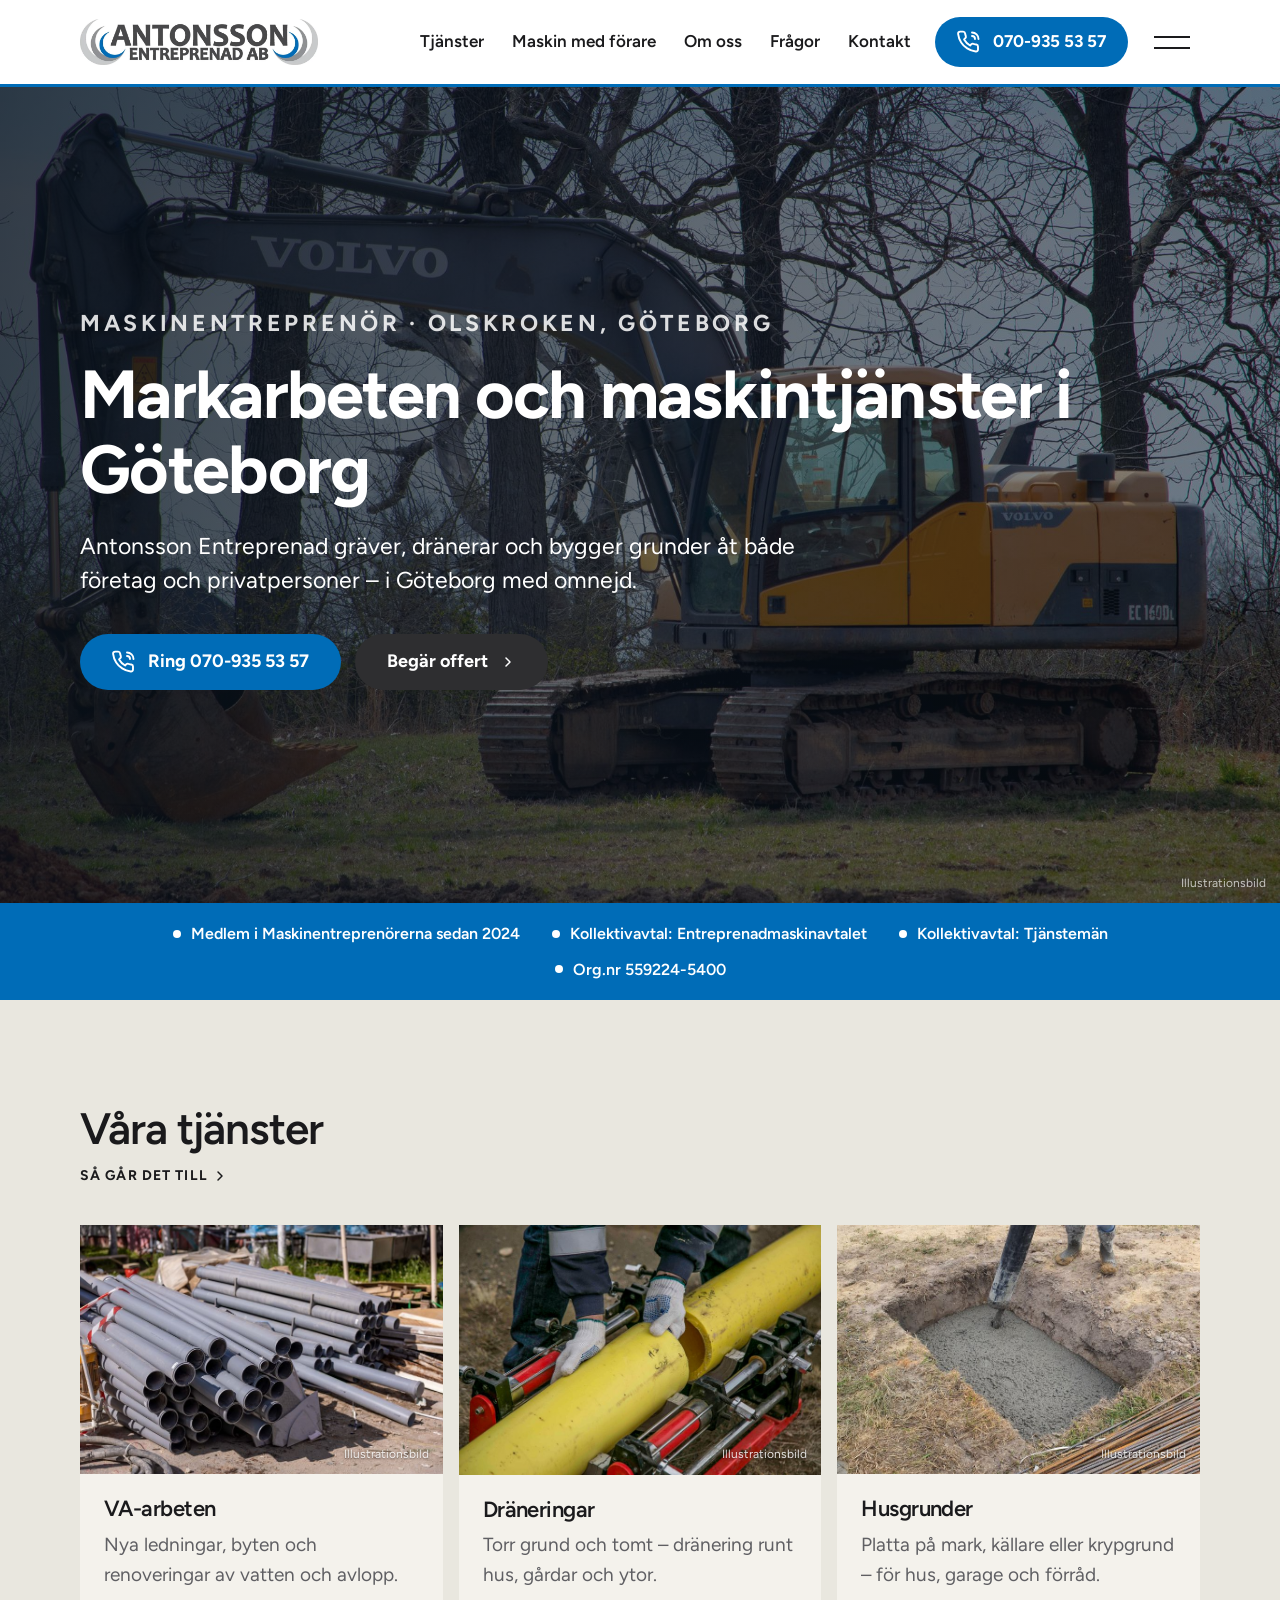
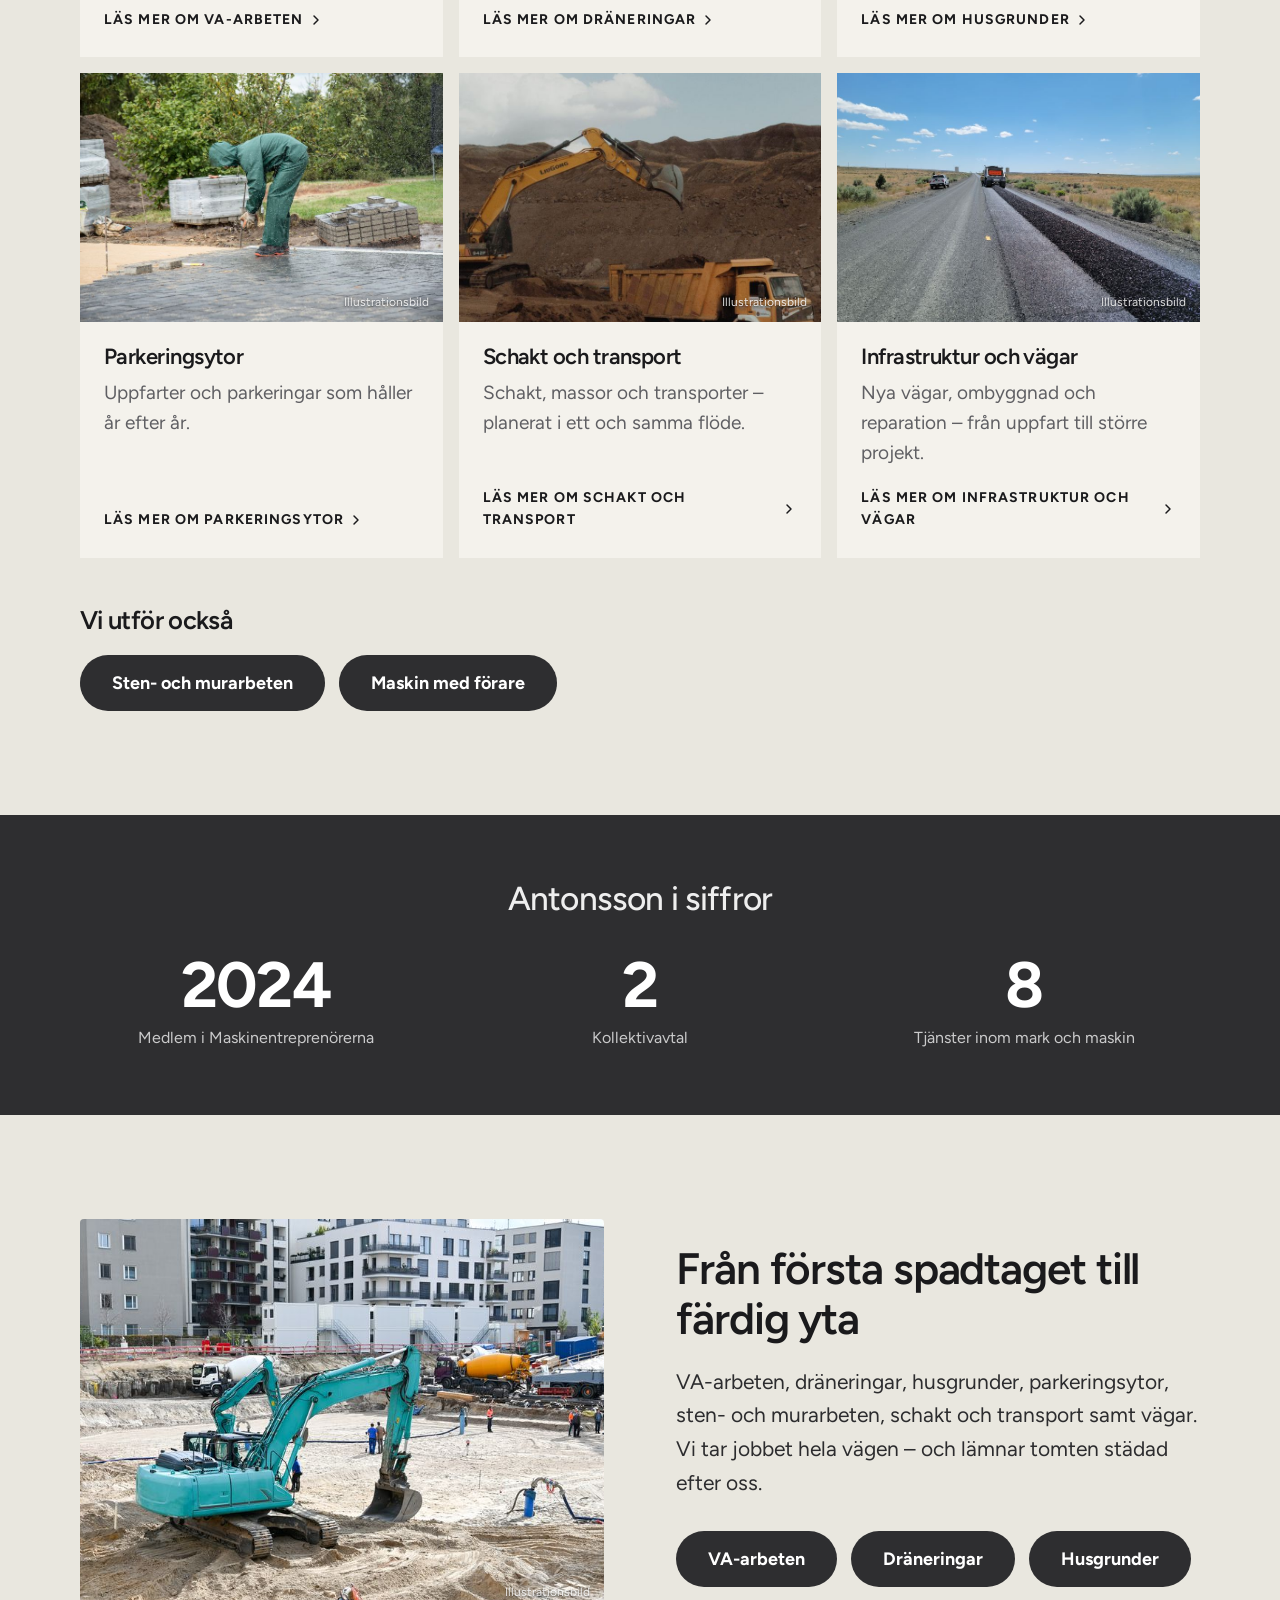
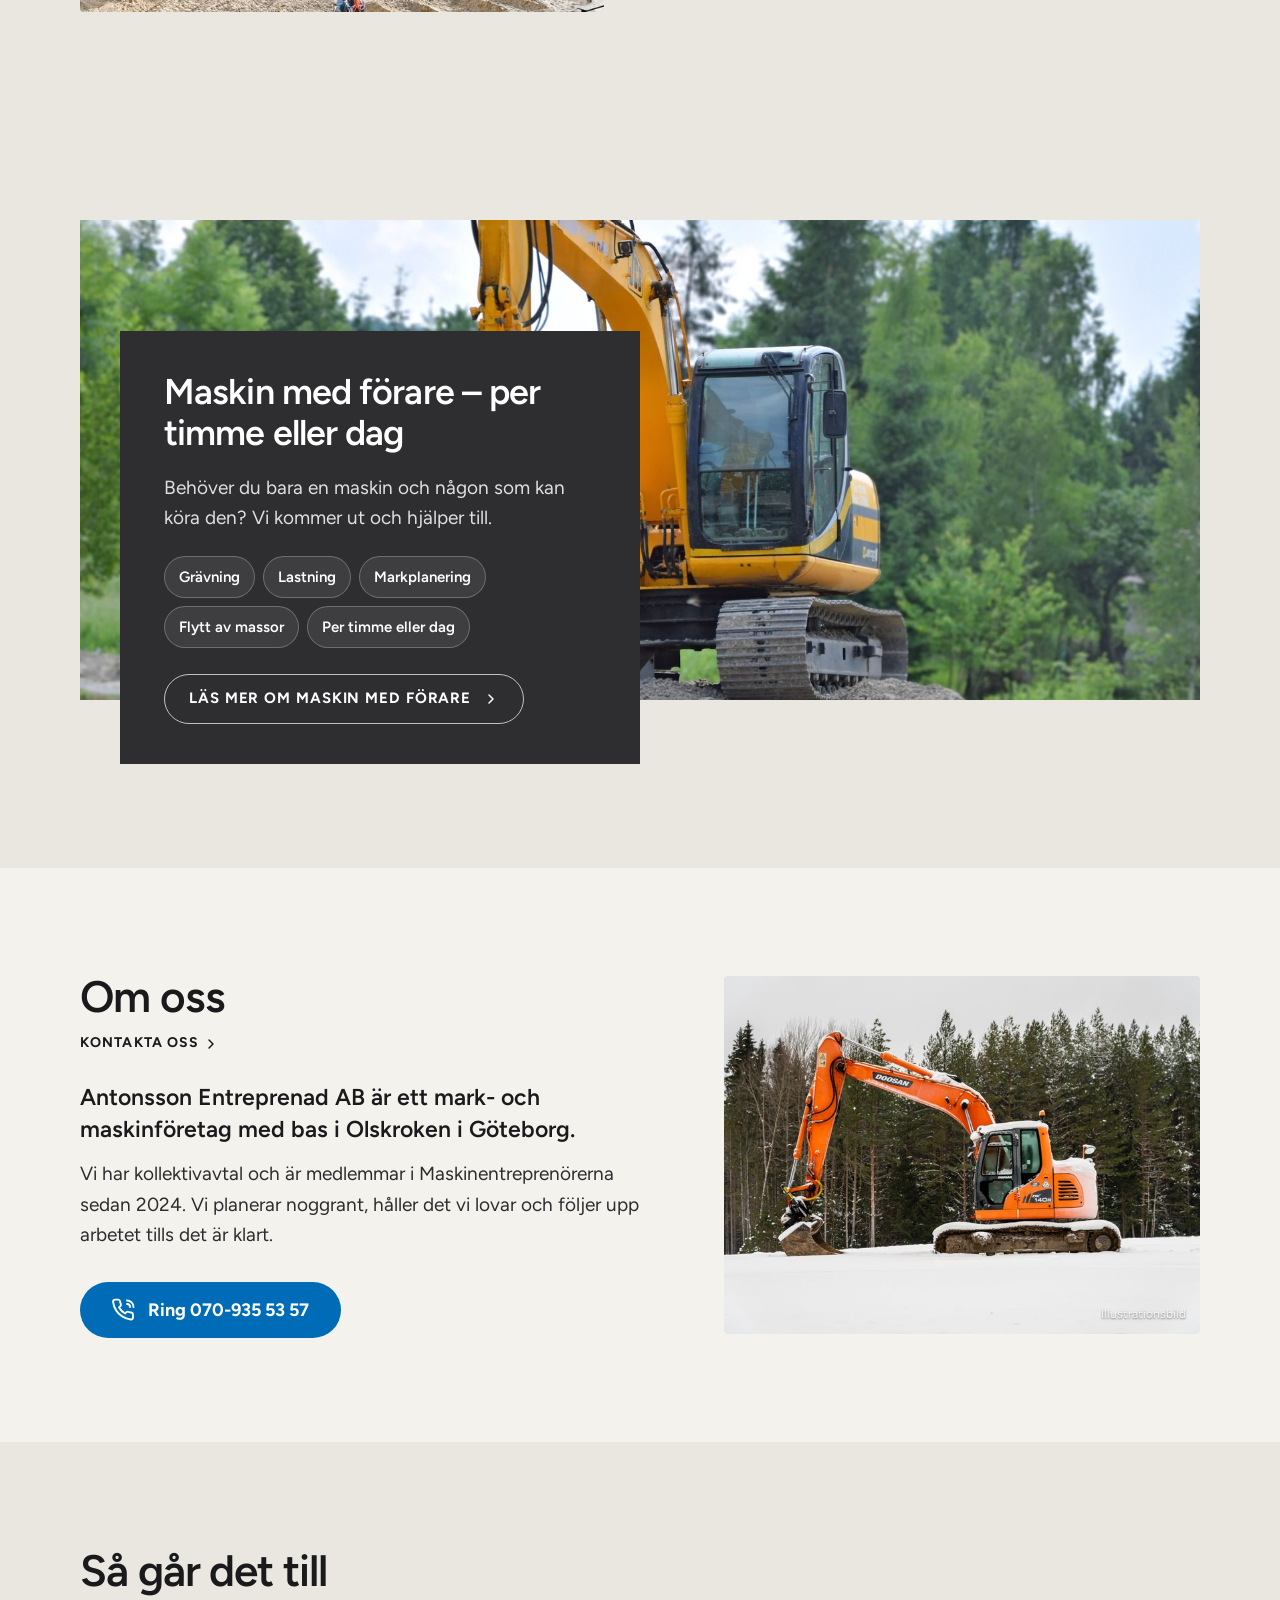
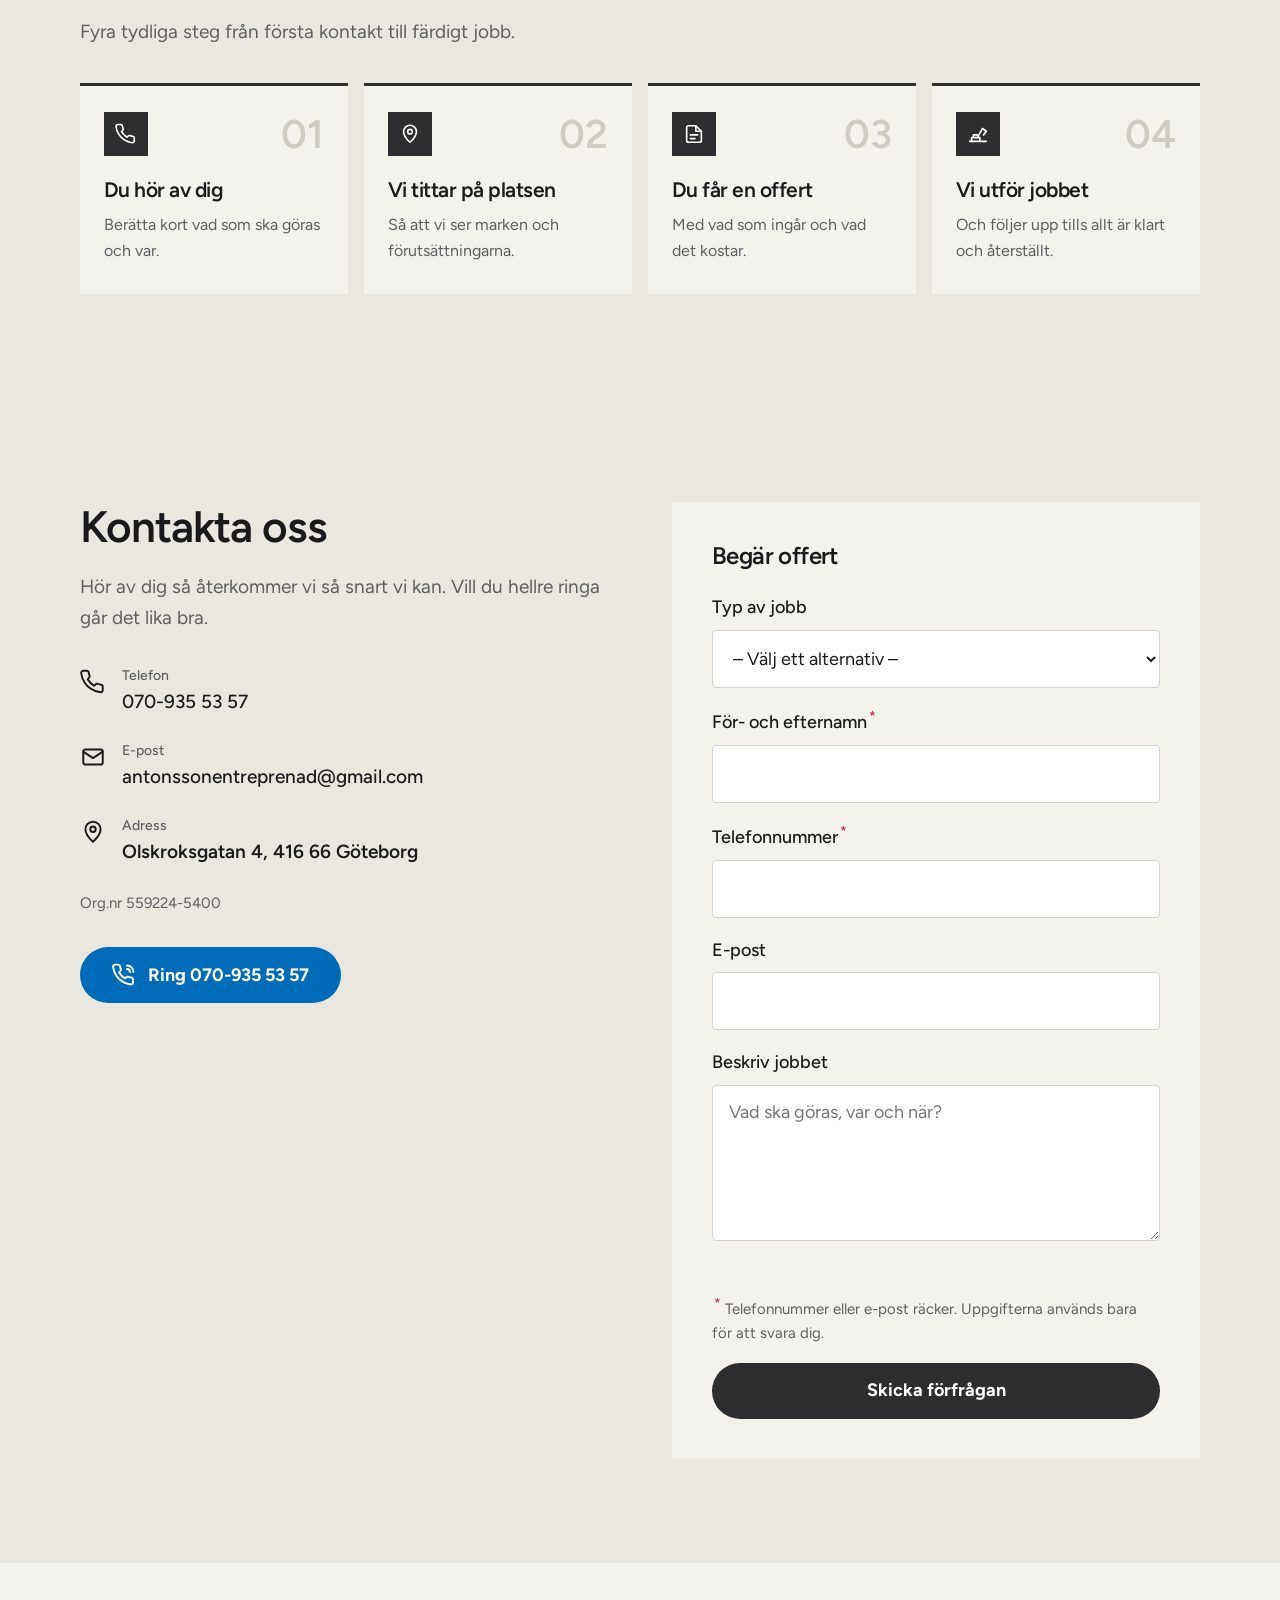
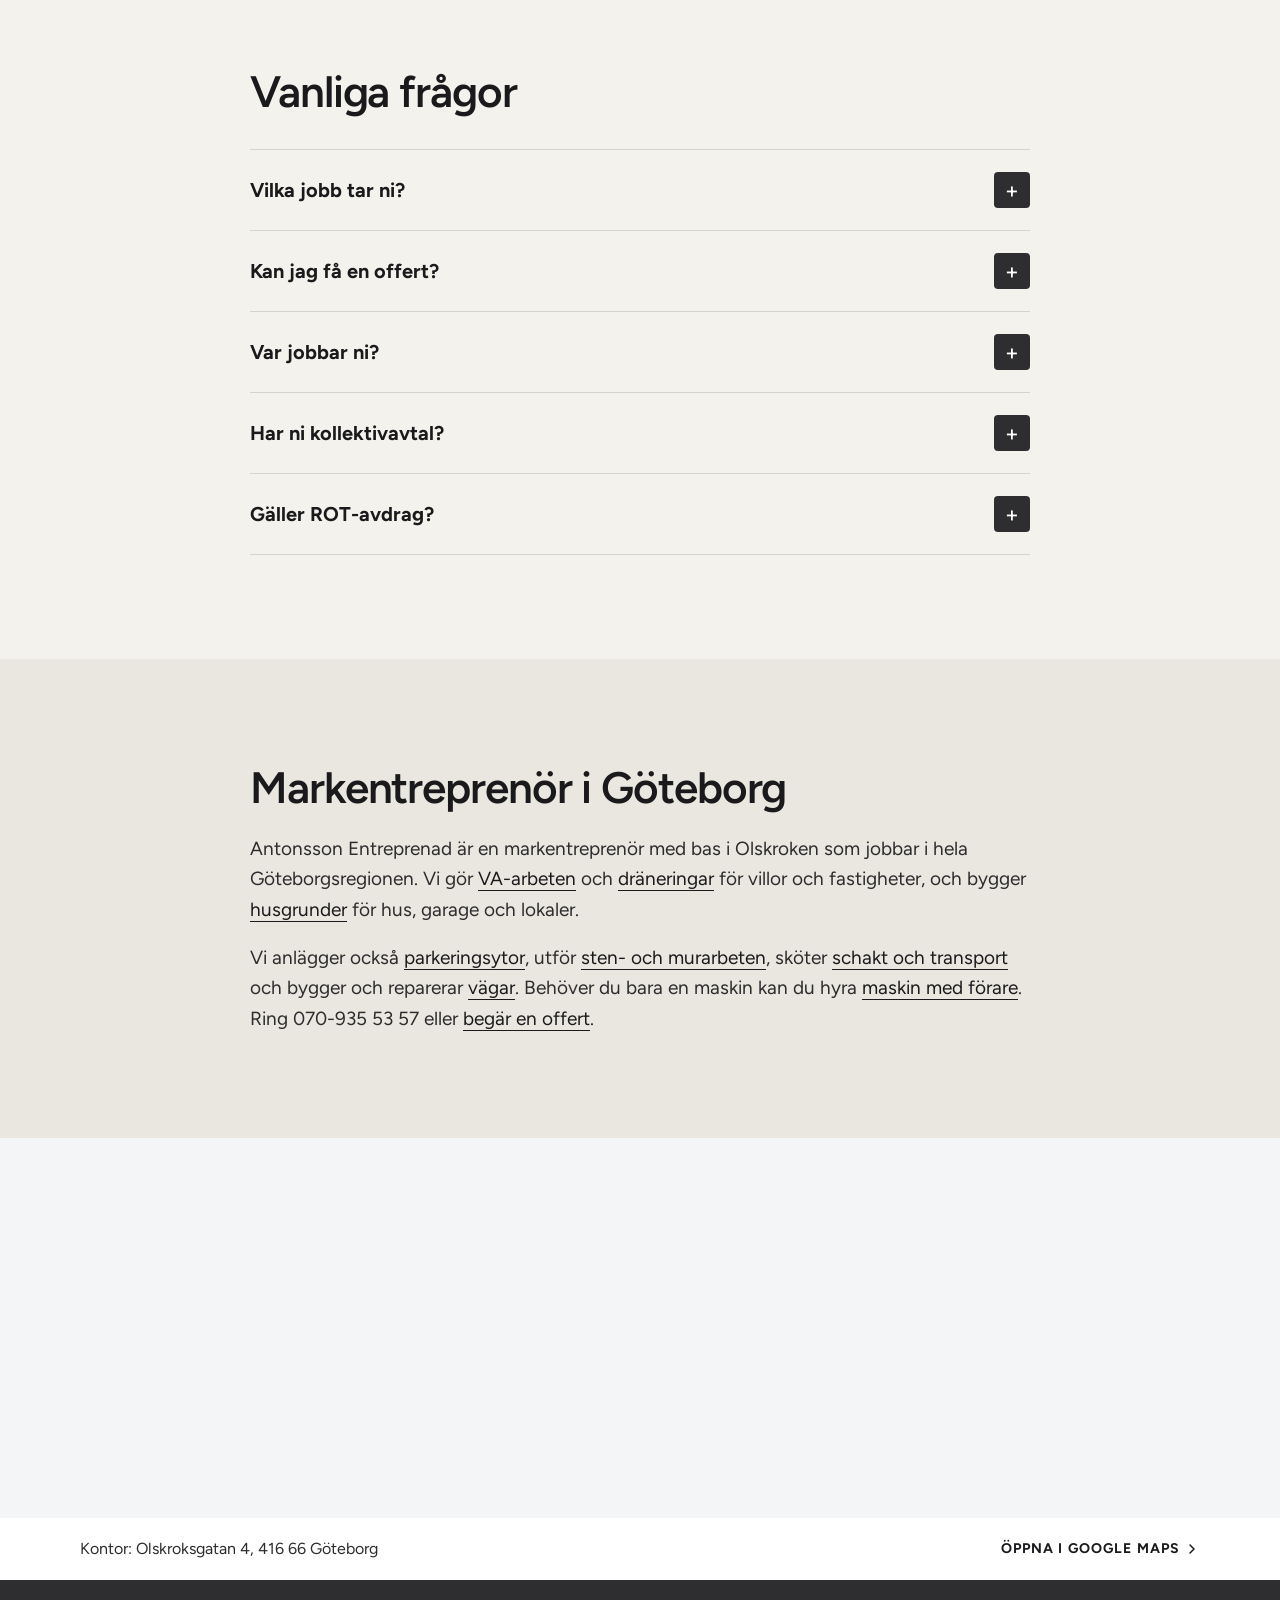
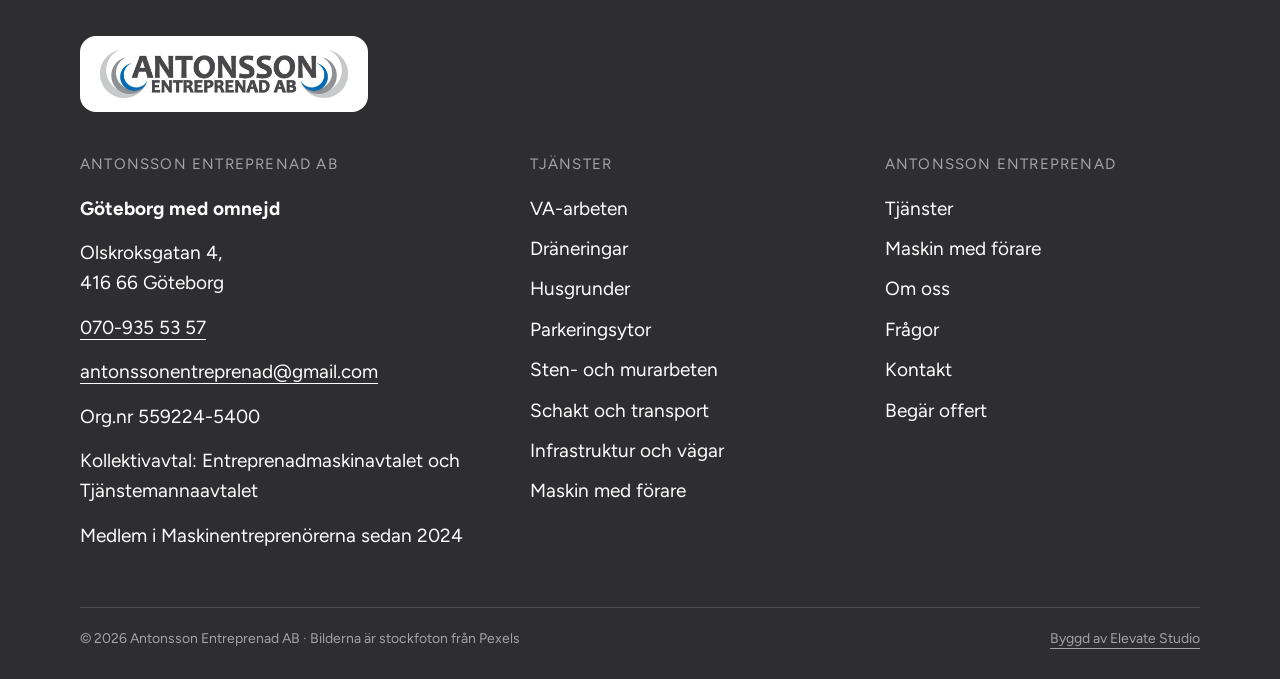
==== commit 58f93fb2: "Mix in the Markmontage look Sand background with light surface cards, Figtree, square service cards " ====
--- a/docs/index.html
+++ b/docs/index.html
@@ -14,8 +14,8 @@
 <meta property="og:image" content="https://elevatestudio018.github.io/Antonsson/img/hero-grav.jpg">
 <meta name="theme-color" content="#ffffff">
 <link rel="preconnect" href="https://fonts.googleapis.com"><link rel="preconnect" href="https://fonts.gstatic.com" crossorigin>
-<link rel="stylesheet" href="https://fonts.googleapis.com/css2?family=Plus+Jakarta+Sans:wght@400;500;600;700;800&display=swap">
-<link rel="stylesheet" href="assets/site.css?v=e6245322">
+<link rel="stylesheet" href="https://fonts.googleapis.com/css2?family=Figtree:wght@400;500;600;700;800&display=swap">
+<link rel="stylesheet" href="assets/site.css?v=02bf741d">
 <link rel="icon" href="img/favicon.svg" type="image/svg+xml">
 <script type="application/ld+json">{"@context": "https://schema.org", "@type": "GeneralContractor", "name": "Antonsson Entreprenad AB", "url": "https://elevatestudio018.github.io/Antonsson/", "telephone": "+46709355357", "email": "antonssonentreprenad@gmail.com", "image": "https://elevatestudio018.github.io/Antonsson/img/hero-grav.jpg", "taxID": "559224-5400", "address": {"@type": "PostalAddress", "streetAddress": "Olskroksgatan 4", "postalCode": "41666", "addressLocality": "Göteborg", "addressCountry": "SE"}, "areaServed": [{"@type": "City", "name": "Göteborg"}], "logo": "https://elevatestudio018.github.io/Antonsson/img/logo.png", "memberOf": {"@type": "Organization", "name": "Maskinentreprenörerna"}}</script>
 </head>
@@ -41,15 +41,33 @@
 <section class="hero" id="top" aria-labelledby="hero-h">
   <div class="hero-ph"><img src="img/hero-grav.jpg" srcset="img/hero-grav-s.jpg 800w, img/hero-grav.jpg 1800w" sizes="100vw" alt="Grävmaskin på en arbetsplats" fetchpriority="high" decoding="async" style="object-position:60% 50%"></div>
   <div class="wrap hero-in">
+    <p class="eyebrow">Maskinentreprenör · Olskroken, Göteborg</p>
     <h1 id="hero-h">Markarbeten och maskintjänster i Göteborg</h1>
     <p>Antonsson Entreprenad gräver, dränerar och bygger grunder åt både företag och privatpersoner – i Göteborg med omnejd.</p>
-    <div class="btns"><a class="pill pill-accent " href="tel:+46709355357"><svg class="pi" viewBox="0 0 24 24" fill="none" stroke="currentColor" stroke-width="1.9" stroke-linecap="round" stroke-linejoin="round" aria-hidden="true"><path d="M21 16.5v3a2 2 0 0 1-2.2 2 19.8 19.8 0 0 1-8.6-3.1 19.5 19.5 0 0 1-6-6A19.8 19.8 0 0 1 1.1 3.8 2 2 0 0 1 3.1 1.6h3a2 2 0 0 1 2 1.7c.1 1 .4 1.9.7 2.8a2 2 0 0 1-.5 2.1L7.1 9.5a16 16 0 0 0 6 6l1.3-1.3a2 2 0 0 1 2.1-.4c.9.3 1.8.6 2.8.7a2 2 0 0 1 1.7 2z"/><path d="M15 2.5a6.5 6.5 0 0 1 6.5 6.5M15 6a3 3 0 0 1 3 3"/></svg><span>Ring 070-935 53 57</span></a><a class="pill pill-dark" href="#offert">Begär offert</a></div>
+    <div class="btns"><a class="pill pill-accent " href="tel:+46709355357"><svg class="pi" viewBox="0 0 24 24" fill="none" stroke="currentColor" stroke-width="1.9" stroke-linecap="round" stroke-linejoin="round" aria-hidden="true"><path d="M21 16.5v3a2 2 0 0 1-2.2 2 19.8 19.8 0 0 1-8.6-3.1 19.5 19.5 0 0 1-6-6A19.8 19.8 0 0 1 1.1 3.8 2 2 0 0 1 3.1 1.6h3a2 2 0 0 1 2 1.7c.1 1 .4 1.9.7 2.8a2 2 0 0 1-.5 2.1L7.1 9.5a16 16 0 0 0 6 6l1.3-1.3a2 2 0 0 1 2.1-.4c.9.3 1.8.6 2.8.7a2 2 0 0 1 1.7 2z"/><path d="M15 2.5a6.5 6.5 0 0 1 6.5 6.5M15 6a3 3 0 0 1 3 3"/></svg><span>Ring 070-935 53 57</span></a><a class="pill pill-dark" href="#offert">Begär offert <svg class="chev" viewBox="0 0 24 24" fill="none" stroke="currentColor" stroke-width="2.2" stroke-linecap="round" stroke-linejoin="round" aria-hidden="true"><path d="m9 6 6 6-6 6"/></svg></a></div>
   </div>
   <span class="hero-note">Illustrationsbild</span>
 </section>
 
 <section class="trust" aria-label="Om företaget">
   <div class="wrap"><ul><li>Medlem i Maskinentreprenörerna sedan 2024</li><li>Kollektivavtal: Entreprenadmaskinavtalet</li><li>Kollektivavtal: Tjänstemän</li><li>Org.nr 559224-5400</li></ul></div>
+</section>
+
+<section class="sec" id="tjanster" aria-labelledby="tj-h">
+  <div class="wrap">
+    <h2 id="tj-h">Våra tjänster</h2>
+    <a class="small-link" href="#sa-gar-det-till">Så går det till <svg class="chev" viewBox="0 0 24 24" fill="none" stroke="currentColor" stroke-width="2.2" stroke-linecap="round" stroke-linejoin="round" aria-hidden="true"><path d="m9 6 6 6-6 6"/></svg></a>
+    <ul class="cards"><li class="card"><a href="tjanst-va-arbeten.html"><figure class="ph"><img src="img/va.jpg" srcset="img/va-s.jpg 800w, img/va.jpg 1800w" sizes="(min-width: 960px) 33vw, 100vw" alt="Grå avloppsrör staplade på en byggarbetsplats" loading="lazy" decoding="async" style="object-position:50% 50%"><figcaption>Illustrationsbild</figcaption></figure><div class="card-body"><h3>VA-arbeten</h3><p>Nya ledningar, byten och renoveringar av vatten och avlopp.</p><span class="more">Läs mer om va-arbeten <svg class="chev" viewBox="0 0 24 24" fill="none" stroke="currentColor" stroke-width="2.2" stroke-linecap="round" stroke-linejoin="round" aria-hidden="true"><path d="m9 6 6 6-6 6"/></svg></span></div></a></li><li class="card"><a href="tjanst-draneringar.html"><figure class="ph"><img src="img/dranering.jpg" srcset="img/dranering-s.jpg 800w, img/dranering.jpg 1800w" sizes="(min-width: 960px) 33vw, 100vw" alt="Gult rör monteras med hydraulverktyg" loading="lazy" decoding="async" style="object-position:50% 50%"><figcaption>Illustrationsbild</figcaption></figure><div class="card-body"><h3>Dräneringar</h3><p>Torr grund och tomt – dränering runt hus, gårdar och ytor.</p><span class="more">Läs mer om dräneringar <svg class="chev" viewBox="0 0 24 24" fill="none" stroke="currentColor" stroke-width="2.2" stroke-linecap="round" stroke-linejoin="round" aria-hidden="true"><path d="m9 6 6 6-6 6"/></svg></span></div></a></li><li class="card"><a href="tjanst-husgrunder.html"><figure class="ph"><img src="img/husgrund.jpg" srcset="img/husgrund-s.jpg 800w, img/husgrund.jpg 1800w" sizes="(min-width: 960px) 33vw, 100vw" alt="Betong gjuts i en grundgrop med armering bredvid" loading="lazy" decoding="async" style="object-position:50% 50%"><figcaption>Illustrationsbild</figcaption></figure><div class="card-body"><h3>Husgrunder</h3><p>Platta på mark, källare eller krypgrund – för hus, garage och förråd.</p><span class="more">Läs mer om husgrunder <svg class="chev" viewBox="0 0 24 24" fill="none" stroke="currentColor" stroke-width="2.2" stroke-linecap="round" stroke-linejoin="round" aria-hidden="true"><path d="m9 6 6 6-6 6"/></svg></span></div></a></li><li class="card"><a href="tjanst-parkeringsytor.html"><figure class="ph"><img src="img/parkering.jpg" srcset="img/parkering-s.jpg 800w, img/parkering.jpg 1800w" sizes="(min-width: 960px) 33vw, 100vw" alt="Arbetare lägger marksten på en ny yta" loading="lazy" decoding="async" style="object-position:50% 55%"><figcaption>Illustrationsbild</figcaption></figure><div class="card-body"><h3>Parkeringsytor</h3><p>Uppfarter och parkeringar som håller år efter år.</p><span class="more">Läs mer om parkeringsytor <svg class="chev" viewBox="0 0 24 24" fill="none" stroke="currentColor" stroke-width="2.2" stroke-linecap="round" stroke-linejoin="round" aria-hidden="true"><path d="m9 6 6 6-6 6"/></svg></span></div></a></li><li class="card"><a href="tjanst-schakt-och-transport.html"><figure class="ph"><img src="img/schakt.jpg" srcset="img/schakt-s.jpg 800w, img/schakt.jpg 1800w" sizes="(min-width: 960px) 33vw, 100vw" alt="Grävmaskin lastar massor på en dumper" loading="lazy" decoding="async" style="object-position:50% 50%"><figcaption>Illustrationsbild</figcaption></figure><div class="card-body"><h3>Schakt och transport</h3><p>Schakt, massor och transporter – planerat i ett och samma flöde.</p><span class="more">Läs mer om schakt och transport <svg class="chev" viewBox="0 0 24 24" fill="none" stroke="currentColor" stroke-width="2.2" stroke-linecap="round" stroke-linejoin="round" aria-hidden="true"><path d="m9 6 6 6-6 6"/></svg></span></div></a></li><li class="card"><a href="tjanst-infrastruktur.html"><figure class="ph"><img src="img/infrastruktur.jpg" srcset="img/infrastruktur-s.jpg 800w, img/infrastruktur.jpg 1800w" sizes="(min-width: 960px) 33vw, 100vw" alt="Väg under byggnation med nytt asfaltslager" loading="lazy" decoding="async" style="object-position:50% 60%"><figcaption>Illustrationsbild</figcaption></figure><div class="card-body"><h3>Infrastruktur och vägar</h3><p>Nya vägar, ombyggnad och reparation – från uppfart till större projekt.</p><span class="more">Läs mer om infrastruktur och vägar <svg class="chev" viewBox="0 0 24 24" fill="none" stroke="currentColor" stroke-width="2.2" stroke-linecap="round" stroke-linejoin="round" aria-hidden="true"><path d="m9 6 6 6-6 6"/></svg></span></div></a></li></ul>
+    <h3 class="also-h">Vi utför också</h3>
+    <div class="btns"><a class="pill pill-dark" href="tjanst-sten-och-murarbeten.html">Sten- och murarbeten</a><a class="pill pill-dark" href="tjanst-maskin-med-forare.html">Maskin med förare</a></div>
+  </div>
+</section>
+
+<section class="stats" aria-labelledby="st-h">
+  <div class="wrap">
+    <h2 id="st-h">Antonsson i siffror</h2>
+    <ul><li><b>2024</b><span>Medlem i Maskinentreprenörerna</span></li><li><b>2</b><span>Kollektivavtal</span></li><li><b>8</b><span>Tjänster inom mark och maskin</span></li></ul>
+  </div>
 </section>
 
 <section class="sec" aria-labelledby="intro-h">
@@ -63,43 +81,55 @@
   </div>
 </section>
 
-<section class="sec tint" id="tjanster" aria-labelledby="tj-h">
-  <div class="wrap">
-    <h2 id="tj-h">Våra tjänster</h2>
-    <ul class="cards"><li class="card"><a href="tjanst-va-arbeten.html"><figure class="ph"><img src="img/va.jpg" srcset="img/va-s.jpg 800w, img/va.jpg 1800w" sizes="(min-width: 960px) 33vw, 100vw" alt="Grå avloppsrör staplade på en byggarbetsplats" loading="lazy" decoding="async" style="object-position:50% 50%"><figcaption>Illustrationsbild</figcaption></figure><h3>VA-arbeten</h3><p>Nya ledningar, byten och renoveringar av vatten och avlopp.</p><span class="more">Läs mer</span></a></li><li class="card"><a href="tjanst-draneringar.html"><figure class="ph"><img src="img/dranering.jpg" srcset="img/dranering-s.jpg 800w, img/dranering.jpg 1800w" sizes="(min-width: 960px) 33vw, 100vw" alt="Gult rör monteras med hydraulverktyg" loading="lazy" decoding="async" style="object-position:50% 50%"><figcaption>Illustrationsbild</figcaption></figure><h3>Dräneringar</h3><p>Torr grund och tomt – dränering runt hus, gårdar och ytor.</p><span class="more">Läs mer</span></a></li><li class="card"><a href="tjanst-husgrunder.html"><figure class="ph"><img src="img/husgrund.jpg" srcset="img/husgrund-s.jpg 800w, img/husgrund.jpg 1800w" sizes="(min-width: 960px) 33vw, 100vw" alt="Betong gjuts i en grundgrop med armering bredvid" loading="lazy" decoding="async" style="object-position:50% 50%"><figcaption>Illustrationsbild</figcaption></figure><h3>Husgrunder</h3><p>Platta på mark, källare eller krypgrund – för hus, garage och förråd.</p><span class="more">Läs mer</span></a></li><li class="card"><a href="tjanst-parkeringsytor.html"><figure class="ph"><img src="img/parkering.jpg" srcset="img/parkering-s.jpg 800w, img/parkering.jpg 1800w" sizes="(min-width: 960px) 33vw, 100vw" alt="Arbetare lägger marksten på en ny yta" loading="lazy" decoding="async" style="object-position:50% 55%"><figcaption>Illustrationsbild</figcaption></figure><h3>Parkeringsytor</h3><p>Uppfarter och parkeringar som håller år efter år.</p><span class="more">Läs mer</span></a></li><li class="card"><a href="tjanst-schakt-och-transport.html"><figure class="ph"><img src="img/schakt.jpg" srcset="img/schakt-s.jpg 800w, img/schakt.jpg 1800w" sizes="(min-width: 960px) 33vw, 100vw" alt="Grävmaskin lastar massor på en dumper" loading="lazy" decoding="async" style="object-position:50% 50%"><figcaption>Illustrationsbild</figcaption></figure><h3>Schakt och transport</h3><p>Schakt, massor och transporter – planerat i ett och samma flöde.</p><span class="more">Läs mer</span></a></li><li class="card"><a href="tjanst-infrastruktur.html"><figure class="ph"><img src="img/infrastruktur.jpg" srcset="img/infrastruktur-s.jpg 800w, img/infrastruktur.jpg 1800w" sizes="(min-width: 960px) 33vw, 100vw" alt="Väg under byggnation med nytt asfaltslager" loading="lazy" decoding="async" style="object-position:50% 60%"><figcaption>Illustrationsbild</figcaption></figure><h3>Infrastruktur och vägar</h3><p>Nya vägar, ombyggnad och reparation – från uppfart till större projekt.</p><span class="more">Läs mer</span></a></li></ul>
-    <h3 class="also-h">Vi utför också</h3>
-    <div class="btns"><a class="pill pill-dark" href="tjanst-sten-och-murarbeten.html">Sten- och murarbeten</a><a class="pill pill-dark" href="tjanst-maskin-med-forare.html">Maskin med förare</a></div>
-  </div>
-</section>
-
-<section class="sec band" id="maskin" aria-labelledby="ut-h">
-  <div class="wrap narrow center">
-    <h2 id="ut-h">Maskin med förare – per timme eller dag</h2>
-    <p class="lead">Behöver du bara en maskin och någon som kan köra den? Vi kommer ut och hjälper till.</p>
-    <ul class="machines"><li>Grävning</li><li>Lastning</li><li>Markplanering</li><li>Flytt av massor</li><li>Per timme eller dag</li></ul>
-    <div class="btns"><a class="pill pill-accent " href="tel:+46709355357"><svg class="pi" viewBox="0 0 24 24" fill="none" stroke="currentColor" stroke-width="1.9" stroke-linecap="round" stroke-linejoin="round" aria-hidden="true"><path d="M21 16.5v3a2 2 0 0 1-2.2 2 19.8 19.8 0 0 1-8.6-3.1 19.5 19.5 0 0 1-6-6A19.8 19.8 0 0 1 1.1 3.8 2 2 0 0 1 3.1 1.6h3a2 2 0 0 1 2 1.7c.1 1 .4 1.9.7 2.8a2 2 0 0 1-.5 2.1L7.1 9.5a16 16 0 0 0 6 6l1.3-1.3a2 2 0 0 1 2.1-.4c.9.3 1.8.6 2.8.7a2 2 0 0 1 1.7 2z"/><path d="M15 2.5a6.5 6.5 0 0 1 6.5 6.5M15 6a3 3 0 0 1 3 3"/></svg><span>Ring 070-935 53 57</span></a><a class="pill pill-light" href="tjanst-maskin-med-forare.html">Läs mer</a></div>
-  </div>
-</section>
-
-<section class="sec" id="om-oss" aria-labelledby="om-h">
-  <div class="wrap split">
-    <figure class="ph"><img src="img/om-oss.jpg" srcset="img/om-oss-s.jpg 800w, img/om-oss.jpg 1800w" sizes="(min-width: 960px) 50vw, 100vw" alt="Grävmaskin i snö framför granskog" loading="lazy" decoding="async" style="object-position:50% 50%"><figcaption>Illustrationsbild</figcaption></figure>
-    <div>
-      <h2 id="om-h">Ett lokalt maskinföretag från Olskroken</h2>
-      <p class="lead">Antonsson Entreprenad AB är ett mark- och maskinföretag med bas i Olskroken i Göteborg. Vi har kollektivavtal och är medlemmar i Maskinentreprenörerna sedan 2024. Vi planerar noggrant, håller det vi lovar och följer upp arbetet tills det är klart.</p>
-      <h3>Så går det till</h3>
-      <ol class="steps"><li><b>Du hör av dig</b> Berätta kort vad som ska göras och var.</li><li><b>Vi tittar på platsen</b> Så att vi ser marken och förutsättningarna.</li><li><b>Du får en offert</b> Med vad som ingår och vad det kostar.</li><li><b>Vi utför jobbet</b> Och följer upp tills allt är klart och återställt.</li></ol>
-      <div class="btns"><a class="pill pill-accent " href="tel:+46709355357"><svg class="pi" viewBox="0 0 24 24" fill="none" stroke="currentColor" stroke-width="1.9" stroke-linecap="round" stroke-linejoin="round" aria-hidden="true"><path d="M21 16.5v3a2 2 0 0 1-2.2 2 19.8 19.8 0 0 1-8.6-3.1 19.5 19.5 0 0 1-6-6A19.8 19.8 0 0 1 1.1 3.8 2 2 0 0 1 3.1 1.6h3a2 2 0 0 1 2 1.7c.1 1 .4 1.9.7 2.8a2 2 0 0 1-.5 2.1L7.1 9.5a16 16 0 0 0 6 6l1.3-1.3a2 2 0 0 1 2.1-.4c.9.3 1.8.6 2.8.7a2 2 0 0 1 1.7 2z"/><path d="M15 2.5a6.5 6.5 0 0 1 6.5 6.5M15 6a3 3 0 0 1 3 3"/></svg><span>Ring 070-935 53 57</span></a></div>
+<section class="sec feature-sec" id="maskin" aria-labelledby="ut-h">
+  <div class="wrap feature">
+    <div class="feature-ph"><img src="img/uthyrning.jpg" srcset="img/uthyrning-s.jpg 800w, img/uthyrning.jpg 1800w" sizes="(min-width: 960px) 90vw, 100vw" alt="Gul grävmaskin på en grushög i skogen" loading="lazy" decoding="async" style="object-position:50% 55%"></div>
+    <div class="feature-box">
+      <h2 id="ut-h">Maskin med förare – per timme eller dag</h2>
+      <p>Behöver du bara en maskin och någon som kan köra den? Vi kommer ut och hjälper till.</p>
+      <ul class="machines"><li>Grävning</li><li>Lastning</li><li>Markplanering</li><li>Flytt av massor</li><li>Per timme eller dag</li></ul>
+      <div class="btns"><a class="pill pill-outline" href="tjanst-maskin-med-forare.html">Läs mer om maskin med förare <svg class="chev" viewBox="0 0 24 24" fill="none" stroke="currentColor" stroke-width="2.2" stroke-linecap="round" stroke-linejoin="round" aria-hidden="true"><path d="m9 6 6 6-6 6"/></svg></a></div>
     </div>
   </div>
 </section>
 
-<section class="sec tint" id="kontakt" aria-labelledby="kt-h">
-  <div class="wrap narrow">
-    <h2 id="kt-h">Bli kontaktad av Antonsson Entreprenad</h2>
-    <p class="lead">Fyll i formuläret så hör vi av oss. Vill du hellre ringa eller mejla går det lika bra: <a href="mailto:antonssonentreprenad@gmail.com">antonssonentreprenad@gmail.com</a>.</p>
-    <div class="btns"><a class="pill pill-accent " href="tel:+46709355357"><svg class="pi" viewBox="0 0 24 24" fill="none" stroke="currentColor" stroke-width="1.9" stroke-linecap="round" stroke-linejoin="round" aria-hidden="true"><path d="M21 16.5v3a2 2 0 0 1-2.2 2 19.8 19.8 0 0 1-8.6-3.1 19.5 19.5 0 0 1-6-6A19.8 19.8 0 0 1 1.1 3.8 2 2 0 0 1 3.1 1.6h3a2 2 0 0 1 2 1.7c.1 1 .4 1.9.7 2.8a2 2 0 0 1-.5 2.1L7.1 9.5a16 16 0 0 0 6 6l1.3-1.3a2 2 0 0 1 2.1-.4c.9.3 1.8.6 2.8.7a2 2 0 0 1 1.7 2z"/><path d="M15 2.5a6.5 6.5 0 0 1 6.5 6.5M15 6a3 3 0 0 1 3 3"/></svg><span>Ring 070-935 53 57</span></a></div>
-    <div id="offert"><form class="form" id="qform" novalidate data-endpoint="https://formsubmit.co/ajax/elevate.studio018@gmail.com">
+<section class="sec surface" id="om-oss" aria-labelledby="om-h">
+  <div class="wrap split split-rev">
+    <div>
+      <h2 id="om-h">Om oss</h2>
+      <a class="small-link" href="#kontakt">Kontakta oss <svg class="chev" viewBox="0 0 24 24" fill="none" stroke="currentColor" stroke-width="2.2" stroke-linecap="round" stroke-linejoin="round" aria-hidden="true"><path d="m9 6 6 6-6 6"/></svg></a>
+      <p class="lead-b">Antonsson Entreprenad AB är ett mark- och maskinföretag med bas i Olskroken i Göteborg.</p>
+      <p>Vi har kollektivavtal och är medlemmar i Maskinentreprenörerna sedan 2024. Vi planerar noggrant, håller det vi lovar och följer upp arbetet tills det är klart.</p>
+      <div class="btns"><a class="pill pill-accent " href="tel:+46709355357"><svg class="pi" viewBox="0 0 24 24" fill="none" stroke="currentColor" stroke-width="1.9" stroke-linecap="round" stroke-linejoin="round" aria-hidden="true"><path d="M21 16.5v3a2 2 0 0 1-2.2 2 19.8 19.8 0 0 1-8.6-3.1 19.5 19.5 0 0 1-6-6A19.8 19.8 0 0 1 1.1 3.8 2 2 0 0 1 3.1 1.6h3a2 2 0 0 1 2 1.7c.1 1 .4 1.9.7 2.8a2 2 0 0 1-.5 2.1L7.1 9.5a16 16 0 0 0 6 6l1.3-1.3a2 2 0 0 1 2.1-.4c.9.3 1.8.6 2.8.7a2 2 0 0 1 1.7 2z"/><path d="M15 2.5a6.5 6.5 0 0 1 6.5 6.5M15 6a3 3 0 0 1 3 3"/></svg><span>Ring 070-935 53 57</span></a></div>
+    </div>
+    <figure class="ph"><img src="img/om-oss.jpg" srcset="img/om-oss-s.jpg 800w, img/om-oss.jpg 1800w" sizes="(min-width: 960px) 50vw, 100vw" alt="Grävmaskin i snö framför granskog" loading="lazy" decoding="async" style="object-position:50% 50%"><figcaption>Illustrationsbild</figcaption></figure>
+  </div>
+</section>
+
+<section class="sec" id="sa-gar-det-till" aria-labelledby="sg-h">
+  <div class="wrap">
+    <h2 id="sg-h">Så går det till</h2>
+    <p class="sub">Fyra tydliga steg från första kontakt till färdigt jobb.</p>
+    <ol class="steps"><li><div class="step-top"><span class="step-ic"><svg class="ic" viewBox="0 0 24 24" fill="none" stroke="currentColor" stroke-width="1.8" stroke-linecap="round" stroke-linejoin="round" aria-hidden="true"><path d="M21 16.5v3a2 2 0 0 1-2.2 2 19.8 19.8 0 0 1-8.6-3.1 19.5 19.5 0 0 1-6-6A19.8 19.8 0 0 1 1.1 3.8 2 2 0 0 1 3.1 1.6h3a2 2 0 0 1 2 1.7c.1 1 .4 1.9.7 2.8a2 2 0 0 1-.5 2.1L7.1 9.5a16 16 0 0 0 6 6l1.3-1.3a2 2 0 0 1 2.1-.4c.9.3 1.8.6 2.8.7a2 2 0 0 1 1.7 2z"/></svg></span><span class="step-n">01</span></div><h3>Du hör av dig</h3><p>Berätta kort vad som ska göras och var.</p></li><li><div class="step-top"><span class="step-ic"><svg class="ic" viewBox="0 0 24 24" fill="none" stroke="currentColor" stroke-width="1.8" stroke-linecap="round" stroke-linejoin="round" aria-hidden="true"><path d="M12 21s-7-6.2-7-11.5a7 7 0 0 1 14 0C19 14.8 12 21 12 21z"/><circle cx="12" cy="9.5" r="2.5"/></svg></span><span class="step-n">02</span></div><h3>Vi tittar på platsen</h3><p>Så att vi ser marken och förutsättningarna.</p></li><li><div class="step-top"><span class="step-ic"><svg class="ic" viewBox="0 0 24 24" fill="none" stroke="currentColor" stroke-width="1.8" stroke-linecap="round" stroke-linejoin="round" aria-hidden="true"><path d="M14 3H6a2 2 0 0 0-2 2v14a2 2 0 0 0 2 2h12a2 2 0 0 0 2-2V9z"/><path d="M14 3v6h6M8 13h8M8 17h5"/></svg></span><span class="step-n">03</span></div><h3>Du får en offert</h3><p>Med vad som ingår och vad det kostar.</p></li><li><div class="step-top"><span class="step-ic"><svg class="ic" viewBox="0 0 24 24" fill="none" stroke="currentColor" stroke-width="1.8" stroke-linecap="round" stroke-linejoin="round" aria-hidden="true"><path d="M3 20h18M5 20v-4h9v4M7 16v-3h4l2 3M13 13l4-7 4 3-3 4"/></svg></span><span class="step-n">04</span></div><h3>Vi utför jobbet</h3><p>Och följer upp tills allt är klart och återställt.</p></li></ol>
+  </div>
+</section>
+
+<section class="sec" id="kontakt" aria-labelledby="kt-h">
+  <div class="wrap contact">
+    <div>
+      <h2 id="kt-h">Kontakta oss</h2>
+      <p class="sub">Hör av dig så återkommer vi så snart vi kan. Vill du hellre ringa går det lika bra.</p>
+      <ul class="contact-list">
+        <li><svg class="ic" viewBox="0 0 24 24" fill="none" stroke="currentColor" stroke-width="1.8" stroke-linecap="round" stroke-linejoin="round" aria-hidden="true"><path d="M21 16.5v3a2 2 0 0 1-2.2 2 19.8 19.8 0 0 1-8.6-3.1 19.5 19.5 0 0 1-6-6A19.8 19.8 0 0 1 1.1 3.8 2 2 0 0 1 3.1 1.6h3a2 2 0 0 1 2 1.7c.1 1 .4 1.9.7 2.8a2 2 0 0 1-.5 2.1L7.1 9.5a16 16 0 0 0 6 6l1.3-1.3a2 2 0 0 1 2.1-.4c.9.3 1.8.6 2.8.7a2 2 0 0 1 1.7 2z"/></svg><div><small>Telefon</small><a href="tel:+46709355357">070-935 53 57</a></div></li>
+        <li><svg class="ic" viewBox="0 0 24 24" fill="none" stroke="currentColor" stroke-width="1.8" stroke-linecap="round" stroke-linejoin="round" aria-hidden="true"><rect x="3" y="5" width="18" height="14" rx="2"/><path d="m3 7 9 6 9-6"/></svg><div><small>E-post</small><a href="mailto:antonssonentreprenad@gmail.com">antonssonentreprenad@gmail.com</a></div></li>
+        <li><svg class="ic" viewBox="0 0 24 24" fill="none" stroke="currentColor" stroke-width="1.8" stroke-linecap="round" stroke-linejoin="round" aria-hidden="true"><path d="M12 21s-7-6.2-7-11.5a7 7 0 0 1 14 0C19 14.8 12 21 12 21z"/><circle cx="12" cy="9.5" r="2.5"/></svg><div><small>Adress</small>Olskroksgatan 4, 416 66 Göteborg</div></li>
+      </ul>
+      <p class="small">Org.nr 559224-5400</p>
+      <div class="btns"><a class="pill pill-accent " href="tel:+46709355357"><svg class="pi" viewBox="0 0 24 24" fill="none" stroke="currentColor" stroke-width="1.9" stroke-linecap="round" stroke-linejoin="round" aria-hidden="true"><path d="M21 16.5v3a2 2 0 0 1-2.2 2 19.8 19.8 0 0 1-8.6-3.1 19.5 19.5 0 0 1-6-6A19.8 19.8 0 0 1 1.1 3.8 2 2 0 0 1 3.1 1.6h3a2 2 0 0 1 2 1.7c.1 1 .4 1.9.7 2.8a2 2 0 0 1-.5 2.1L7.1 9.5a16 16 0 0 0 6 6l1.3-1.3a2 2 0 0 1 2.1-.4c.9.3 1.8.6 2.8.7a2 2 0 0 1 1.7 2z"/><path d="M15 2.5a6.5 6.5 0 0 1 6.5 6.5M15 6a3 3 0 0 1 3 3"/></svg><span>Ring 070-935 53 57</span></a></div>
+    </div>
+    <div class="form-card" id="offert">
+      <h3>Begär offert</h3>
+      <form class="form" id="qform" novalidate data-endpoint="https://formsubmit.co/ajax/elevate.studio018@gmail.com">
   <p class="field"><label for="f-typ">Typ av jobb</label><select id="f-typ" name="Typ av jobb"><option value="">– Välj ett alternativ –</option><option>VA-arbeten</option><option>Dräneringar</option><option>Husgrunder</option><option>Parkeringsytor</option><option>Sten- och murarbeten</option><option>Schakt och transport</option><option>Infrastruktur och vägar</option><option>Maskin med förare</option><option>Annat</option></select></p>
   <p class="field"><label for="f-namn">För- och efternamn<span class="req" aria-hidden="true">*</span></label><input id="f-namn" name="Namn" autocomplete="name" required><span class="err" id="e-namn" hidden>Skriv ditt namn.</span></p>
   <p class="field"><label for="f-tel">Telefonnummer<span class="req" aria-hidden="true">*</span></label><input id="f-tel" name="Telefon" type="tel" autocomplete="tel"><span class="err" id="e-tel" hidden>Skriv telefonnummer eller e-post.</span></p>
@@ -114,30 +144,29 @@
   <p class="done-h">Tack! Vi har fått din förfrågan.</p>
   <p>Vi hör av oss så snart vi kan. Brådskar det, ring <a href="tel:+46709355357">070-935 53 57</a>.</p>
   <p><button class="link" type="button" id="qagain">Skicka en ny förfrågan</button></p>
-</div></div>
+</div>
+    </div>
   </div>
 </section>
 
-<section class="sec" id="fragor" aria-labelledby="fq-h">
+<section class="sec surface" id="fragor" aria-labelledby="fq-h">
   <div class="wrap narrow">
     <h2 id="fq-h">Vanliga frågor</h2>
     <div class="faq"><details><summary>Vilka jobb tar ni?</summary><p>Mark- och anläggningsarbeten: VA, dräneringar, husgrunder, parkeringsytor, sten- och murarbeten, schakt och transport samt vägar. Du kan också hyra maskin med förare.</p></details><details><summary>Kan jag få en offert?</summary><p>Ja. Fyll i <a href="#offert">formuläret</a>, ring <a href="tel:+46709355357">070-935 53 57</a> eller mejla <a href="mailto:antonssonentreprenad@gmail.com">antonssonentreprenad@gmail.com</a>. Oftast tittar vi på platsen innan vi ger ett pris.</p></details><details><summary>Var jobbar ni?</summary><p>Vi utgår från Olskroken i Göteborg och jobbar i Göteborg med omnejd. Ligger jobbet längre bort, säg var, så svarar vi om vi kan ta det.</p></details><details><summary>Har ni kollektivavtal?</summary><p>Ja, vi har kollektivavtal – Entreprenadmaskinavtalet och Tjänstemannaavtalet – och är medlemmar i Maskinentreprenörerna sedan 2024.</p></details><details><summary>Gäller ROT-avdrag?</summary><p>ROT-avdraget kan gälla arbetskostnaden för till exempel dränering och VA vid ditt hus. Vi går igenom vad som gäller för ditt jobb i offerten.</p></details></div>
   </div>
 </section>
 
-<section class="sec tint seo" aria-labelledby="seo-h">
+<section class="sec seo" aria-labelledby="seo-h">
   <div class="wrap narrow">
     <h2 id="seo-h">Markentreprenör i Göteborg</h2>
     <p>Antonsson Entreprenad är en markentreprenör med bas i Olskroken som jobbar i hela Göteborgsregionen. Vi gör <a href="tjanst-va-arbeten.html">VA-arbeten</a> och <a href="tjanst-draneringar.html">dräneringar</a> för villor och fastigheter, och bygger <a href="tjanst-husgrunder.html">husgrunder</a> för hus, garage och lokaler.</p>
     <p>Vi anlägger också <a href="tjanst-parkeringsytor.html">parkeringsytor</a>, utför <a href="tjanst-sten-och-murarbeten.html">sten- och murarbeten</a>, sköter <a href="tjanst-schakt-och-transport.html">schakt och transport</a> och bygger och reparerar <a href="tjanst-infrastruktur.html">vägar</a>. Behöver du bara en maskin kan du hyra <a href="tjanst-maskin-med-forare.html">maskin med förare</a>. Ring 070-935 53 57 eller <a href="#offert">begär en offert</a>.</p>
-    <h3>Hitta hit</h3>
-    <p>Antonsson Entreprenad AB, Olskroksgatan 4, 416 66 Göteborg.</p>
-    <div class="btns"><a class="pill pill-accent" href="https://www.google.com/maps/search/?api=1&query=Antonsson+Entreprenad+AB%2C+Olskroksgatan+4%2C+416+66+G%C3%B6teborg" target="_blank" rel="noopener">Öppna i Google Maps</a></div>
   </div>
 </section>
 
 <section class="map" aria-label="Karta">
   <iframe src="https://www.google.com/maps?q=Olskroksgatan+4%2C+416+66+G%C3%B6teborg&z=13&hl=sv&output=embed" title="Karta: Olskroksgatan 4, 416 66 Göteborg" loading="lazy" referrerpolicy="no-referrer-when-downgrade"></iframe>
+  <div class="map-bar"><div class="wrap"><span>Kontor: Olskroksgatan 4, 416 66 Göteborg</span><a href="https://www.google.com/maps/search/?api=1&query=Antonsson+Entreprenad+AB%2C+Olskroksgatan+4%2C+416+66+G%C3%B6teborg" target="_blank" rel="noopener">Öppna i Google Maps <svg class="chev" viewBox="0 0 24 24" fill="none" stroke="currentColor" stroke-width="2.2" stroke-linecap="round" stroke-linejoin="round" aria-hidden="true"><path d="m9 6 6 6-6 6"/></svg></a></div></div>
 </section>
 </main>
 <footer class="foot">
--- a/docs/assets/site.css
+++ b/docs/assets/site.css
@@ -12,12 +12,14 @@
   --accent-2: #005a99;
   --accent-soft: #e6f0f8;
   --tint: #f3f5f7;
+  --sand: #e9e7df;
+  --surface: #f4f2ec;
   --line: #cfcfcf;
   --white: #ffffff;
   --error: #c0262d;
   --wrap: 1200px;
   --head-h: 84px;
-  --font: "Plus Jakarta Sans", "Helvetica Neue", Arial, sans-serif;
+  --font: "Figtree", "Helvetica Neue", Arial, sans-serif;
 }
 
 *, *::before, *::after { box-sizing: border-box; }
@@ -232,6 +234,103 @@
 .foot-end { display: flex; flex-wrap: wrap; justify-content: space-between; gap: 8px 24px; margin-top: 56px; padding-top: 20px; border-top: 1px solid rgb(255 255 255 / .15); font-size: 14px; color: #a3a3a3; }
 .foot-end a { color: #a3a3a3; }
 
+/* ---- Mix with the Markmontage site: warm sand background, light surface cards with square corners,
+   "LÄS MER OM …" labels, a figures band, a dark text box over a wide photo, step cards and a contact list ---- */
+body { background: var(--sand); }
+h1, h2, h3 { font-weight: 600; letter-spacing: -0.025em; }
+.surface { background: var(--surface); }
+.tint { background: var(--surface); }
+.sub { margin-top: 12px; color: var(--muted); }
+.lead-b { margin-top: 24px; font-size: clamp(20px, 1.8vw, 23px); font-weight: 600; line-height: 1.4; color: var(--ink); }
+.lead-b + p { margin-top: 14px; }
+.chev { width: 16px; height: 16px; flex: none; }
+.eyebrow { margin-bottom: 16px; font-size: 13px; font-weight: 700; letter-spacing: .16em; text-transform: uppercase; color: rgb(255 255 255 / .85); }
+.small-link { display: inline-flex; align-items: center; gap: 4px; margin-top: 10px; font-size: 14px; font-weight: 700; letter-spacing: .08em; text-transform: uppercase; color: var(--ink); text-decoration: none; }
+.small-link:hover { color: var(--accent); }
+.pill-outline { background: transparent; color: #fff; border: 1.5px solid rgb(255 255 255 / .7); min-height: 50px; padding: 10px 24px; font-size: 15px; letter-spacing: .06em; text-transform: uppercase; }
+.pill-outline:hover { background: rgb(255 255 255 / .08); border-color: #fff; }
+.ph img { border-radius: 4px; }
+
+/* Service cards */
+.cards { gap: 16px; margin-top: 36px; }
+@media (min-width: 1100px) { .cards { grid-template-columns: repeat(3, 1fr); } }
+.card a { display: flex; flex-direction: column; height: 100%; background: var(--surface); transition: box-shadow .15s; }
+.card a:hover { box-shadow: 0 14px 30px rgb(0 0 0 / .08); }
+.card .ph img { border-radius: 0; aspect-ratio: 16 / 11; }
+.card-body { display: flex; flex-direction: column; flex: 1; padding: 22px 24px 26px; }
+.card h3 { margin-top: 0; font-size: 22px; }
+.card .more { display: inline-flex; align-items: center; gap: 4px; margin-top: auto; padding-top: 18px; font-size: 14px; letter-spacing: .08em; text-transform: uppercase; text-decoration: none; }
+.card a:hover .more { color: var(--accent); }
+.also-h { margin-top: 48px; }
+
+/* Figures band */
+.stats { padding: 64px 0; background: var(--dark); color: #fff; text-align: center; }
+.stats h2 { color: rgb(255 255 255 / .92); font-size: clamp(26px, 2.6vw, 34px); font-weight: 500; }
+.stats ul { display: grid; gap: 32px; margin-top: 36px; }
+@media (min-width: 760px) { .stats ul { grid-template-columns: repeat(3, 1fr); } }
+.stats b { display: block; font-size: clamp(48px, 5vw, 64px); font-weight: 700; line-height: 1; letter-spacing: -0.02em; }
+.stats span { display: block; margin-top: 8px; font-size: 16px; color: rgb(255 255 255 / .75); }
+
+/* Dark text box overlapping a wide photo */
+.feature { position: relative; }
+.feature-ph img { width: 100%; aspect-ratio: 16 / 9; object-fit: cover; }
+.feature-box { position: relative; margin: -48px 16px 0; padding: 32px 28px; background: var(--dark); color: #fff; }
+.feature-box h2 { color: #fff; font-size: clamp(28px, 2.8vw, 38px); }
+.feature-box > p { margin-top: 14px; color: rgb(255 255 255 / .85); }
+.feature-box .machines { justify-content: flex-start; margin-top: 22px; gap: 8px; }
+.feature-box .machines li { padding: 8px 14px; border-radius: 999px; background: rgb(255 255 255 / .08); color: #fff; border: 1px solid rgb(255 255 255 / .25); font-size: 15px; font-weight: 600; }
+.feature-box .btns { margin-top: 26px; }
+@media (min-width: 960px) {
+  .feature-ph img { aspect-ratio: 21 / 9; }
+  .feature-box { position: absolute; left: 80px; bottom: -64px; width: min(520px, 46%); margin: 0; padding: 40px 44px; }
+  .feature-sec { padding-bottom: 168px; }
+}
+
+/* About: text left, photo right */
+@media (min-width: 960px) { .split-rev { grid-template-columns: 1.2fr 1fr; } }
+
+/* Steps as cards with an icon and a large pale number */
+.steps { counter-reset: none; display: grid; gap: 16px; margin-top: 36px; }
+@media (min-width: 760px) { .steps { grid-template-columns: repeat(2, 1fr); } }
+@media (min-width: 1100px) { .steps { grid-template-columns: repeat(4, 1fr); } }
+.steps li { padding: 26px 24px 30px; background: var(--surface); border-top: 3px solid var(--dark); }
+.steps li::before { content: none; }
+.step-top { display: flex; justify-content: space-between; align-items: center; }
+.step-ic { display: grid; place-items: center; width: 44px; height: 44px; background: var(--dark); color: #fff; }
+.step-ic .ic { width: 22px; height: 22px; }
+.step-n { font-size: 40px; font-weight: 600; color: #cfccc3; line-height: 1; }
+.steps h3 { margin-top: 22px; font-size: 21px; }
+.steps p { margin-top: 10px; font-size: 16px; color: var(--muted); }
+
+/* Contact: details with icons on the left, the form in a card on the right */
+.contact { display: grid; gap: 40px; align-items: start; }
+@media (min-width: 960px) { .contact { grid-template-columns: 1fr 1fr; gap: 64px; } }
+.contact-list { display: grid; gap: 22px; margin-top: 32px; }
+.contact-list li { display: flex; gap: 16px; align-items: flex-start; }
+.contact-list .ic { width: 26px; height: 26px; flex: none; margin-top: 4px; color: var(--ink); }
+.contact-list small { display: block; font-size: 14px; color: var(--muted); }
+.contact-list a, .contact-list div { font-size: 19px; font-weight: 600; color: var(--ink); text-decoration: none; }
+.contact-list small + a, .contact-list small { font-weight: 500; }
+.contact-list a { font-weight: 600; }
+.contact .small { margin-top: 24px; }
+.form-card { padding: 32px 24px; background: var(--surface); }
+@media (min-width: 700px) { .form-card { padding: 40px; } }
+.form-card h3 { font-size: 24px; }
+.form-card .form { margin-top: 24px; gap: 18px; }
+.form-card .field input, .form-card .field select, .form-card .field textarea { border-radius: 4px; border-color: #d6d3ca; }
+.form-card .pill-dark { width: 100%; }
+.form-card .done { background: #fff; border-radius: 4px; margin-top: 24px; }
+
+/* FAQ on the light surface */
+.faq { border-top-color: #d6d3ca; }
+.faq details { border-bottom-color: #d6d3ca; }
+.faq summary::after { border-radius: 4px; background: var(--dark); }
+
+/* Map with an address bar under it */
+.map-bar { background: #fff; }
+.map-bar .wrap { display: flex; flex-wrap: wrap; justify-content: space-between; gap: 8px 24px; padding-top: 18px; padding-bottom: 18px; font-size: 16px; }
+.map-bar a { display: inline-flex; align-items: center; gap: 4px; font-size: 14px; font-weight: 700; letter-spacing: .08em; text-transform: uppercase; text-decoration: none; color: var(--ink); }
+
 @media (prefers-reduced-motion: reduce) {
   html { scroll-behavior: auto; }
   *, *::before, *::after { transition-duration: .01ms !important; }
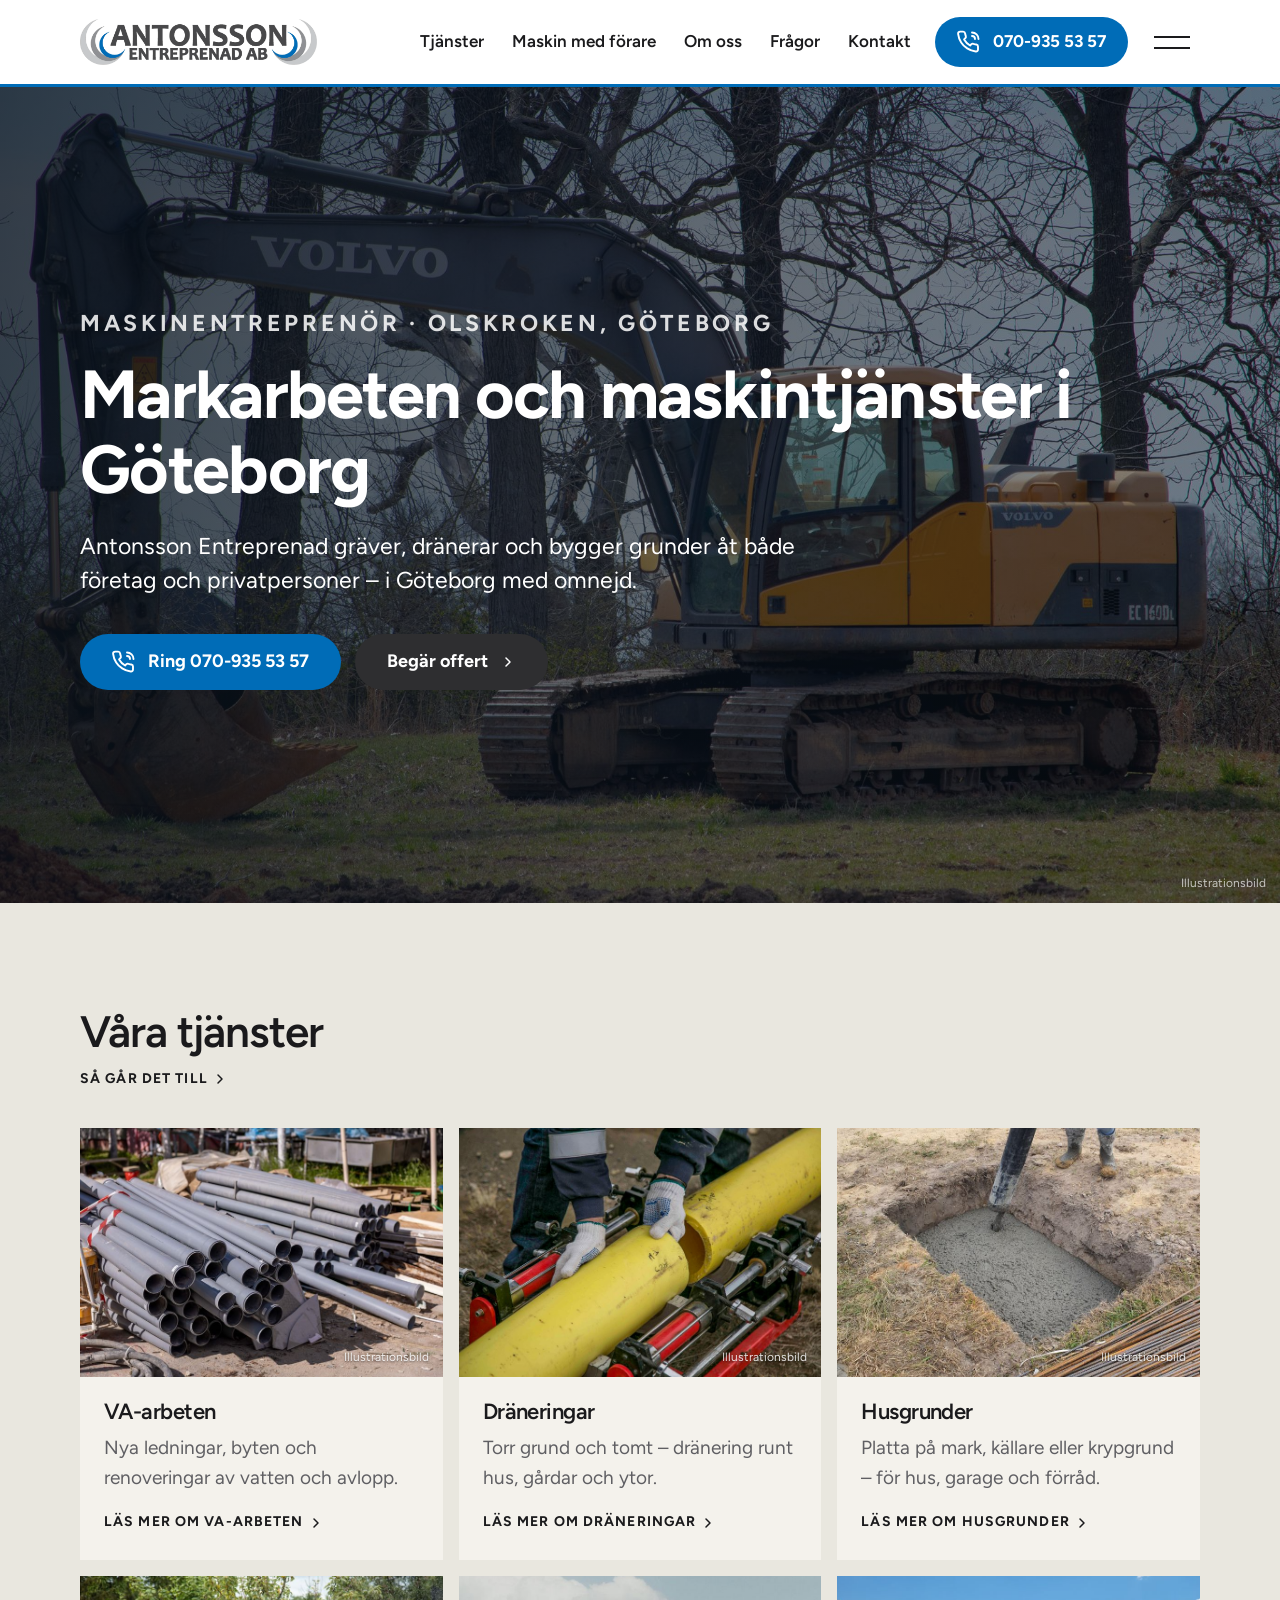
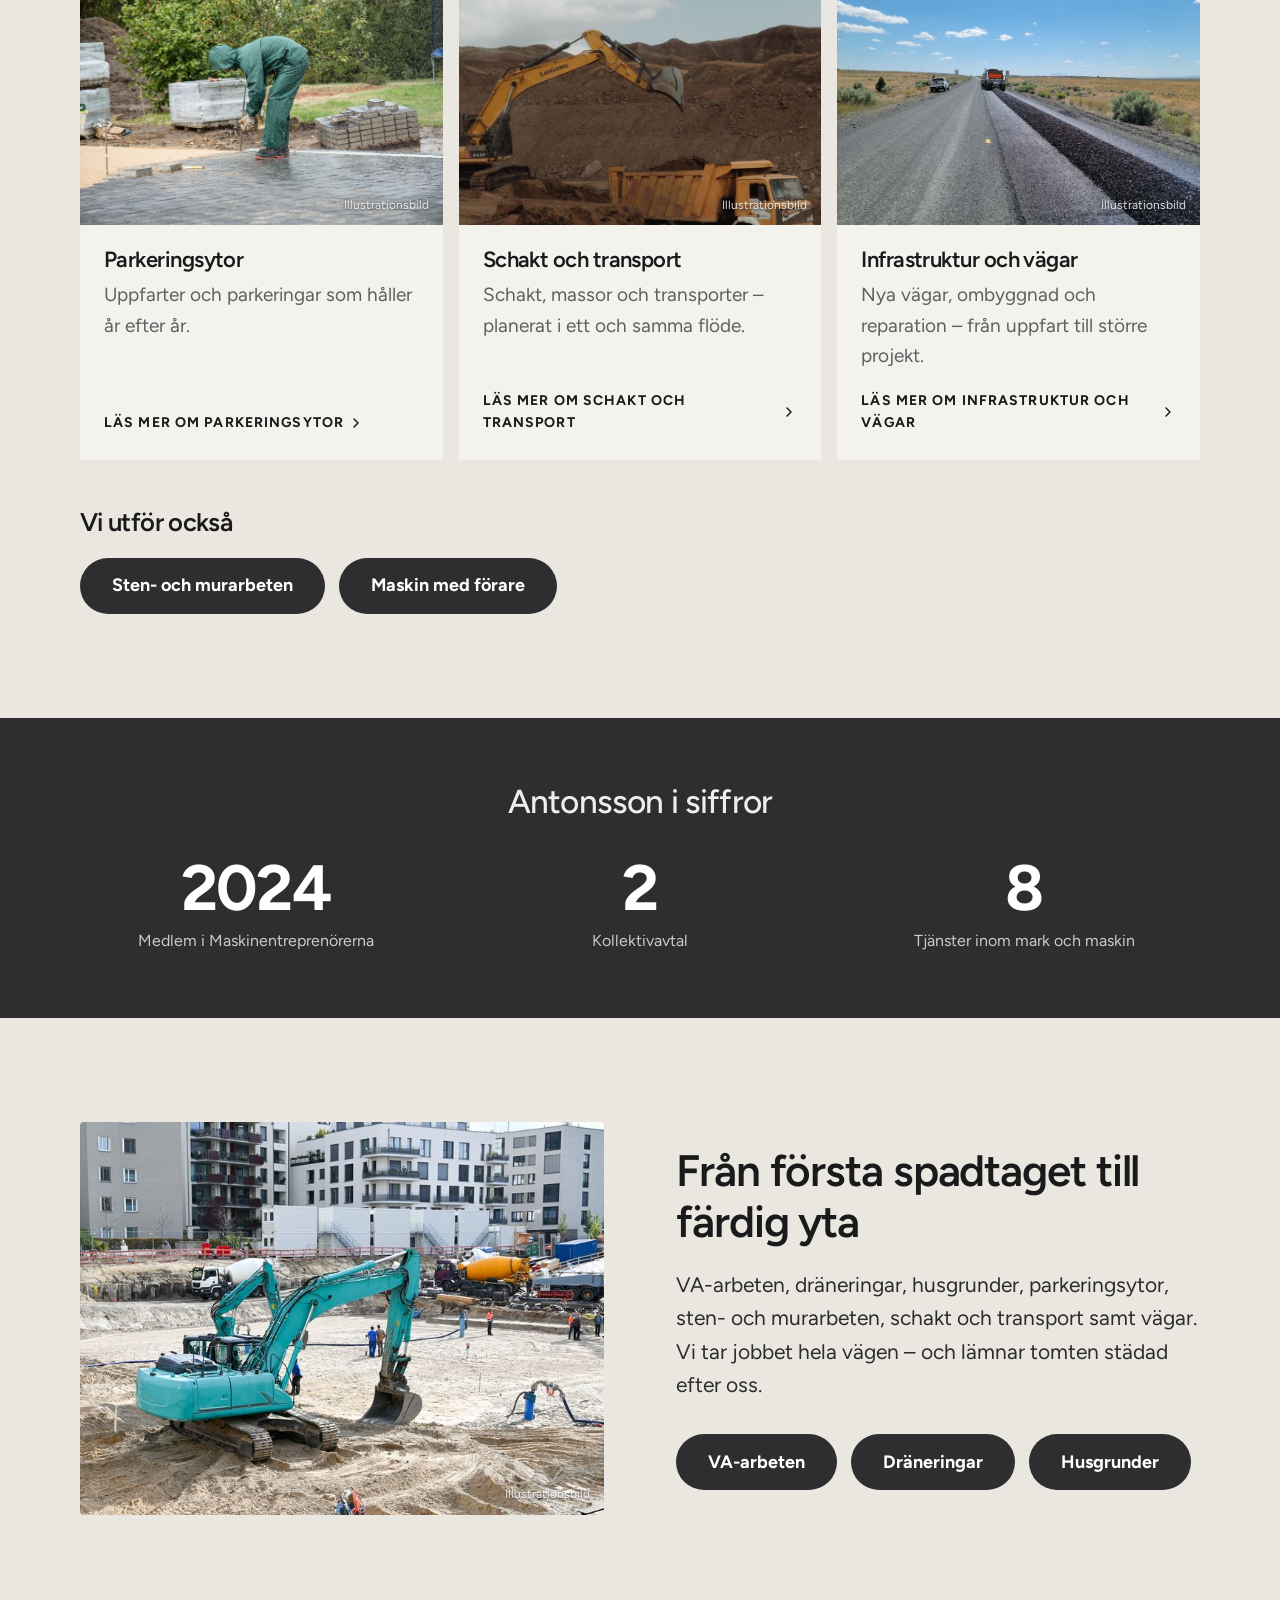
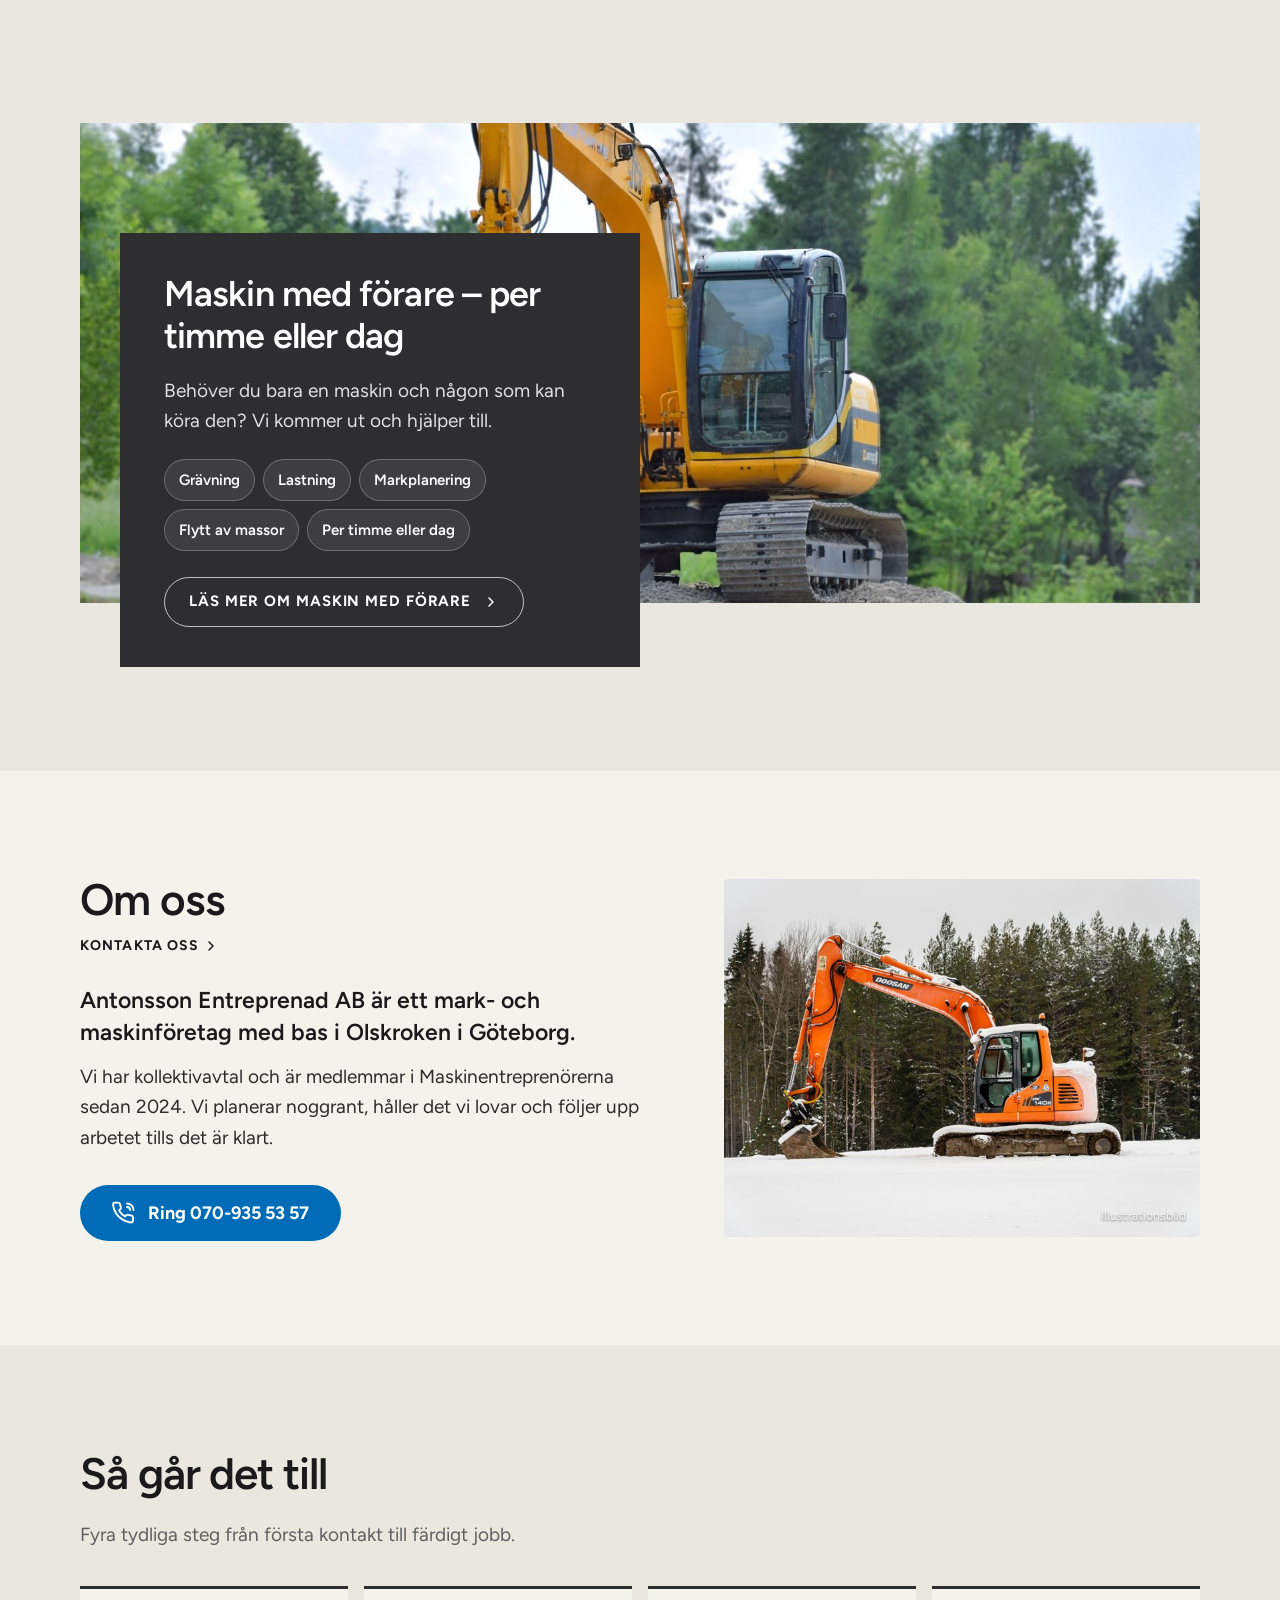
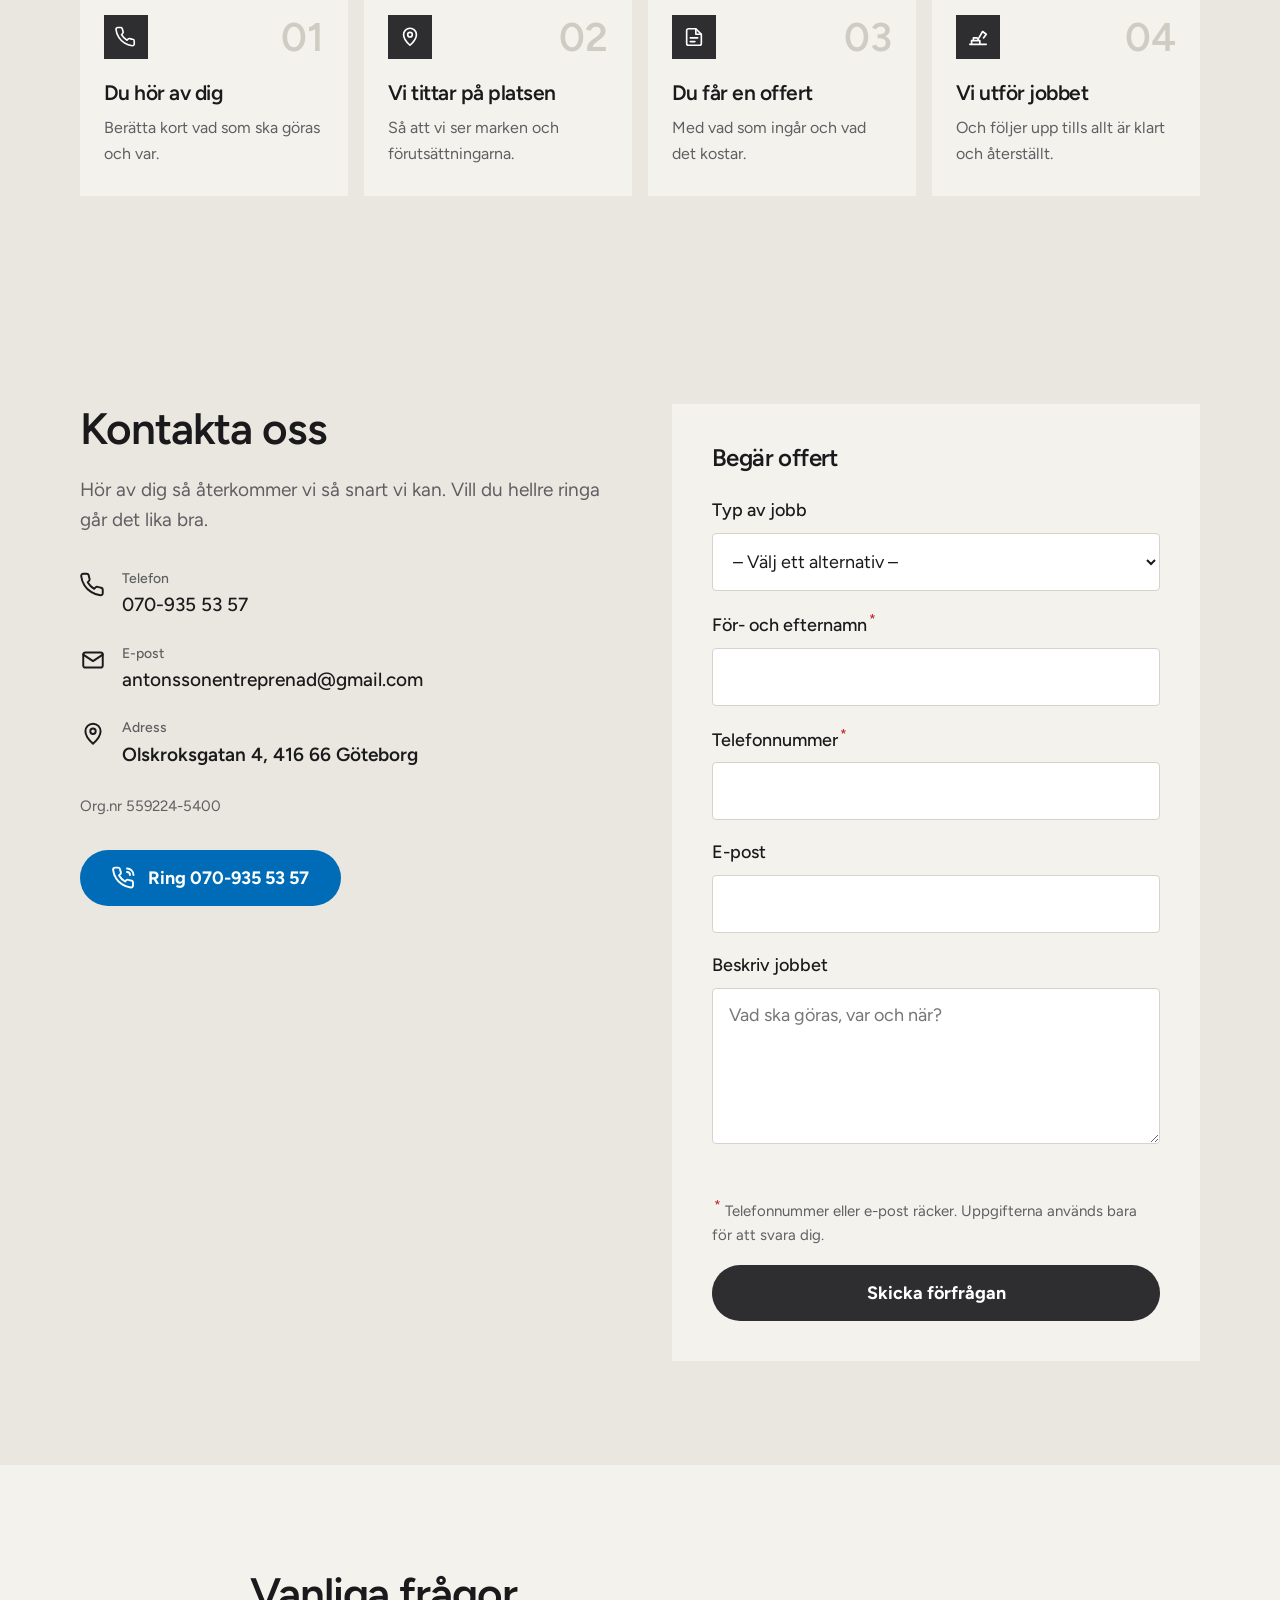
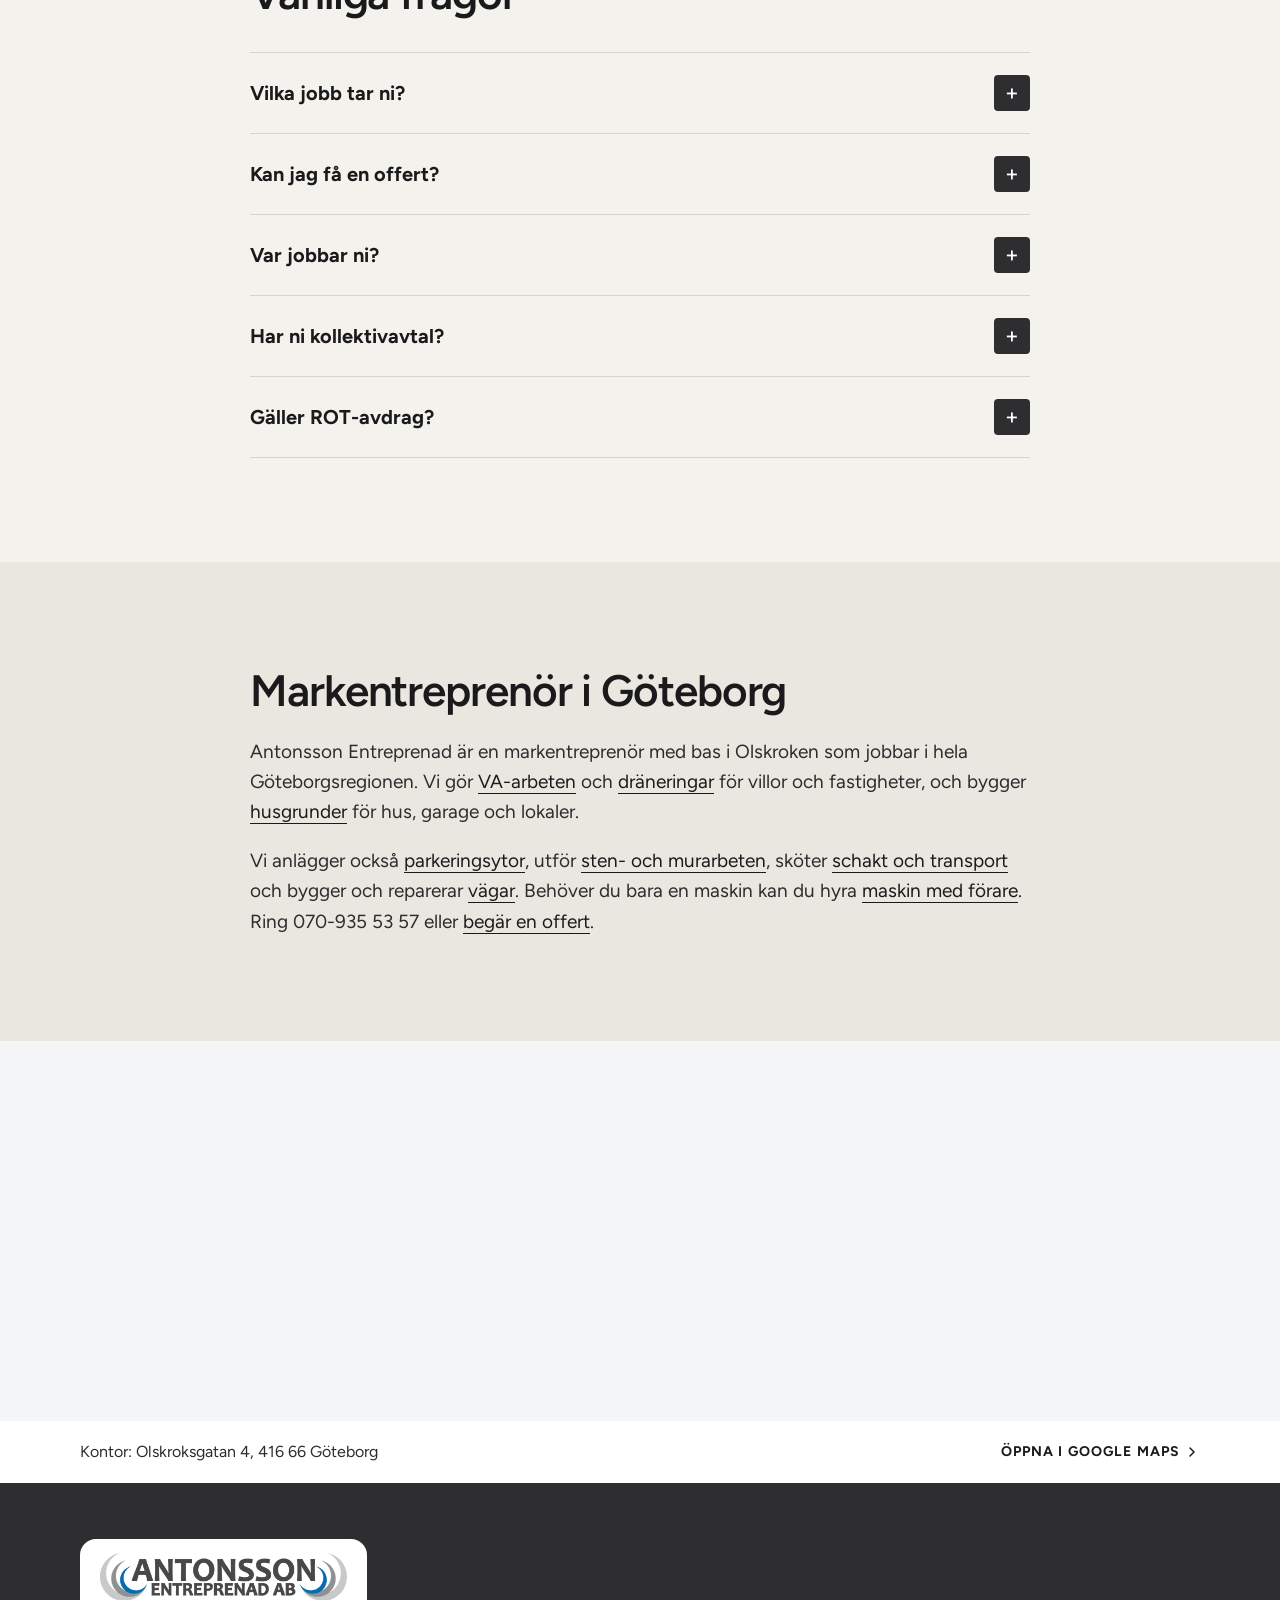
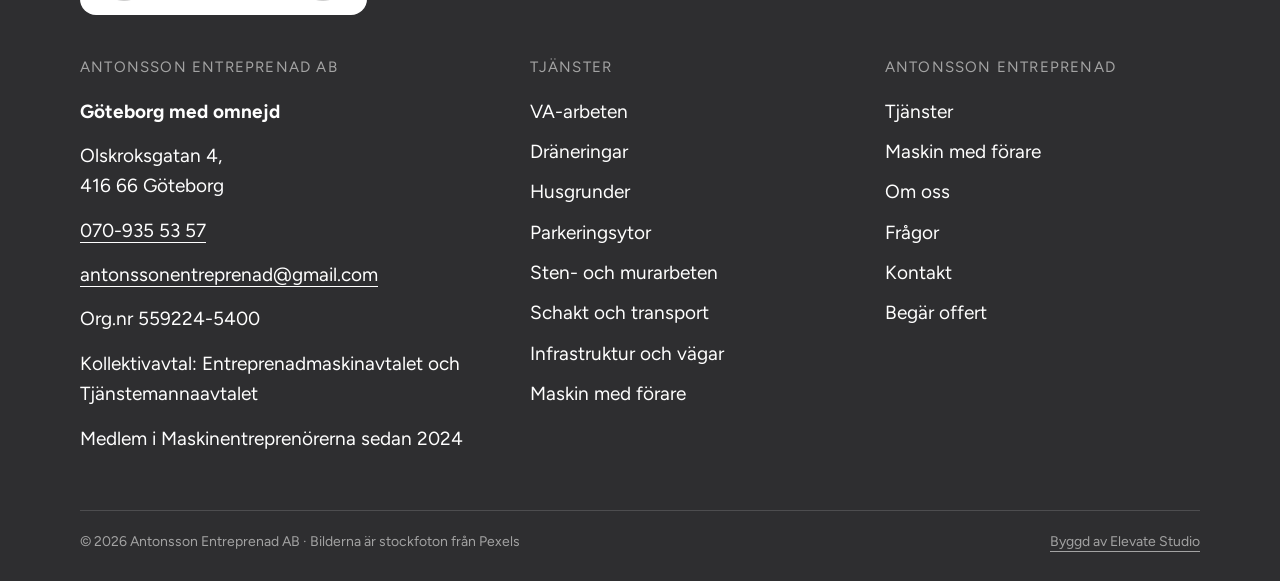
==== commit 03537c95: "Remove the trust strip, transparent PNG logo and PNG favicons The blue strip under the hero is gone." ====
--- a/docs/index.html
+++ b/docs/index.html
@@ -16,24 +16,26 @@
 <link rel="preconnect" href="https://fonts.googleapis.com"><link rel="preconnect" href="https://fonts.gstatic.com" crossorigin>
 <link rel="stylesheet" href="https://fonts.googleapis.com/css2?family=Figtree:wght@400;500;600;700;800&display=swap">
 <link rel="stylesheet" href="assets/site.css?v=02bf741d">
-<link rel="icon" href="img/favicon.svg" type="image/svg+xml">
+<link rel="icon" href="img/favicon-32.png" type="image/png" sizes="32x32">
+<link rel="icon" href="img/favicon.png" type="image/png" sizes="512x512">
+<link rel="apple-touch-icon" href="img/apple-touch-icon.png">
 <script type="application/ld+json">{"@context": "https://schema.org", "@type": "GeneralContractor", "name": "Antonsson Entreprenad AB", "url": "https://elevatestudio018.github.io/Antonsson/", "telephone": "+46709355357", "email": "antonssonentreprenad@gmail.com", "image": "https://elevatestudio018.github.io/Antonsson/img/hero-grav.jpg", "taxID": "559224-5400", "address": {"@type": "PostalAddress", "streetAddress": "Olskroksgatan 4", "postalCode": "41666", "addressLocality": "Göteborg", "addressCountry": "SE"}, "areaServed": [{"@type": "City", "name": "Göteborg"}], "logo": "https://elevatestudio018.github.io/Antonsson/img/logo.png", "memberOf": {"@type": "Organization", "name": "Maskinentreprenörerna"}}</script>
 </head>
 <body>
 <a class="skip" href="#main">Hoppa till innehållet</a>
 <header class="head">
   <div class="wrap bar">
-    <a class="logo" href="#top" aria-label="Till startsidan"><picture><source srcset="img/logo.webp" type="image/webp"><img class="logo-img" src="img/logo.png" width="900" height="174" alt="Antonsson Entreprenad AB"></picture></a>
+    <a class="logo" href="#top" aria-label="Till startsidan"><img class="logo-img" src="img/logo.png" width="900" height="175" alt="Antonsson Entreprenad AB"></a>
     <nav class="nav" aria-label="Huvudmeny"><a href="#tjanster">Tjänster</a><a href="#maskin">Maskin med förare</a><a href="#om-oss">Om oss</a><a href="#fragor">Frågor</a><a href="#kontakt">Kontakt</a></nav>
-    <a class="pill pill-accent head-call" href="tel:+46709355357"><svg class="pi" viewBox="0 0 24 24" fill="none" stroke="currentColor" stroke-width="1.9" stroke-linecap="round" stroke-linejoin="round" aria-hidden="true"><path d="M21 16.5v3a2 2 0 0 1-2.2 2 19.8 19.8 0 0 1-8.6-3.1 19.5 19.5 0 0 1-6-6A19.8 19.8 0 0 1 1.1 3.8 2 2 0 0 1 3.1 1.6h3a2 2 0 0 1 2 1.7c.1 1 .4 1.9.7 2.8a2 2 0 0 1-.5 2.1L7.1 9.5a16 16 0 0 0 6 6l1.3-1.3a2 2 0 0 1 2.1-.4c.9.3 1.8.6 2.8.7a2 2 0 0 1 1.7 2z"/><path d="M15 2.5a6.5 6.5 0 0 1 6.5 6.5M15 6a3 3 0 0 1 3 3"/></svg><span>070-935 53 57</span></a>
-    <a class="round round-accent head-round" href="tel:+46709355357" aria-label="Ring 070-935 53 57"><svg class="pi" viewBox="0 0 24 24" fill="none" stroke="currentColor" stroke-width="1.9" stroke-linecap="round" stroke-linejoin="round" aria-hidden="true"><path d="M21 16.5v3a2 2 0 0 1-2.2 2 19.8 19.8 0 0 1-8.6-3.1 19.5 19.5 0 0 1-6-6A19.8 19.8 0 0 1 1.1 3.8 2 2 0 0 1 3.1 1.6h3a2 2 0 0 1 2 1.7c.1 1 .4 1.9.7 2.8a2 2 0 0 1-.5 2.1L7.1 9.5a16 16 0 0 0 6 6l1.3-1.3a2 2 0 0 1 2.1-.4c.9.3 1.8.6 2.8.7a2 2 0 0 1 1.7 2z"/><path d="M15 2.5a6.5 6.5 0 0 1 6.5 6.5M15 6a3 3 0 0 1 3 3"/></svg></a>
+    <a class="pill pill-accent head-call" href="tel:+46709355357"><svg class="pi" width="24" height="24" viewBox="0 0 24 24" fill="none" stroke="currentColor" stroke-width="1.9" stroke-linecap="round" stroke-linejoin="round" aria-hidden="true"><path d="M21 16.5v3a2 2 0 0 1-2.2 2 19.8 19.8 0 0 1-8.6-3.1 19.5 19.5 0 0 1-6-6A19.8 19.8 0 0 1 1.1 3.8 2 2 0 0 1 3.1 1.6h3a2 2 0 0 1 2 1.7c.1 1 .4 1.9.7 2.8a2 2 0 0 1-.5 2.1L7.1 9.5a16 16 0 0 0 6 6l1.3-1.3a2 2 0 0 1 2.1-.4c.9.3 1.8.6 2.8.7a2 2 0 0 1 1.7 2z"/><path d="M15 2.5a6.5 6.5 0 0 1 6.5 6.5M15 6a3 3 0 0 1 3 3"/></svg><span>070-935 53 57</span></a>
+    <a class="round round-accent head-round" href="tel:+46709355357" aria-label="Ring 070-935 53 57"><svg class="pi" width="24" height="24" viewBox="0 0 24 24" fill="none" stroke="currentColor" stroke-width="1.9" stroke-linecap="round" stroke-linejoin="round" aria-hidden="true"><path d="M21 16.5v3a2 2 0 0 1-2.2 2 19.8 19.8 0 0 1-8.6-3.1 19.5 19.5 0 0 1-6-6A19.8 19.8 0 0 1 1.1 3.8 2 2 0 0 1 3.1 1.6h3a2 2 0 0 1 2 1.7c.1 1 .4 1.9.7 2.8a2 2 0 0 1-.5 2.1L7.1 9.5a16 16 0 0 0 6 6l1.3-1.3a2 2 0 0 1 2.1-.4c.9.3 1.8.6 2.8.7a2 2 0 0 1 1.7 2z"/><path d="M15 2.5a6.5 6.5 0 0 1 6.5 6.5M15 6a3 3 0 0 1 3 3"/></svg></a>
     <button class="burger" id="menuBtn" type="button" aria-expanded="false" aria-controls="menu" aria-label="Meny"><span></span><span></span></button>
   </div>
   <nav class="menu" id="menu" aria-label="Meny" hidden>
     <div class="wrap">
       <ul class="menu-main"><li><a href="#tjanster">Tjänster</a></li><li><a href="#maskin">Maskin med förare</a></li><li><a href="#om-oss">Om oss</a></li><li><a href="#fragor">Frågor</a></li><li><a href="#kontakt">Kontakt</a></li></ul>
       <p class="menu-h">Tjänster</p><ul class="menu-svc"><li><a href="tjanst-va-arbeten.html">VA-arbeten</a></li><li><a href="tjanst-draneringar.html">Dräneringar</a></li><li><a href="tjanst-husgrunder.html">Husgrunder</a></li><li><a href="tjanst-parkeringsytor.html">Parkeringsytor</a></li><li><a href="tjanst-sten-och-murarbeten.html">Sten- och murarbeten</a></li><li><a href="tjanst-schakt-och-transport.html">Schakt och transport</a></li><li><a href="tjanst-infrastruktur.html">Infrastruktur och vägar</a></li><li><a href="tjanst-maskin-med-forare.html">Maskin med förare</a></li></ul>
-      <a class="pill pill-accent " href="tel:+46709355357"><svg class="pi" viewBox="0 0 24 24" fill="none" stroke="currentColor" stroke-width="1.9" stroke-linecap="round" stroke-linejoin="round" aria-hidden="true"><path d="M21 16.5v3a2 2 0 0 1-2.2 2 19.8 19.8 0 0 1-8.6-3.1 19.5 19.5 0 0 1-6-6A19.8 19.8 0 0 1 1.1 3.8 2 2 0 0 1 3.1 1.6h3a2 2 0 0 1 2 1.7c.1 1 .4 1.9.7 2.8a2 2 0 0 1-.5 2.1L7.1 9.5a16 16 0 0 0 6 6l1.3-1.3a2 2 0 0 1 2.1-.4c.9.3 1.8.6 2.8.7a2 2 0 0 1 1.7 2z"/><path d="M15 2.5a6.5 6.5 0 0 1 6.5 6.5M15 6a3 3 0 0 1 3 3"/></svg><span>Ring 070-935 53 57</span></a>
+      <a class="pill pill-accent " href="tel:+46709355357"><svg class="pi" width="24" height="24" viewBox="0 0 24 24" fill="none" stroke="currentColor" stroke-width="1.9" stroke-linecap="round" stroke-linejoin="round" aria-hidden="true"><path d="M21 16.5v3a2 2 0 0 1-2.2 2 19.8 19.8 0 0 1-8.6-3.1 19.5 19.5 0 0 1-6-6A19.8 19.8 0 0 1 1.1 3.8 2 2 0 0 1 3.1 1.6h3a2 2 0 0 1 2 1.7c.1 1 .4 1.9.7 2.8a2 2 0 0 1-.5 2.1L7.1 9.5a16 16 0 0 0 6 6l1.3-1.3a2 2 0 0 1 2.1-.4c.9.3 1.8.6 2.8.7a2 2 0 0 1 1.7 2z"/><path d="M15 2.5a6.5 6.5 0 0 1 6.5 6.5M15 6a3 3 0 0 1 3 3"/></svg><span>Ring 070-935 53 57</span></a>
     </div>
   </nav>
 </header>
@@ -44,20 +46,16 @@
     <p class="eyebrow">Maskinentreprenör · Olskroken, Göteborg</p>
     <h1 id="hero-h">Markarbeten och maskintjänster i Göteborg</h1>
     <p>Antonsson Entreprenad gräver, dränerar och bygger grunder åt både företag och privatpersoner – i Göteborg med omnejd.</p>
-    <div class="btns"><a class="pill pill-accent " href="tel:+46709355357"><svg class="pi" viewBox="0 0 24 24" fill="none" stroke="currentColor" stroke-width="1.9" stroke-linecap="round" stroke-linejoin="round" aria-hidden="true"><path d="M21 16.5v3a2 2 0 0 1-2.2 2 19.8 19.8 0 0 1-8.6-3.1 19.5 19.5 0 0 1-6-6A19.8 19.8 0 0 1 1.1 3.8 2 2 0 0 1 3.1 1.6h3a2 2 0 0 1 2 1.7c.1 1 .4 1.9.7 2.8a2 2 0 0 1-.5 2.1L7.1 9.5a16 16 0 0 0 6 6l1.3-1.3a2 2 0 0 1 2.1-.4c.9.3 1.8.6 2.8.7a2 2 0 0 1 1.7 2z"/><path d="M15 2.5a6.5 6.5 0 0 1 6.5 6.5M15 6a3 3 0 0 1 3 3"/></svg><span>Ring 070-935 53 57</span></a><a class="pill pill-dark" href="#offert">Begär offert <svg class="chev" viewBox="0 0 24 24" fill="none" stroke="currentColor" stroke-width="2.2" stroke-linecap="round" stroke-linejoin="round" aria-hidden="true"><path d="m9 6 6 6-6 6"/></svg></a></div>
+    <div class="btns"><a class="pill pill-accent " href="tel:+46709355357"><svg class="pi" width="24" height="24" viewBox="0 0 24 24" fill="none" stroke="currentColor" stroke-width="1.9" stroke-linecap="round" stroke-linejoin="round" aria-hidden="true"><path d="M21 16.5v3a2 2 0 0 1-2.2 2 19.8 19.8 0 0 1-8.6-3.1 19.5 19.5 0 0 1-6-6A19.8 19.8 0 0 1 1.1 3.8 2 2 0 0 1 3.1 1.6h3a2 2 0 0 1 2 1.7c.1 1 .4 1.9.7 2.8a2 2 0 0 1-.5 2.1L7.1 9.5a16 16 0 0 0 6 6l1.3-1.3a2 2 0 0 1 2.1-.4c.9.3 1.8.6 2.8.7a2 2 0 0 1 1.7 2z"/><path d="M15 2.5a6.5 6.5 0 0 1 6.5 6.5M15 6a3 3 0 0 1 3 3"/></svg><span>Ring 070-935 53 57</span></a><a class="pill pill-dark" href="#offert">Begär offert <svg class="chev" width="16" height="16" viewBox="0 0 24 24" fill="none" stroke="currentColor" stroke-width="2.2" stroke-linecap="round" stroke-linejoin="round" aria-hidden="true"><path d="m9 6 6 6-6 6"/></svg></a></div>
   </div>
   <span class="hero-note">Illustrationsbild</span>
-</section>
-
-<section class="trust" aria-label="Om företaget">
-  <div class="wrap"><ul><li>Medlem i Maskinentreprenörerna sedan 2024</li><li>Kollektivavtal: Entreprenadmaskinavtalet</li><li>Kollektivavtal: Tjänstemän</li><li>Org.nr 559224-5400</li></ul></div>
 </section>
 
 <section class="sec" id="tjanster" aria-labelledby="tj-h">
   <div class="wrap">
     <h2 id="tj-h">Våra tjänster</h2>
-    <a class="small-link" href="#sa-gar-det-till">Så går det till <svg class="chev" viewBox="0 0 24 24" fill="none" stroke="currentColor" stroke-width="2.2" stroke-linecap="round" stroke-linejoin="round" aria-hidden="true"><path d="m9 6 6 6-6 6"/></svg></a>
-    <ul class="cards"><li class="card"><a href="tjanst-va-arbeten.html"><figure class="ph"><img src="img/va.jpg" srcset="img/va-s.jpg 800w, img/va.jpg 1800w" sizes="(min-width: 960px) 33vw, 100vw" alt="Grå avloppsrör staplade på en byggarbetsplats" loading="lazy" decoding="async" style="object-position:50% 50%"><figcaption>Illustrationsbild</figcaption></figure><div class="card-body"><h3>VA-arbeten</h3><p>Nya ledningar, byten och renoveringar av vatten och avlopp.</p><span class="more">Läs mer om va-arbeten <svg class="chev" viewBox="0 0 24 24" fill="none" stroke="currentColor" stroke-width="2.2" stroke-linecap="round" stroke-linejoin="round" aria-hidden="true"><path d="m9 6 6 6-6 6"/></svg></span></div></a></li><li class="card"><a href="tjanst-draneringar.html"><figure class="ph"><img src="img/dranering.jpg" srcset="img/dranering-s.jpg 800w, img/dranering.jpg 1800w" sizes="(min-width: 960px) 33vw, 100vw" alt="Gult rör monteras med hydraulverktyg" loading="lazy" decoding="async" style="object-position:50% 50%"><figcaption>Illustrationsbild</figcaption></figure><div class="card-body"><h3>Dräneringar</h3><p>Torr grund och tomt – dränering runt hus, gårdar och ytor.</p><span class="more">Läs mer om dräneringar <svg class="chev" viewBox="0 0 24 24" fill="none" stroke="currentColor" stroke-width="2.2" stroke-linecap="round" stroke-linejoin="round" aria-hidden="true"><path d="m9 6 6 6-6 6"/></svg></span></div></a></li><li class="card"><a href="tjanst-husgrunder.html"><figure class="ph"><img src="img/husgrund.jpg" srcset="img/husgrund-s.jpg 800w, img/husgrund.jpg 1800w" sizes="(min-width: 960px) 33vw, 100vw" alt="Betong gjuts i en grundgrop med armering bredvid" loading="lazy" decoding="async" style="object-position:50% 50%"><figcaption>Illustrationsbild</figcaption></figure><div class="card-body"><h3>Husgrunder</h3><p>Platta på mark, källare eller krypgrund – för hus, garage och förråd.</p><span class="more">Läs mer om husgrunder <svg class="chev" viewBox="0 0 24 24" fill="none" stroke="currentColor" stroke-width="2.2" stroke-linecap="round" stroke-linejoin="round" aria-hidden="true"><path d="m9 6 6 6-6 6"/></svg></span></div></a></li><li class="card"><a href="tjanst-parkeringsytor.html"><figure class="ph"><img src="img/parkering.jpg" srcset="img/parkering-s.jpg 800w, img/parkering.jpg 1800w" sizes="(min-width: 960px) 33vw, 100vw" alt="Arbetare lägger marksten på en ny yta" loading="lazy" decoding="async" style="object-position:50% 55%"><figcaption>Illustrationsbild</figcaption></figure><div class="card-body"><h3>Parkeringsytor</h3><p>Uppfarter och parkeringar som håller år efter år.</p><span class="more">Läs mer om parkeringsytor <svg class="chev" viewBox="0 0 24 24" fill="none" stroke="currentColor" stroke-width="2.2" stroke-linecap="round" stroke-linejoin="round" aria-hidden="true"><path d="m9 6 6 6-6 6"/></svg></span></div></a></li><li class="card"><a href="tjanst-schakt-och-transport.html"><figure class="ph"><img src="img/schakt.jpg" srcset="img/schakt-s.jpg 800w, img/schakt.jpg 1800w" sizes="(min-width: 960px) 33vw, 100vw" alt="Grävmaskin lastar massor på en dumper" loading="lazy" decoding="async" style="object-position:50% 50%"><figcaption>Illustrationsbild</figcaption></figure><div class="card-body"><h3>Schakt och transport</h3><p>Schakt, massor och transporter – planerat i ett och samma flöde.</p><span class="more">Läs mer om schakt och transport <svg class="chev" viewBox="0 0 24 24" fill="none" stroke="currentColor" stroke-width="2.2" stroke-linecap="round" stroke-linejoin="round" aria-hidden="true"><path d="m9 6 6 6-6 6"/></svg></span></div></a></li><li class="card"><a href="tjanst-infrastruktur.html"><figure class="ph"><img src="img/infrastruktur.jpg" srcset="img/infrastruktur-s.jpg 800w, img/infrastruktur.jpg 1800w" sizes="(min-width: 960px) 33vw, 100vw" alt="Väg under byggnation med nytt asfaltslager" loading="lazy" decoding="async" style="object-position:50% 60%"><figcaption>Illustrationsbild</figcaption></figure><div class="card-body"><h3>Infrastruktur och vägar</h3><p>Nya vägar, ombyggnad och reparation – från uppfart till större projekt.</p><span class="more">Läs mer om infrastruktur och vägar <svg class="chev" viewBox="0 0 24 24" fill="none" stroke="currentColor" stroke-width="2.2" stroke-linecap="round" stroke-linejoin="round" aria-hidden="true"><path d="m9 6 6 6-6 6"/></svg></span></div></a></li></ul>
+    <a class="small-link" href="#sa-gar-det-till">Så går det till <svg class="chev" width="16" height="16" viewBox="0 0 24 24" fill="none" stroke="currentColor" stroke-width="2.2" stroke-linecap="round" stroke-linejoin="round" aria-hidden="true"><path d="m9 6 6 6-6 6"/></svg></a>
+    <ul class="cards"><li class="card"><a href="tjanst-va-arbeten.html"><figure class="ph"><img src="img/va.jpg" srcset="img/va-s.jpg 800w, img/va.jpg 1800w" sizes="(min-width: 960px) 33vw, 100vw" alt="Grå avloppsrör staplade på en byggarbetsplats" loading="lazy" decoding="async" style="object-position:50% 50%"><figcaption>Illustrationsbild</figcaption></figure><div class="card-body"><h3>VA-arbeten</h3><p>Nya ledningar, byten och renoveringar av vatten och avlopp.</p><span class="more">Läs mer om va-arbeten <svg class="chev" width="16" height="16" viewBox="0 0 24 24" fill="none" stroke="currentColor" stroke-width="2.2" stroke-linecap="round" stroke-linejoin="round" aria-hidden="true"><path d="m9 6 6 6-6 6"/></svg></span></div></a></li><li class="card"><a href="tjanst-draneringar.html"><figure class="ph"><img src="img/dranering.jpg" srcset="img/dranering-s.jpg 800w, img/dranering.jpg 1800w" sizes="(min-width: 960px) 33vw, 100vw" alt="Gult rör monteras med hydraulverktyg" loading="lazy" decoding="async" style="object-position:50% 50%"><figcaption>Illustrationsbild</figcaption></figure><div class="card-body"><h3>Dräneringar</h3><p>Torr grund och tomt – dränering runt hus, gårdar och ytor.</p><span class="more">Läs mer om dräneringar <svg class="chev" width="16" height="16" viewBox="0 0 24 24" fill="none" stroke="currentColor" stroke-width="2.2" stroke-linecap="round" stroke-linejoin="round" aria-hidden="true"><path d="m9 6 6 6-6 6"/></svg></span></div></a></li><li class="card"><a href="tjanst-husgrunder.html"><figure class="ph"><img src="img/husgrund.jpg" srcset="img/husgrund-s.jpg 800w, img/husgrund.jpg 1800w" sizes="(min-width: 960px) 33vw, 100vw" alt="Betong gjuts i en grundgrop med armering bredvid" loading="lazy" decoding="async" style="object-position:50% 50%"><figcaption>Illustrationsbild</figcaption></figure><div class="card-body"><h3>Husgrunder</h3><p>Platta på mark, källare eller krypgrund – för hus, garage och förråd.</p><span class="more">Läs mer om husgrunder <svg class="chev" width="16" height="16" viewBox="0 0 24 24" fill="none" stroke="currentColor" stroke-width="2.2" stroke-linecap="round" stroke-linejoin="round" aria-hidden="true"><path d="m9 6 6 6-6 6"/></svg></span></div></a></li><li class="card"><a href="tjanst-parkeringsytor.html"><figure class="ph"><img src="img/parkering.jpg" srcset="img/parkering-s.jpg 800w, img/parkering.jpg 1800w" sizes="(min-width: 960px) 33vw, 100vw" alt="Arbetare lägger marksten på en ny yta" loading="lazy" decoding="async" style="object-position:50% 55%"><figcaption>Illustrationsbild</figcaption></figure><div class="card-body"><h3>Parkeringsytor</h3><p>Uppfarter och parkeringar som håller år efter år.</p><span class="more">Läs mer om parkeringsytor <svg class="chev" width="16" height="16" viewBox="0 0 24 24" fill="none" stroke="currentColor" stroke-width="2.2" stroke-linecap="round" stroke-linejoin="round" aria-hidden="true"><path d="m9 6 6 6-6 6"/></svg></span></div></a></li><li class="card"><a href="tjanst-schakt-och-transport.html"><figure class="ph"><img src="img/schakt.jpg" srcset="img/schakt-s.jpg 800w, img/schakt.jpg 1800w" sizes="(min-width: 960px) 33vw, 100vw" alt="Grävmaskin lastar massor på en dumper" loading="lazy" decoding="async" style="object-position:50% 50%"><figcaption>Illustrationsbild</figcaption></figure><div class="card-body"><h3>Schakt och transport</h3><p>Schakt, massor och transporter – planerat i ett och samma flöde.</p><span class="more">Läs mer om schakt och transport <svg class="chev" width="16" height="16" viewBox="0 0 24 24" fill="none" stroke="currentColor" stroke-width="2.2" stroke-linecap="round" stroke-linejoin="round" aria-hidden="true"><path d="m9 6 6 6-6 6"/></svg></span></div></a></li><li class="card"><a href="tjanst-infrastruktur.html"><figure class="ph"><img src="img/infrastruktur.jpg" srcset="img/infrastruktur-s.jpg 800w, img/infrastruktur.jpg 1800w" sizes="(min-width: 960px) 33vw, 100vw" alt="Väg under byggnation med nytt asfaltslager" loading="lazy" decoding="async" style="object-position:50% 60%"><figcaption>Illustrationsbild</figcaption></figure><div class="card-body"><h3>Infrastruktur och vägar</h3><p>Nya vägar, ombyggnad och reparation – från uppfart till större projekt.</p><span class="more">Läs mer om infrastruktur och vägar <svg class="chev" width="16" height="16" viewBox="0 0 24 24" fill="none" stroke="currentColor" stroke-width="2.2" stroke-linecap="round" stroke-linejoin="round" aria-hidden="true"><path d="m9 6 6 6-6 6"/></svg></span></div></a></li></ul>
     <h3 class="also-h">Vi utför också</h3>
     <div class="btns"><a class="pill pill-dark" href="tjanst-sten-och-murarbeten.html">Sten- och murarbeten</a><a class="pill pill-dark" href="tjanst-maskin-med-forare.html">Maskin med förare</a></div>
   </div>
@@ -88,7 +86,7 @@
       <h2 id="ut-h">Maskin med förare – per timme eller dag</h2>
       <p>Behöver du bara en maskin och någon som kan köra den? Vi kommer ut och hjälper till.</p>
       <ul class="machines"><li>Grävning</li><li>Lastning</li><li>Markplanering</li><li>Flytt av massor</li><li>Per timme eller dag</li></ul>
-      <div class="btns"><a class="pill pill-outline" href="tjanst-maskin-med-forare.html">Läs mer om maskin med förare <svg class="chev" viewBox="0 0 24 24" fill="none" stroke="currentColor" stroke-width="2.2" stroke-linecap="round" stroke-linejoin="round" aria-hidden="true"><path d="m9 6 6 6-6 6"/></svg></a></div>
+      <div class="btns"><a class="pill pill-outline" href="tjanst-maskin-med-forare.html">Läs mer om maskin med förare <svg class="chev" width="16" height="16" viewBox="0 0 24 24" fill="none" stroke="currentColor" stroke-width="2.2" stroke-linecap="round" stroke-linejoin="round" aria-hidden="true"><path d="m9 6 6 6-6 6"/></svg></a></div>
     </div>
   </div>
 </section>
@@ -97,10 +95,10 @@
   <div class="wrap split split-rev">
     <div>
       <h2 id="om-h">Om oss</h2>
-      <a class="small-link" href="#kontakt">Kontakta oss <svg class="chev" viewBox="0 0 24 24" fill="none" stroke="currentColor" stroke-width="2.2" stroke-linecap="round" stroke-linejoin="round" aria-hidden="true"><path d="m9 6 6 6-6 6"/></svg></a>
+      <a class="small-link" href="#kontakt">Kontakta oss <svg class="chev" width="16" height="16" viewBox="0 0 24 24" fill="none" stroke="currentColor" stroke-width="2.2" stroke-linecap="round" stroke-linejoin="round" aria-hidden="true"><path d="m9 6 6 6-6 6"/></svg></a>
       <p class="lead-b">Antonsson Entreprenad AB är ett mark- och maskinföretag med bas i Olskroken i Göteborg.</p>
       <p>Vi har kollektivavtal och är medlemmar i Maskinentreprenörerna sedan 2024. Vi planerar noggrant, håller det vi lovar och följer upp arbetet tills det är klart.</p>
-      <div class="btns"><a class="pill pill-accent " href="tel:+46709355357"><svg class="pi" viewBox="0 0 24 24" fill="none" stroke="currentColor" stroke-width="1.9" stroke-linecap="round" stroke-linejoin="round" aria-hidden="true"><path d="M21 16.5v3a2 2 0 0 1-2.2 2 19.8 19.8 0 0 1-8.6-3.1 19.5 19.5 0 0 1-6-6A19.8 19.8 0 0 1 1.1 3.8 2 2 0 0 1 3.1 1.6h3a2 2 0 0 1 2 1.7c.1 1 .4 1.9.7 2.8a2 2 0 0 1-.5 2.1L7.1 9.5a16 16 0 0 0 6 6l1.3-1.3a2 2 0 0 1 2.1-.4c.9.3 1.8.6 2.8.7a2 2 0 0 1 1.7 2z"/><path d="M15 2.5a6.5 6.5 0 0 1 6.5 6.5M15 6a3 3 0 0 1 3 3"/></svg><span>Ring 070-935 53 57</span></a></div>
+      <div class="btns"><a class="pill pill-accent " href="tel:+46709355357"><svg class="pi" width="24" height="24" viewBox="0 0 24 24" fill="none" stroke="currentColor" stroke-width="1.9" stroke-linecap="round" stroke-linejoin="round" aria-hidden="true"><path d="M21 16.5v3a2 2 0 0 1-2.2 2 19.8 19.8 0 0 1-8.6-3.1 19.5 19.5 0 0 1-6-6A19.8 19.8 0 0 1 1.1 3.8 2 2 0 0 1 3.1 1.6h3a2 2 0 0 1 2 1.7c.1 1 .4 1.9.7 2.8a2 2 0 0 1-.5 2.1L7.1 9.5a16 16 0 0 0 6 6l1.3-1.3a2 2 0 0 1 2.1-.4c.9.3 1.8.6 2.8.7a2 2 0 0 1 1.7 2z"/><path d="M15 2.5a6.5 6.5 0 0 1 6.5 6.5M15 6a3 3 0 0 1 3 3"/></svg><span>Ring 070-935 53 57</span></a></div>
     </div>
     <figure class="ph"><img src="img/om-oss.jpg" srcset="img/om-oss-s.jpg 800w, img/om-oss.jpg 1800w" sizes="(min-width: 960px) 50vw, 100vw" alt="Grävmaskin i snö framför granskog" loading="lazy" decoding="async" style="object-position:50% 50%"><figcaption>Illustrationsbild</figcaption></figure>
   </div>
@@ -110,7 +108,7 @@
   <div class="wrap">
     <h2 id="sg-h">Så går det till</h2>
     <p class="sub">Fyra tydliga steg från första kontakt till färdigt jobb.</p>
-    <ol class="steps"><li><div class="step-top"><span class="step-ic"><svg class="ic" viewBox="0 0 24 24" fill="none" stroke="currentColor" stroke-width="1.8" stroke-linecap="round" stroke-linejoin="round" aria-hidden="true"><path d="M21 16.5v3a2 2 0 0 1-2.2 2 19.8 19.8 0 0 1-8.6-3.1 19.5 19.5 0 0 1-6-6A19.8 19.8 0 0 1 1.1 3.8 2 2 0 0 1 3.1 1.6h3a2 2 0 0 1 2 1.7c.1 1 .4 1.9.7 2.8a2 2 0 0 1-.5 2.1L7.1 9.5a16 16 0 0 0 6 6l1.3-1.3a2 2 0 0 1 2.1-.4c.9.3 1.8.6 2.8.7a2 2 0 0 1 1.7 2z"/></svg></span><span class="step-n">01</span></div><h3>Du hör av dig</h3><p>Berätta kort vad som ska göras och var.</p></li><li><div class="step-top"><span class="step-ic"><svg class="ic" viewBox="0 0 24 24" fill="none" stroke="currentColor" stroke-width="1.8" stroke-linecap="round" stroke-linejoin="round" aria-hidden="true"><path d="M12 21s-7-6.2-7-11.5a7 7 0 0 1 14 0C19 14.8 12 21 12 21z"/><circle cx="12" cy="9.5" r="2.5"/></svg></span><span class="step-n">02</span></div><h3>Vi tittar på platsen</h3><p>Så att vi ser marken och förutsättningarna.</p></li><li><div class="step-top"><span class="step-ic"><svg class="ic" viewBox="0 0 24 24" fill="none" stroke="currentColor" stroke-width="1.8" stroke-linecap="round" stroke-linejoin="round" aria-hidden="true"><path d="M14 3H6a2 2 0 0 0-2 2v14a2 2 0 0 0 2 2h12a2 2 0 0 0 2-2V9z"/><path d="M14 3v6h6M8 13h8M8 17h5"/></svg></span><span class="step-n">03</span></div><h3>Du får en offert</h3><p>Med vad som ingår och vad det kostar.</p></li><li><div class="step-top"><span class="step-ic"><svg class="ic" viewBox="0 0 24 24" fill="none" stroke="currentColor" stroke-width="1.8" stroke-linecap="round" stroke-linejoin="round" aria-hidden="true"><path d="M3 20h18M5 20v-4h9v4M7 16v-3h4l2 3M13 13l4-7 4 3-3 4"/></svg></span><span class="step-n">04</span></div><h3>Vi utför jobbet</h3><p>Och följer upp tills allt är klart och återställt.</p></li></ol>
+    <ol class="steps"><li><div class="step-top"><span class="step-ic"><svg class="ic" width="24" height="24" viewBox="0 0 24 24" fill="none" stroke="currentColor" stroke-width="1.8" stroke-linecap="round" stroke-linejoin="round" aria-hidden="true"><path d="M21 16.5v3a2 2 0 0 1-2.2 2 19.8 19.8 0 0 1-8.6-3.1 19.5 19.5 0 0 1-6-6A19.8 19.8 0 0 1 1.1 3.8 2 2 0 0 1 3.1 1.6h3a2 2 0 0 1 2 1.7c.1 1 .4 1.9.7 2.8a2 2 0 0 1-.5 2.1L7.1 9.5a16 16 0 0 0 6 6l1.3-1.3a2 2 0 0 1 2.1-.4c.9.3 1.8.6 2.8.7a2 2 0 0 1 1.7 2z"/></svg></span><span class="step-n">01</span></div><h3>Du hör av dig</h3><p>Berätta kort vad som ska göras och var.</p></li><li><div class="step-top"><span class="step-ic"><svg class="ic" width="24" height="24" viewBox="0 0 24 24" fill="none" stroke="currentColor" stroke-width="1.8" stroke-linecap="round" stroke-linejoin="round" aria-hidden="true"><path d="M12 21s-7-6.2-7-11.5a7 7 0 0 1 14 0C19 14.8 12 21 12 21z"/><circle cx="12" cy="9.5" r="2.5"/></svg></span><span class="step-n">02</span></div><h3>Vi tittar på platsen</h3><p>Så att vi ser marken och förutsättningarna.</p></li><li><div class="step-top"><span class="step-ic"><svg class="ic" width="24" height="24" viewBox="0 0 24 24" fill="none" stroke="currentColor" stroke-width="1.8" stroke-linecap="round" stroke-linejoin="round" aria-hidden="true"><path d="M14 3H6a2 2 0 0 0-2 2v14a2 2 0 0 0 2 2h12a2 2 0 0 0 2-2V9z"/><path d="M14 3v6h6M8 13h8M8 17h5"/></svg></span><span class="step-n">03</span></div><h3>Du får en offert</h3><p>Med vad som ingår och vad det kostar.</p></li><li><div class="step-top"><span class="step-ic"><svg class="ic" width="24" height="24" viewBox="0 0 24 24" fill="none" stroke="currentColor" stroke-width="1.8" stroke-linecap="round" stroke-linejoin="round" aria-hidden="true"><path d="M3 20h18M5 20v-4h9v4M7 16v-3h4l2 3M13 13l4-7 4 3-3 4"/></svg></span><span class="step-n">04</span></div><h3>Vi utför jobbet</h3><p>Och följer upp tills allt är klart och återställt.</p></li></ol>
   </div>
 </section>
 
@@ -120,12 +118,12 @@
       <h2 id="kt-h">Kontakta oss</h2>
       <p class="sub">Hör av dig så återkommer vi så snart vi kan. Vill du hellre ringa går det lika bra.</p>
       <ul class="contact-list">
-        <li><svg class="ic" viewBox="0 0 24 24" fill="none" stroke="currentColor" stroke-width="1.8" stroke-linecap="round" stroke-linejoin="round" aria-hidden="true"><path d="M21 16.5v3a2 2 0 0 1-2.2 2 19.8 19.8 0 0 1-8.6-3.1 19.5 19.5 0 0 1-6-6A19.8 19.8 0 0 1 1.1 3.8 2 2 0 0 1 3.1 1.6h3a2 2 0 0 1 2 1.7c.1 1 .4 1.9.7 2.8a2 2 0 0 1-.5 2.1L7.1 9.5a16 16 0 0 0 6 6l1.3-1.3a2 2 0 0 1 2.1-.4c.9.3 1.8.6 2.8.7a2 2 0 0 1 1.7 2z"/></svg><div><small>Telefon</small><a href="tel:+46709355357">070-935 53 57</a></div></li>
-        <li><svg class="ic" viewBox="0 0 24 24" fill="none" stroke="currentColor" stroke-width="1.8" stroke-linecap="round" stroke-linejoin="round" aria-hidden="true"><rect x="3" y="5" width="18" height="14" rx="2"/><path d="m3 7 9 6 9-6"/></svg><div><small>E-post</small><a href="mailto:antonssonentreprenad@gmail.com">antonssonentreprenad@gmail.com</a></div></li>
-        <li><svg class="ic" viewBox="0 0 24 24" fill="none" stroke="currentColor" stroke-width="1.8" stroke-linecap="round" stroke-linejoin="round" aria-hidden="true"><path d="M12 21s-7-6.2-7-11.5a7 7 0 0 1 14 0C19 14.8 12 21 12 21z"/><circle cx="12" cy="9.5" r="2.5"/></svg><div><small>Adress</small>Olskroksgatan 4, 416 66 Göteborg</div></li>
+        <li><svg class="ic" width="24" height="24" viewBox="0 0 24 24" fill="none" stroke="currentColor" stroke-width="1.8" stroke-linecap="round" stroke-linejoin="round" aria-hidden="true"><path d="M21 16.5v3a2 2 0 0 1-2.2 2 19.8 19.8 0 0 1-8.6-3.1 19.5 19.5 0 0 1-6-6A19.8 19.8 0 0 1 1.1 3.8 2 2 0 0 1 3.1 1.6h3a2 2 0 0 1 2 1.7c.1 1 .4 1.9.7 2.8a2 2 0 0 1-.5 2.1L7.1 9.5a16 16 0 0 0 6 6l1.3-1.3a2 2 0 0 1 2.1-.4c.9.3 1.8.6 2.8.7a2 2 0 0 1 1.7 2z"/></svg><div><small>Telefon</small><a href="tel:+46709355357">070-935 53 57</a></div></li>
+        <li><svg class="ic" width="24" height="24" viewBox="0 0 24 24" fill="none" stroke="currentColor" stroke-width="1.8" stroke-linecap="round" stroke-linejoin="round" aria-hidden="true"><rect x="3" y="5" width="18" height="14" rx="2"/><path d="m3 7 9 6 9-6"/></svg><div><small>E-post</small><a href="mailto:antonssonentreprenad@gmail.com">antonssonentreprenad@gmail.com</a></div></li>
+        <li><svg class="ic" width="24" height="24" viewBox="0 0 24 24" fill="none" stroke="currentColor" stroke-width="1.8" stroke-linecap="round" stroke-linejoin="round" aria-hidden="true"><path d="M12 21s-7-6.2-7-11.5a7 7 0 0 1 14 0C19 14.8 12 21 12 21z"/><circle cx="12" cy="9.5" r="2.5"/></svg><div><small>Adress</small>Olskroksgatan 4, 416 66 Göteborg</div></li>
       </ul>
       <p class="small">Org.nr 559224-5400</p>
-      <div class="btns"><a class="pill pill-accent " href="tel:+46709355357"><svg class="pi" viewBox="0 0 24 24" fill="none" stroke="currentColor" stroke-width="1.9" stroke-linecap="round" stroke-linejoin="round" aria-hidden="true"><path d="M21 16.5v3a2 2 0 0 1-2.2 2 19.8 19.8 0 0 1-8.6-3.1 19.5 19.5 0 0 1-6-6A19.8 19.8 0 0 1 1.1 3.8 2 2 0 0 1 3.1 1.6h3a2 2 0 0 1 2 1.7c.1 1 .4 1.9.7 2.8a2 2 0 0 1-.5 2.1L7.1 9.5a16 16 0 0 0 6 6l1.3-1.3a2 2 0 0 1 2.1-.4c.9.3 1.8.6 2.8.7a2 2 0 0 1 1.7 2z"/><path d="M15 2.5a6.5 6.5 0 0 1 6.5 6.5M15 6a3 3 0 0 1 3 3"/></svg><span>Ring 070-935 53 57</span></a></div>
+      <div class="btns"><a class="pill pill-accent " href="tel:+46709355357"><svg class="pi" width="24" height="24" viewBox="0 0 24 24" fill="none" stroke="currentColor" stroke-width="1.9" stroke-linecap="round" stroke-linejoin="round" aria-hidden="true"><path d="M21 16.5v3a2 2 0 0 1-2.2 2 19.8 19.8 0 0 1-8.6-3.1 19.5 19.5 0 0 1-6-6A19.8 19.8 0 0 1 1.1 3.8 2 2 0 0 1 3.1 1.6h3a2 2 0 0 1 2 1.7c.1 1 .4 1.9.7 2.8a2 2 0 0 1-.5 2.1L7.1 9.5a16 16 0 0 0 6 6l1.3-1.3a2 2 0 0 1 2.1-.4c.9.3 1.8.6 2.8.7a2 2 0 0 1 1.7 2z"/><path d="M15 2.5a6.5 6.5 0 0 1 6.5 6.5M15 6a3 3 0 0 1 3 3"/></svg><span>Ring 070-935 53 57</span></a></div>
     </div>
     <div class="form-card" id="offert">
       <h3>Begär offert</h3>
@@ -166,12 +164,12 @@
 
 <section class="map" aria-label="Karta">
   <iframe src="https://www.google.com/maps?q=Olskroksgatan+4%2C+416+66+G%C3%B6teborg&z=13&hl=sv&output=embed" title="Karta: Olskroksgatan 4, 416 66 Göteborg" loading="lazy" referrerpolicy="no-referrer-when-downgrade"></iframe>
-  <div class="map-bar"><div class="wrap"><span>Kontor: Olskroksgatan 4, 416 66 Göteborg</span><a href="https://www.google.com/maps/search/?api=1&query=Antonsson+Entreprenad+AB%2C+Olskroksgatan+4%2C+416+66+G%C3%B6teborg" target="_blank" rel="noopener">Öppna i Google Maps <svg class="chev" viewBox="0 0 24 24" fill="none" stroke="currentColor" stroke-width="2.2" stroke-linecap="round" stroke-linejoin="round" aria-hidden="true"><path d="m9 6 6 6-6 6"/></svg></a></div></div>
+  <div class="map-bar"><div class="wrap"><span>Kontor: Olskroksgatan 4, 416 66 Göteborg</span><a href="https://www.google.com/maps/search/?api=1&query=Antonsson+Entreprenad+AB%2C+Olskroksgatan+4%2C+416+66+G%C3%B6teborg" target="_blank" rel="noopener">Öppna i Google Maps <svg class="chev" width="16" height="16" viewBox="0 0 24 24" fill="none" stroke="currentColor" stroke-width="2.2" stroke-linecap="round" stroke-linejoin="round" aria-hidden="true"><path d="m9 6 6 6-6 6"/></svg></a></div></div>
 </section>
 </main>
 <footer class="foot">
   <div class="wrap">
-    <a class="logo logo-plate" href="#top" aria-label="Till startsidan"><picture><source srcset="img/logo.webp" type="image/webp"><img class="logo-img" src="img/logo.png" width="900" height="174" alt="Antonsson Entreprenad AB"></picture></a>
+    <a class="logo logo-plate" href="#top" aria-label="Till startsidan"><img class="logo-img" src="img/logo.png" width="900" height="175" alt="Antonsson Entreprenad AB"></a>
     <div class="foot-grid">
       <div>
         <p class="foot-h">Antonsson Entreprenad AB</p>
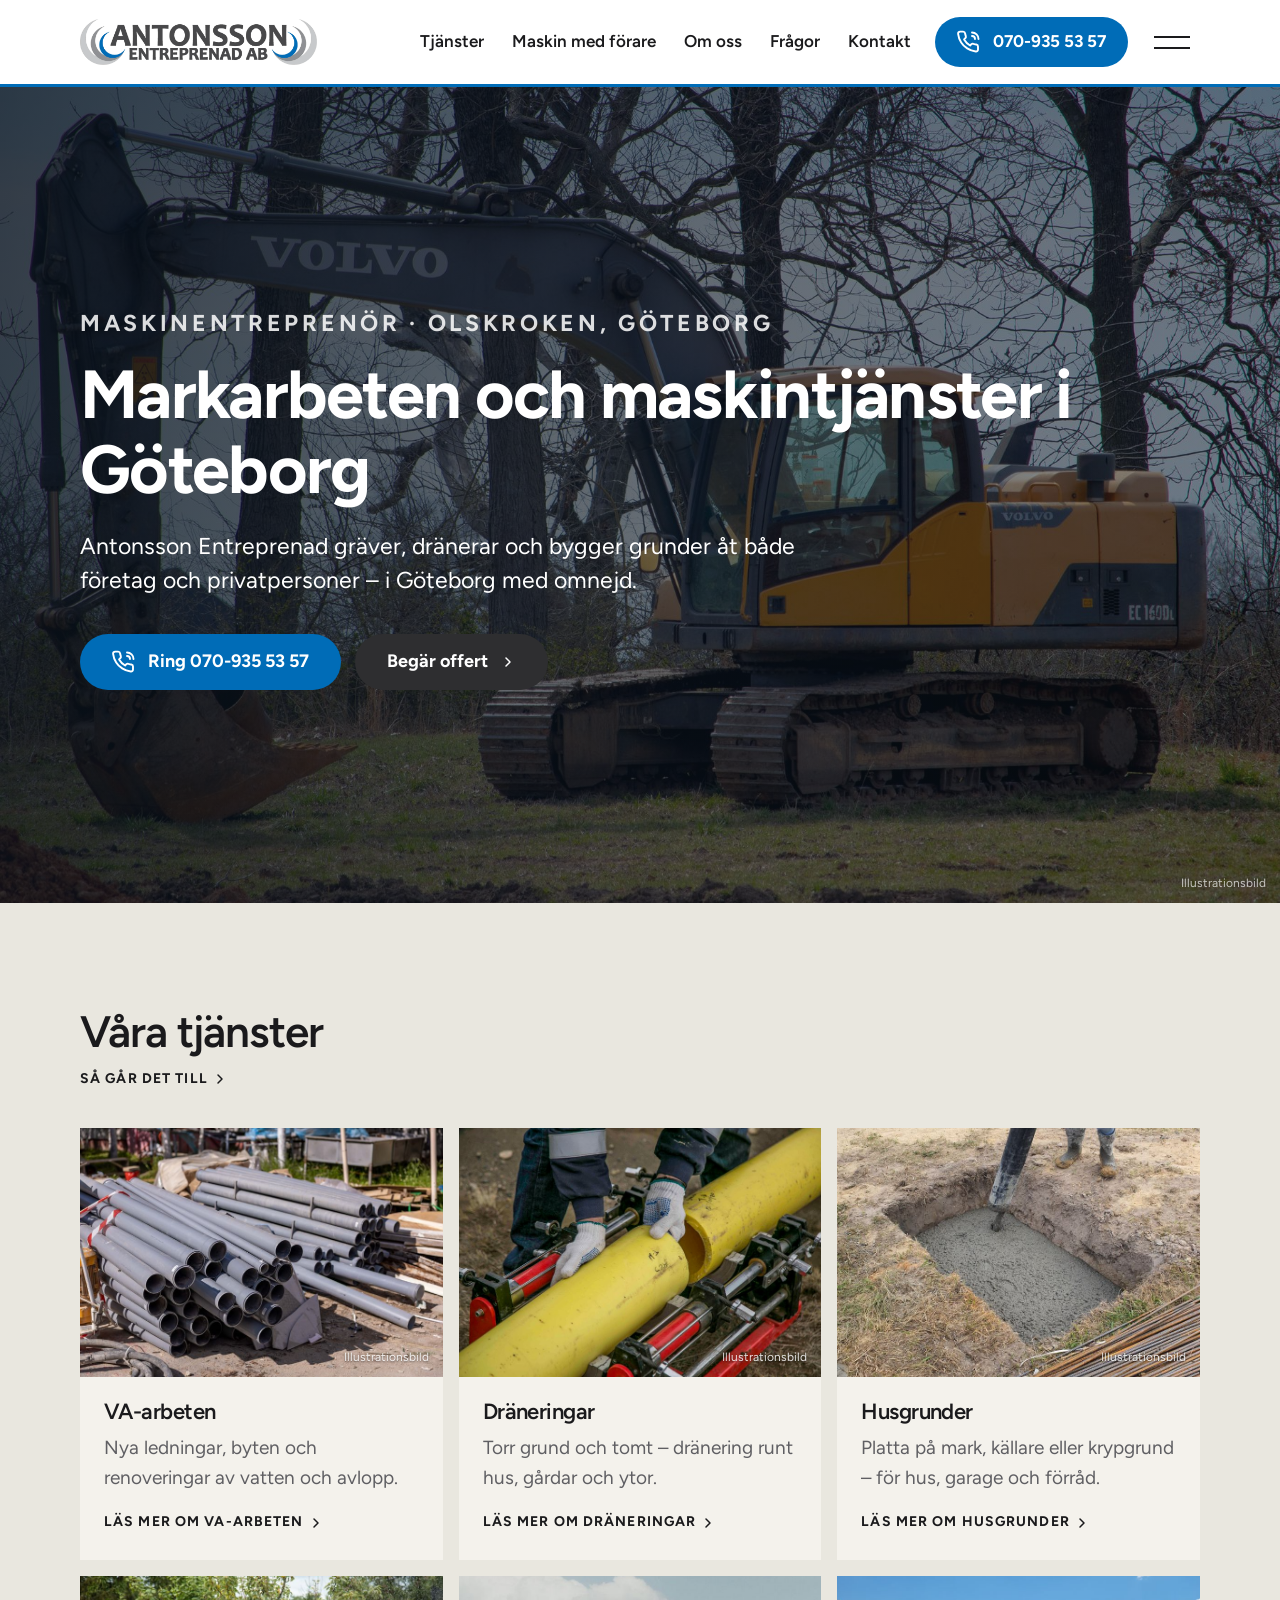
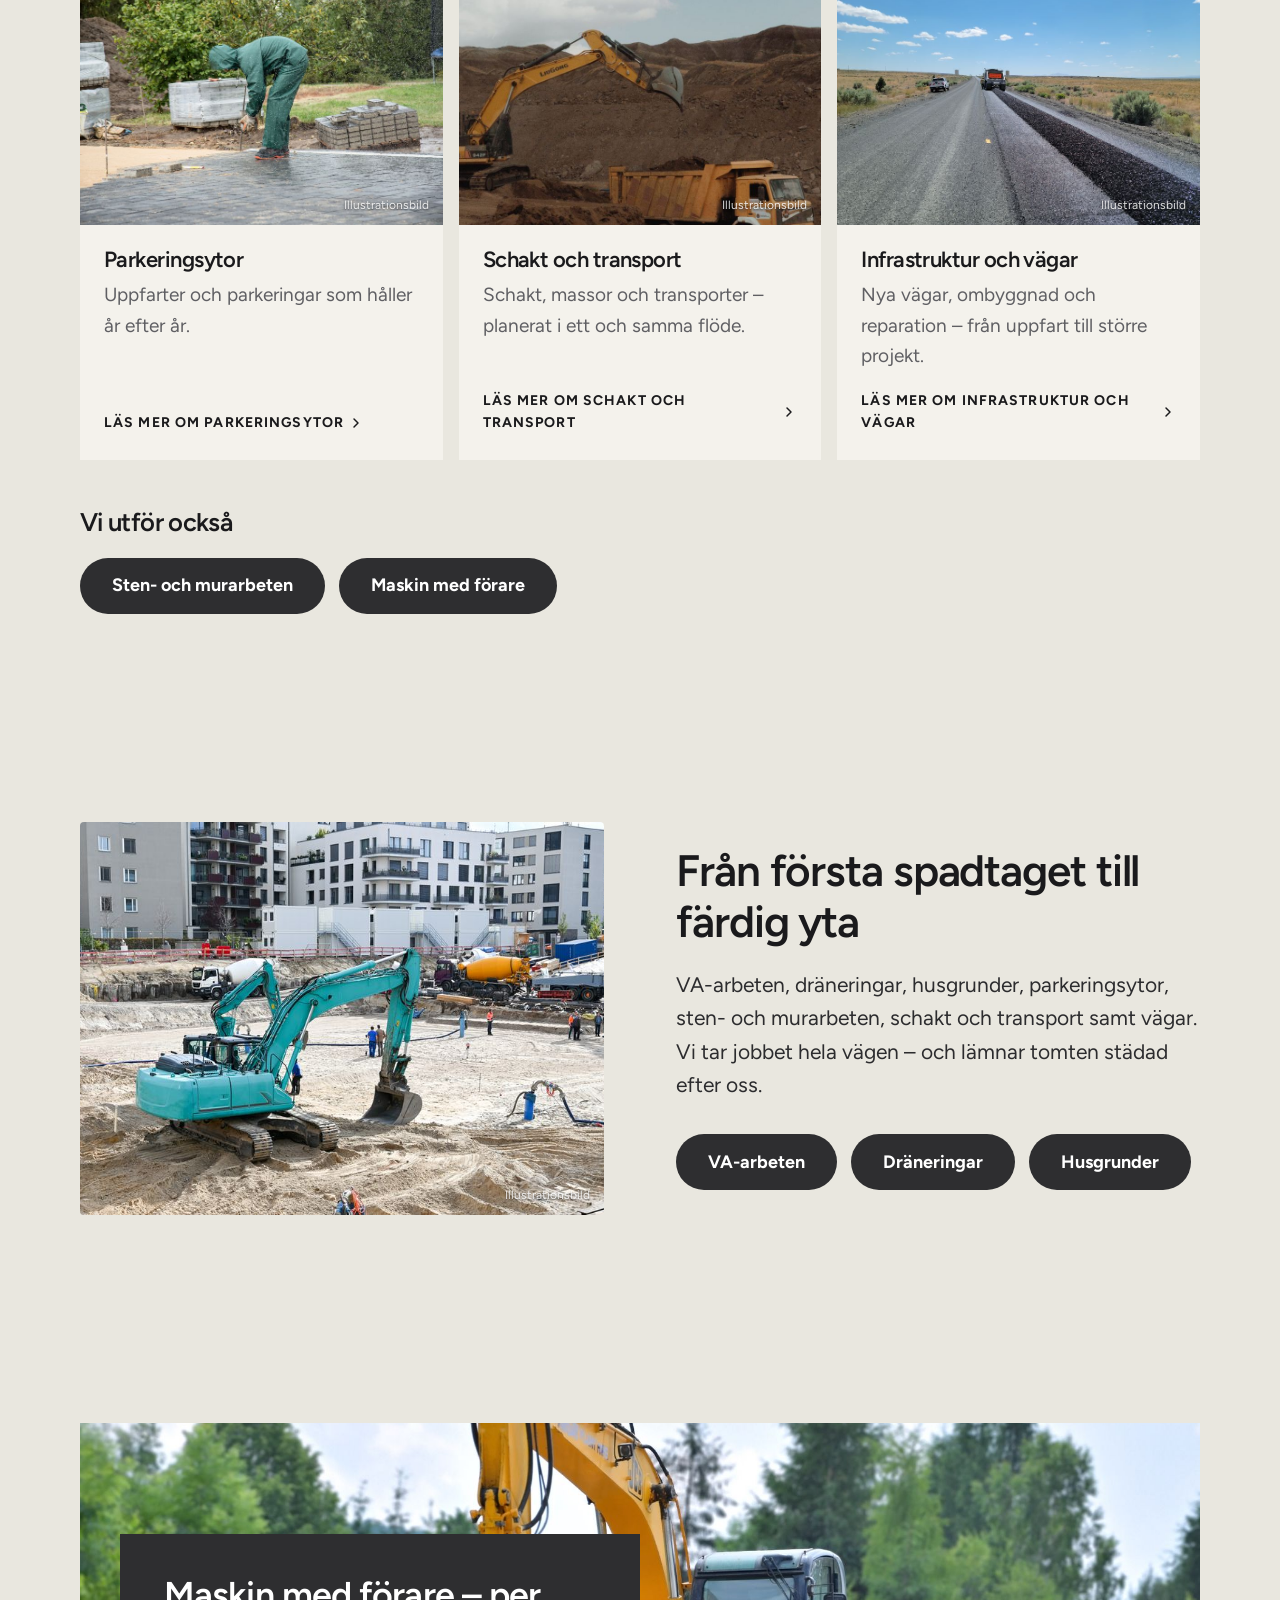
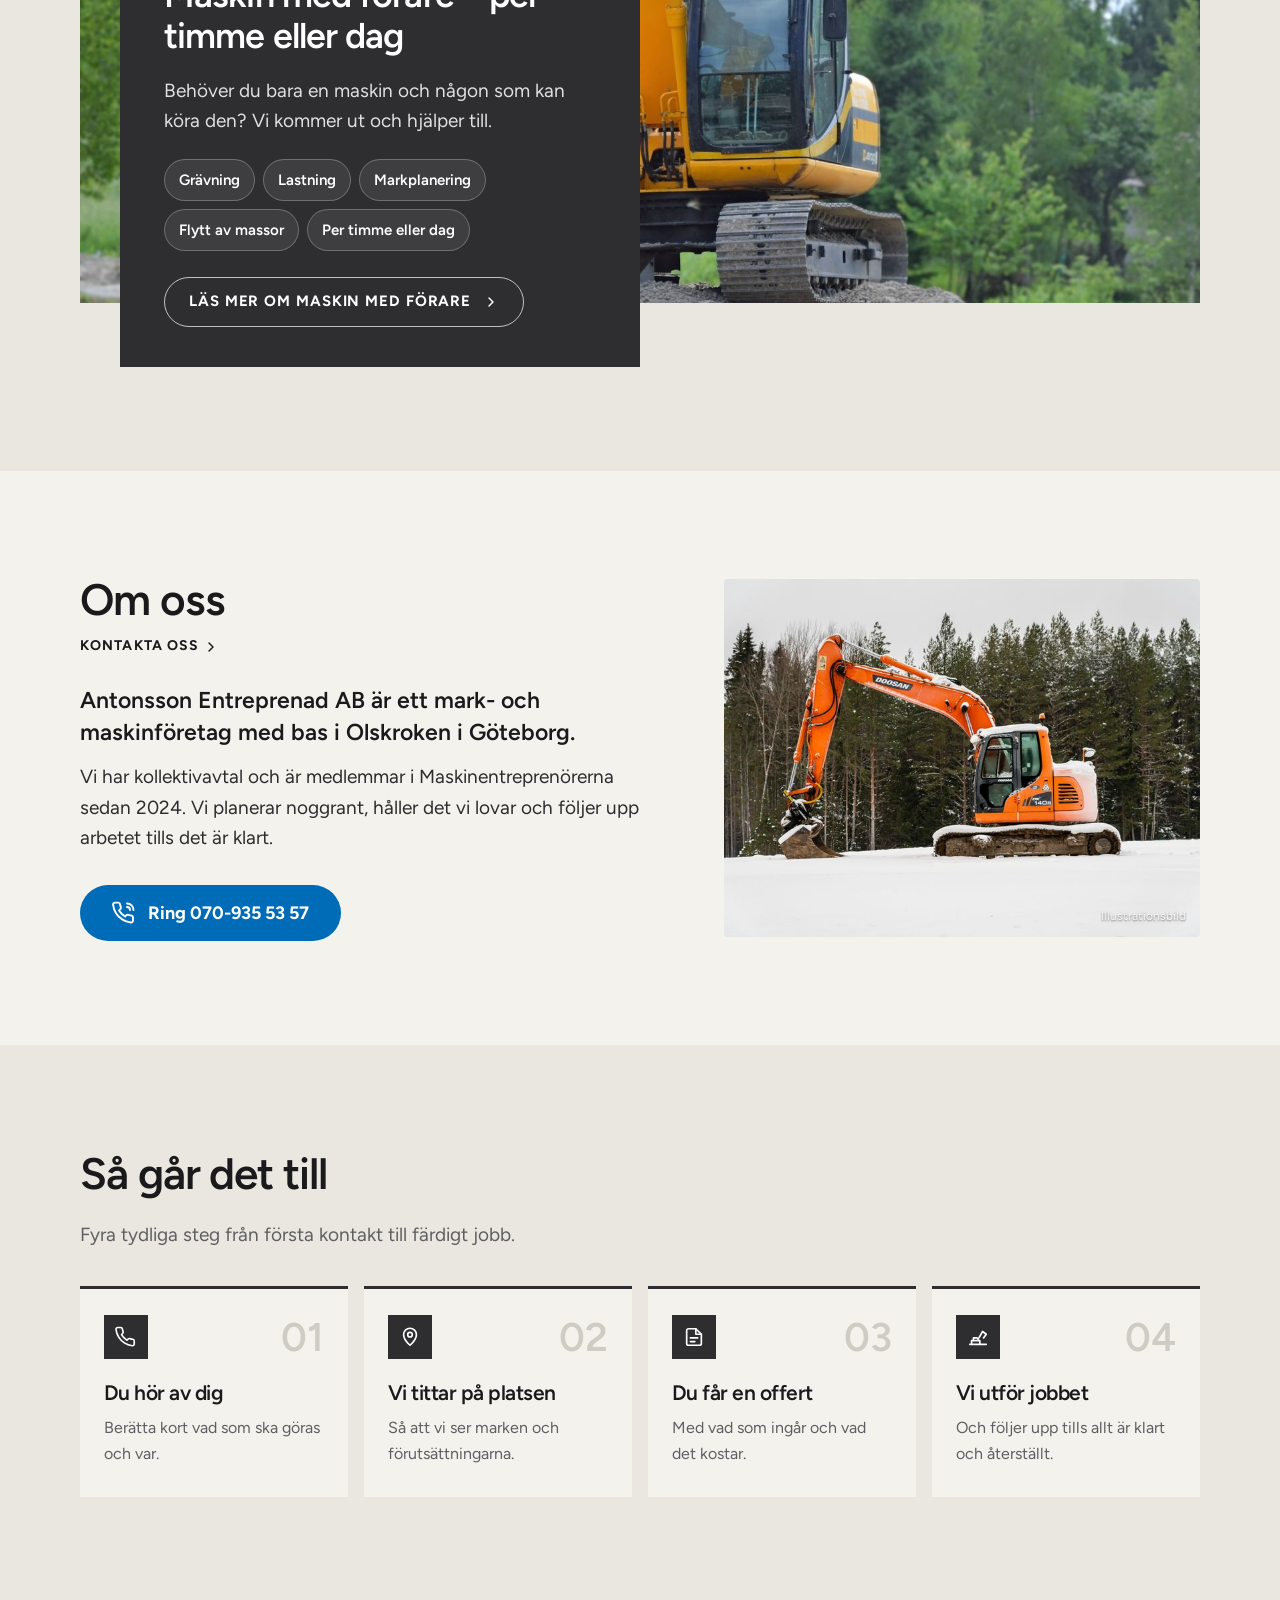
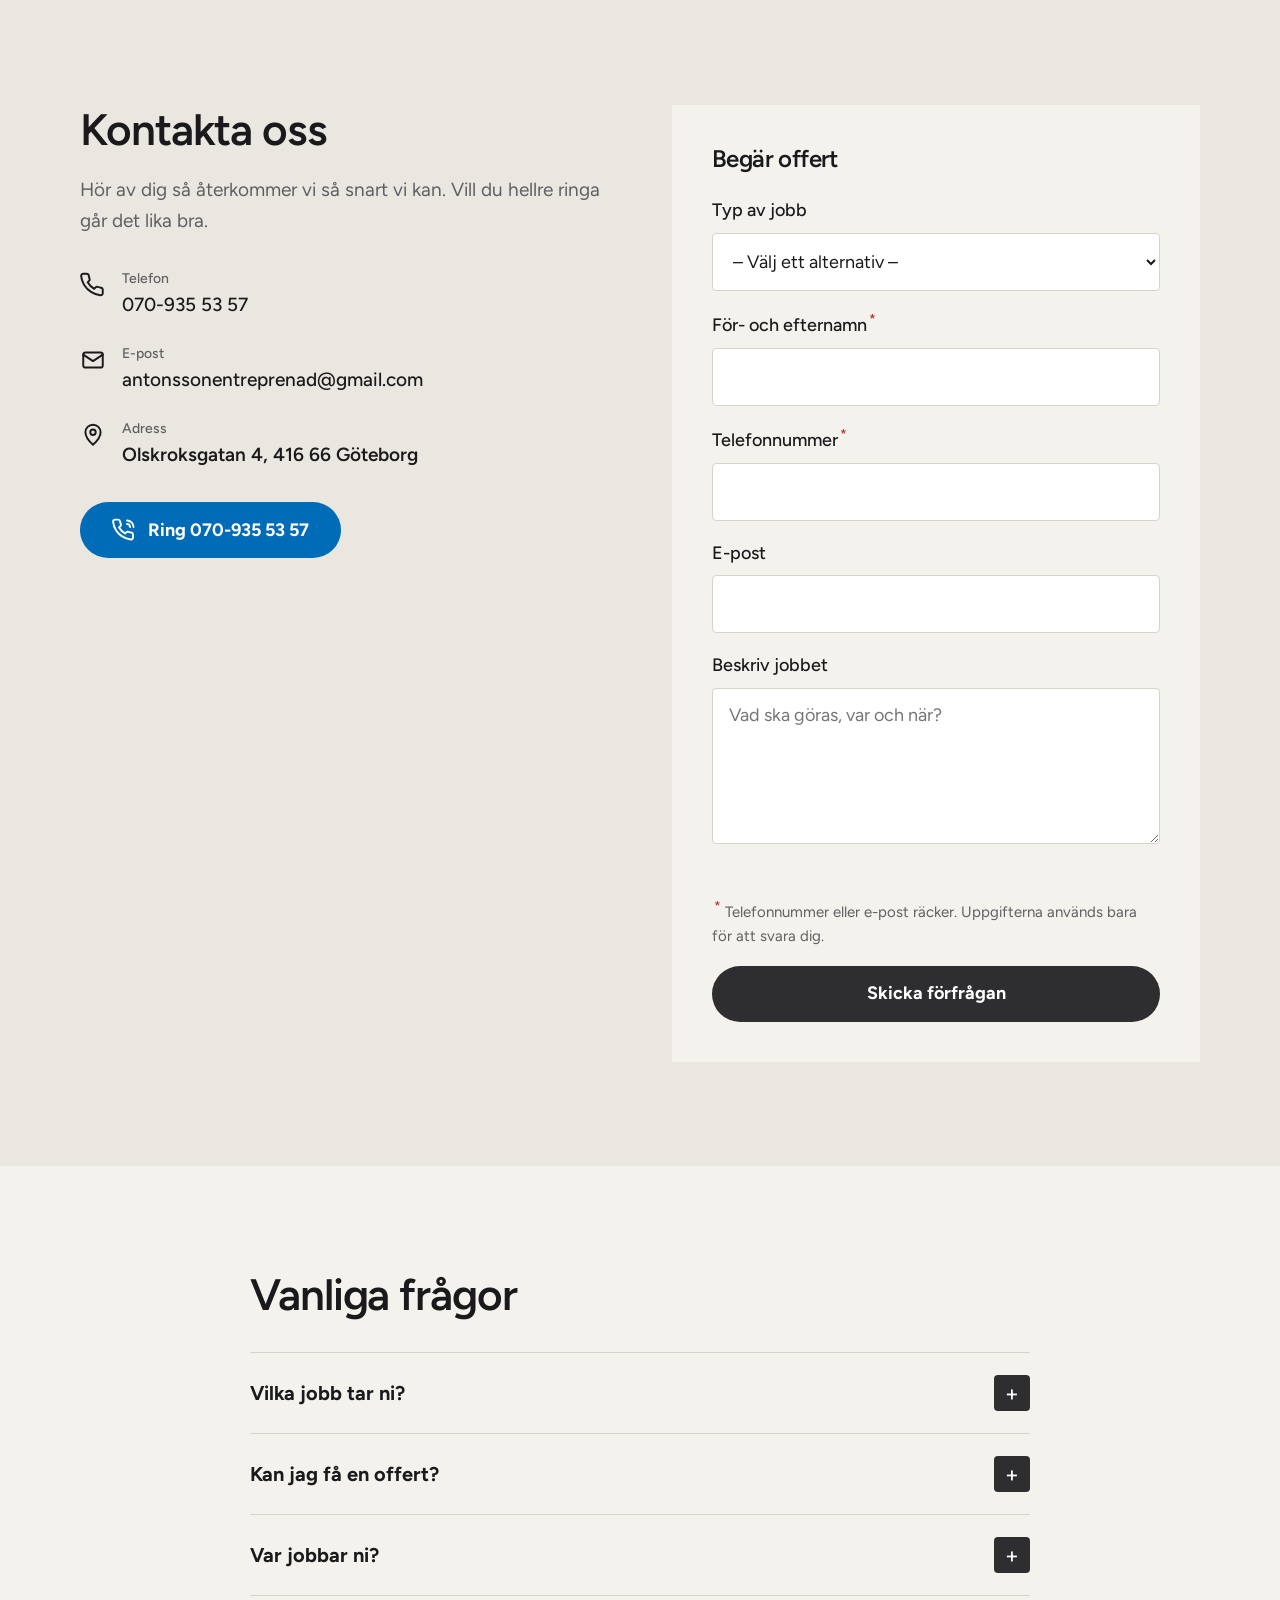
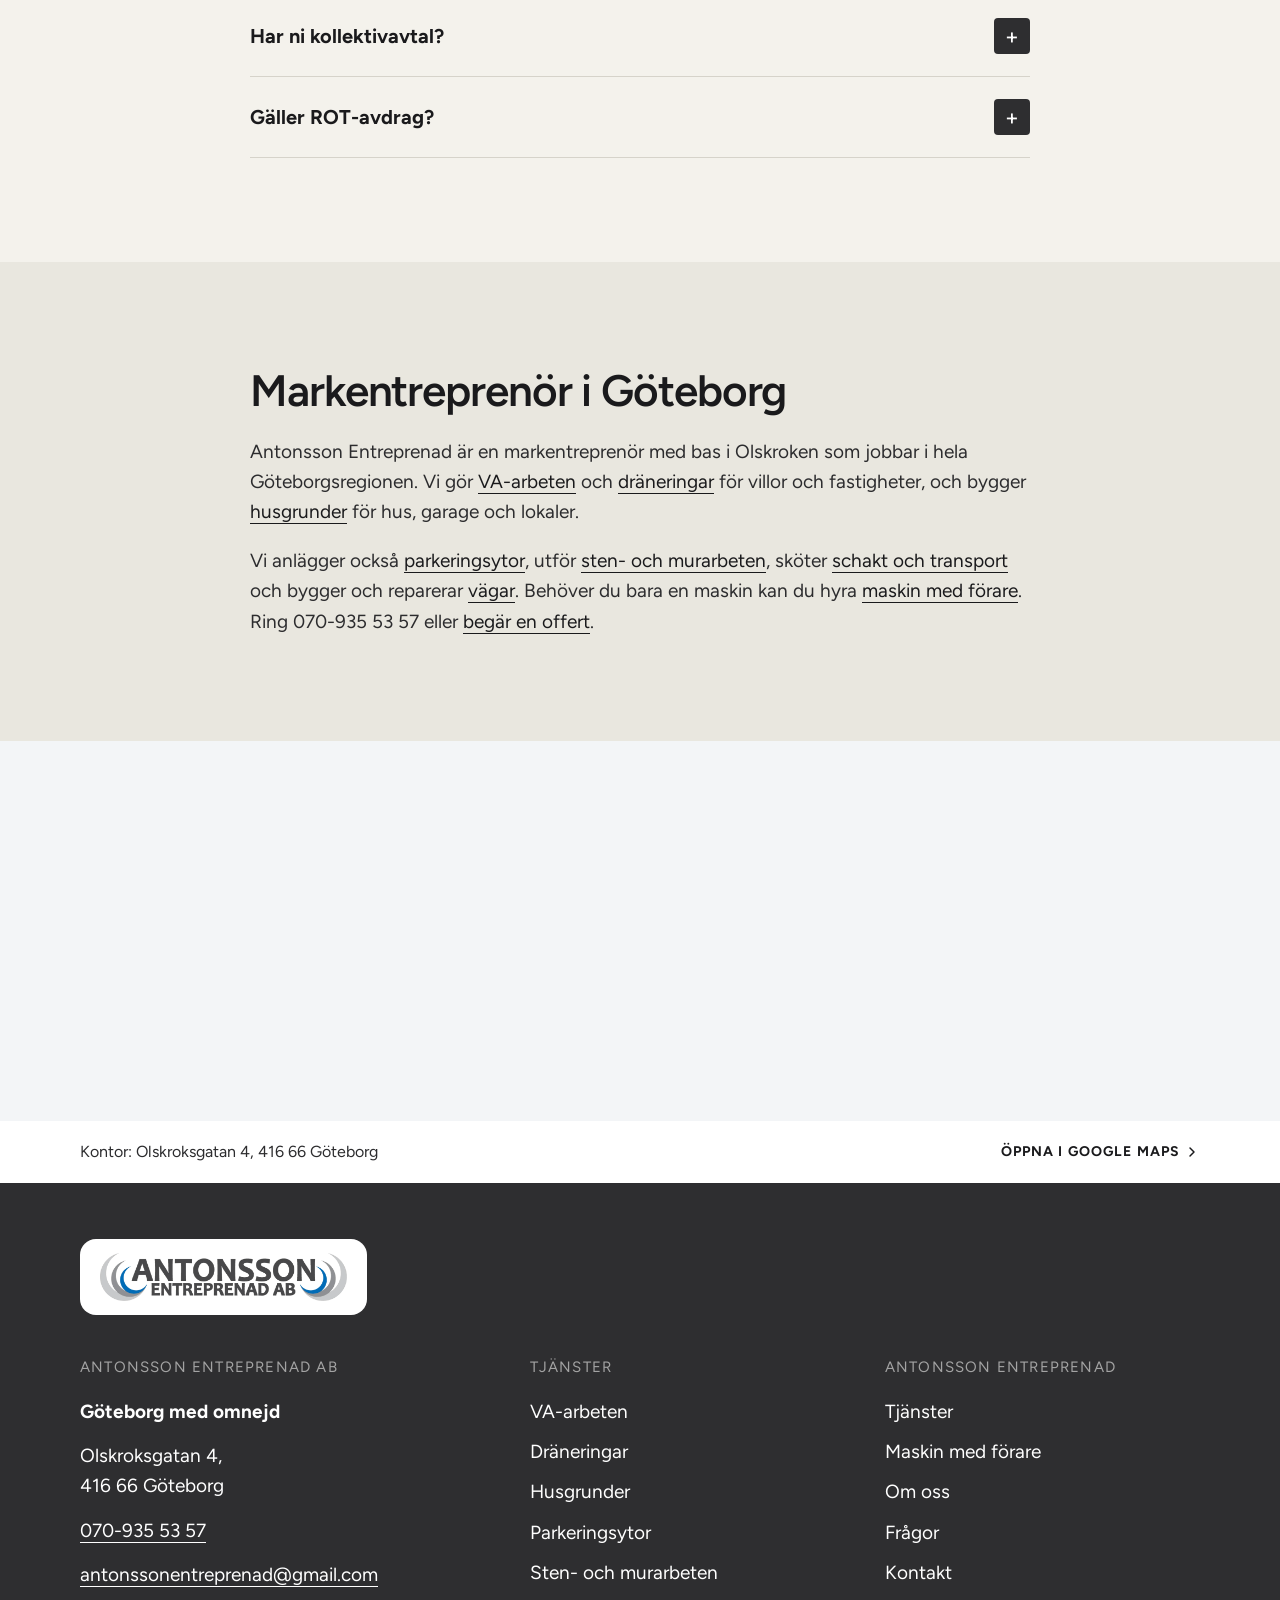
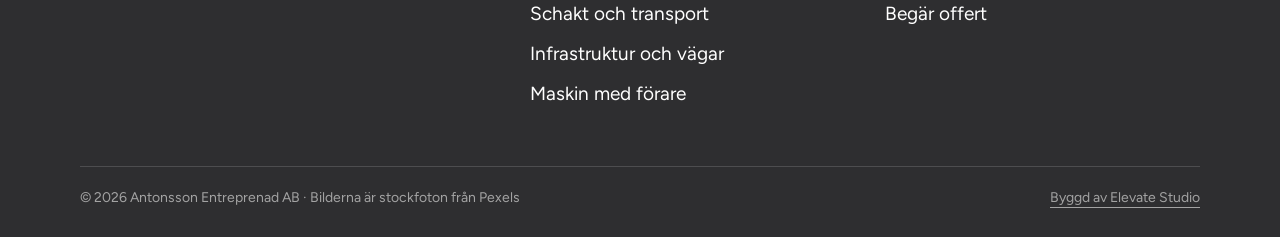
==== commit 781c74f3: "Remove membership, agreements and org.nr lines and the figures band Drops the footer lines (org.nr, " ====
--- a/docs/index.html
+++ b/docs/index.html
@@ -61,13 +61,6 @@
   </div>
 </section>
 
-<section class="stats" aria-labelledby="st-h">
-  <div class="wrap">
-    <h2 id="st-h">Antonsson i siffror</h2>
-    <ul><li><b>2024</b><span>Medlem i Maskinentreprenörerna</span></li><li><b>2</b><span>Kollektivavtal</span></li><li><b>8</b><span>Tjänster inom mark och maskin</span></li></ul>
-  </div>
-</section>
-
 <section class="sec" aria-labelledby="intro-h">
   <div class="wrap split">
     <figure class="ph"><img src="img/intro.jpg" srcset="img/intro-s.jpg 800w, img/intro.jpg 1800w" sizes="(min-width: 960px) 50vw, 100vw" alt="Grävmaskin på en byggarbetsplats i stan" loading="lazy" decoding="async" style="object-position:50% 50%"><figcaption>Illustrationsbild</figcaption></figure>
@@ -122,7 +115,6 @@
         <li><svg class="ic" width="24" height="24" viewBox="0 0 24 24" fill="none" stroke="currentColor" stroke-width="1.8" stroke-linecap="round" stroke-linejoin="round" aria-hidden="true"><rect x="3" y="5" width="18" height="14" rx="2"/><path d="m3 7 9 6 9-6"/></svg><div><small>E-post</small><a href="mailto:antonssonentreprenad@gmail.com">antonssonentreprenad@gmail.com</a></div></li>
         <li><svg class="ic" width="24" height="24" viewBox="0 0 24 24" fill="none" stroke="currentColor" stroke-width="1.8" stroke-linecap="round" stroke-linejoin="round" aria-hidden="true"><path d="M12 21s-7-6.2-7-11.5a7 7 0 0 1 14 0C19 14.8 12 21 12 21z"/><circle cx="12" cy="9.5" r="2.5"/></svg><div><small>Adress</small>Olskroksgatan 4, 416 66 Göteborg</div></li>
       </ul>
-      <p class="small">Org.nr 559224-5400</p>
       <div class="btns"><a class="pill pill-accent " href="tel:+46709355357"><svg class="pi" width="24" height="24" viewBox="0 0 24 24" fill="none" stroke="currentColor" stroke-width="1.9" stroke-linecap="round" stroke-linejoin="round" aria-hidden="true"><path d="M21 16.5v3a2 2 0 0 1-2.2 2 19.8 19.8 0 0 1-8.6-3.1 19.5 19.5 0 0 1-6-6A19.8 19.8 0 0 1 1.1 3.8 2 2 0 0 1 3.1 1.6h3a2 2 0 0 1 2 1.7c.1 1 .4 1.9.7 2.8a2 2 0 0 1-.5 2.1L7.1 9.5a16 16 0 0 0 6 6l1.3-1.3a2 2 0 0 1 2.1-.4c.9.3 1.8.6 2.8.7a2 2 0 0 1 1.7 2z"/><path d="M15 2.5a6.5 6.5 0 0 1 6.5 6.5M15 6a3 3 0 0 1 3 3"/></svg><span>Ring 070-935 53 57</span></a></div>
     </div>
     <div class="form-card" id="offert">
@@ -177,9 +169,6 @@
         <p>Olskroksgatan 4,<br>416 66 Göteborg</p>
         <p><a href="tel:+46709355357">070-935 53 57</a></p>
         <p><a href="mailto:antonssonentreprenad@gmail.com">antonssonentreprenad@gmail.com</a></p>
-        <p>Org.nr 559224-5400</p>
-        <p>Kollektivavtal: Entreprenadmaskinavtalet och Tjänstemannaavtalet</p>
-        <p>Medlem i Maskinentreprenörerna sedan 2024</p>
       </div>
       <div><p class="foot-h">Tjänster</p><ul><li><a href="tjanst-va-arbeten.html">VA-arbeten</a></li><li><a href="tjanst-draneringar.html">Dräneringar</a></li><li><a href="tjanst-husgrunder.html">Husgrunder</a></li><li><a href="tjanst-parkeringsytor.html">Parkeringsytor</a></li><li><a href="tjanst-sten-och-murarbeten.html">Sten- och murarbeten</a></li><li><a href="tjanst-schakt-och-transport.html">Schakt och transport</a></li><li><a href="tjanst-infrastruktur.html">Infrastruktur och vägar</a></li><li><a href="tjanst-maskin-med-forare.html">Maskin med förare</a></li></ul></div>
       <div><p class="foot-h">Antonsson Entreprenad</p><ul><li><a href="#tjanster">Tjänster</a></li><li><a href="#maskin">Maskin med förare</a></li><li><a href="#om-oss">Om oss</a></li><li><a href="#fragor">Frågor</a></li><li><a href="#kontakt">Kontakt</a></li><li><a href="#offert">Begär offert</a></li></ul></div>
